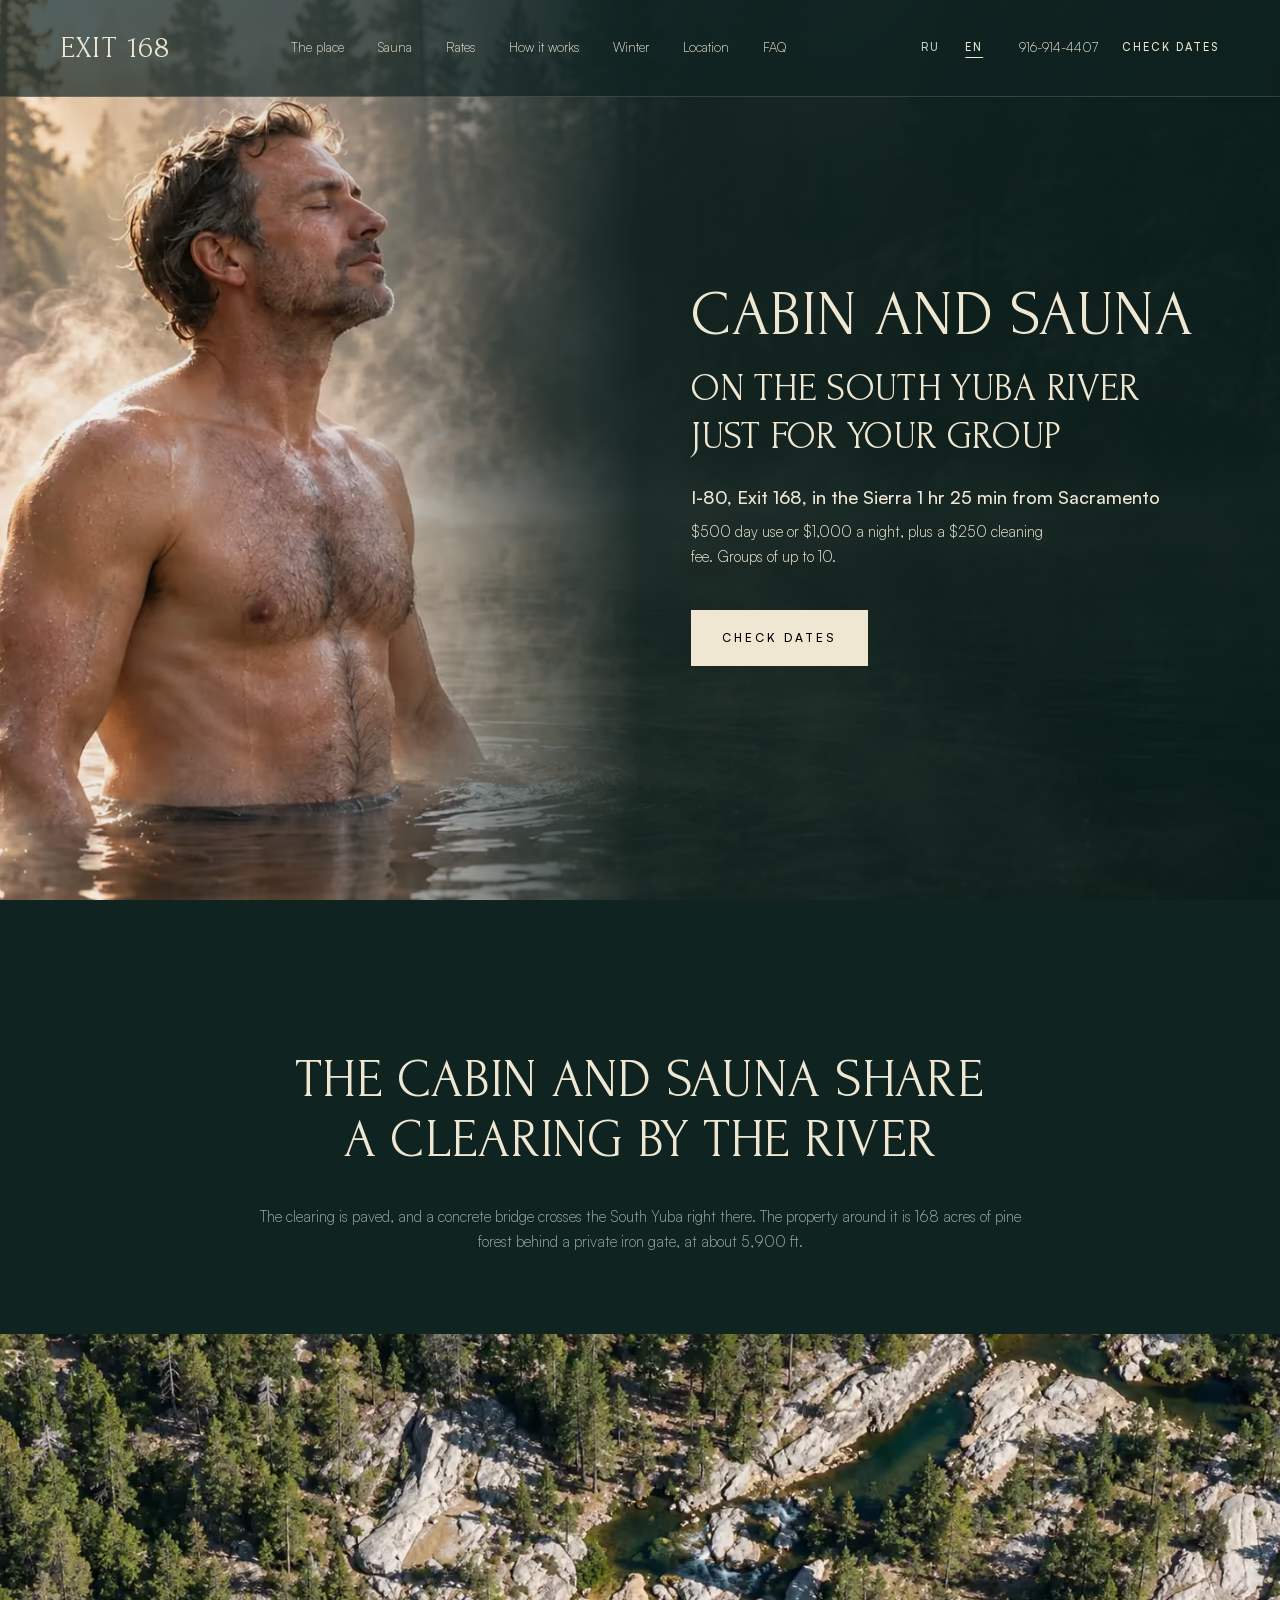
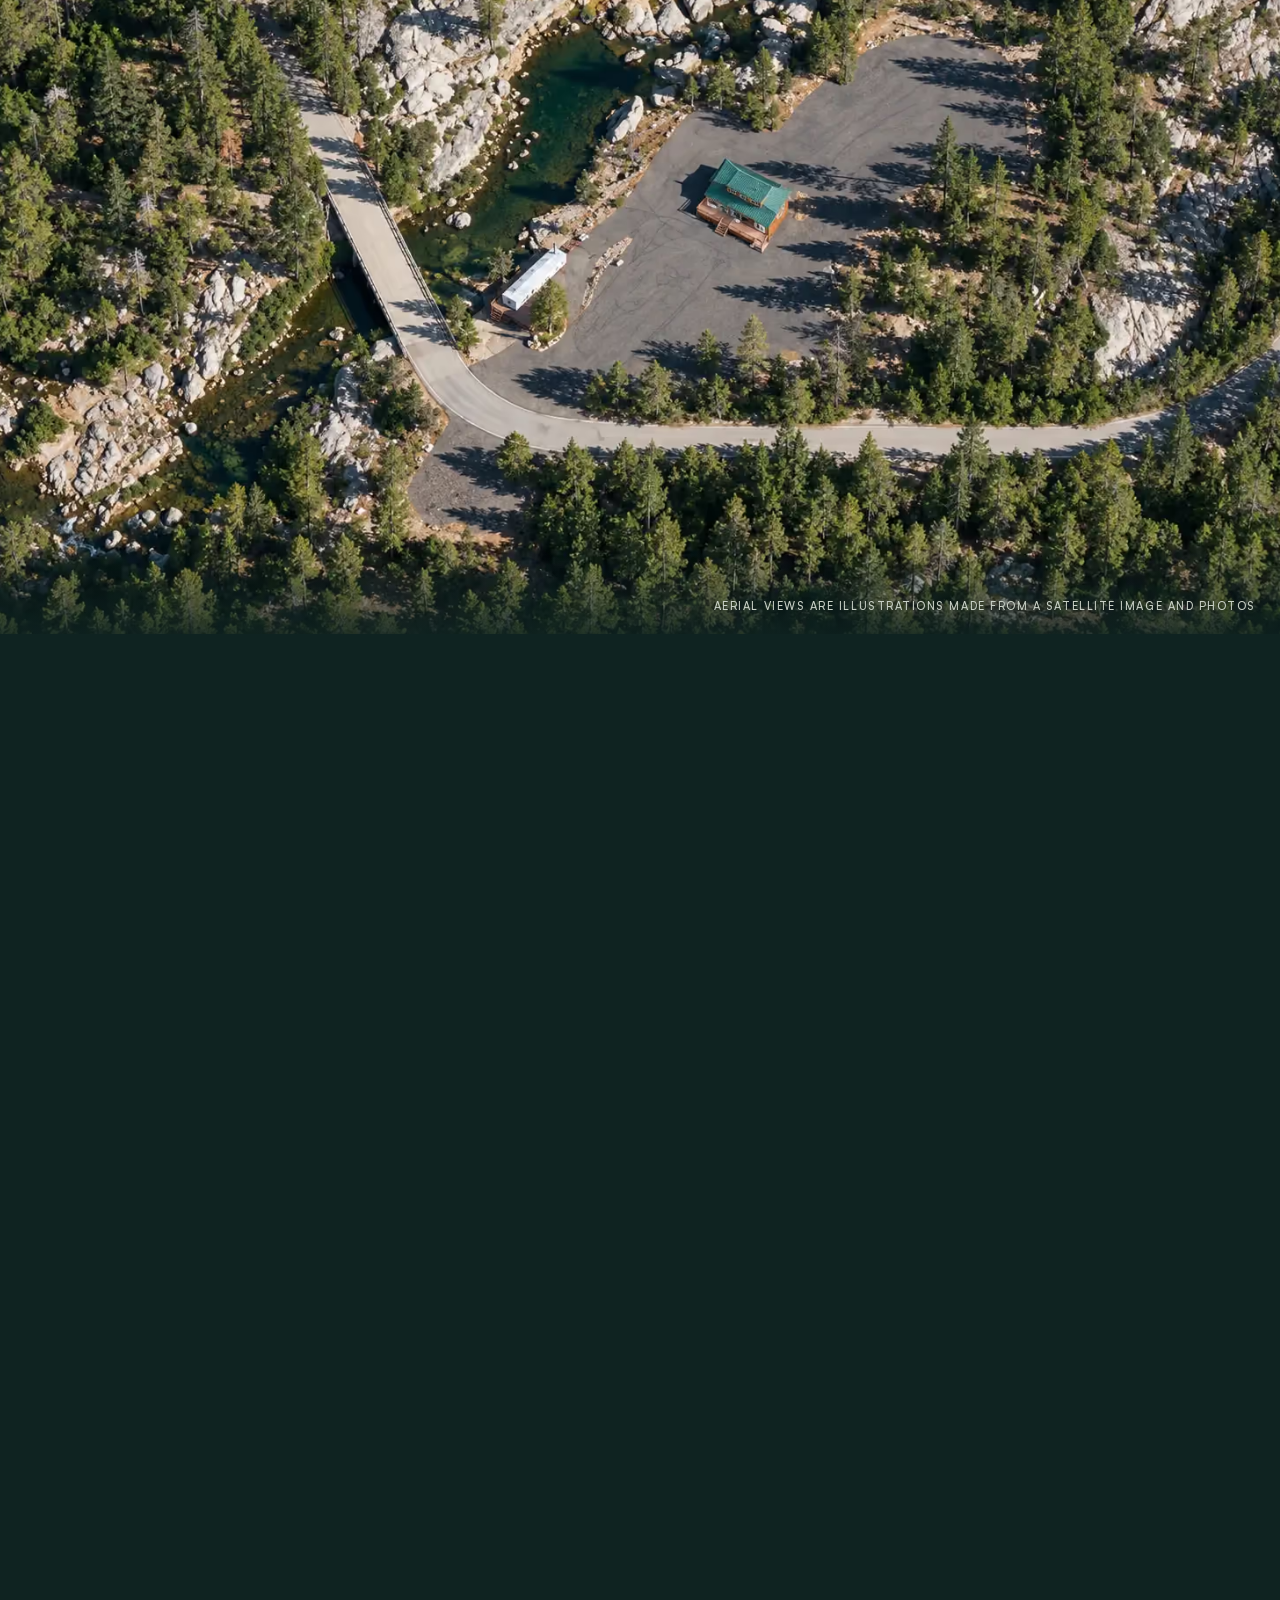
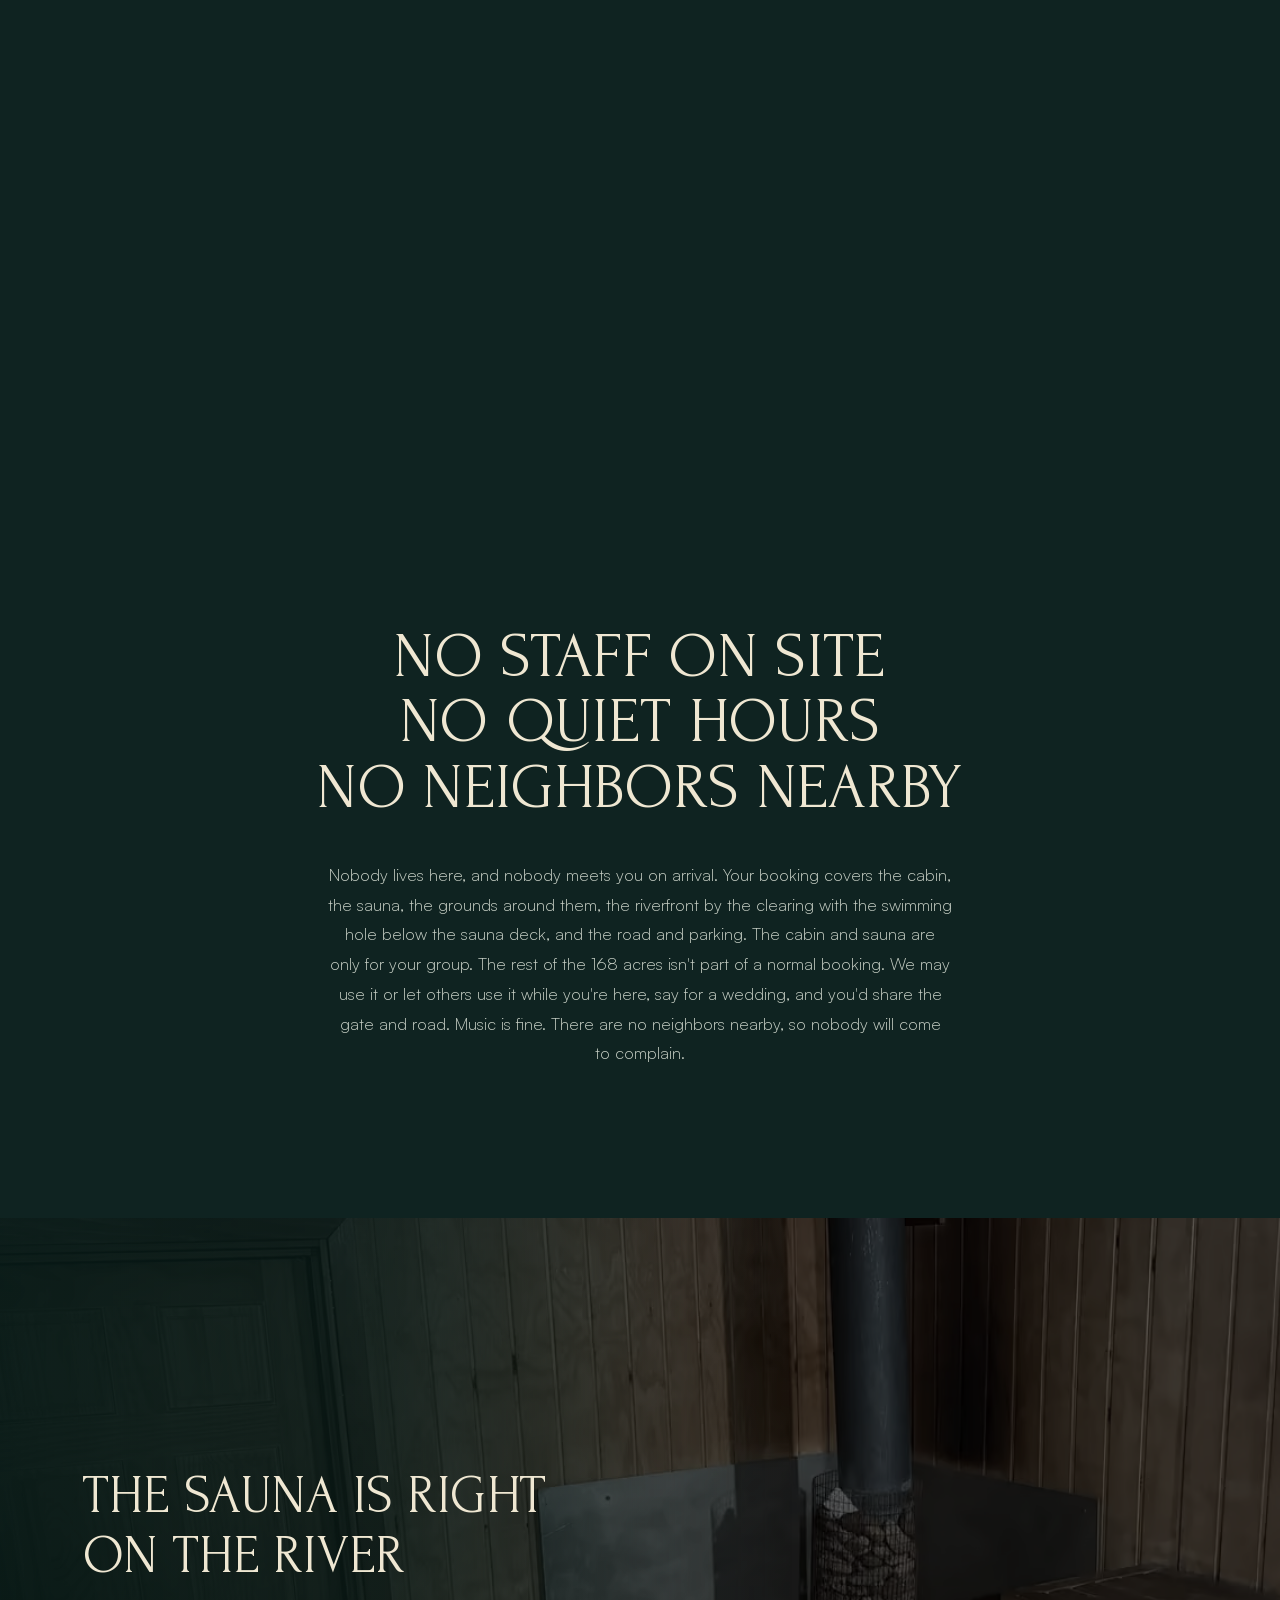
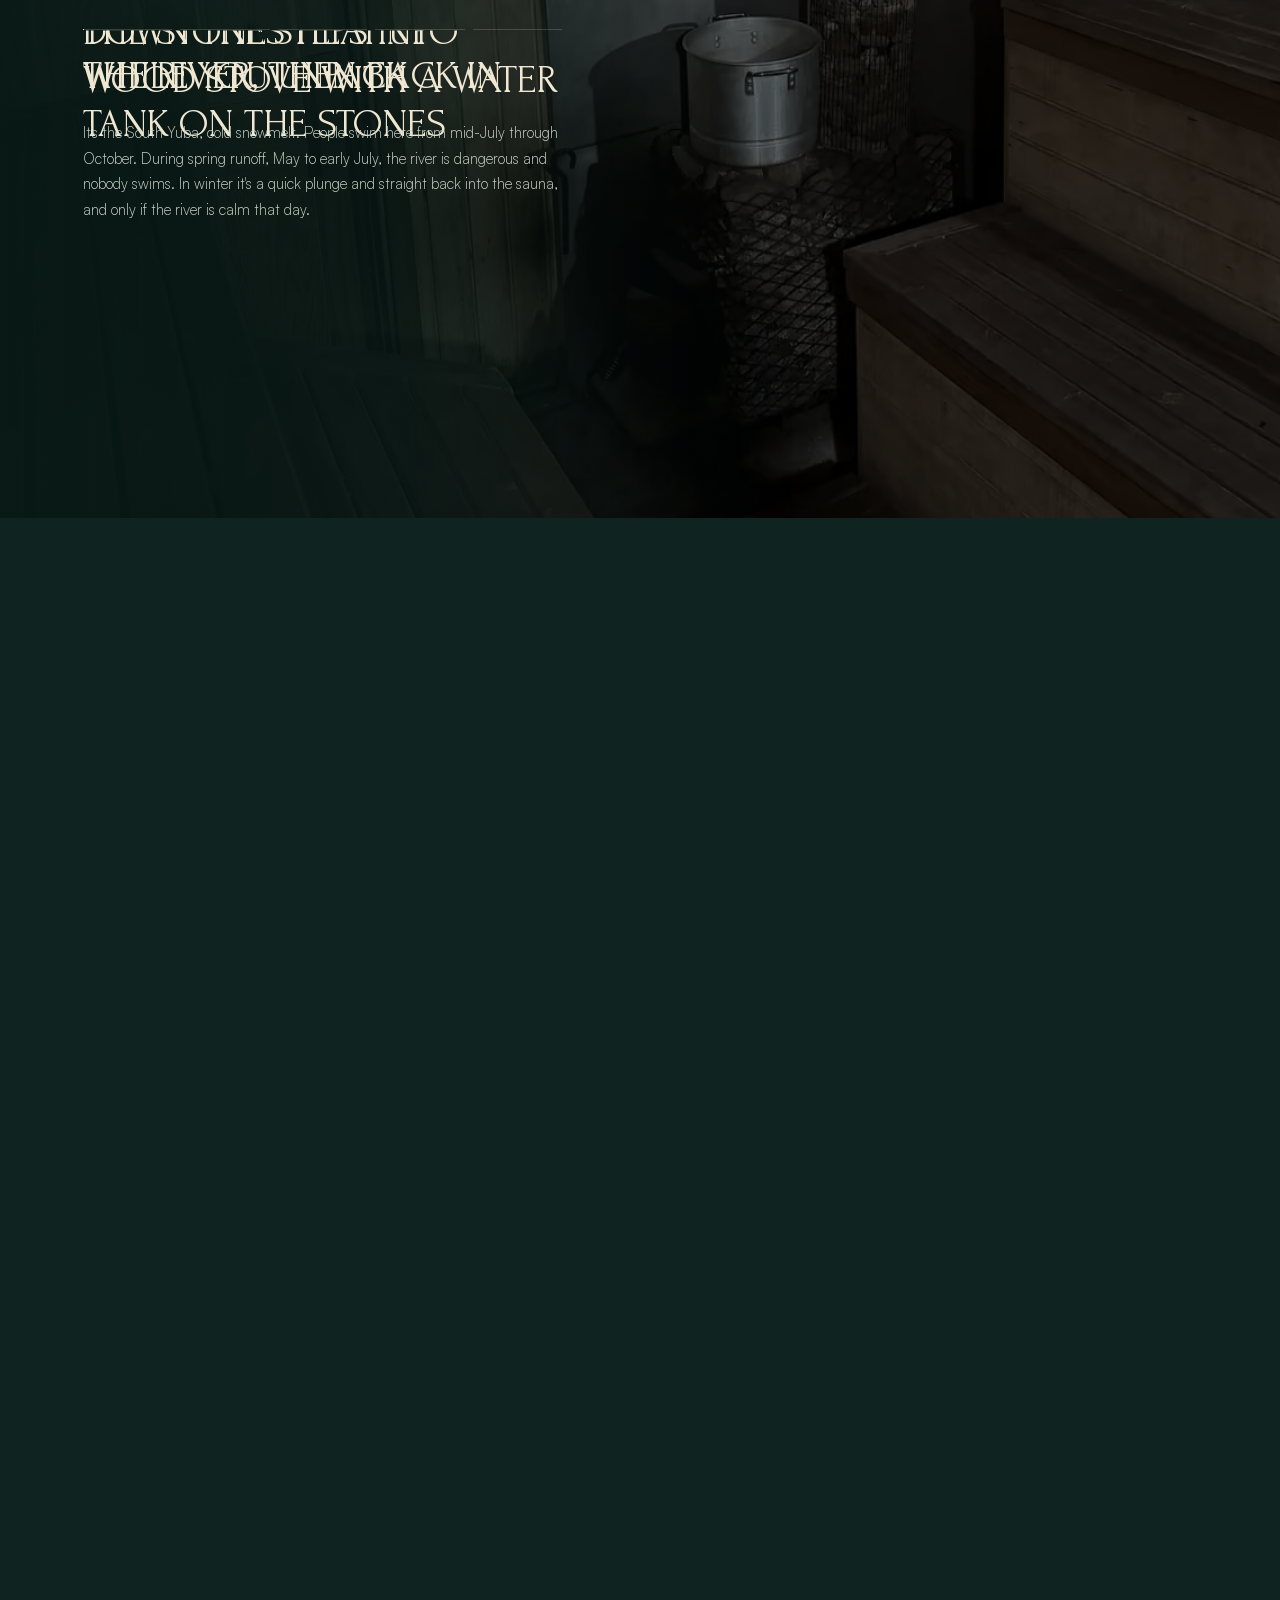
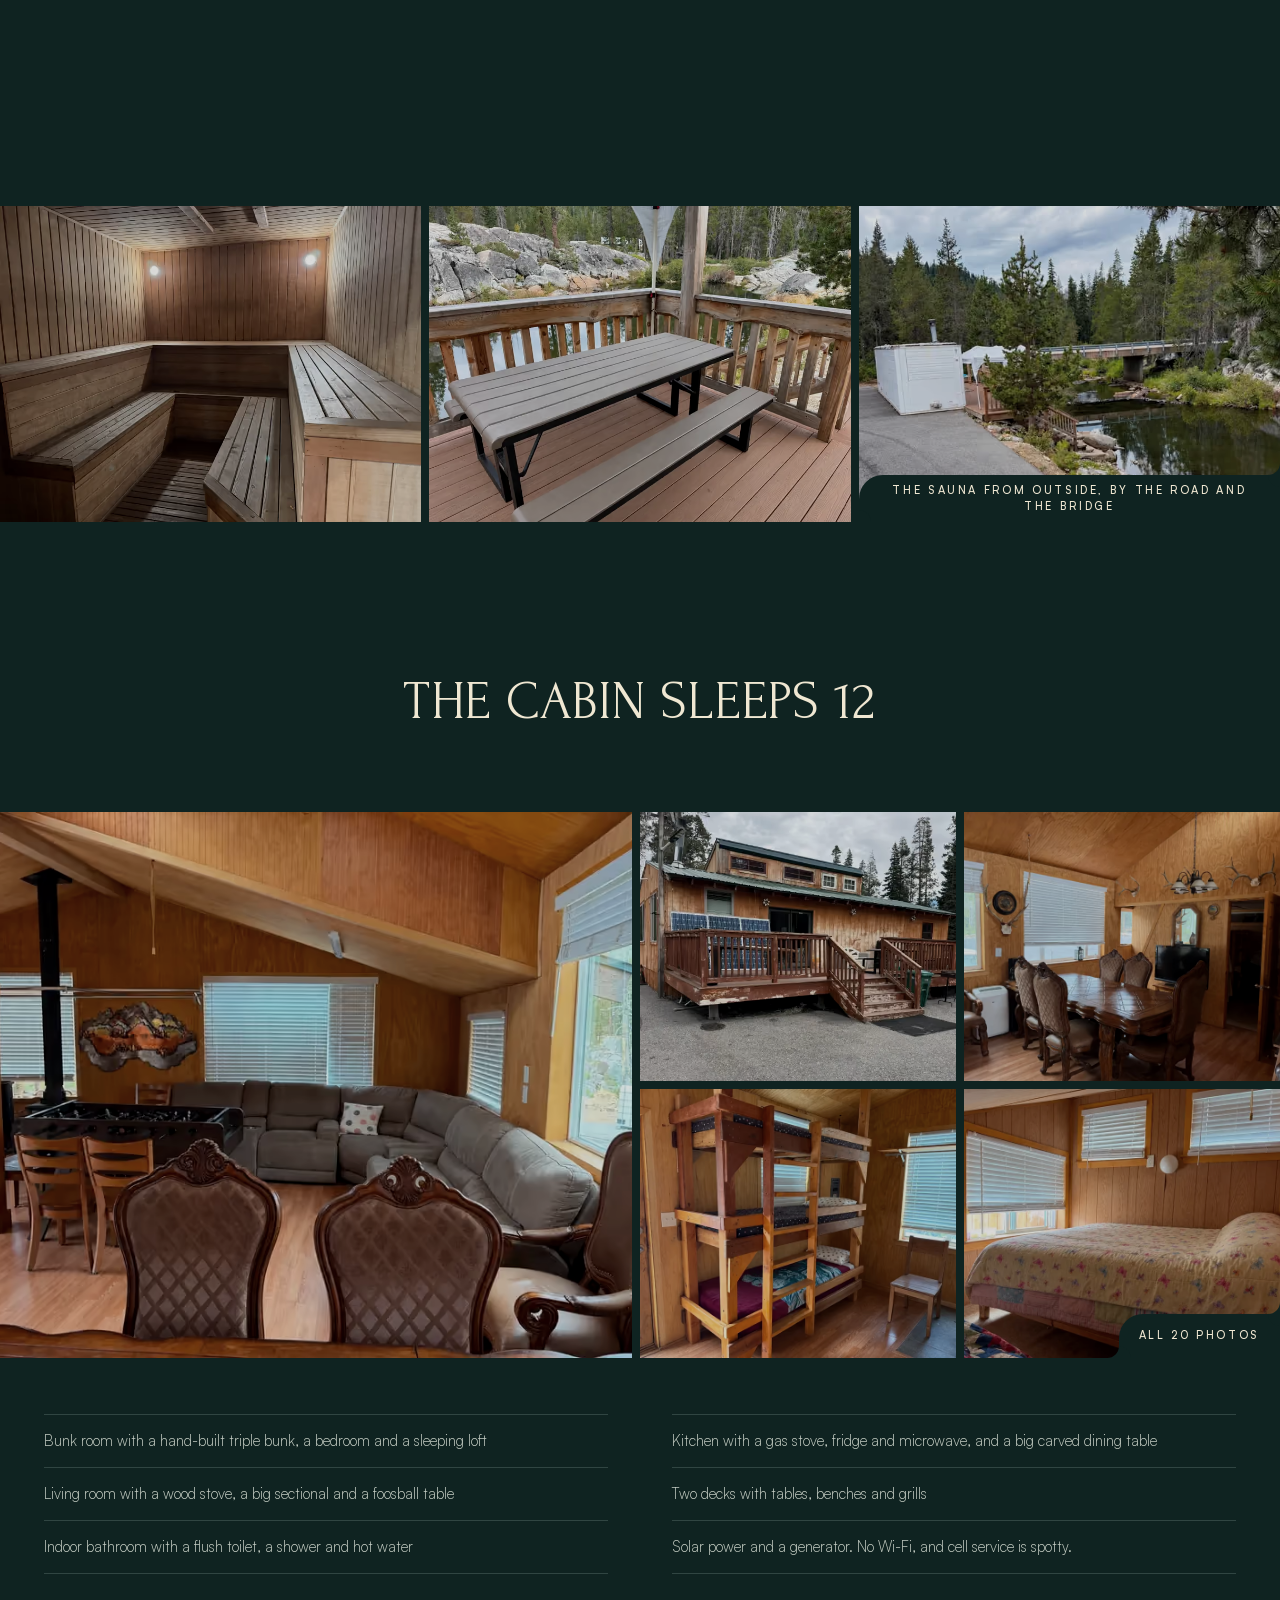
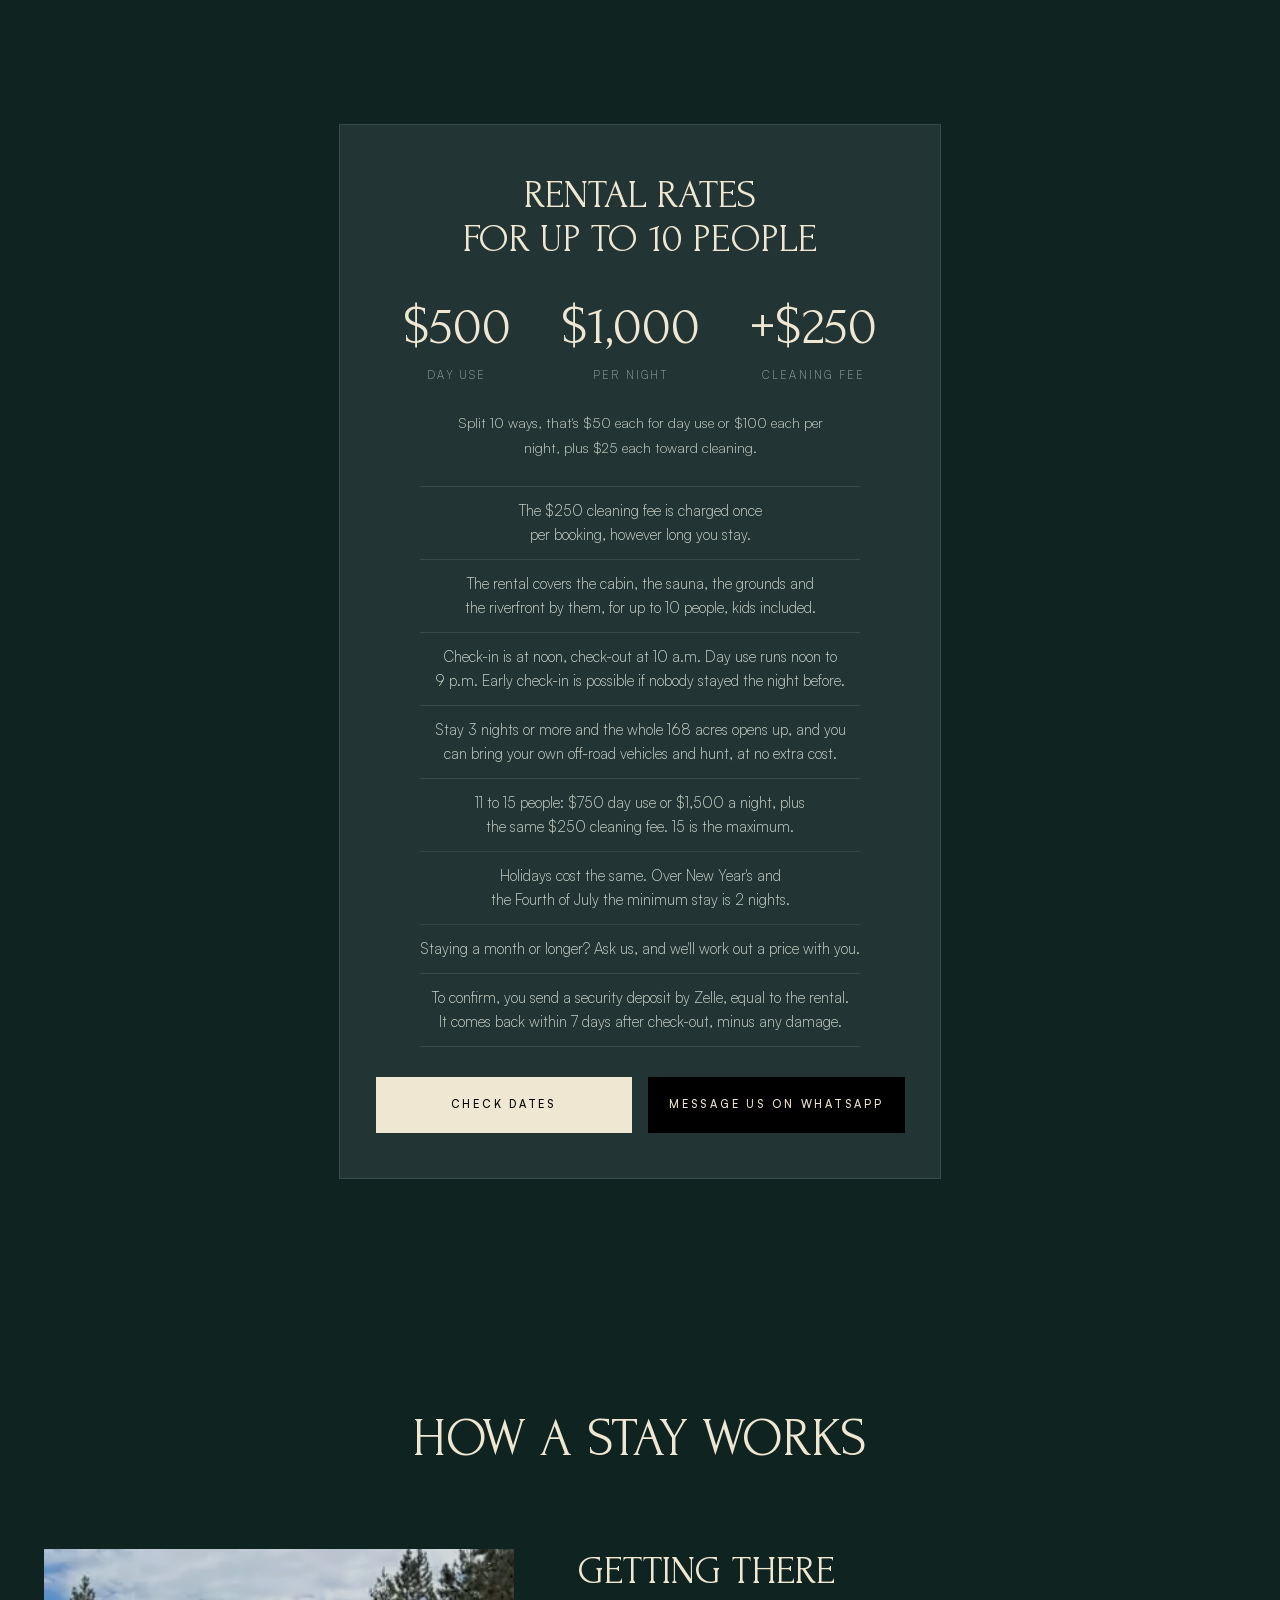
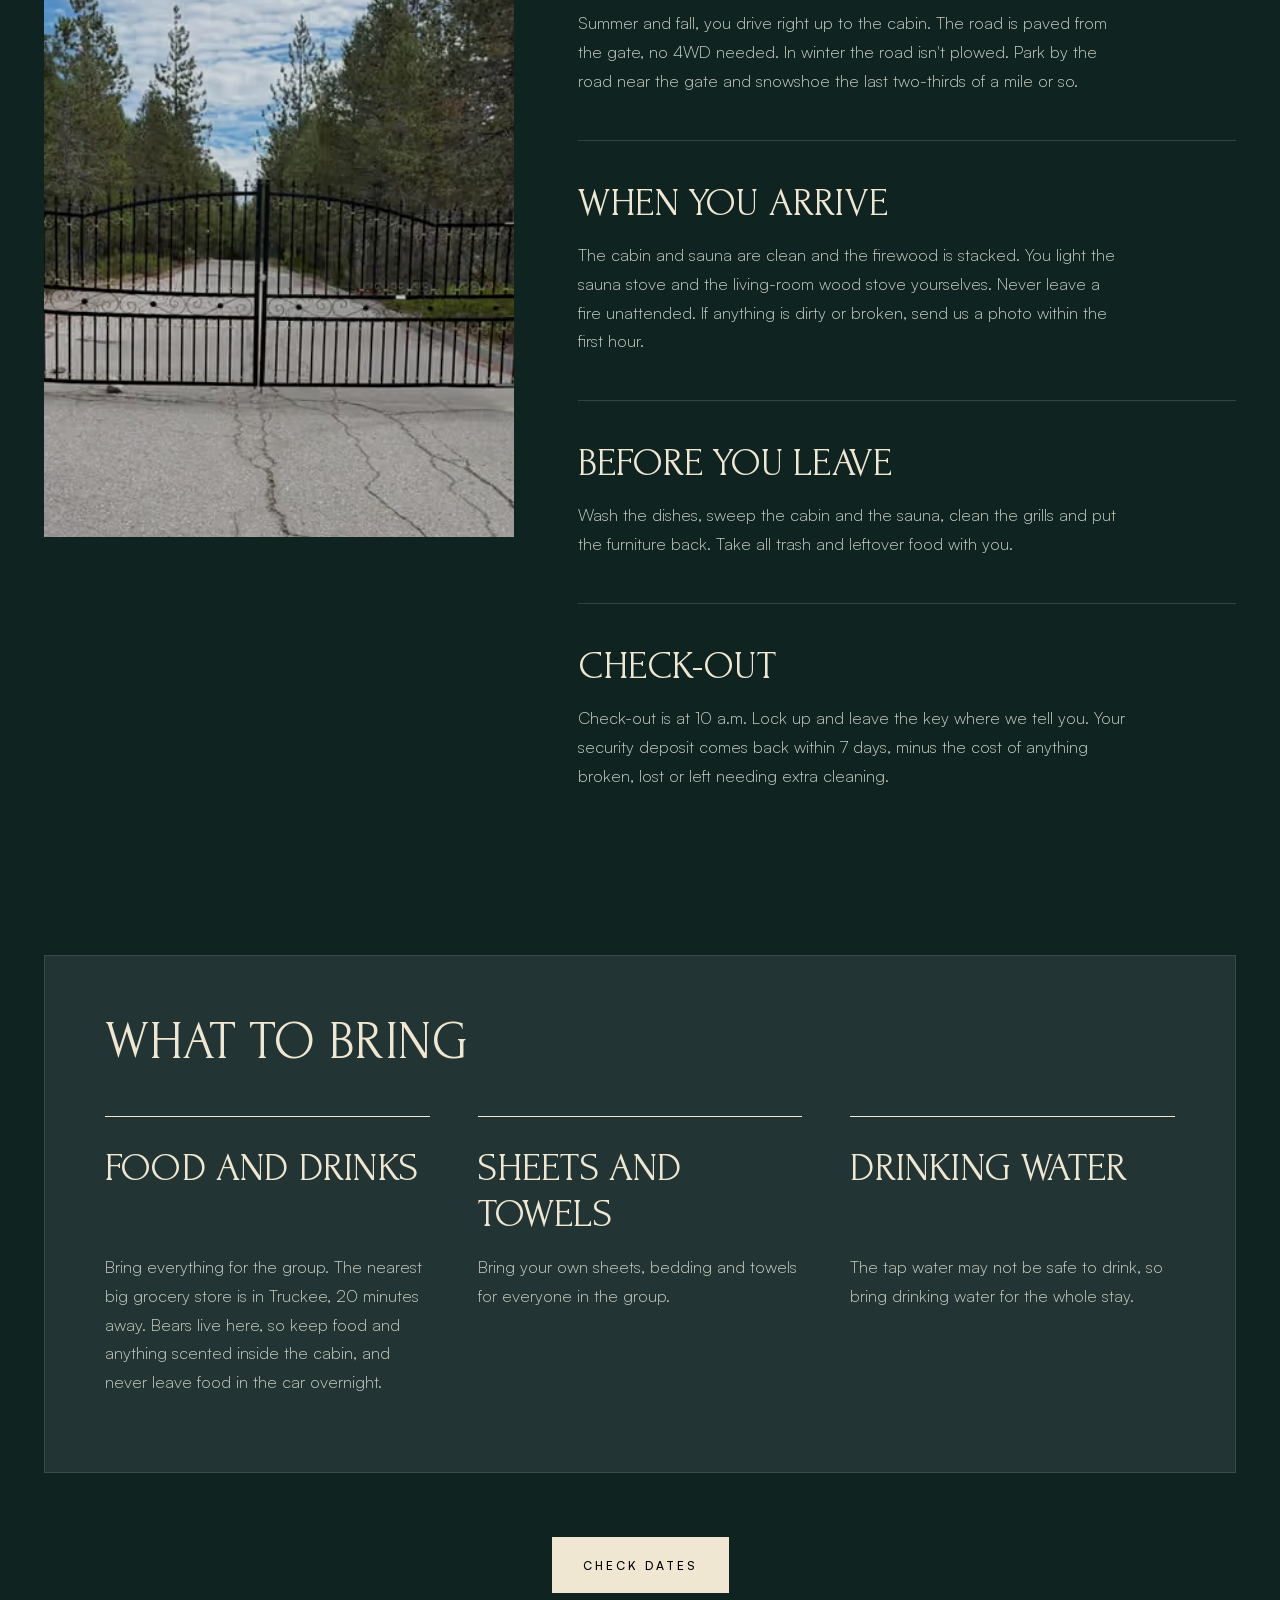
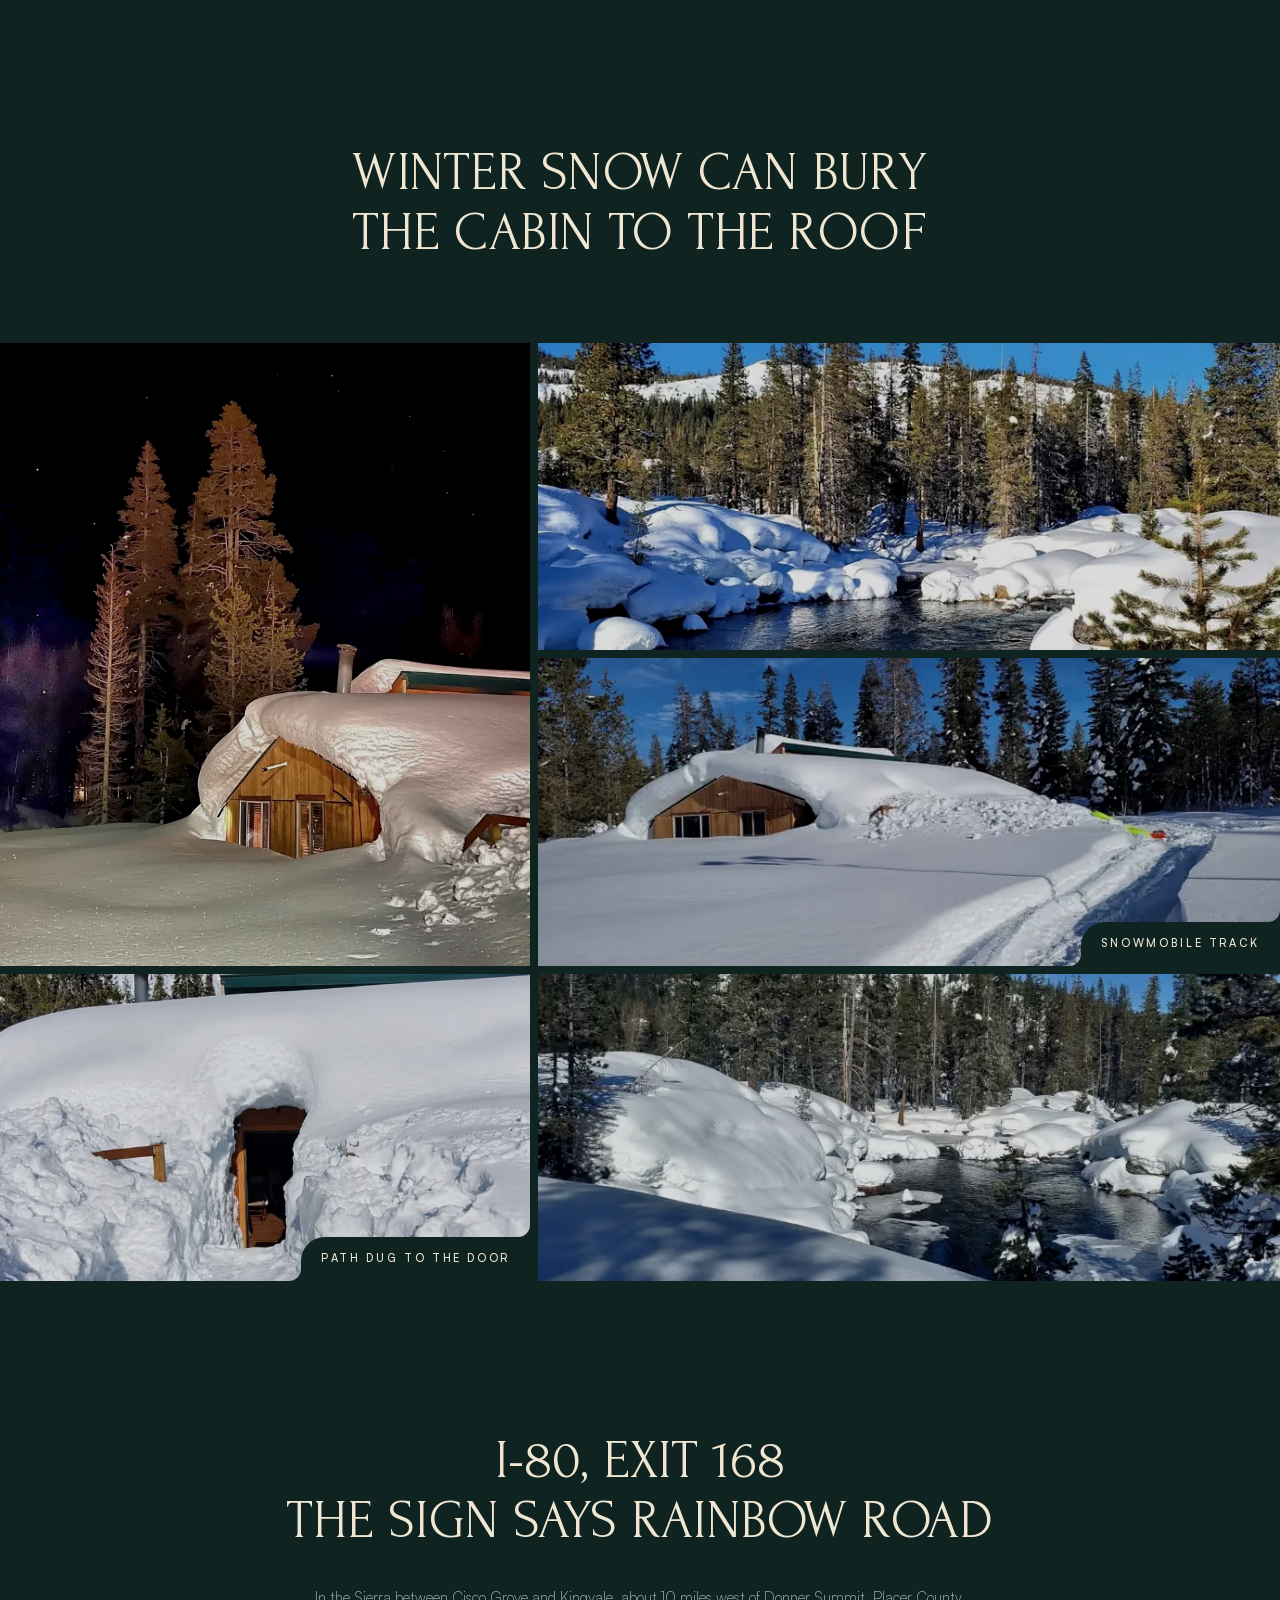
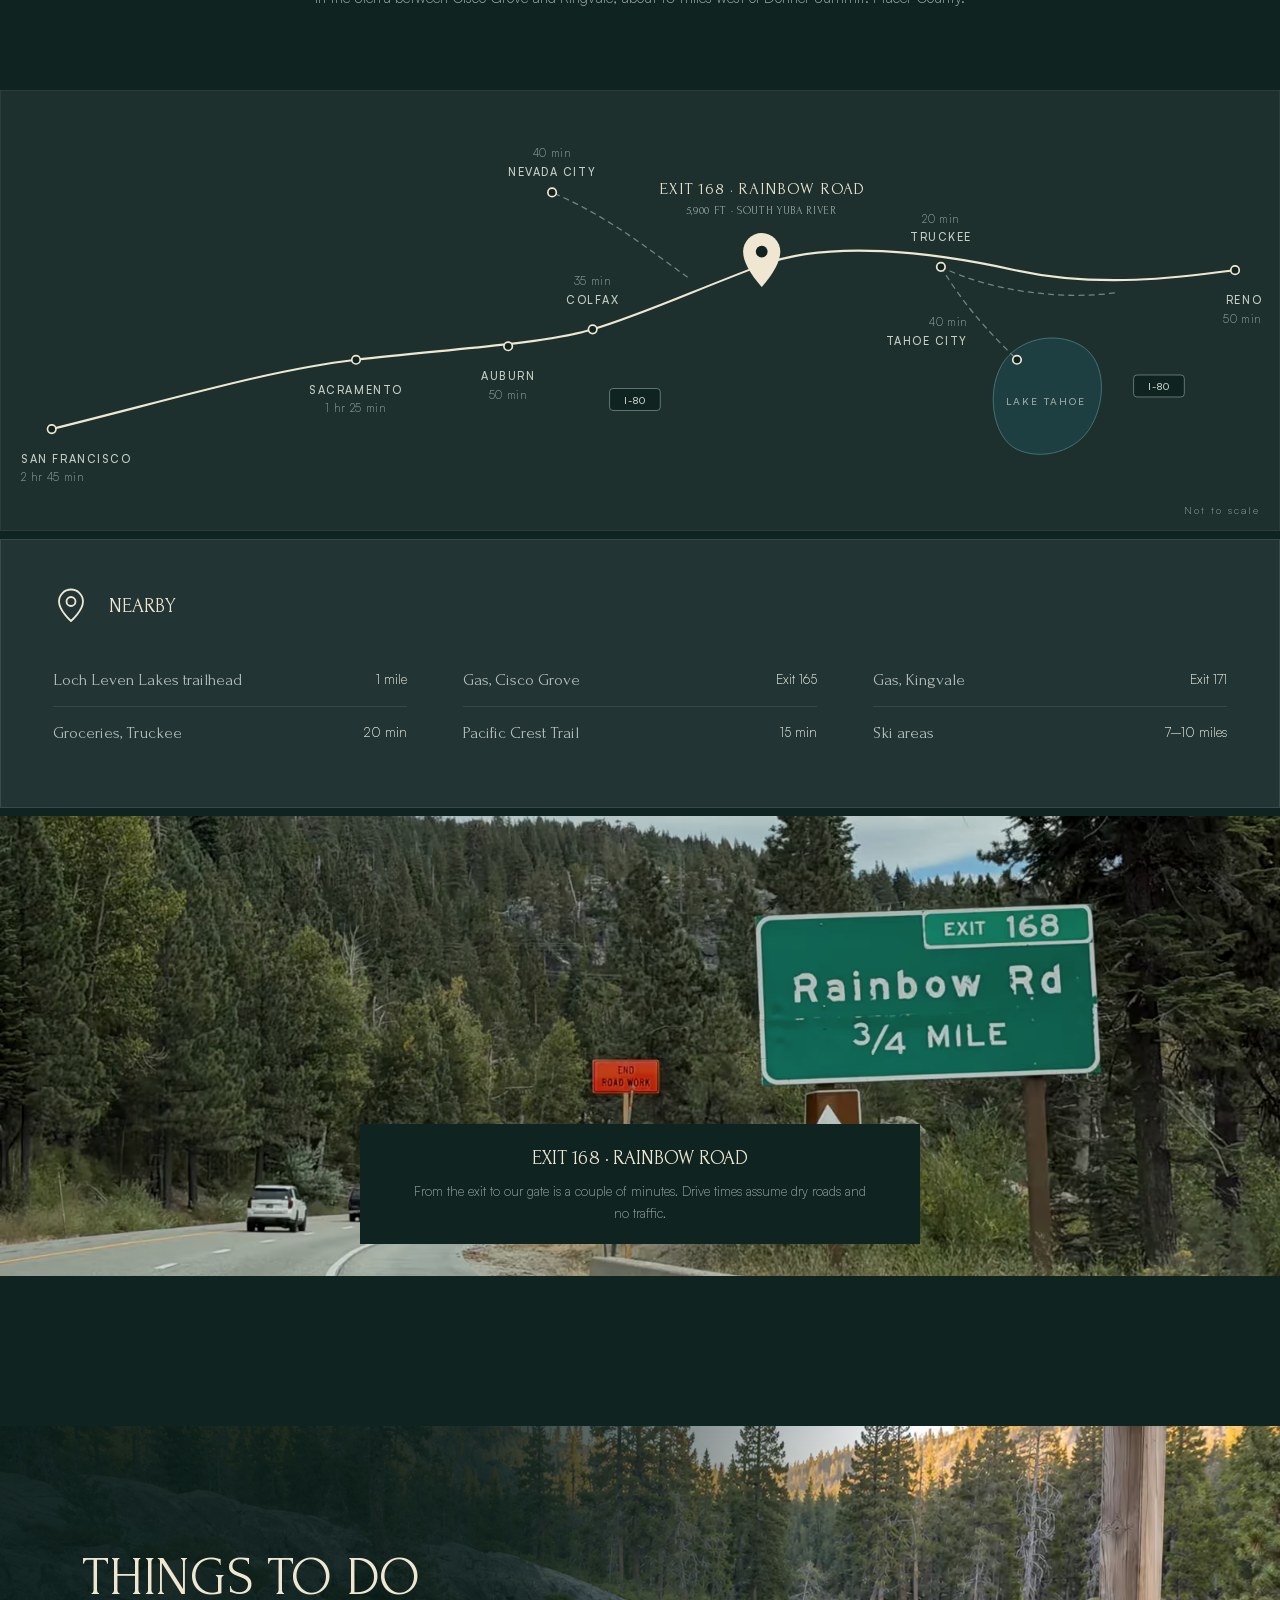
==== index.html @ b6d6bf50 "Новые условия: заезд 12:00, выезд 10:00; сдаём дом, баню, реку и поляну вокруг них; цена — аренда и " ====
<!doctype html>
<html lang="en">
<head>
<meta charset="utf-8">
<script>
// Russian browsers (or a remembered RU choice) go to /ru/; query and hash ride along so ad tags survive.
try{var l=localStorage.getItem('lang')||(navigator.languages&&navigator.languages[0])||navigator.language||'';if(/^ru\b/i.test(l))location.replace('ru/'+location.search+location.hash)}catch(e){}
</script>
<meta name="viewport" content="width=device-width,initial-scale=1">
<title>Exit 168 | Cabin and wood-fired sauna on the South Yuba River</title>
<meta name="description" content="A cabin that sleeps 12 and a wood-fired sauna on the South Yuba, off I-80. $500 day use or $1,000 a night, plus a $250 cleaning fee. Groups up to 10.">
<link rel="canonical" href="https://clubexit168.com/">
<link rel="alternate" hreflang="en" href="https://clubexit168.com/">
<link rel="alternate" hreflang="ru" href="https://clubexit168.com/ru/">
<link rel="alternate" hreflang="x-default" href="https://clubexit168.com/">
<meta property="og:type" content="website">
<meta property="og:url" content="https://clubexit168.com/">
<meta property="og:title" content="Exit 168: cabin and wood-fired sauna on the South Yuba River">
<meta property="og:description" content="A cabin that sleeps 12 and a wood-fired sauna above a swimming hole on the South Yuba, off I-80 in the Sierra. $500 day use or $1,000 a night, plus a $250 cleaning fee.">
<meta property="og:image" content="https://clubexit168.com/assets/img/og-winter-1200.jpg">
<meta property="og:image:width" content="1200">
<meta property="og:image:height" content="630">
<meta name="twitter:card" content="summary_large_image">
<meta name="theme-color" content="#0f2321">
<link rel="icon" href="data:image/svg+xml,%3Csvg xmlns='http://www.w3.org/2000/svg' viewBox='0 0 40 40'%3E%3Crect width='40' height='40' fill='%230f2321'/%3E%3Cpath d='m20 5-10 14h6l-7 10h9v6h4v-6h9l-7-10h6Z' fill='none' stroke='%23efe7d2' stroke-width='2'/%3E%3C/svg%3E">
<link rel="preload" as="font" href="assets/forum-latin.woff2" type="font/woff2" crossorigin>
<link rel="preload" as="font" href="assets/satoshi-light.woff2" type="font/woff2" crossorigin>
<link rel="stylesheet" href="style.css">
<script>document.documentElement.classList.add('js')</script>
<!-- Google tag (gtag.js) -->
<script async src="https://www.googletagmanager.com/gtag/js?id=G-EYQ6W511HE"></script>
<script>
  window.dataLayer = window.dataLayer || [];
  function gtag(){dataLayer.push(arguments);}
  gtag('js', new Date());
  // visits are counted on the live site only: a local preview or a check must not land in the statistics
  window['ga-disable-G-EYQ6W511HE'] = location.hostname !== 'clubexit168.com';
  gtag('config', 'G-EYQ6W511HE');
</script>
<!-- Yandex.Metrika counter -->
<script type="text/javascript">
if (location.hostname === 'clubexit168.com') {
(function(m,e,t,r,i,k,a){
m[i]=m[i]||function(){(m[i].a=m[i].a||[]).push(arguments)};
m[i].l=1*new Date();
for (var j = 0; j < document.scripts.length; j++) {if (document.scripts[j].src === r) { return; }}
k=e.createElement(t),a=e.getElementsByTagName(t)[0],k.async=1,k.src=r,a.parentNode.insertBefore(k,a)
})(window, document,'script','https://mc.yandex.ru/metrika/tag.js?id=112842688', 'ym');

ym(112842688, 'init', {ssr:true, webvisor:true, clickmap:true, ecommerce:"dataLayer", referrer: document.referrer, url: location.href, accurateTrackBounce:true, trackLinks:true});
}
</script>
<noscript><div><img src="https://mc.yandex.ru/watch/112842688" style="position:absolute; left:-9999px;" alt="" /></div></noscript>
<!-- /Yandex.Metrika counter -->
<!-- Meta Pixel: the live site only, like the other counters -->
<script>
if (location.hostname === 'clubexit168.com') {
!function(f,b,e,v,n,t,s){if(f.fbq)return;n=f.fbq=function(){n.callMethod?n.callMethod.apply(n,arguments):n.queue.push(arguments)};if(!f._fbq)f._fbq=n;n.push=n;n.loaded=!0;n.version='2.0';n.queue=[];t=b.createElement(e);t.async=!0;t.src=v;s=b.getElementsByTagName(e)[0];s.parentNode.insertBefore(t,s)}(window,document,'script','https://connect.facebook.net/en_US/fbevents.js');
fbq('init', '2155407151723608');
fbq('track', 'PageView');
}
</script>
<script type="application/ld+json">
{
 "@context": "https://schema.org",
 "@type": "LodgingBusiness",
 "name": "Exit 168",
 "alternateName": "Club Exit 168",
 "url": "https://clubexit168.com/",
 "description": "A cabin and a wood-fired sauna on the South Yuba River, on 168 acres of pine forest off I-80 at Exit 168, between Cisco Grove and Kingvale in Placer County. The cabin sleeps 12. Rental is $500 for day use or $1,000 per night for up to 10 people, plus a $250 cleaning fee once per booking.",
 "telephone": "+1-916-914-4407",
 "priceRange": "$500–$1,500 + $250 cleaning",
 "checkinTime": "12:00",
 "checkoutTime": "10:00",
 "currenciesAccepted": "USD",
 "image": [
  "https://clubexit168.com/assets/img/og-winter-1200.jpg",
  "https://clubexit168.com/assets/img/sauna-outside-1440.webp",
  "https://clubexit168.com/assets/img/river-1440.webp",
  "https://clubexit168.com/assets/img/cabin-1400.webp"
 ],
 "address": {
  "@type": "PostalAddress",
  "addressRegion": "CA",
  "postalCode": "95728",
  "addressCountry": "US"
 },
 "maximumAttendeeCapacity": 15,
 "petsAllowed": "Dogs welcome outdoors only, not in the cabin or sauna",
 "availableLanguage": [
  "English",
  "Russian"
 ],
 "amenityFeature": [
  {
   "@type": "LocationFeatureSpecification",
   "name": "Wood-fired sauna",
   "value": true
  },
  {
   "@type": "LocationFeatureSpecification",
   "name": "Swimming hole on the South Yuba River",
   "value": true
  },
  {
   "@type": "LocationFeatureSpecification",
   "name": "Wood stove in the living room",
   "value": true
  },
  {
   "@type": "LocationFeatureSpecification",
   "name": "Kitchen with a gas stove",
   "value": true
  },
  {
   "@type": "LocationFeatureSpecification",
   "name": "Two decks with grills",
   "value": true
  }
 ],
 "sameAs": [
  "https://www.facebook.com/clubexit168"
 ]
}
</script>
</head>
<body>
<a class="skip" href="#place">Skip to content</a>

<header class="navigation">
  <a class="wordmark" href="#top" aria-label="Exit 168, back to top">EXIT 168</a>
  <nav aria-label="Main navigation">
    <a href="#place">The place</a>
    <a href="#banya">Sauna</a>
    <a href="#rates">Rates</a>
    <a href="#route">How it works</a>
    <a href="#winter">Winter</a>
    <a href="#where">Location</a>
    <a href="#faq">FAQ</a>
  </nav>
  <div class="lang" aria-label="Language"><a href="ru/" hreflang="ru" lang="ru">RU</a><span aria-current="page">EN</span></div>
  <a class="nav-phone" href="tel:+19169144407" aria-label="Call 916-914-4407"><svg class="icon" viewBox="0 0 24 24" aria-hidden="true"><path d="M6.5 3.5h3l1.5 4-2 1.5a12 12 0 0 0 6 6l1.5-2 4 1.5v3a2 2 0 0 1-2 2A16 16 0 0 1 4.5 5.5a2 2 0 0 1 2-2Z"/></svg><span>916-914-4407</span></a>
  <a class="nav-action" href="#request">Check dates</a>
  <button class="menu-toggle" aria-expanded="false" aria-controls="mobile-nav" aria-label="Open menu"><span></span><span></span></button>
  <nav id="mobile-nav" class="mobile-nav" aria-label="Mobile navigation" hidden>
    <a href="#place">The place</a>
    <a href="#banya">Sauna</a>
    <a href="#rates">Rates</a>
    <a href="#route">How it works</a>
    <a href="#winter">Winter</a>
    <a href="#where">Location</a>
    <a href="#faq">FAQ</a>
    <a href="#request">Check dates</a>
    <a href="tel:+19169144407">Call 916-914-4407</a>
  </nav>
</header>

<main id="top">

<section class="hero">
  <picture class="hero-wide">
    <source media="not all and (max-width: 600px) and (orientation: portrait)" type="image/avif" srcset="assets/img/hero-river-sauna.avif">
    <source media="not all and (max-width: 600px) and (orientation: portrait)" srcset="assets/img/hero-river-sauna.webp">
    <img class="hero-image" src="[data-uri]" width="1672" height="941" alt="Illustration: a man stands waist-deep in the river below the sauna, steam rising into the pines" fetchpriority="high">
  </picture>
  <picture class="hero-phone">
    <source media="(max-width: 600px) and (orientation: portrait)" type="image/avif" srcset="assets/img/hero-winter-phone-780.avif 780w, assets/img/hero-winter-phone-1180.avif 1180w" sizes="100vw">
    <source media="(max-width: 600px) and (orientation: portrait)" srcset="assets/img/hero-winter-phone-780.webp 780w, assets/img/hero-winter-phone-1180.webp 1180w" sizes="100vw">
    <img class="hero-image" src="[data-uri]" width="1180" height="1110" alt="The cabin at night under a thick cap of snow, windows lit, pines lit up around it" fetchpriority="high">
  </picture>
  <div class="hero-content">
    <h1><span>Cabin and sauna</span> <span>on the South Yuba River</span> <span>just for your group</span></h1>
    <p class="hero-where">I-80, Exit 168, in the Sierra <span class="nowrap">1 hr 25 min from Sacramento</span></p>
    <p class="hero-sub">$500 day use or $1,000 a night, plus a $250 cleaning fee. <span class="nowrap">Groups of up to 10.</span></p>
    <div class="actions">
      <a class="button primary" href="#request">Check dates</a>
    </div>
  </div>
</section>

<section id="place" class="estate">
  <header class="section-head">
    <h2>The cabin and sauna share <br>a clearing by the river</h2>
    <p class="subtitle">The clearing is paved, and a concrete bridge crosses the South Yuba right there. The property around it is 168 acres of pine forest behind a private iron gate, at about 5,900 ft.</p>
  </header>
  <div class="estate-track">
    <div class="estate-stage">
      <div class="estate-close">
        <picture><source type="image/avif" srcset="assets/img/estate-close-800.avif 800w, assets/img/estate-close-1536.avif 1536w" sizes="max(100vw, 150svh)"><img src="assets/img/estate-close-800.webp" srcset="assets/img/estate-close-800.webp 800w, assets/img/estate-close-1536.webp 1536w" sizes="max(100vw, 150svh)" width="1536" height="1024" alt="Illustrated aerial view in summer: the cabin with a green roof on a paved clearing in the pines, and by the river bridge the white sauna trailer with a deck and steps down to the swimming hole" loading="lazy"></picture>
        <picture><source type="image/avif" data-srcset="assets/img/estate-winter-800.avif 800w, assets/img/estate-winter-1536.avif 1536w" sizes="max(100vw, 150svh)"><img class="estate-winter" src="[data-uri]" data-src="assets/img/estate-winter-800.webp" data-srcset="assets/img/estate-winter-800.webp 800w, assets/img/estate-winter-1536.webp 1536w" sizes="max(100vw, 150svh)" width="1536" height="1024" alt="The same aerial view in winter under deep snow: the cabin and sauna buried to the roofs, with a trench dug to the cabin door" loading="lazy"></picture>
      </div>
      <div class="estate-pins">
        <button class="pin" style="--x:58.7%;--y:52.4%" data-photo="cabin" aria-label="View photo: Cabin"><span>Cabin</span></button>
        <button class="pin" style="--x:43.2%;--y:60.6%" data-photo="stove" aria-label="View photo: Sauna"><span>Sauna</span></button>
      </div>
      <p class="estate-note"><span>Tap a label to see the photo</span><span>Aerial views are illustrations made from a satellite image and photos</span></p>
    </div>
  </div>
</section>

<section id="deal" class="deal">
  <h2>No staff on site <br>No quiet hours <br>No neighbors nearby</h2>
  <p>Nobody lives here, and nobody meets you on arrival. Your booking covers the cabin, the sauna, the grounds around them, the riverfront by the clearing with the swimming hole below the sauna deck, and the road and parking. The cabin and sauna are only for your group. The rest of the 168 acres isn&#x27;t part of a normal booking. We may use it or let others use it while you&#x27;re here, say for a wedding, and you&#x27;d share the gate and road. Music is fine. There are no neighbors nearby, so nobody will come to complain.</p>
</section>

<section id="banya" class="ritual">
  <div class="ritual-track">
    <div class="ritual-stage">
      <div class="ritual-scene">
        <picture><source type="image/avif" srcset="assets/img/stove-dark-800.avif 800w, assets/img/stove-dark-1536.avif 1536w" sizes="max(100vw, 150svh)"><img class="ritual-dark" src="assets/img/stove-dark-800.webp" srcset="assets/img/stove-dark-800.webp 800w, assets/img/stove-dark-1536.webp 1536w" sizes="max(100vw, 150svh)" width="1536" height="1024" alt="Inside the sauna: a wood stove with a stovepipe, a water tank on the stones, two tiers of benches" loading="lazy"></picture>
        <picture><source type="image/avif" srcset="assets/img/stove-fire-800.avif 800w, assets/img/stove-fire-1536.avif 1536w" sizes="max(100vw, 150svh)"><img class="ritual-fire" src="assets/img/stove-fire-800.webp" srcset="assets/img/stove-fire-800.webp 800w, assets/img/stove-fire-1536.webp 1536w" sizes="max(100vw, 150svh)" width="1536" height="1024" alt="" loading="lazy"></picture>
        <div class="ritual-glow" aria-hidden="true"></div>
        <canvas class="ritual-flame" aria-hidden="true"></canvas>
      </div>
      <picture><source type="image/avif" srcset="assets/img/river-800.avif 800w, assets/img/river-1440.avif 1440w" sizes="max(100vw, 134svh)"><img class="ritual-river" src="assets/img/river-800.webp" srcset="assets/img/river-800.webp 800w, assets/img/river-1440.webp 1440w" sizes="max(100vw, 134svh)" width="1440" height="1080" alt="Wooden steps from the sauna deck down into the swimming hole" loading="lazy"></picture>
      <div class="ritual-copy">
        <h2>The sauna is right on the river</h2>
        <div class="ritual-progress" aria-hidden="true"><span></span></div>
        <ol class="ritual-steps">
          <li>Wood stove with a water tank on the stones</li>
          <li>You light it. Firewood is stacked and ready.</li>
          <li>The stones heat up while you unpack</li>
          <li>Sweat it out on the two-tier benches</li>
          <li>Down the steps into the river, then back in <p class="ritual-river-note">It&#x27;s the South Yuba, cold snowmelt. People swim here from mid-July through October. During spring runoff, May to early July, the river is dangerous and nobody swims. In winter it&#x27;s a quick plunge and straight back into the sauna, and only if the river is calm that day.</p></li>
        </ol>
      </div>
    </div>
  </div>
  <div class="banya-photos strip">
    <button class="photo" data-photo="sauna" aria-label="View photo: Inside the sauna, two tiers of benches">
      <picture><source media="(max-width: 600px)" type="image/avif" srcset="assets/img/sauna-800.avif"><source media="(max-width: 600px)" srcset="assets/img/sauna-800.webp"><source type="image/avif" srcset="assets/img/sauna-800.avif 800w, assets/img/sauna-1600.avif 1600w" sizes="(max-width: 600px) 84vw, 34vw"><img src="assets/img/sauna-800.webp" srcset="assets/img/sauna-800.webp 800w, assets/img/sauna-1600.webp 1600w" sizes="(max-width: 600px) 84vw, 34vw" width="1600" height="1200" alt="Inside the sauna: wooden benches on two tiers, wood walls and ceiling" loading="lazy"></picture>
    </button>
    <button class="photo" data-photo="deck" aria-label="View photo: The deck above the swimming hole">
      <picture><source media="(max-width: 600px)" type="image/avif" srcset="assets/img/deck-800.avif"><source media="(max-width: 600px)" srcset="assets/img/deck-800.webp"><source type="image/avif" srcset="assets/img/deck-800.avif 800w, assets/img/deck-1440.avif 1440w" sizes="(max-width: 600px) 84vw, 34vw"><img src="assets/img/deck-800.webp" srcset="assets/img/deck-800.webp 800w, assets/img/deck-1440.webp 1440w" sizes="(max-width: 600px) 84vw, 34vw" width="1440" height="1080" alt="The deck by the sauna above the swimming hole, with a table, benches and carved railings, boulders and pines around it" loading="lazy"></picture>
    </button>
    <button class="photo still-only" data-photo="river" aria-label="View photo: Steps into the swimming hole">
      <picture><source media="(max-width: 600px)" type="image/avif" srcset="assets/img/river-800.avif"><source media="(max-width: 600px)" srcset="assets/img/river-800.webp"><source type="image/avif" srcset="assets/img/river-800.avif 800w, assets/img/river-1440.avif 1440w" sizes="(max-width: 600px) 84vw, 25vw"><img src="assets/img/river-800.webp" srcset="assets/img/river-800.webp 800w, assets/img/river-1440.webp 1440w" sizes="(max-width: 600px) 84vw, 25vw" width="1440" height="1080" alt="Wooden steps going down into the swimming hole between granite boulders" loading="lazy"></picture>
    </button>
    <button class="photo" data-photo="sauna-outside" aria-label="View photo: The sauna from outside, by the road and the bridge">
      <picture><source media="(max-width: 600px)" type="image/avif" srcset="assets/img/sauna-outside-800.avif"><source media="(max-width: 600px)" srcset="assets/img/sauna-outside-800.webp"><source type="image/avif" srcset="assets/img/sauna-outside-800.avif 800w, assets/img/sauna-outside-1440.avif 1440w" sizes="(max-width: 600px) 84vw, 34vw"><img src="assets/img/sauna-outside-800.webp" srcset="assets/img/sauna-outside-800.webp 800w, assets/img/sauna-outside-1440.webp 1440w" sizes="(max-width: 600px) 84vw, 34vw" width="1440" height="1080" alt="The sauna from outside: a white trailer with a chimney by the road, its deck, the swimming hole and the bridge" loading="lazy"></picture><span class="photo-label">The sauna from outside, by the road and the bridge</span>
    </button>
  </div>
</section>

<section id="house" class="house">
  <header class="section-head">
    <h2>The cabin sleeps 12</h2>
  </header>
  <div class="house-photos strip">
    <button class="photo" data-photo="greatroom" aria-label="View photo: The living room">
      <picture><source media="(max-width: 600px)" type="image/avif" srcset="assets/img/greatroom-800.avif"><source media="(max-width: 600px)" srcset="assets/img/greatroom-800.webp"><source type="image/avif" srcset="assets/img/greatroom-800.avif 800w, assets/img/greatroom-1440.avif 1440w" sizes="(max-width: 900px) 100vw, 50vw"><img src="assets/img/greatroom-800.webp" srcset="assets/img/greatroom-800.webp 800w, assets/img/greatroom-1440.webp 1440w" sizes="(max-width: 900px) 100vw, 50vw" width="1440" height="1080" alt="Living room with a big sectional, a foosball table, the wood-stove pipe and windows onto the forest" loading="lazy"></picture>
    </button>
    <button class="photo" data-photo="cabin" aria-label="View photo: The cabin from the road">
      <picture><source media="(max-width: 600px)" type="image/avif" srcset="assets/img/cabin-800.avif"><source media="(max-width: 600px)" srcset="assets/img/cabin-800.webp"><source type="image/avif" srcset="assets/img/cabin-800.avif 800w, assets/img/cabin-1400.avif 1400w" sizes="(max-width: 900px) 50vw, 25vw"><img src="assets/img/cabin-800.webp" srcset="assets/img/cabin-800.webp 800w, assets/img/cabin-1400.webp 1400w" sizes="(max-width: 900px) 50vw, 25vw" width="1400" height="1050" alt="The cabin from the road: green roof, a deck with railings and grills, solar panels" loading="lazy"></picture>
    </button>
    <button class="photo" data-photo="dining" aria-label="View photo: The carved dining table">
      <picture><source media="(max-width: 600px)" type="image/avif" srcset="assets/img/dining-800.avif"><source media="(max-width: 600px)" srcset="assets/img/dining-800.webp"><source type="image/avif" srcset="assets/img/dining-800.avif 800w, assets/img/dining-1440.avif 1440w" sizes="(max-width: 900px) 50vw, 25vw"><img src="assets/img/dining-800.webp" srcset="assets/img/dining-800.webp 800w, assets/img/dining-1440.webp 1440w" sizes="(max-width: 900px) 50vw, 25vw" width="1440" height="1080" alt="Dining room with a big carved wooden table, a chandelier and a window onto the forest" loading="lazy"></picture>
    </button>
    <button class="photo" data-photo="bunkroom" aria-label="View photo: Bunk room with the hand-built triple bunk">
      <picture><source media="(max-width: 600px)" type="image/avif" srcset="assets/img/bunkroom-800.avif"><source media="(max-width: 600px)" srcset="assets/img/bunkroom-800.webp"><source type="image/avif" srcset="assets/img/bunkroom-800.avif 800w, assets/img/bunkroom-1440.avif 1440w" sizes="(max-width: 900px) 50vw, 25vw"><img src="assets/img/bunkroom-800.webp" srcset="assets/img/bunkroom-800.webp 800w, assets/img/bunkroom-1440.webp 1440w" sizes="(max-width: 900px) 50vw, 25vw" width="1440" height="1080" alt="Bunk room with a hand-built triple bunk, a window and a door to the deck" loading="lazy"></picture>
    </button>
    <button class="photo" data-photo="loft" aria-label="View photo: The sleeping loft">
      <picture><source media="(max-width: 600px)" type="image/avif" srcset="assets/img/loft-800.avif"><source media="(max-width: 600px)" srcset="assets/img/loft-800.webp"><source type="image/avif" srcset="assets/img/loft-800.avif 800w, assets/img/loft-1440.avif 1440w" sizes="(max-width: 900px) 50vw, 25vw"><img src="assets/img/loft-800.webp" srcset="assets/img/loft-800.webp 800w, assets/img/loft-1440.webp 1440w" sizes="(max-width: 900px) 50vw, 25vw" width="1440" height="1080" alt="Sleeping loft with a bed under the windows and wood-paneled walls" loading="lazy"></picture><span class="photo-label" data-all-photos hidden></span>
    </button>
  </div>
  <ul class="house-facts">
    <li>Bunk room with a hand-built triple bunk, a bedroom and a sleeping loft</li>
    <li>Kitchen with a gas stove, fridge and microwave, and a big carved dining table</li>
    <li>Living room with a wood stove, a big sectional and a foosball table</li>
    <li>Two decks with tables, benches and grills</li>
    <li>Indoor bathroom with a flush toilet, a shower and hot water</li>
    <li>Solar power and a generator. No Wi-Fi, and cell service is spotty.</li>
  </ul>
</section>

<section class="offer" id="rates">
  <div class="offer-card">
    <h2>Rental rates <br>for up to 10 people</h2>
    <div class="offer-rates">
      <div><strong>$500</strong><span>Day use</span></div>
      <div><strong>$1,000</strong><span>Per night</span></div>
      <div><strong>+$250</strong><span>Cleaning fee</span></div>
    </div>
    <p class="offer-per">Split 10 ways, that&#x27;s $50 each for day use or $100 each per night, plus $25 each toward cleaning.</p>
    <ul class="offer-terms">
      <li>The $250 cleaning fee is charged once per booking, however long you stay.</li>
      <li>The rental covers the cabin, the sauna, the grounds and the riverfront by them, for up to 10 people, kids included.</li>
      <li>Check-in is at noon, check-out at 10 a.m. Day use runs noon to 9&nbsp;p.m. Early check-in is possible if nobody stayed the night before.</li>
      <li>Stay 3 nights or more and the whole 168 acres opens up, and you can bring your own off-road vehicles and hunt, at no extra cost.</li>
      <li>11 to 15 people: $750 day use or $1,500 a night, plus the same $250 cleaning fee. 15 is the maximum.</li>
      <li>Holidays cost the same. Over New Year&#x27;s and the Fourth of July the minimum stay is 2 nights.</li>
      <li>Staying a month or longer? Ask us, and we&#x27;ll work out a price with you.</li>
      <li>To confirm, you send a security deposit by Zelle, equal to the rental. It comes back within 7 days after check-out, minus any damage.</li>
    </ul>
    <div class="actions">
      <a class="button primary" href="#request">Check dates</a>
      <a class="button black" href="https://wa.me/19169144407" target="_blank" rel="noopener">Message us on WhatsApp</a>
    </div>
  </div>
</section>

<section id="route" class="route">
  <header class="section-head">
    <h2>How a stay works</h2>
  </header>
  <div class="route-body">
    <button class="photo route-photo" data-photo="gate" aria-label="View photo: The gate">
      <picture><source media="(max-width: 600px)" type="image/avif" srcset="assets/img/gate-800.avif"><source media="(max-width: 600px)" srcset="assets/img/gate-800.webp"><source type="image/avif" srcset="assets/img/gate-800.avif 800w, assets/img/gate-1440.avif 1440w" sizes="(max-width: 900px) 100vw, 42vw"><img src="assets/img/gate-800.webp" srcset="assets/img/gate-800.webp 800w, assets/img/gate-1440.webp 1440w" sizes="(max-width: 900px) 100vw, 42vw" width="1440" height="1080" alt="Iron gates across a paved road, pines behind them" loading="lazy"></picture>
    </button>
    <ol class="route-steps">
      <li><h3>Getting there</h3><p>Summer and fall, you drive right up to the cabin. The road is paved from the gate, no 4WD needed. In winter the road isn&#x27;t plowed. Park by the road near the gate and snowshoe the last two-thirds of a mile or so.</p></li>
      <li><h3>When you arrive</h3><p>The cabin and sauna are clean and the firewood is stacked. You light the sauna stove and the living-room wood stove yourselves. Never leave a fire unattended. If anything is dirty or broken, send us a photo within the first hour.</p></li>
      <li><h3>Before you leave</h3><p>Wash the dishes, sweep the cabin and the sauna, clean the grills and put the furniture back. Take all trash and leftover food with you.</p></li>
      <li><h3>Check-out</h3><p>Check-out is at 10 a.m. Lock up and leave the key where we tell you. Your security deposit comes back within 7 days, minus the cost of anything broken, lost or left needing extra cleaning.</p></li>
    </ol>
  </div>
  <div class="pack">
    <h3>What to bring</h3>
    <dl>
      <div><dt>Food and drinks</dt><dd>Bring everything for the group. The nearest big grocery store is in Truckee, 20 minutes away. Bears live here, so keep food and anything scented inside the cabin, and never leave food in the car overnight.</dd></div>
      <div><dt>Sheets and towels</dt><dd>Bring your own sheets, bedding and towels for everyone in the group.</dd></div>
      <div><dt>Drinking water</dt><dd>The tap water may not be safe to drink, so bring drinking water for the whole stay.</dd></div>
    </dl>
  </div>
  <div class="actions section-cta"><a class="button primary" href="#request">Check dates</a></div>
</section>

<section id="winter">
  <header class="section-head">
    <h2>Winter snow can bury the cabin to the roof</h2>
  </header>
  <div class="winter-grid">
    <button class="photo" data-photo="winter-night" aria-label="View photo: Winter night at the cabin">
      <picture><source media="(max-width: 600px)" type="image/avif" srcset="assets/img/winter-night-800.avif"><source media="(max-width: 600px)" srcset="assets/img/winter-night-800.webp"><source type="image/avif" srcset="assets/img/winter-night-800.avif 800w, assets/img/winter-night-1350.avif 1350w" sizes="(max-width: 600px) 100vw, 42vw"><img src="assets/img/winter-night-800.webp" srcset="assets/img/winter-night-800.webp 800w, assets/img/winter-night-1350.webp 1350w" sizes="(max-width: 600px) 100vw, 42vw" width="800" height="1067" alt="The cabin buried to the roof in snow at night, the pines lit up, stars overhead" loading="lazy"></picture>
    </button>
    <button class="photo" data-photo="winter-river" aria-label="View photo: The South Yuba in winter">
      <picture><source media="(max-width: 600px)" type="image/avif" srcset="assets/img/winter-river-800.avif"><source media="(max-width: 600px)" srcset="assets/img/winter-river-800.webp"><source type="image/avif" srcset="assets/img/winter-river-800.avif 800w, assets/img/winter-river-1500.avif 1500w" sizes="(max-width: 600px) 50vw, 58vw"><img src="assets/img/winter-river-800.webp" srcset="assets/img/winter-river-800.webp 800w, assets/img/winter-river-1500.webp 1500w" sizes="(max-width: 600px) 50vw, 58vw" width="800" height="450" alt="The South Yuba running dark between snow-capped boulders under a blue sky" loading="lazy"></picture>
    </button>
    <button class="photo" data-photo="winter-cabin" aria-label="View photo: Snowmobile track to the cabin">
      <picture><source media="(max-width: 600px)" type="image/avif" srcset="assets/img/winter-cabin-800.avif"><source media="(max-width: 600px)" srcset="assets/img/winter-cabin-800.webp"><source type="image/avif" srcset="assets/img/winter-cabin-800.avif 800w, assets/img/winter-cabin-1600.avif 1600w" sizes="(max-width: 600px) 50vw, 58vw"><img src="assets/img/winter-cabin-800.webp" srcset="assets/img/winter-cabin-800.webp 800w, assets/img/winter-cabin-1600.webp 1600w" sizes="(max-width: 600px) 50vw, 58vw" width="800" height="600" alt="The cabin almost buried in snow, with a snowmobile track leading to it" loading="lazy"></picture>
      <span class="photo-label">Snowmobile track</span>
    </button>
    <button class="photo" data-photo="winter-trench" aria-label="View photo: The path dug to the door">
      <picture><source media="(max-width: 600px)" type="image/avif" srcset="assets/img/winter-trench-800.avif"><source media="(max-width: 600px)" srcset="assets/img/winter-trench-800.webp"><source type="image/avif" srcset="assets/img/winter-trench-800.avif 800w, assets/img/winter-trench-941.avif 941w" sizes="(max-width: 600px) 50vw, 42vw"><img src="assets/img/winter-trench-800.webp" srcset="assets/img/winter-trench-800.webp 800w, assets/img/winter-trench-941.webp 941w" sizes="(max-width: 600px) 50vw, 42vw" width="800" height="1422" alt="A path dug through head-high snow to the cabin door" loading="lazy"></picture>
      <span class="photo-label">Path dug to the door</span>
    </button>
    <button class="photo" data-photo="winter-mountain" aria-label="View photo: The river below a snowy ridge">
      <picture><source media="(max-width: 600px)" type="image/avif" srcset="assets/img/winter-mountain-800.avif"><source media="(max-width: 600px)" srcset="assets/img/winter-mountain-800.webp"><source type="image/avif" srcset="assets/img/winter-mountain-800.avif 800w, assets/img/winter-mountain-1600.avif 1600w" sizes="(max-width: 600px) 50vw, 58vw"><img src="assets/img/winter-mountain-800.webp" srcset="assets/img/winter-mountain-800.webp 800w, assets/img/winter-mountain-1600.webp 1600w" sizes="(max-width: 600px) 50vw, 58vw" width="800" height="450" alt="The river below a snowy ridge" loading="lazy"></picture>
    </button>
  </div>
</section>

<section id="where">
  <header class="section-head">
    <h2>I-80, Exit 168 <br>The sign says Rainbow Road</h2>
    <p class="subtitle">In the Sierra between Cisco Grove and Kingvale, about 10 miles west of Donner Summit. Placer County.</p>
  </header>
  <figure class="map">
    <svg class="map-wide" viewBox="0 0 1512 520" role="img" aria-labelledby="map-title map-desc">
      <title id="map-title">Map of the drive to Exit 168 on I-80 from Sacramento, the Bay Area and Reno</title>
      <desc id="map-desc">Exit 168 is on I-80 between Cisco Grove and Kingvale, about 10 miles west of Donner Summit. Drive times: Sacramento 1 hr 25 min, San Francisco 2 hr 45 min, Auburn 50 min, Colfax 35 min, Nevada City 40 min, Truckee 20 min, Tahoe City 40 min, Reno 50 min.</desc>
      <g class="map-water">
        <path d="M1188 318c22-28 66-34 94-14 24 18 26 60 8 92-16 30-58 42-88 28-30-14-38-74-14-106Z"/>
        <text x="1236" y="372" text-anchor="middle">LAKE TAHOE</text>
      </g>
      <g class="map-road">
        <path d="M60 400C220 360 320 330 420 318S640 300 700 282s120-46 200-76 200-16 300 6 200 8 260 0"/>
        <path d="M812 220c-40-28-90-70-160-100" class="map-road-minor"/>
        <path d="M1112 208c30 50 60 80 90 110" class="map-road-minor"/>
        <path d="M1112 208c60 30 150 40 210 30" class="map-road-minor"/>
      </g>
      <g class="map-shield"><rect x="720" y="352" width="60" height="26" rx="4"/><text x="750" y="370" text-anchor="middle">I-80</text></g>
      <g class="map-shield"><rect x="1340" y="336" width="60" height="26" rx="4"/><text x="1370" y="354" text-anchor="middle">I-80</text></g>
      <g class="map-town"><circle cx="60" cy="400" r="5"/><text x="24" y="440" text-anchor="start">SAN FRANCISCO</text><text class="map-time" x="24" y="462" text-anchor="start">2 hr 45 min</text></g>
      <g class="map-town"><circle cx="420" cy="318" r="5"/><text x="420" y="358" text-anchor="middle">SACRAMENTO</text><text class="map-time" x="420" y="380" text-anchor="middle">1 hr 25 min</text></g>
      <g class="map-town"><circle cx="600" cy="302" r="5"/><text x="600" y="342" text-anchor="middle">AUBURN</text><text class="map-time" x="600" y="364" text-anchor="middle">50 min</text></g>
      <g class="map-town"><circle cx="700" cy="282" r="5"/><text x="700" y="252" text-anchor="middle">COLFAX</text><text class="map-time" x="700" y="230" text-anchor="middle">35 min</text></g>
      <g class="map-town"><circle cx="652" cy="120" r="5"/><text x="652" y="100" text-anchor="middle">NEVADA CITY</text><text class="map-time" x="652" y="78" text-anchor="middle">40 min</text></g>
      <g class="map-town"><circle cx="1112" cy="208" r="5"/><text x="1112" y="178" text-anchor="middle">TRUCKEE</text><text class="map-time" x="1112" y="156" text-anchor="middle">20 min</text></g>
      <g class="map-town"><circle cx="1202" cy="318" r="5"/><text x="1144" y="300" text-anchor="end">TAHOE CITY</text><text class="map-time" x="1144" y="278" text-anchor="end">40 min</text></g>
      <g class="map-town"><circle cx="1460" cy="212" r="5"/><text x="1492" y="252" text-anchor="end">RENO</text><text class="map-time" x="1492" y="274" text-anchor="end">50 min</text></g>
      <g class="map-pin">
        <path d="M900 232c-14-16-22-30-22-42a22 22 0 0 1 44 0c0 12-8 26-22 42Z"/>
        <circle cx="900" cy="190" r="7"/>
        <text x="900" y="122" text-anchor="middle">EXIT 168 · RAINBOW ROAD</text>
        <text class="map-time" x="900" y="146" text-anchor="middle">5,900 FT · SOUTH YUBA RIVER</text>
      </g>
      <text class="map-note" x="1490" y="500" text-anchor="end">Not to scale</text>
    </svg>
    <svg class="map-narrow" viewBox="0 84 360 436" role="img" aria-labelledby="map-title-narrow map-desc-narrow">
      <title id="map-title-narrow">Map of the drive to Exit 168 on I-80 from Sacramento, the Bay Area and Reno</title>
      <desc id="map-desc-narrow">Exit 168 is on I-80 between Cisco Grove and Kingvale, about 10 miles west of Donner Summit. Drive times: Sacramento 1 hr 25 min, San Francisco 2 hr 45 min, Auburn 50 min, Colfax 35 min, Nevada City 40 min, Truckee 20 min, Tahoe City 40 min, Reno 50 min.</desc>
      <g class="map-water">
        <path d="M270 292c16-12 48-12 66 4 16 16 14 44 0 60-14 16-42 18-58 6-18-14-26-54-8-70Z"/>
        <text x="346" y="394" text-anchor="end">LAKE TAHOE</text>
      </g>
      <g class="map-road">
        <path d="M28 478C34 466 55 426 66 404C77 382 85 365 94 348C103 331 105 319 118 300C131 281 148 246 170 232C192 218 227 226 252 214C277 202 310 169 322 160"/>
        <path d="M140 264C112 252 76 248 40 250" class="map-road-minor"/>
        <path d="M252 214C256 238 260 262 262 284" class="map-road-minor"/>
      </g>
      <g class="map-shield"><rect x="100" y="440" width="54" height="24" rx="4"/><text x="127" y="457" text-anchor="middle">I-80</text></g>
      <g class="map-town"><circle cx="28" cy="478" r="5"/><text x="44" y="484" text-anchor="start">SAN FRANCISCO</text><text class="map-time" x="44" y="502" text-anchor="start">2 hr 45 min</text></g>
      <g class="map-town"><circle cx="66" cy="404" r="5"/><text x="82" y="410" text-anchor="start">SACRAMENTO</text><text class="map-time" x="82" y="428" text-anchor="start">1 hr 25 min</text></g>
      <g class="map-town"><circle cx="94" cy="348" r="5"/><text x="110" y="354" text-anchor="start">AUBURN</text><text class="map-time" x="110" y="372" text-anchor="start">50 min</text></g>
      <g class="map-town"><circle cx="118" cy="300" r="5"/><text x="102" y="302" text-anchor="end">COLFAX</text><text class="map-time" x="102" y="320" text-anchor="end">35 min</text></g>
      <g class="map-town"><circle cx="40" cy="250" r="5"/><text x="14" y="224" text-anchor="start">NEVADA CITY</text><text class="map-time" x="14" y="206" text-anchor="start">40 min</text></g>
      <g class="map-town"><circle cx="252" cy="214" r="5"/><text x="270" y="236" text-anchor="start">TRUCKEE</text><text class="map-time" x="270" y="254" text-anchor="start">20 min</text></g>
      <g class="map-town"><circle cx="262" cy="284" r="5"/><text x="248" y="288" text-anchor="end">TAHOE CITY</text><text class="map-time" x="248" y="306" text-anchor="end">40 min</text></g>
      <g class="map-town"><circle cx="322" cy="160" r="5"/><text x="322" y="136" text-anchor="middle">RENO</text><text class="map-time" x="322" y="118" text-anchor="middle">50 min</text></g>
      <g class="map-pin">
        <path d="M170 232c-12-14-19-26-19-36a19 19 0 0 1 38 0c0 10-7 22-19 36Z"/>
        <circle cx="170" cy="196" r="6"/>
        <text x="14" y="128" text-anchor="start">EXIT 168</text>
        <text class="map-pin-sub" x="14" y="150" text-anchor="start">RAINBOW ROAD</text>
        <text class="map-time" x="14" y="168" text-anchor="start">5,900 FT · SOUTH YUBA</text>
      </g>
      <text class="map-note" x="346" y="506" text-anchor="end">Not to scale</text>
    </svg>
  </figure>
  <div class="arrival-cards">
    <article class="arrival-card">
      <h3><svg class="icon" viewBox="0 0 24 24" aria-hidden="true"><path d="M12 22s8-7 8-13A8 8 0 0 0 4 9c0 6 8 13 8 13ZM15 9a3 3 0 1 1-6 0 3 3 0 0 1 6 0"/></svg>Nearby</h3>
      <dl>
        <div><dt>Loch Leven Lakes trailhead</dt><dd>1 mile</dd></div>
        <div><dt>Gas, Cisco Grove</dt><dd>Exit 165</dd></div>
        <div><dt>Gas, Kingvale</dt><dd>Exit 171</dd></div>
        <div><dt>Groceries, Truckee</dt><dd>20 min</dd></div>
        <div><dt>Pacific Crest Trail</dt><dd>15 min</dd></div>
        <div><dt>Ski areas</dt><dd>7–10 miles</dd></div>
      </dl>
    </article>
  </div>
  <div class="arrival-photo">
    <picture><source media="(max-width: 600px)" type="image/avif" srcset="assets/img/exit-sign-800.avif"><source media="(max-width: 600px)" srcset="assets/img/exit-sign-800.webp"><source type="image/avif" srcset="assets/img/exit-sign-800.avif 800w, assets/img/exit-sign-1600.avif 1600w" sizes="100vw"><img src="assets/img/exit-sign-800.webp" srcset="assets/img/exit-sign-800.webp 800w, assets/img/exit-sign-1600.webp 1600w" sizes="100vw" width="1600" height="1200" alt="I-80 freeway sign: Exit 168, Rainbow Road, 3/4 mile" loading="lazy"></picture>
    <div class="arrival-label">Exit&nbsp;168 · Rainbow Road<p>From the exit to our gate is a couple of minutes. Drive times assume dry roads and no traffic.</p></div>
  </div>
</section>

<section id="land" class="nature">
  <div class="nature-photo">
    <picture><source type="image/avif" srcset="assets/img/deck-morning-800.avif 800w, assets/img/deck-morning-1672.avif 1672w" sizes="max(100vw, 120svh)"><img src="assets/img/deck-morning-800.webp" srcset="assets/img/deck-morning-800.webp 800w, assets/img/deck-morning-1672.webp 1672w" sizes="max(100vw, 120svh)" width="1672" height="941" alt="Illustration: morning mist over the river, a woman on a yoga mat on the deck with her back to us, boulders and pines across the water" loading="lazy"></picture>
    <div class="nature-copy">
      <h2>Things to do <br>here and nearby</h2>
      <ul class="nature-tabs" aria-label="Things to do">
        <li><a href="#nature-retreat" aria-current="true">Yoga and retreats</a></li>
        <li><a href="#nature-walks">Hiking</a></li>
        <li><a href="#nature-fishing">Fishing</a></li>
        <li><a href="#nature-hunting">Hunting</a></li>
        <li><a href="#nature-riding">Off-road</a></li>
        <li><a href="#nature-rentals">Rentals</a></li>
        <li><a href="#nature-touring">Motorcycle touring</a></li>
        <li><a href="#nature-camping">Camping</a></li>
      </ul>
      <div class="nature-slides">
        <div class="nature-slide is-current" id="nature-retreat">
          <h3>Yoga and retreats for up to 15</h3>
          <p>We think of this as a place to be alone with nature, and it works well for yoga and retreats. Groups of up to 15 can stay a few days at a time. There&#x27;s no internet. You bring the teacher, the mats and the schedule. Practice on the deck, then go to the sauna and the river after.</p>
        </div>
        <div class="nature-slide" id="nature-walks">
          <h3>Hiking to granite lakes</h3>
          <p>The Loch Leven Lakes trail starts 1 mile from the exit. It&#x27;s about 3.5 miles uphill to the lakes, usually from June to November. The Pacific Crest Trail crosses I-80 at Donner Summit, 15 minutes east. Stay 3 nights or more and you can also explore the 168 acres right from the cabin.</p>
        </div>
        <div class="nature-slide" id="nature-fishing">
          <h3>Trout in the South Yuba</h3>
          <p>The South Yuba has brown and rainbow trout. California trout season runs from late April to mid-November, and anyone 16 or older needs a California fishing license.</p>
        </div>
        <div class="nature-slide" id="nature-hunting">
          <h3>Hunting with 3+ nights</h3>
          <p>With a stay of 3 nights or more, you can hunt in California&#x27;s open seasons with your own California hunting license and tags. Non-lead ammo only, and state and county law applies. No shooting within 150 yards of any building, or from, across or toward a road. No shooting toward I-80, the railroad or the river. No baiting. No gut piles within 150 ft of the river. Loaded guns stay out of the cabin and sauna. No guns with alcohol, no target shooting. Hunters sign a waiver and need insurance. We don&#x27;t guide hunts.</p>
        </div>
        <div class="nature-slide" id="nature-riding">
          <h3>Bring your own off-road vehicles</h3>
          <p>Stay 3 nights or more and you can bring your own dirt bikes, quads (ATVs), snowmobiles and 4x4s or Jeeps. Let us know ahead of time what you&#x27;re bringing. Stick to the routes we show you, and stay out of closed areas. Working mufflers, helmets for everyone on bikes, ATVs and snowmobiles, and spark arresters on dirt bikes and ATVs. Riders under 18 need a parent or guardian on site. No riding drunk or high. No driving in the river, along its banks or through streams. Cross on the bridge. Riders sign a waiver and need insurance.</p>
        </div>
        <div class="nature-slide" id="nature-rentals">
          <h3>Rent a snowmobile or quad</h3>
          <p>We rent snowmobiles and quads (ATVs) for $500 per machine per day, with any stay, even day use. You need insurance that covers riding, your own or through us (ask us about it). The rider signs a liability waiver, wears a helmet and rides where we show you. You pay for any damage or loss.</p>
        </div>
        <div class="nature-slide" id="nature-touring">
          <h3>Motorcycle trips</h3>
          <p>I-80 over Donner Summit and Highway 49 through Gold Country are both close. Park your bikes by the cabin. After a cold ride over the pass, the sauna is right there.</p>
        </div>
        <div class="nature-slide" id="nature-camping">
          <h3>Tents, vans and RVs</h3>
          <p>You can pitch tents or park vans and RVs near the cabin if you check with us first. Public campgrounds in the mountains book up months ahead.</p>
        </div>
      </div>
    </div>
  </div>
  <p class="subtitle nature-note">A normal booking includes the cabin, the sauna, the grounds around them and the riverfront by the clearing. Stay 3 nights or more and the whole 168 acres opens up. Tell us your plans in the notes when you book.</p>
</section>

<section class="faq" id="faq">
  <header class="section-head">
    <h2>Questions</h2>
  </header>
  <div class="faq-list">
    <details>
      <summary>How many people, and what does it cost?<span aria-hidden="true">+</span></summary>
      <p>For up to 10 people, kids included, the rental is $500 for day use (noon to 9&nbsp;p.m.) or $1,000 per night, plus a $250 cleaning fee once per booking. For 11 to 15 people it&#x27;s $750 day use or $1,500 per night, plus the same $250 cleaning fee. 15 is the maximum.</p>
    </details>
    <details>
      <summary>Can we stay a month or longer?<span aria-hidden="true">+</span></summary>
      <p>Yes. The calendar on this page books up to 7 nights. For a month or longer, <a href="https://wa.me/19169144407" target="_blank" rel="noopener">message us on WhatsApp</a> and we&#x27;ll work out the price and terms with you.</p>
    </details>
    <details>
      <summary>Do we need 4WD or chains?<span aria-hidden="true">+</span></summary>
      <p>Not in summer and fall. The road is paved from the gate to the cabin. In winter the road isn&#x27;t plowed, so you park near the gate and snowshoe the last two-thirds of a mile. On I-80, chain controls start at Kingvale, a few miles past our exit if you&#x27;re coming from Sacramento.</p>
    </details>
    <details>
      <summary>Is there cell service or Wi-Fi?<span aria-hidden="true">+</span></summary>
      <p>No Wi-Fi or internet. Cell service is spotty, and people say AT&amp;T works best. Tell someone your plans before you go.</p>
    </details>
    <details>
      <summary>Is the river OK for kids?<span aria-hidden="true">+</span></summary>
      <p>The swimming hole is calm on top, but there&#x27;s current underneath and no lifeguard. Kids need life jackets. People swim from mid-July through October. During spring runoff, May to early July, the river is dangerous and nobody swims.</p>
    </details>
    <details>
      <summary>Can we bring our dog?<span aria-hidden="true">+</span></summary>
      <p>Yes, outdoors only and under your control. Dogs can&#x27;t go in the cabin or the sauna.</p>
    </details>
    <details>
      <summary>Can we have a campfire?<span aria-hidden="true">+</span></summary>
      <p>In winter, while there&#x27;s snow on the ground around the cabin, yes, on the grounds away from buildings, cars and trees. The rest of the year, only in the fire spot we show you. Never during a burn ban, fire restrictions or a Red Flag warning (most years late June through October). Put it out cold. No fireworks.</p>
    </details>
    <details>
      <summary>Are there quiet hours? Can we play music?<span aria-hidden="true">+</span></summary>
      <p>No quiet hours. Music is fine. There are no neighbors nearby, so nobody&#x27;s going to come over and complain.</p>
    </details>
    <details>
      <summary>Can you hear the freeway?<span aria-hidden="true">+</span></summary>
      <p>At the gate, yes, you can hear I-80. At the cabin it depends on the wind and the river.</p>
    </details>
    <details>
      <summary>What if I-80 is closed?<span aria-hidden="true">+</span></summary>
      <p>If I-80 is officially closed on your check-in day, or there&#x27;s an evacuation order, we&#x27;ll move your stay once, to any open date within 12 months.</p>
    </details>
    <details>
      <summary>Will anyone be there when we arrive?<span aria-hidden="true">+</span></summary>
      <p>No. Nobody lives on site and there&#x27;s no staff. The cabin and sauna will be clean and the firewood stacked. If anything is dirty or broken, send us a photo within the first hour.</p>
    </details>
  </div>
</section>

<section id="request">
  <header class="section-head">
    <h2>Book your dates</h2>
  </header>
  <div class="contact-panels">
    <form id="request-form" novalidate data-api="https://exit168-booking.exit168.workers.dev">
      <fieldset>
        <legend>Type of stay</legend>
        <div class="rate-options">
          <label><input type="radio" name="stay" value="overnight" checked><span>Overnight <strong>$1,000 + $250 cleaning</strong></span></label>
          <label><input type="radio" name="stay" value="day"><span>Day use <strong>$500 + $250 cleaning</strong></span></label>
        </div>
      </fieldset>
      <div class="calendar" id="calendar" hidden>
        <p class="cal-label">Check-in and check-out</p>
        <div class="cal-head">
          <button type="button" class="cal-prev" aria-label="Previous month"><svg class="icon" viewBox="0 0 24 24" aria-hidden="true"><path d="M15 5 8 12l7 7"/></svg></button>
          <p class="cal-title" aria-live="polite"></p>
          <button type="button" class="cal-next" aria-label="Next month"><svg class="icon" viewBox="0 0 24 24" aria-hidden="true"><path d="m9 5 7 7-7 7"/></svg></button>
        </div>
        <div class="cal-grid"></div>
        <ul class="cal-legend"><li class="free">Open</li><li class="hold">On hold, may open up</li><li class="busy">Booked</li></ul>
        <p class="cal-status" id="cal-status" aria-live="polite"></p>
      </div>
      <div class="form-row">
        <label id="date-field">Pick a date<input type="date" name="date" required></label>
        <label id="nights-field" hidden>Nights<select name="nights"><option value="1">1</option><option value="2">2</option><option value="3">3</option><option value="4">4</option><option value="5">5</option><option value="6">6</option><option value="7">7</option></select></label>
        <label>Group size, kids included<input type="number" name="guests" min="1" max="15" step="1" inputmode="numeric" placeholder="Rate covers up to 10"></label>
      </div>
      <label class="trap" aria-hidden="true">Website<input name="website" tabindex="-1" autocomplete="off"></label>
      <label>Notes <span>(optional)</span><textarea name="notes" maxlength="1000" rows="3" placeholder="Retreat, fishing, dirt bikes, camping, dog, kids, birthday, or just a question"></textarea></label>
      <dl class="estimate">
        <div><dt>Rental · <span id="stay-duration">up to 10, overnight</span></dt><dd id="rate-rent">$1,000</dd></div>
        <div><dt>Cleaning fee</dt><dd>$250</dd></div>
      </dl>
      <p class="note estimate-note" id="rate-bonus" hidden>3+ nights: the whole 168 acres opens up, and you can bring your own off-road vehicles and hunt.</p>
      <!-- three ways to book, each says how (V, 2026-11-09); WhatsApp glyph: Simple Icons, CC0 -->
      <div class="book-ways">
        <button class="button primary submit" type="submit"><svg class="glyph" viewBox="0 0 24 24" aria-hidden="true"><path d="M17.472 14.382c-.297-.149-1.758-.867-2.03-.967-.273-.099-.471-.148-.67.15-.197.297-.767.966-.94 1.164-.173.199-.347.223-.644.075-.297-.15-1.255-.463-2.39-1.475-.883-.788-1.48-1.761-1.653-2.059-.173-.297-.018-.458.13-.606.134-.133.298-.347.446-.52.149-.174.198-.298.298-.497.099-.198.05-.371-.025-.52-.075-.149-.669-1.612-.916-2.207-.242-.579-.487-.5-.669-.51-.173-.008-.371-.01-.57-.01-.198 0-.52.074-.792.372-.272.297-1.04 1.016-1.04 2.479 0 1.462 1.065 2.875 1.213 3.074.149.198 2.096 3.2 5.077 4.487.709.306 1.262.489 1.694.625.712.227 1.36.195 1.871.118.571-.085 1.758-.719 2.006-1.413.248-.694.248-1.289.173-1.413-.074-.124-.272-.198-.57-.347m-5.421 7.403h-.004a9.87 9.87 0 01-5.031-1.378l-.361-.214-3.741.982.998-3.648-.235-.374a9.86 9.86 0 01-1.51-5.26c.001-5.45 4.436-9.884 9.888-9.884 2.64 0 5.122 1.03 6.988 2.898a9.825 9.825 0 012.893 6.994c-.003 5.45-4.437 9.884-9.885 9.884m8.413-18.297A11.815 11.815 0 0012.05 0C5.495 0 .16 5.335.157 11.892c0 2.096.547 4.142 1.588 5.945L.057 24l6.305-1.654a11.882 11.882 0 005.683 1.448h.005c6.554 0 11.89-5.335 11.893-11.893a11.821 11.821 0 00-3.48-8.413Z"/></svg>Book on WhatsApp</button>
        <button class="button black submit phone-only" type="submit" data-via="sms"><svg class="icon" viewBox="0 0 24 24" aria-hidden="true"><path d="M5 4h14a2 2 0 0 1 2 2v9a2 2 0 0 1-2 2h-9l-5 4v-4a2 2 0 0 1-2-2V6a2 2 0 0 1 2-2Z"/></svg>Book by text</button>
        <a class="button black" href="tel:+19169144407"><svg class="icon" viewBox="0 0 24 24" aria-hidden="true"><path d="M6.5 3.5h3l1.5 4-2 1.5a12 12 0 0 0 6 6l1.5-2 4 1.5v3a2 2 0 0 1-2 2A16 16 0 0 1 4.5 5.5a2 2 0 0 1 2-2Z"/></svg><span>Book by phone <span class="nowrap">916-914-4407</span></span></a>
      </div>
      <p class="note">Nothing is charged on this site.</p>
      <div id="request-result" hidden tabindex="-1" aria-live="polite">
        <h3 id="result-title"></h3>
        <p id="result-text"></p>
        <div class="ways">
          <div class="actions">
            <a class="button primary" id="wa-link" href="https://wa.me/19169144407" target="_blank" rel="noopener">Open WhatsApp</a>
            <a class="button black phone-only" id="sms-link" href="sms:+19169144407">Text us</a>
            <a class="button black phone-only" href="tel:+19169144407">Call us</a>
            <button class="button black desk-only" id="qr-button" type="button" aria-expanded="false" aria-controls="qr-panel">Show QR code</button>
            <button class="button black desk-only" id="request-copy" type="button">Copy request</button>
          </div>
          <div id="qr-panel" hidden>
            <p>Point your phone&#x27;s camera at the code. WhatsApp opens with your request written out.</p>
            <div class="wa-qr" id="wa-qr"></div>
          </div>
          <p class="desk-only">No WhatsApp? Call or text <span class="nowrap">916-914-4407</span> and paste the request you copied.</p>
        </div>
      </div>
    </form>
    <div class="contact-side">
      <div class="contact-info booking-steps">
        <h3>How booking works</h3>
        <dl>
          <div><dt>Now</dt><dd>Pick your dates and group size, then tap Book on WhatsApp. WhatsApp opens with your request already written. Hit Send. You can also book by text or call 916-914-4407.</dd></div>
          <div><dt>Within 24 hours</dt><dd>We hold your dates for 24 hours. To confirm, pay the security deposit by Zelle. It equals the rental, cleaning not included. The person booking signs our rental agreement online, and nobody else has to sign. If the deposit doesn&#x27;t arrive within 24 hours, we release the dates.</dd></div>
          <div><dt>3 days before check-in</dt><dd>Pay the rental and the $250 cleaning fee by Zelle. The security deposit is separate and comes back after your stay.</dd></div>
          <div><dt>After your stay</dt><dd>We return your security deposit within 7 days of check-out, minus the cost of anything broken, lost or left needing extra cleaning, with photos or receipts.</dd></div>
          <div><dt>If you need to cancel</dt><dd>Booked 72+ hours ahead? Cancel within 24 hours of confirmation for a full refund. Booked more than 14 days ahead? Cancel within 7 days of confirmation to get the deposit back. Otherwise it&#x27;s non-refundable. Rental and cleaning you&#x27;ve already paid are refunded if you cancel before check-in.</dd></div>
          <div><dt>If we can&#x27;t host you</dt><dd>If we cancel, or the cabin or sauna can&#x27;t be used through no fault of your own, you get new dates or your money back.</dd></div>
        </dl>
      </div>
      <div class="contact-info">
        <h3>Call or message us</h3>
        <p>Call, text or WhatsApp us at <a class="nowrap" href="tel:+19169144407">916-914-4407</a> about dates or anything else.</p>
        <div class="actions">
          <a class="button black" href="tel:+19169144407">Call us</a>
          <a class="button black" href="https://wa.me/19169144407" target="_blank" rel="noopener">Message us on WhatsApp</a>
        </div>
      </div>
    </div>
  </div>
</section>

</main>

<footer>
  <div class="footer-main">
    <a class="wordmark" href="#top">EXIT 168</a>
    <p>Exit&nbsp;168 · Rainbow Road · Placer County, California</p>
    <p><a href="tel:+19169144407">916-914-4407</a> <a href="https://wa.me/19169144407" target="_blank" rel="noopener">WhatsApp</a> <a href="https://www.facebook.com/clubexit168">Facebook</a></p>
  </div>
  <div class="copyright">© 2026&nbsp;Exit&nbsp;168 · Illustrated from our own photos:  <span class="wide-only">the opening image, </span>the aerial views in summer and winter, the sauna stove and the morning on the deck. Every other photo was taken here at Exit 168. This site counts visits with web analytics.</div>
</footer>

<div class="sticky-cta" id="sticky-cta" hidden>
  <span>$500 day use or $1,000/night + $250 cleaning</span>
  <a class="button primary" href="#request">Check dates</a>
</div>

<dialog id="photo-dialog" aria-label="Photo viewer">
  <div class="lightbox-top">
    <p id="photo-count"></p>
    <button class="lightbox-close" aria-label="Close"><svg class="icon" viewBox="0 0 24 24" aria-hidden="true"><path d="m6 6 12 12M6 18 18 6"/></svg></button>
  </div>
  <picture><source id="lightbox-avif" type="image/avif"><img id="lightbox-image" src="[data-uri]" alt=""></picture>
  <div class="lightbox-bottom">
    <button id="photo-prev" aria-label="Previous photo"><svg class="icon" viewBox="0 0 24 24" aria-hidden="true"><path d="M20 12H4m7-7-7 7 7 7"/></svg></button>
    <p id="photo-caption"></p>
    <button id="photo-next" aria-label="Next photo"><svg class="icon" viewBox="0 0 24 24" aria-hidden="true"><path d="M4 12h16m-7-7 7 7-7 7"/></svg></button>
  </div>
</dialog>

<script src="script.js"></script>
</body>
</html>
---- style.css ----
@font-face{font-family:Forum;src:url('assets/forum-cyrillic.woff2') format('woff2');font-weight:400;font-display:swap;unicode-range:U+0301,U+0400-045F,U+0490-0491,U+04B0-04B1,U+2116}
@font-face{font-family:Forum;src:url('assets/forum-latin.woff2') format('woff2');font-weight:400;font-display:swap;unicode-range:U+0000-00FF,U+0131,U+0152-0153,U+02BB-02BC,U+02C6,U+02DA,U+02DC,U+0304,U+0308,U+0329,U+2000-206F,U+20AC,U+2122,U+2191,U+2193,U+2212,U+2215,U+FEFF,U+FFFD}
@font-face{font-family:Satoshi;src:url('assets/satoshi-light.woff2') format('woff2');font-weight:300 400;font-display:swap}
@font-face{font-family:Satoshi;src:url('assets/satoshi-medium.woff2') format('woff2');font-weight:500 700;font-display:swap}
/* Satoshi has no Cyrillic: the Russian edition sets its prose in Manrope (OFL, Google Fonts, variable 200–800). */
@font-face{font-family:Manrope;src:url('assets/manrope-cyrillic.woff2') format('woff2');font-weight:200 800;font-display:swap;unicode-range:U+0301,U+0400-045F,U+0490-0491,U+04B0-04B1,U+2116}
@font-face{font-family:Manrope;src:url('assets/manrope-latin.woff2') format('woff2');font-weight:200 800;font-display:swap;unicode-range:U+0000-00FF,U+0131,U+0152-0153,U+02BB-02BC,U+02C6,U+02DA,U+02DC,U+0304,U+0308,U+0329,U+2000-206F,U+20AC,U+2122,U+2191,U+2193,U+2212,U+2215,U+FEFF,U+FFFD}

:root{
  --night:#0f2321;--panel:#1d302e;--card:#223433;--ivory:#efe7d2;--muted:#9aa9a6;--soft:#c8d0c6;--line:#304542;
  --gutter:8px;--inset:24px;--section-top:150px;--section-bottom:80px;
  --display:64px;--headline:54px;--title:20px;--body:15px;
  --sans:Satoshi,Arial,sans-serif;
  /* Roman's photographs share one quiet tone, so they sit together and beside the illustrations (V, 9 October 2026) */
  --tone:brightness(.84) contrast(1.05) saturate(.8);--tone-lit:brightness(.96) contrast(1.05) saturate(.84);
  color-scheme:dark;
}
:root:lang(ru){--sans:Manrope,Arial,sans-serif}

/* ---------- base ---------- */
*{box-sizing:border-box}
html{scroll-behavior:smooth;scroll-padding:24px 0;scrollbar-color:var(--muted) var(--night)}
body{margin:0;background:var(--night);color:var(--ivory);font:300 var(--body)/1.8 var(--sans)}
body.gallery-open{overflow:hidden}
::selection{background:var(--ivory);color:var(--night)}
a{color:inherit;text-decoration:none;text-underline-offset:5px}
button,input,select,textarea{font:inherit;color:inherit}
button{cursor:pointer;border:0;background:none;padding:0}
button,a,input,textarea{touch-action:manipulation}
button:disabled{opacity:.45;cursor:default}
a:focus-visible,button:focus-visible,summary:focus-visible,video:focus-visible{outline:2px solid var(--ivory);outline-offset:5px}
input:focus-visible,textarea:focus-visible{outline:1px solid var(--ivory);outline-offset:0}
img{display:block;width:100%;height:100%;object-fit:cover}
picture:not(.hero picture){display:contents}
p{margin:0;color:var(--muted);text-wrap:pretty}
h1,h2,h3,dt,dd,ul,figure{margin:0}
ul{padding:0;list-style:none}
h1,h2,h3{font-family:Forum,Georgia,serif;font-weight:400;letter-spacing:.005em;text-transform:uppercase;text-wrap:balance}
h1{font-size:var(--display);line-height:1.02}
h2{font-size:var(--headline);line-height:1.111}
h3{font-size:var(--title);line-height:1.4}
.icon{width:24px;height:24px;fill:none;stroke:currentColor;stroke-width:1.2;stroke-linecap:round;stroke-linejoin:round;flex:none}
[hidden]{display:none!important}
.nowrap{white-space:nowrap}
.skip{position:fixed;top:10px;left:10px;padding:12px 20px;background:var(--ivory);color:var(--night);z-index:20;transform:translateY(-160%)}
.skip:focus{transform:none}

/* ---------- navigation ---------- */
.navigation{position:absolute;z-index:5;left:0;top:0;width:100%;display:flex;align-items:center;justify-content:space-between;padding:25px 60px;border-bottom:1px solid #efe7d22b;background:#0f2321b3;gap:24px}
.wordmark{font:400 30px/1 Forum,Georgia,serif;letter-spacing:.04em;white-space:nowrap}
.navigation .wordmark{padding-block:8px}
.navigation nav:not(.mobile-nav){display:flex;gap:34px;margin-inline:auto}
/* every link in the bar is 44px tall to the pointer, inside the bar's own height */
.navigation nav a,.nav-action,.nav-phone{display:flex;align-items:center;min-height:44px}
.navigation nav a{font-size:13px}
.navigation a:hover{color:#fff}
.nav-action{font-size:11px;font-weight:500;text-transform:uppercase;letter-spacing:.18em}
/* the phone for guests, beside the booking link: the number where there is room for it, a handset where there is not */
.nav-phone{font-size:13px;white-space:nowrap}
.nav-phone .icon{display:none}
.menu-toggle{display:none}
.menu-toggle[aria-expanded=true] span:first-child{transform:translateY(4px) rotate(45deg)}
.menu-toggle[aria-expanded=true] span:last-child{transform:translateY(-4px) rotate(-45deg)}
.lang{display:flex;font-size:11px;font-weight:500;letter-spacing:.18em}
.lang>*{display:grid;place-items:center;min-width:44px;min-height:44px;padding-left:.18em}
.lang span{color:var(--ivory);text-decoration:underline;text-underline-offset:6px}
.lang a{color:var(--soft)}

/* ---------- hero (V's concept) ---------- */
.hero{position:relative;min-height:max(748px,100svh);display:grid;overflow:hidden}
.hero picture{position:absolute;inset:0}
.hero-image{position:absolute;inset:0;object-position:50% 50%}
.hero::after{content:'';position:absolute;inset:0;pointer-events:none;background:linear-gradient(90deg,rgba(8,27,24,.04) 0%,rgba(8,27,24,.1) 28%,rgba(8,27,24,.5) 40%,rgba(8,27,24,.88) 50%,rgba(8,27,24,.93) 100%)}
.hero-content{position:relative;z-index:1;display:flex;min-height:max(748px,100svh);width:100%;padding:128px 6.5vw 80px 54%;flex-direction:column;align-items:flex-start;justify-content:center}
.hero-phone{display:none}
.hero h1{margin:0 0 26px;max-width:17ch}
.hero h1 span{display:block;text-wrap:balance}
.hero h1 span+span{font-size:.6em;line-height:1.12;margin-top:.5em}
.hero h1 span+span+span{margin-top:.14em}
/* where it is, in type a visitor cannot miss (V, 5 October 2026: the old 11px label was too small) */
.hero-where{max-width:40ch;font-size:18px;font-weight:500;line-height:1.5;color:var(--ivory)}
.hero-sub{max-width:44ch;margin-top:8px;font-size:15px;line-height:1.7;color:var(--ivory)}
.actions{display:flex;gap:16px;align-items:center;flex-wrap:wrap}
.hero .actions{margin-top:40px}

/* ---------- buttons ---------- */
.button{display:inline-flex;justify-content:center;align-items:center;min-height:56px;padding:17px 30px;font:500 12px/1.6 var(--sans);letter-spacing:.25em;text-transform:uppercase;border:1px solid transparent;transition:background .18s ease-out,color .18s ease-out,border-color .18s ease-out;text-align:center}
.primary{background:var(--ivory);color:#000}
.primary:hover{background:#fff8e5}
.black{background:#000;color:var(--ivory)}
.black:hover{background:var(--night);border-color:var(--line)}

/* ---------- section heads ---------- */
.section-head{padding:var(--section-top) 24px var(--section-bottom);text-align:center}
.section-head h2{max-width:850px;margin:auto}
.subtitle{margin:34px auto 0;max-width:72ch;line-height:25px}
.section-cta{justify-content:center;margin-top:48px}

/* ---------- photos ---------- */
.photo{position:relative;padding:0;background:var(--night);display:block;overflow:hidden;width:100%;min-width:0}
.photo img{transition:filter .25s ease-out;filter:var(--tone)}
.photo:hover img{filter:var(--tone-lit)}
/* three frames were half asphalt: they are held closer to their subject, the lightbox still shows them whole */
.photo[data-photo=gate] img{scale:1.3;transform-origin:50% 16%}
.photo[data-photo=cabin] img{scale:1.25;transform-origin:50% 8%}
.photo[data-photo=sauna-outside] img{scale:1.4;transform-origin:42% 21%}
.photo:focus-visible{outline-offset:-5px}
.photo-label{position:absolute;bottom:0;right:0;background:var(--night);min-height:44px;display:flex;align-items:center;padding:8px 20px;border-top-left-radius:24px;font:500 11px/1.4 var(--sans);letter-spacing:.24em;text-transform:uppercase;color:var(--ivory)}
.photo-label::before,.photo-label::after{content:'';position:absolute;width:24px;height:24px;border-radius:50%;box-shadow:12px 12px 0 var(--night);pointer-events:none}
.photo-label::before{left:-24px;bottom:0}
.photo-label::after{right:0;top:-24px}

/* ---------- scroll scenes share one placement rule: a 3:2 picture covers its stage,
   with the picture point (--ax,--ay) held at the stage point (--sx,--sy) as far as the edges allow ---------- */
.estate-close,.estate-pins,.ritual-scene{
  position:absolute;--w:max(calc(var(--zw,100) * 1cqw),150cqh);width:var(--w);height:calc(var(--w) / 1.5);transform-origin:0 0;
  left:clamp(calc(100cqw - var(--w)),calc(var(--sx,.5) * 100cqw - var(--ax,.5) * var(--w)),0px);
  top:clamp(calc(100cqh - var(--w) / 1.5),calc(var(--sy,.5) * 100cqh - var(--ay,.5) * var(--w) / 1.5),0px)}

/* ---------- the place from above: the clearing, then the pins come up, then the same view under snow ---------- */
.estate-stage{position:relative;height:min(100svh,66.67vw);min-height:520px;overflow:hidden;container-type:size;background:var(--night)}
.estate-close,.estate-pins{--ax:.51;--ay:.53}
.estate-close img{position:absolute;inset:0}
/* the same view in winter: only the scroll scene shows it (the winter photographs further down carry it otherwise) */
.estate-winter{display:none}
.pin{position:absolute;left:var(--x);top:var(--y);display:flex;flex-direction:column;align-items:center;transform:translate(-50%,-100%);color:var(--ivory);font:400 18px/1 Forum,Georgia,serif;letter-spacing:.06em;text-transform:uppercase}
.pin>span{display:block;padding:11px 16px 9px;background:var(--night);border:1px solid #efe7d240;transition:background .18s ease-out,color .18s ease-out}
.pin::before{content:'';order:2;width:1px;height:28px;background:var(--ivory)}
.pin::after{content:'';order:3;width:15px;height:15px;margin-bottom:-7.5px;border-radius:50%;background:var(--ivory);border:3px solid var(--night)}
button.pin:hover>span{background:var(--ivory);color:#000}
.pin:focus-visible{outline:none}
.pin:focus-visible>span{outline:2px solid var(--ivory);outline-offset:4px}
.estate-note{position:absolute;left:0;right:0;bottom:0;display:flex;justify-content:space-between;gap:8px 24px;flex-wrap:wrap;padding:48px 24px 18px;background:linear-gradient(180deg,#0f232100,#0f2321d9);font:500 11px/1.6 var(--sans);letter-spacing:.14em;text-transform:uppercase;color:var(--soft);pointer-events:none}

/* ---------- the deal ---------- */
.deal{padding:var(--section-top) 24px;text-align:center}
.deal h2{font-size:var(--display);line-height:1.02;max-width:20ch;margin:auto}
.deal p{max-width:52ch;margin:40px auto 0;font-size:17px;line-height:1.75;color:var(--soft)}
/* the three-minute video about the place (Russian edition): it loads only when played */
.deal-video{max-width:960px;margin:64px auto 0}
.deal-video video{display:block;width:100%;height:auto;aspect-ratio:16/9;background:#000}
.deal-video figcaption{margin-top:14px;font-size:13px;line-height:1.7;color:var(--muted)}

/* ---------- the banya: the stove takes fire as the steps go by, then the river ---------- */
.ritual-stage{position:relative;height:100svh;min-height:560px;overflow:hidden;container-type:size;background:#000}
.ritual-scene{--zw:135;--ax:.547;--sx:.68;--ay:.79;--sy:.78}
.ritual-scene img{position:absolute;inset:0}
.ritual-dark{filter:brightness(.42) saturate(.6)}
.ritual-glow{position:absolute;inset:0;background:radial-gradient(ellipse 34% 30% at 43% 81%,#ff8a2e8c,#ff6a1e26 55%,#ff6a1e00 100%);mix-blend-mode:screen;opacity:.6;pointer-events:none}
.ritual-flame{position:absolute;left:41.5%;top:73.2%;width:3.6%;height:12.3%;mix-blend-mode:screen;clip-path:polygon(5% 2%,96% 10%,93% 98%,9% 90%);display:none}
.ritual-river{position:absolute;inset:0;object-position:50% 62%;opacity:0;display:none;filter:var(--tone)}
.ritual-stage::after{content:'';position:absolute;inset:0;z-index:1;pointer-events:none;background:linear-gradient(90deg,rgba(8,27,24,.9) 0%,rgba(8,27,24,.72) 30%,rgba(8,27,24,.2) 50%,rgba(8,27,24,0) 62%)}
.ritual-copy{position:absolute;z-index:2;left:6.5vw;top:0;bottom:0;width:min(560px,38vw);display:flex;flex-direction:column;justify-content:center}
.ritual-steps{margin:44px 0 0;padding:0;list-style:none}
.ritual-steps li{padding:15px 0;border-top:1px solid #efe7d22e;font:400 20px/1.35 Forum,Georgia,serif;letter-spacing:.005em;text-transform:uppercase;transition:opacity .4s ease-out}
.ritual-steps li:last-child{border-bottom:1px solid #efe7d22e}
.ritual-river-note{margin-top:22px;max-width:46ch;color:var(--soft);font:300 var(--body)/1.7 var(--sans);letter-spacing:0;text-transform:none}
.ritual-progress{display:none;height:1px;background:#efe7d22e}
.ritual-progress span{display:block;width:calc(var(--p,1) * 100%);height:100%;background:var(--ivory)}

/* With script and motion allowed, both scenes pin to the screen and play out over the scroll. */
@media(prefers-reduced-motion:no-preference){
  .js .estate-track{height:260svh}
  .js .estate-stage{position:sticky;top:0;height:100svh}
  .js .estate-winter{display:block;opacity:0}
  .js .pin{opacity:0;translate:0 10px;pointer-events:none;transition:opacity .5s ease-out,translate .6s cubic-bezier(.16,1,.3,1)}
  .js .pin.is-on,.js .pin:focus-visible{opacity:1;translate:0 0;pointer-events:auto}
  /* the hint about the labels waits for the labels */
  .js .estate-note span:first-child{opacity:0;transition:opacity .4s ease-out}
  .js .pins-on .estate-note span:first-child{opacity:1}
  .js .ritual-track{height:420svh}
  .js .ritual-stage{position:sticky;top:0}
  .js .ritual-fire{opacity:var(--fire,0)}
  .js .ritual-glow{opacity:calc(var(--fire,0) * var(--flick,.6))}
  .js .ritual-flame{display:block;opacity:var(--fire,0)}
  .js .ritual-river{display:block}
  .js .still-only{display:none}
  .js .ritual-river{opacity:var(--river,0)}
  /* one step on screen at a time, hung from a hairline cut in five that fills with the scroll:
     the step that is over drops away, the next comes down from under the line */
  .js .ritual-progress{display:block;margin-top:44px;-webkit-mask:repeating-linear-gradient(90deg,#000 0 calc(20% - 8px),#0000 0 20%);mask:repeating-linear-gradient(90deg,#000 0 calc(20% - 8px),#0000 0 20%)}
  .js .ritual-steps{display:grid;margin:0;clip-path:inset(0 -24px -100vh)}
  .js .ritual-steps li{grid-area:1/1;align-self:start;padding:28px 0 0;border:0;font-size:40px;line-height:1.1;text-wrap:balance;opacity:0;translate:0 -48px;transition:opacity .25s ease-out,translate .5s cubic-bezier(.16,1,.3,1)}
  .js .ritual-steps li.is-done{translate:0 48px}
  .js .ritual-steps li.is-now{opacity:1;translate:0 0;transition:opacity .5s ease-out .15s,translate .7s cubic-bezier(.16,1,.3,1) .15s}
}
/* On phones the same two scenes play out over about half the scroll: they took a third of the page (audit, 5 October 2026). */
@media(prefers-reduced-motion:no-preference) and (max-width:600px){
  .js .estate-track{height:200svh}
  .js .ritual-track{height:280svh}
}
/* The booking bar stays on screen over the scenes, so the place-scene caption sits above it. */
@media(prefers-reduced-motion:no-preference) and (max-width:900px){
  .js .estate-note{padding-bottom:calc(86px + env(safe-area-inset-bottom))}
  .js .ritual-progress{margin-top:28px}
}
@media(prefers-reduced-motion:no-preference) and (max-width:600px){
  .js .ritual-steps li{padding-top:22px;font-size:30px;line-height:1.15}
}
@media(prefers-reduced-motion:no-preference) and (orientation:landscape) and (max-height:500px){
  .js .ritual-progress{margin-top:14px}
  .js .ritual-steps li{padding-top:14px;font-size:22px;line-height:1.15}
}

/* ---------- how it works: the gate photo beside four large steps, then what to bring ---------- */
.route-body{display:grid;grid-template-columns:minmax(0,5fr) minmax(0,7fr);gap:64px;align-items:start;max-width:1240px;margin:0 auto;padding:0 24px}
.route-photo{position:sticky;top:40px;aspect-ratio:4/5}
.route-steps{list-style:none;margin:0;padding:0}
.route-steps li{padding:40px 0 44px;border-top:1px solid var(--line)}
.route-steps li:first-child{padding-top:0;border-top:0}
.route-steps h3{font-size:40px;line-height:1.1}
.route-steps p{margin-top:16px;max-width:46ch;font-size:17px;line-height:1.7;color:var(--soft)}
.pack{margin:120px max(24px,calc(50% - 596px)) 0;padding:56px 60px 60px;background:var(--card);border:1px solid #384a49}
.pack h3{font-size:var(--headline);line-height:1.111}
.pack dl{display:grid;grid-template-columns:repeat(3,minmax(0,1fr));gap:0 48px;margin-top:44px}
/* the three items share rows, so the notes start on one line however the words wrap */
.pack dl>div{display:grid;grid-row:span 2;grid-template-rows:subgrid;padding-top:28px;border-top:1px solid var(--ivory)}
.pack dt{font:400 40px/1.15 Forum,Georgia,serif;letter-spacing:.005em;text-transform:uppercase}
.pack dd{margin-top:16px;font-size:17px;line-height:1.7;color:var(--soft)}
.route .section-cta{margin-top:64px}

/* ---------- the cabin and the sauna in photographs: a mosaic on wide screens, a strip to swipe on phones ---------- */
.house-photos{display:grid;grid-template-columns:2fr 1fr 1fr;grid-template-rows:repeat(2,min(21vw,330px));gap:var(--gutter)}
.house-photos .photo:first-child{grid-row:span 2}
.house-facts{display:grid;grid-template-columns:repeat(2,minmax(0,1fr));column-gap:64px;max-width:1240px;margin:56px auto 0;padding:0 24px}
.house-facts li{padding:14px 0;border-top:1px solid var(--line);color:var(--soft);line-height:1.6}
.house-facts li:nth-last-child(-n+2){border-bottom:1px solid var(--line)}
.banya-photos{display:grid;grid-auto-flow:column;grid-auto-columns:minmax(0,1fr);gap:var(--gutter);margin-top:var(--gutter)}
.banya-photos .photo{aspect-ratio:4/3}

/* ---------- where: map ---------- */
.map{background:var(--panel);border:1px solid #2a3c3b}
.map svg{display:block;width:100%;height:auto;font-family:var(--sans)}
.map-road path{fill:none;stroke:var(--ivory);stroke-width:2.5;stroke-linecap:round}
.map-road .map-road-minor{stroke:#6f8582;stroke-width:1.5;stroke-dasharray:6 6}
.map-water path{fill:#1d3f42;stroke:#4b7b7c;stroke-width:1}
.map-water text{fill:var(--muted);font-size:12px;letter-spacing:.2em;font-weight:500}
.map-town circle{fill:var(--night);stroke:var(--ivory);stroke-width:2}
.map-town text{fill:var(--soft);font-size:13px;letter-spacing:.14em;font-weight:500}
.map-town .map-time,.map-pin .map-time{fill:var(--muted);font-size:13px;letter-spacing:.06em;font-weight:300}
.map-shield rect{fill:var(--night);stroke:#6f8582;stroke-width:1}
.map-shield text{fill:var(--soft);font-size:12px;font-weight:500;letter-spacing:.08em}
.map-pin path{fill:var(--ivory)}
.map-pin circle{fill:var(--night)}
.map-pin text{fill:var(--ivory);font-family:Forum,Georgia,serif;font-size:20px;letter-spacing:.06em}
.map-note{fill:var(--muted);font-size:12px;letter-spacing:.2em}
/* narrow screens get their own upright drawing of the same route, labels held at 11px or more down to 320px */
.map .map-narrow{display:none}
.map-narrow .map-water text,.map-narrow .map-shield text,.map-narrow .map-note{font-size:13px}
.map-narrow .map-pin text{font-size:24px}
.map-narrow .map-pin .map-pin-sub{font-size:15px}
.map-narrow .map-pin .map-time{font-size:13px}

/* ---------- where: close-by card + arrival photo ---------- */
.arrival-cards{display:grid;gap:var(--gutter);margin-top:var(--gutter)}
.arrival-card{padding:48px 52px;background:var(--card);border:1px solid #384a49;min-width:0}
.arrival-card h3{display:flex;align-items:center;gap:20px;margin-bottom:30px}
.arrival-card .icon{width:36px;height:36px}
.arrival-card dl{margin:0;display:grid;grid-template-columns:repeat(3,minmax(0,1fr));column-gap:56px}
.arrival-card dl>div{display:flex;justify-content:space-between;gap:14px;padding:14px 0;border-bottom:1px solid #364947}
.arrival-card dl>div:nth-last-child(-n+3){border:0}
.arrival-card dt{font:400 17px/24px Forum,Georgia,serif;color:#b6c0bd}
.arrival-card dd{text-align:right;font-size:13px;color:#f4f6ea;white-space:nowrap}
.arrival-photo{position:relative;height:460px;margin-top:var(--gutter)}
.arrival-photo img{object-position:50% 45%;filter:var(--tone)}
.arrival-label{position:absolute;left:50%;bottom:32px;transform:translateX(-50%);background:var(--night);padding:20px 32px;text-align:center;max-width:min(560px,calc(100% - 32px));width:max-content;font:400 20px/1.4 Forum,Georgia,serif;text-transform:uppercase;letter-spacing:.005em}
.arrival-label p{font:300 13px/1.7 var(--sans);text-transform:none;margin-top:8px;letter-spacing:0}

/* ---------- winter ---------- */
.winter-grid{display:grid;grid-template-columns:5fr 7fr;grid-template-rows:repeat(3,min(24vw,360px));gap:var(--gutter)}
.winter-grid .photo:first-child{grid-row:span 2}
.winter-grid .photo:first-child img{object-position:50% 70%}
.winter-grid [data-photo="winter-trench"] img{object-position:50% 35%}

/* the place for time alone with nature: a morning on the deck, and six things to do shown one at a time —
   the names switch them, and on a phone a swipe does too */
.nature{margin-top:var(--section-top)}
.nature-photo{position:relative;display:grid;align-items:center;min-height:max(520px,min(78svh,720px));overflow:hidden}
.nature-photo img{position:absolute;inset:0;object-position:60% 72%}
.nature-photo::after{content:'';position:absolute;inset:0;pointer-events:none;background:linear-gradient(90deg,rgba(8,27,24,.93) 0%,rgba(8,27,24,.88) 38%,rgba(8,27,24,.4) 56%,rgba(8,27,24,0) 70%)}
.nature-copy{position:relative;z-index:1;width:min(700px,50vw);margin-left:6.5vw;padding:72px 0}
.nature-tabs{display:flex;flex-wrap:wrap;gap:0 28px;max-width:min(520px,46vw);margin-top:32px}
.nature-tabs a{display:block;padding:11px 0;font:400 18px/1.25 Forum,Georgia,serif;letter-spacing:.005em;text-transform:uppercase;text-decoration-line:underline;text-decoration-thickness:1px;text-decoration-color:transparent;text-underline-offset:8px;transition:color .18s ease-out,text-decoration-color .18s ease-out}
/* the mark of the text on show needs the script; without it the names are plain links to their texts */
.js .nature-tabs a[aria-current]{text-decoration-color:var(--ivory)}
.js .nature-tabs a:not([aria-current]){color:var(--muted)}
.js .nature-tabs a:hover{color:var(--ivory)}
.nature-tabs a:focus-visible{outline-offset:2px}
/* the six texts lie side by side in a row that snaps, so a finger can drag it; over the photograph the row keeps
   the height of the longest text and the heading stays where it is */
.nature-slides{display:flex;max-width:min(520px,46vw);margin-top:20px;overflow:auto hidden;overscroll-behavior-x:contain;scroll-snap-type:x mandatory;scrollbar-width:none}
.nature-slides::-webkit-scrollbar{display:none}
.nature-slide{position:relative;flex:0 0 100%;scroll-snap-align:start;scroll-snap-stop:always;scroll-margin-top:45svh;transition:opacity .35s ease-out}
.js .nature-slide:not(.is-current){opacity:.4}
/* each text keeps its heading for screen readers; on screen the row of names already says it */
.nature-slide h3{position:absolute;width:1px;height:1px;overflow:hidden;clip-path:inset(50%);white-space:nowrap}
.nature-slide p{font-size:17px;line-height:1.7;color:var(--soft)}
.nature-note{margin-top:56px;padding:0 24px;text-align:center}

/* ---------- offer ---------- */
.offer{padding:150px 24px 80px;display:grid;grid-template-columns:minmax(0,1fr);place-items:center}
.offer-card{background:var(--card);border:1px solid #384a49;padding:24px 24px 45px;text-align:center;width:602px;max-width:100%}
.offer-card h2{font-size:40px;line-height:1.1;margin:24px 0 36px}
.offer-rates{display:flex;flex-wrap:wrap;justify-content:center;gap:50px;margin:24px 0}
.offer-rates strong{display:block;font:400 54px/1.1 Forum,Georgia,serif}
.offer-rates span{display:block;font-size:11px;letter-spacing:.2em;text-transform:uppercase;margin-top:10px;color:var(--muted)}
.offer-per{max-width:40ch;margin:0 auto 26px;font-size:14px;color:var(--soft)}
.offer-terms{max-width:40ch;margin:0 auto}
/* centred lines share the words evenly, no single word left on a line of its own */
.offer-terms li{padding:12px 0;border-top:1px solid #364947;color:var(--soft);line-height:1.6;text-wrap:balance}
.offer-terms li:last-child{border-bottom:1px solid #364947}
/* the two buttons under the rates are as wide as each other, the wider one sets both */
.offer-card .actions{display:inline-grid;grid-auto-flow:column;grid-auto-columns:1fr;margin:30px 0 0}
.offer-card .button{padding:15px 20px;font-size:11px}
.note{font-size:13px;line-height:1.7}

/* ---------- faq ---------- */
.faq{padding-bottom:60px}
.faq-list{max-width:900px;margin:auto;padding:0 24px}
summary{list-style:none;cursor:pointer}
.faq-list details{border-top:1px solid var(--line)}
.faq-list details:last-child{border-bottom:1px solid var(--line)}
.faq-list summary{display:flex;align-items:center;justify-content:space-between;gap:20px;padding:25px 0;font:400 22px/1.4 Forum,Georgia,serif}
summary::-webkit-details-marker{display:none}
summary span{font:300 24px/1 var(--sans);transition:transform .2s ease-out}
details[open] summary span{transform:rotate(45deg)}
.faq-list p{max-width:72ch;padding:0 30px 26px 0}
.faq-list a,.contact-info p a{text-decoration:underline}

/* ---------- request ---------- */
.contact-panels{display:grid;grid-template-columns:1fr 1fr;gap:var(--gutter);margin-bottom:100px}
.contact-info,form{padding:54px 60px;background:var(--card);border:1px solid var(--line);min-width:0}
.contact-info{align-self:start}
.contact-side{display:grid;gap:var(--gutter);align-content:start;min-width:0}
/* how booking works: when, then what; the terms sit in Forum, the answers in prose */
.booking-steps dl{margin:22px 0 0}
.booking-steps dl>div{display:grid;grid-template-columns:minmax(0,5fr) minmax(0,9fr);gap:6px 28px;padding:16px 0;border-top:1px solid #364947}
.booking-steps dl>div:last-child{padding-bottom:0}
.booking-steps dt{font:400 18px/1.4 Forum,Georgia,serif;letter-spacing:.005em;text-transform:uppercase;text-wrap:balance}
.booking-steps dd{color:var(--soft);line-height:1.7}
.contact-info .actions{margin-top:32px}
.contact-info .actions .button{flex:1 1 auto}
/* beside the form the block keeps only the number: its two buttons repeated the form's ways to book (V, 2026-11-09) */
@media(min-width:901px){.contact-info .actions{display:none}}
.contact-info>p{margin-top:18px;max-width:60ch}
fieldset{padding:0;margin:0 0 30px;border:0;min-width:0}
legend{color:var(--muted);padding:0;margin-bottom:14px}
legend span,form label span{color:var(--muted)}
.rate-options{display:grid;grid-template-columns:1fr 1fr;gap:16px}
.rate-options label{position:relative;cursor:pointer;display:flex;color:var(--soft)}
.rate-options input{position:absolute;left:14px;top:50%;transform:translateY(-50%);width:14px;height:14px;margin:0;accent-color:var(--ivory)}
.rate-options label>span{flex:1;display:flex;flex-direction:column;justify-content:center;gap:2px;min-height:52px;padding:12px 14px 12px 38px;border:1px solid #3a4b47;background:var(--night);font-size:13px}
.rate-options label:has(input:checked)>span{border-color:var(--ivory);color:var(--ivory)}
.rate-options strong{font-weight:500}
.form-row{display:grid;grid-template-columns:1fr 1fr;gap:24px;margin-bottom:30px}
/* the group size takes the whole row when it would stand in it alone: beside the calendar,
   and under the date and the 24-hour stays when the calendar does not answer */
.form-row:has(#date-field[hidden]) label:last-child,.form-row:has(#nights-field:not([hidden])) label:last-child{grid-column:1/-1}
form>label{display:block}
form>label,.form-row label{color:var(--muted)}
/* text fields only: Safari grows radios and checkboxes to any min-height and padding they are given */
input:not([type=radio],[type=checkbox]),textarea{-webkit-appearance:none;appearance:none;width:100%;display:block;background:var(--night);border:1px solid #3a4b47;border-radius:0;padding:14px 18px;color:var(--soft);margin-top:14px;caret-color:var(--ivory);min-width:0}
input:not([type=radio],[type=checkbox]){min-height:52px}
input[type=date]{color-scheme:dark;text-align:left}
input::-webkit-date-and-time-value{text-align:left;margin:0}
textarea{resize:vertical}
::placeholder{color:var(--muted);opacity:1}
.estimate{margin:24px 0;color:var(--muted)}
.estimate div{display:flex;align-items:center;justify-content:space-between;gap:12px}
.estimate dd{font:400 32px/1.4 Forum,Georgia,serif;color:var(--ivory)}
.estimate-note{margin:-16px 0 24px;color:var(--muted)}
/* three ways to book: WhatsApp, a text, a call; each with its icon (V, 2026-11-09) */
.book-ways{display:grid;gap:12px;margin-bottom:18px}
.book-ways .button{gap:10px}
/* where «book by phone» and its number do not fit one line, the number goes under it, centred, and the handset
   stays beside the words (RU phones: the handset stood alone at the edge of a two-line label) */
.book-ways a.button{flex-wrap:wrap;gap:0 .35em}
.book-ways a.button>span{display:contents}
.book-ways a.button svg{margin-right:calc(10px - .35em)}
.book-ways svg{width:18px;height:18px}
.book-ways .icon{stroke-width:1.8}
.glyph{fill:currentColor;flex:none}
select{-webkit-appearance:none;appearance:none;width:100%;display:block;background:var(--night) url("data:image/svg+xml,%3Csvg xmlns='http://www.w3.org/2000/svg' viewBox='0 0 24 24' width='16' height='16' fill='none' stroke='%23c8d0c6' stroke-width='1.5'%3E%3Cpath d='m6 9 6 6 6-6'/%3E%3C/svg%3E") no-repeat right 18px center;border:1px solid #3a4b47;border-radius:0;padding:14px 44px 14px 18px;color:var(--soft);margin-top:14px;min-height:52px;cursor:pointer}
select:focus-visible{outline:1px solid var(--ivory);outline-offset:0}
.trap{position:absolute;left:-9999px;width:1px;height:1px;overflow:hidden}
/* booking calendar: shown only when the booking service answers; otherwise the plain date field stays */
.calendar{margin-bottom:30px}
.cal-label{color:var(--muted);margin-bottom:14px}
.cal-head{display:flex;align-items:center;justify-content:space-between;background:var(--night);border:1px solid #3a4b47;border-bottom-color:var(--line)}
.cal-head button{width:52px;height:52px;display:grid;place-items:center;background:none;border:0;color:var(--ivory);cursor:pointer}
.cal-head button:disabled{opacity:.25;cursor:default}
.cal-head button:focus-visible,.cal-day:focus-visible{outline:1px solid var(--ivory);outline-offset:-1px}
.cal-title{font:400 20px/1.4 Forum,Georgia,serif;color:var(--ivory);text-transform:capitalize}
.cal-grid{display:grid;grid-template-columns:repeat(7,minmax(0,1fr));gap:2px;padding:8px;background:var(--night);border:1px solid #3a4b47;border-top:0}
.cal-dow{padding:6px 0 8px;text-align:center;font:500 11px/1.6 var(--sans);letter-spacing:.14em;text-transform:uppercase;color:var(--muted)}
.cal-day{min-height:44px;display:grid;place-items:center;background:none;border:1px solid transparent;color:var(--soft);cursor:pointer;font-size:14px;font-variant-numeric:tabular-nums}
.cal-day:hover:not(:disabled){border-color:var(--ivory)}
.cal-day:disabled{color:#5d7570;cursor:default}
.cal-day.busy{text-decoration:line-through}
.cal-day.hold{background:repeating-linear-gradient(135deg,transparent 0 5px,#efe7d214 5px 7px)}
.cal-day.range{background:#efe7d224;color:var(--ivory)}
.cal-day.clash{background:#a4553f66;color:var(--ivory)}
.cal-day[aria-pressed=true]{background:var(--ivory);color:#000}
.cal-legend{display:flex;flex-wrap:wrap;gap:6px 20px;list-style:none;padding:0;margin:14px 0 0;font-size:13px;color:var(--muted)}
.cal-legend li::before{content:"";display:inline-block;width:12px;height:12px;margin-right:8px;vertical-align:-1px;border:1px solid #3a4b47;background:var(--night)}
.cal-legend .hold::before{background:repeating-linear-gradient(135deg,var(--night) 0 3px,#efe7d240 3px 4px)}
.cal-legend .busy::before{background:linear-gradient(to top right,var(--night) 44%,#5d7570 44% 56%,var(--night) 56%)}
.cal-status{margin-top:12px;font-size:14px;color:var(--ivory)}
.cal-status:empty{display:none}
/* what happened to the request: a panel of its own, so the answer is not lost under the note */
#request-result{margin-top:24px;padding:26px 28px 28px;background:var(--night);border:1px solid var(--ivory);outline:0}
#request-result h3{font-size:24px;line-height:1.3}
#request-result p{margin:12px 0 0;color:var(--soft)}
/* the ways to send stand one under another at every width: three in a row did not fit the form on a computer (V, 2026-11-09) */
#request-result .actions{margin-top:22px;flex-direction:column;align-items:stretch}
#request-result .button{font-size:11px;padding:15px 20px}
/* the other ways after a request: black buttons right after WhatsApp, the QR code under them on its button (V, 2026-11-09) */
#qr-panel p{margin-top:22px}
#request-result .wa-qr{margin-top:14px;width:232px;max-width:100%;padding:12px;background:#fff}
#request-result .wa-qr svg{display:block;width:100%;height:auto}
#request-form:not(.desk) .desk-only,#request-form.desk .phone-only{display:none}

/* ---------- footer ---------- */
footer{background:#000;text-align:center}
.footer-main{padding:64px 24px 40px}
.footer-main .wordmark{display:inline-block;padding-block:7px;margin-block:-7px}
.footer-main p{font-size:13px;color:#a6afad;margin-top:16px}
.footer-main p a{display:inline-block;padding:12px 10px;color:var(--ivory);text-decoration:underline}
.copyright{border-top:1px solid #1c1c1c;padding:26px 20px;font-size:11px;color:#a6afad;letter-spacing:.06em;max-width:80ch;margin:auto;line-height:1.7}

/* ---------- sticky action (mobile) ---------- */
.sticky-cta{display:none}

/* ---------- lightbox ---------- */
dialog{background:var(--night);color:var(--ivory);border:1px solid var(--line);padding:20px 24px;width:min(1100px,94vw);max-height:94dvh}
dialog::backdrop{background:#000d}
.lightbox-top,.lightbox-bottom{display:flex;align-items:center;justify-content:space-between;gap:20px}
.lightbox-top{margin-bottom:16px}
.lightbox-top p{font-size:11px;letter-spacing:.15em;text-transform:uppercase}
.lightbox-top button,.lightbox-bottom button{background:transparent;width:44px;height:44px;display:grid;place-items:center;flex:none}
#lightbox-image{height:auto;max-height:70dvh;object-fit:contain;filter:var(--tone-lit);transition:opacity .2s ease-out}
.lightbox-bottom{margin-top:16px}
.lightbox-bottom p{text-align:center;font-size:13px}

/* ---------- responsive ---------- */
@media(min-width:1700px){
  .hero-content{padding-left:56%;padding-right:8vw}
  :root{--display:74px}
}
@media(max-width:1200px){
  .navigation{padding:25px 32px}
  .navigation nav:not(.mobile-nav){gap:22px}
  :root{--display:56px}
  .arrival-card{padding:40px 28px}
  .nature-copy{width:60vw}
  .nature-copy h2{font-size:44px}
  .nature-photo::after{background:linear-gradient(90deg,rgba(8,27,24,.93) 0%,rgba(8,27,24,.9) 46%,rgba(8,27,24,.45) 62%,rgba(8,27,24,0) 76%)}
  .contact-info,form{padding:44px 32px}
  .map-wide .map-pin text{font-size:24px}
  .map-wide :is(.map-town text,.map-time,.map-note,.map-water text,.map-shield text){font-size:17px}
}
@media(min-width:901px) and (max-width:1100px){
  .nav-phone{display:grid;place-items:center;width:44px;height:44px}
  .nav-phone span{display:none}
  .nav-phone .icon{display:block}
}
@media(min-width:901px) and (max-width:1010px){
  .nav-phone{display:none}
}
@media(max-width:900px){
  :root{--headline:42px;--display:50px;--section-top:100px;--section-bottom:60px}
  .navigation nav:not(.mobile-nav),.nav-action{display:none}
  .lang{margin-left:auto}
  .menu-toggle{display:flex;width:44px;height:44px;background:transparent;flex-direction:column;justify-content:center;gap:7px;padding:10px}
  .menu-toggle span{height:1px;background:var(--ivory);width:24px}
  .navigation{padding:14px 24px}
  .navigation .wordmark{font-size:28px}
  .mobile-nav{position:absolute;top:100%;left:0;right:0;background:var(--night);border-bottom:1px solid var(--line);padding:12px 24px 16px;display:flex;flex-direction:column}
  .mobile-nav a{padding:11px 0;font-size:15px}
  .hero{min-height:max(720px,100svh)}
  .hero-image{object-position:15% 45%}
  .hero::after{background:linear-gradient(180deg,rgba(8,27,24,.04) 0%,rgba(8,27,24,.1) 34%,rgba(8,27,24,.7) 48%,rgba(8,27,24,.88) 66%,rgba(8,27,24,.82) 88%,rgba(8,27,24,.74) 100%)}
  .hero-content{min-height:max(720px,100svh);padding:120px 6vw 56px;justify-content:flex-end}
  .hero h1{max-width:22ch}
  .hero-sub{max-width:52ch}
  .hero .actions{margin-top:34px}
  .ritual-scene{--zw:100;--ax:.48;--sx:.5}
  .ritual-stage::after{background:linear-gradient(180deg,rgba(8,27,24,.93) 0%,rgba(8,27,24,.84) 36%,rgba(8,27,24,.3) 56%,rgba(8,27,24,0) 68%)}
  .ritual-copy{left:0;right:0;top:0;bottom:auto;width:auto;padding:96px 6vw 0;justify-content:flex-start}
  .ritual-steps{margin-top:28px}
  .route-body{grid-template-columns:1fr;gap:48px;max-width:720px}
  .route-photo{position:relative;top:0;aspect-ratio:4/3}
  .pack{margin:96px 24px 0;padding:44px 40px 48px}
  .pack h3{font-size:42px}
  .pack dl{grid-template-columns:1fr;gap:32px;margin-top:36px}
  .pack dl>div{display:block}
  .house-photos{grid-template-columns:1fr 1fr;grid-template-rows:none}
  .house-photos .photo{aspect-ratio:4/3}
  .house-photos .photo:first-child{grid-column:1/-1;grid-row:auto;aspect-ratio:16/10}
  .house-facts{grid-template-columns:1fr;margin-top:40px}
  .house-facts li:nth-last-child(2){border-bottom:0}
  .nature-photo{display:block;min-height:0;overflow:visible}
  .nature-photo img{position:static;height:min(62svh,560px);object-position:78% 70%}
  .nature-photo::after{display:none}
  .nature-copy{width:auto;margin:0;padding:48px 24px 0}
  .nature-copy h2{font-size:var(--headline)}
  .nature-tabs{max-width:none}
  .nature-slides{max-width:66ch}
  /* under the photograph the row takes the height of the text on show, so a short one leaves no gap */
  .js .nature-slides{align-items:flex-start;height:var(--h,auto);transition:height .35s ease-out}
  .deal p{font-size:16px}
  .deal-video{margin-top:44px}
  .map .map-wide{display:none}
  .map .map-narrow{display:block;max-width:480px;margin:auto}
  .arrival-card dl{grid-template-columns:1fr}
  .arrival-card dl>div:nth-last-child(-n+3){border-bottom:1px solid #364947}
  .arrival-card dl>div:last-child{border:0}
  .arrival-card{padding:34px 26px}
  .arrival-card h3{gap:14px;font-size:18px}
  .arrival-card .icon{width:30px;height:30px}
  .contact-panels{grid-template-columns:1fr}
  .contact-info,form{padding:45px}
  .sticky-cta{position:fixed;z-index:6;left:0;right:0;bottom:0;display:flex;align-items:center;justify-content:space-between;gap:14px;padding:12px 16px;padding-bottom:max(12px,env(safe-area-inset-bottom));background:#0f2321f2;border-top:1px solid var(--line);-webkit-backdrop-filter:blur(8px);backdrop-filter:blur(8px)}
  .sticky-cta span{font-size:13px;line-height:1.5;color:var(--soft);min-width:0}
  .sticky-cta .button{flex:none;white-space:nowrap;min-height:46px;padding:12px 18px;font-size:11px;letter-spacing:.14em}
}
@media(max-width:600px){
  :root{--headline:32px;--display:40px;--body:16px;--section-top:80px;--section-bottom:48px;--gutter:6px}
  .navigation{gap:8px}
  .nav-phone{display:grid;place-items:center;width:44px;height:44px}
  .nav-phone span{display:none}
  .nav-phone .icon{display:block}
  .hero{min-height:100svh}
  .hero-image{object-position:50% 40%}
  .hero picture,.hero::after{bottom:auto;height:100svh}
  .hero::after{background:linear-gradient(180deg,rgba(8,27,24,.04) 0%,rgba(8,27,24,.1) 32%,rgba(8,27,24,.74) 46%,rgba(8,27,24,.88) 64%,rgba(8,27,24,.84) 86%,var(--night) 100%)}
  .hero-content{min-height:100svh;padding:max(110px,44svh) 22px 40px;justify-content:flex-end}
  .hero h1{margin:0 0 18px;max-width:none}
  .hero-where{font-size:17px}
  .hero-sub{max-width:40ch;font-size:15px}
  .hero .actions{margin-top:26px;gap:10px;align-self:stretch}
  .button{font-size:11px;letter-spacing:.1em;padding:16px 15px;min-height:52px}
  .hero .button{flex:1 1 auto;white-space:nowrap;letter-spacing:.08em;padding:16px 14px}
  .section-head h2 br{display:none}
  .subtitle{margin-top:24px;max-width:38ch}
  .strip{display:flex;overflow-x:auto;overscroll-behavior-x:contain;scroll-snap-type:x mandatory;scroll-padding-inline:var(--gutter);padding-inline:var(--gutter);scrollbar-width:none}
  .strip::-webkit-scrollbar{display:none}
  .strip .photo,.house-photos .photo:first-child{flex:0 0 84%;aspect-ratio:4/3;scroll-snap-align:start}
  .house-facts{padding:0 20px;margin-top:28px}
  .ritual-copy{padding:72px 22px 0}
  .ritual-steps li{font-size:16px;padding:10px 0}
  .ritual-river-note{margin:14px -12px 0;padding:10px 12px 12px;background:#0f2321d9;font-size:15px}
  .pin{font-size:13px}
  .pin>span{padding:7px 9px 5px}
  .pin::before{height:20px}
  .estate-note{padding:72px 16px 14px;flex-direction:column;background:linear-gradient(180deg,#0f232100,#0f2321e6 45%)}
  .route-body{padding:0 20px;gap:36px}
  .route-steps li{padding:32px 0 34px}
  .route-steps h3{font-size:32px}
  .route-steps p{margin-top:12px;font-size:16px}
  .pack{margin:72px 0 0;padding:32px 20px 36px}
  .pack h3{font-size:32px}
  .pack dl{gap:28px;margin-top:28px}
  .pack dl>div{padding-top:22px}
  .pack dt{font-size:30px}
  .pack dd{font-size:16px}
  .arrival-card{padding:28px 20px}
  .arrival-card h3{margin-bottom:16px}
  .arrival-photo{height:380px}
  .nature-photo img{height:auto;aspect-ratio:4/5;object-position:82% 70%}
  .nature-copy{padding:36px 20px 0}
  .nature-copy h2 br{display:none}
  .nature-tabs{gap:0 22px;margin-top:20px}
  .nature-tabs a{padding:12px 0;font-size:17px}
  .nature-slides{margin-top:14px}
  .nature-slide p{font-size:16px}
  .nature-note{margin-top:36px}
  .arrival-photo img{object-position:75% 45%}
  .arrival-label{padding:16px 18px;font-size:17px}
  .arrival-label p{font-size:12px}
  .winter-grid{grid-template-columns:1fr 1fr;grid-template-rows:auto}
  .winter-grid .photo{aspect-ratio:1}
  .winter-grid .photo:first-child{grid-column:1/-1;grid-row:auto;aspect-ratio:4/5}
  .winter-grid .photo:not(:first-child) .photo-label{display:none}
  .offer{padding:100px 18px 50px}
  .offer-card{padding:16px 16px 30px}
  .offer-card h2{font-size:30px;margin:24px 0 28px}
  .offer-rates{gap:18px}
  .offer-rates strong{font-size:38px}
  .offer-card .actions{display:grid;grid-auto-flow:row;gap:12px}
  .offer-card .button{width:100%;font-size:11px}
  .contact-panels{margin-bottom:var(--section-bottom)}
  .contact-info,form{padding:36px 22px}
  .contact-info .actions{margin-top:24px}
  .contact-info .button{width:100%}
  .booking-steps dl>div{grid-template-columns:1fr;padding:14px 0}
  #request-result{padding:22px 20px 24px}
  .rate-options{grid-template-columns:1fr;gap:10px}
  .rate-options label>span{font-size:14px;padding-left:34px}
  .form-row{grid-template-columns:1fr;gap:24px}
  input,textarea{font-size:16px}
  .submit{font-size:11px}
  .faq{padding-bottom:40px}
  .faq-list{padding:0 20px}
  .faq-list summary{font-size:19px}
  .copyright{padding-bottom:90px}
  dialog{padding:12px;width:96vw}
  .lightbox-bottom{gap:5px}
  .lightbox-bottom p{font-size:11px}
}
@media(max-width:380px){
  .sticky-cta{gap:10px}
  .sticky-cta .button{padding:12px 14px;letter-spacing:.08em}
}
@media(max-width:350px){
  .nav-phone{display:none}
}
/* phones on their side: copy beside the guest, as on desktop, instead of below a 720px-tall scene */
/* phones held upright: Roman's night photograph of the cabin under snow sits at the top of the first screen,
   and the copy starts below its lit windows (V, 5 October 2026); wider screens keep the river illustration */
@media(max-width:600px) and (orientation:portrait){
  .hero .hero-wide,.wide-only{display:none}
  .hero .hero-phone{display:block}
  /* the photograph is about half the screen, and grows on tall phones so that it reaches down to the copy */
  .hero picture,.hero::after{height:min(150vw,max(52svh,calc(126svh - 545px)))}
  .hero-image{object-position:62% 100%}
  .hero::after{background:linear-gradient(180deg,rgba(15,35,33,0) 0%,rgba(15,35,33,0) 66%,rgba(15,35,33,.55) 76%,rgba(15,35,33,.88) 83%,var(--night) 100%)}
  .hero-content{padding-top:max(110px,min(64vw,38svh))}
  /* that night photograph is the first screen here, so winter leads with the cabin by day instead of repeating it */
  .winter-grid [data-photo="winter-night"]{display:none}
  .winter-grid [data-photo="winter-cabin"]{order:-1;grid-column:1/-1;aspect-ratio:4/3}
  .winter-grid .photo:not(:first-child)[data-photo="winter-cabin"] .photo-label{display:flex}
  .winter-grid [data-photo="winter-mountain"]{grid-column:1/-1;aspect-ratio:16/9}
}
/* phones with the browser's bars showing (about 660px of height): the first screen keeps its button above the fold */
@media(max-width:600px) and (max-height:700px){
  .hero-content{padding-bottom:24px}
  .hero h1{margin-bottom:14px}
  .hero h1 span+span{margin-top:.4em}
  .hero h1 span+span+span{margin-top:.1em}
  .hero .actions{margin-top:18px}
}
/* the shortest phones (about 550px of height): tighter type, so the button is still on the first screen */
@media(max-width:600px) and (max-height:600px){
  .hero h1{font-size:36px;margin-bottom:10px}
  .hero-content{padding-bottom:16px}
  .hero-sub{margin-top:4px}
  .hero .actions{margin-top:12px}
}
@media(max-width:900px) and (max-height:760px){
  /* short phones: the river note reaches the bright rocks, so the shade goes further down */
  .ritual-stage::after{background:linear-gradient(180deg,rgba(8,27,24,.93) 0%,rgba(8,27,24,.86) 50%,rgba(8,27,24,.5) 72%,rgba(8,27,24,0) 86%)}
}
@media(orientation:landscape) and (max-height:500px){
  .hero,.hero-content{min-height:100svh}
  .hero-image{object-position:30% 40%}
  .hero::after{background:linear-gradient(90deg,rgba(8,27,24,.04) 0%,rgba(8,27,24,.1) 26%,rgba(8,27,24,.6) 40%,rgba(8,27,24,.9) 50%,rgba(8,27,24,.93) 100%)}
  .hero-content{padding:88px 5vw 24px 50%;justify-content:center}
  .hero h1{font-size:34px;margin:0 0 12px;max-width:none}
  .hero-where{font-size:15px}
  .hero-sub{font-size:14px;line-height:1.6;margin-top:4px}
  .hero .actions{margin-top:18px;gap:10px}
  .hero .button{min-height:48px;padding:12px 16px}
  .estate-stage,.ritual-stage{min-height:0}
  .ritual-scene{--zw:135;--ax:.547;--sx:.7}
  .ritual-stage::after{background:linear-gradient(90deg,rgba(8,27,24,.9) 0%,rgba(8,27,24,.72) 34%,rgba(8,27,24,0) 60%)}
  .ritual-copy{left:5vw;right:auto;top:0;bottom:0;width:46vw;padding:0;justify-content:center}
  .ritual-copy h2{font-size:24px}
  .ritual-steps{margin-top:12px}
  .ritual-steps li{font-size:13px;padding:5px 0}
  .ritual-river-note{display:none}
}
@media(prefers-reduced-motion:reduce){
  html{scroll-behavior:auto}
  *,*::before,*::after{transition:none!important;animation:none!important}
}
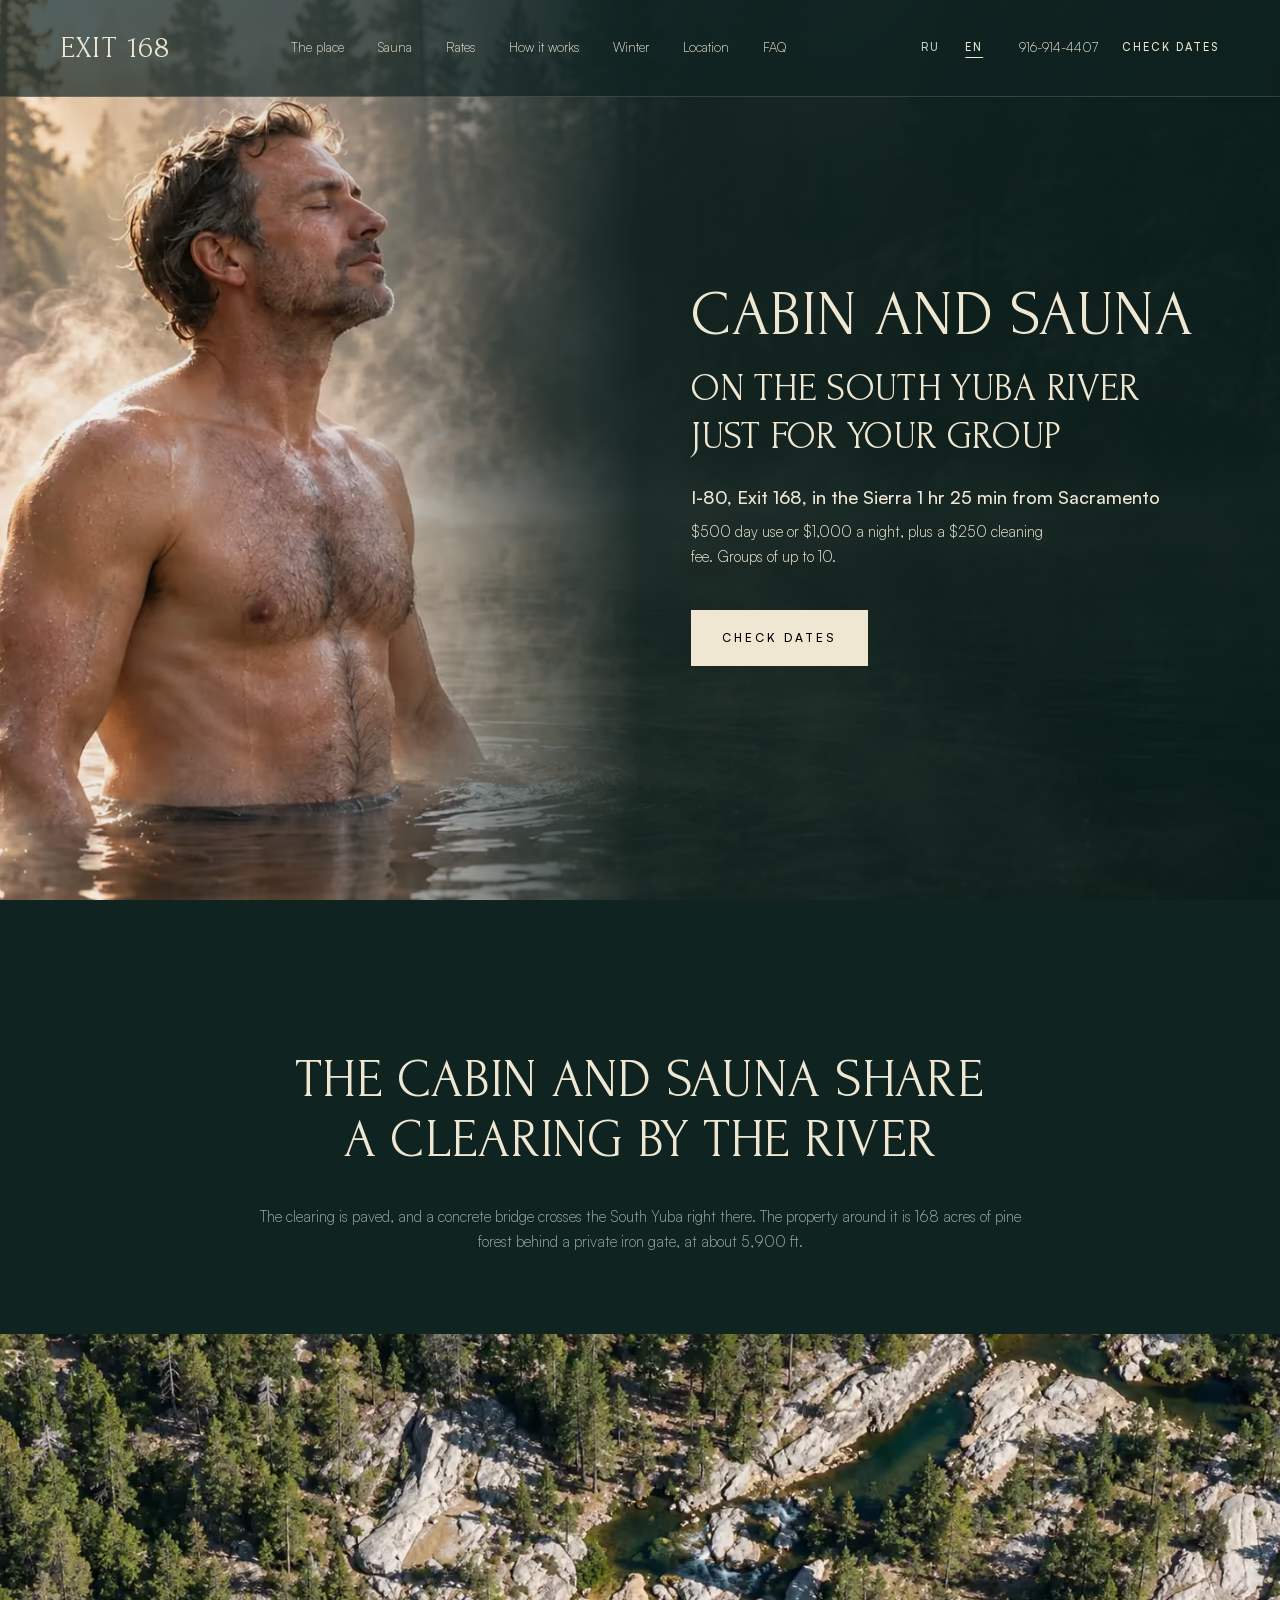
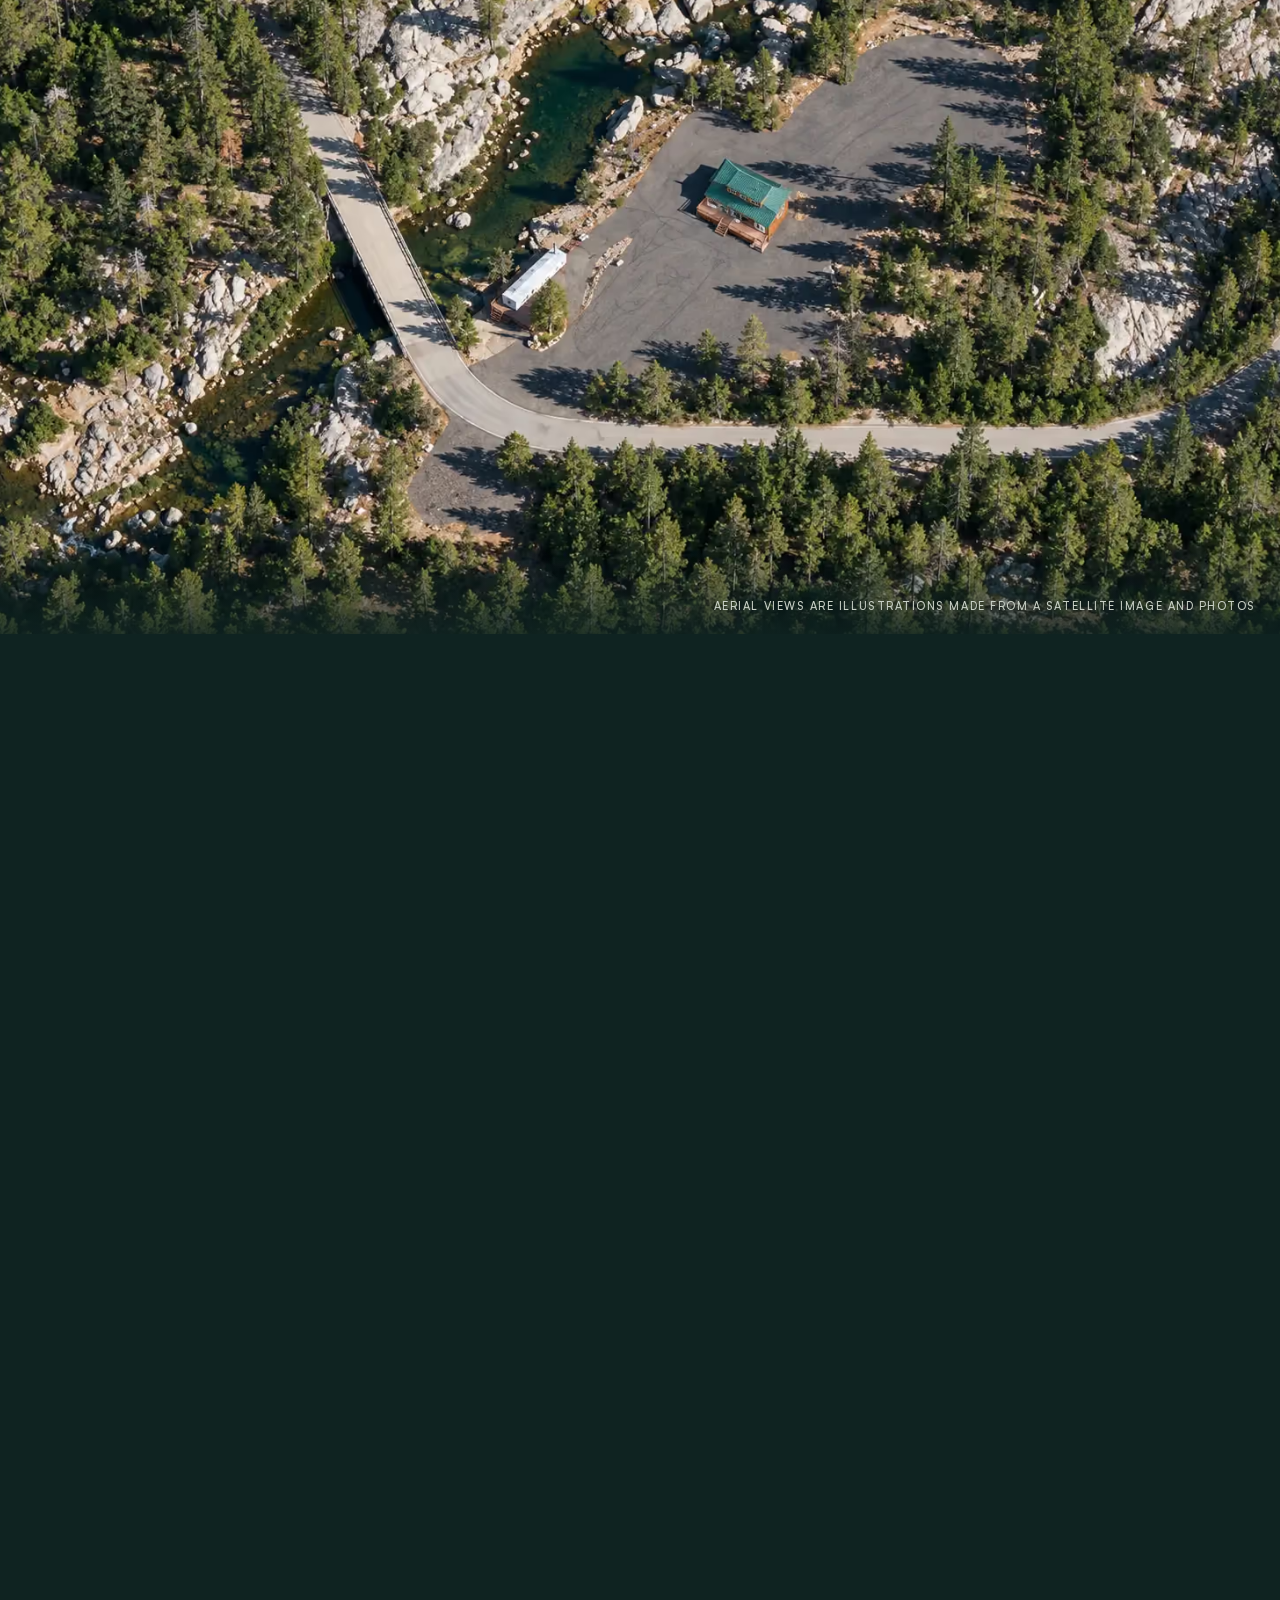
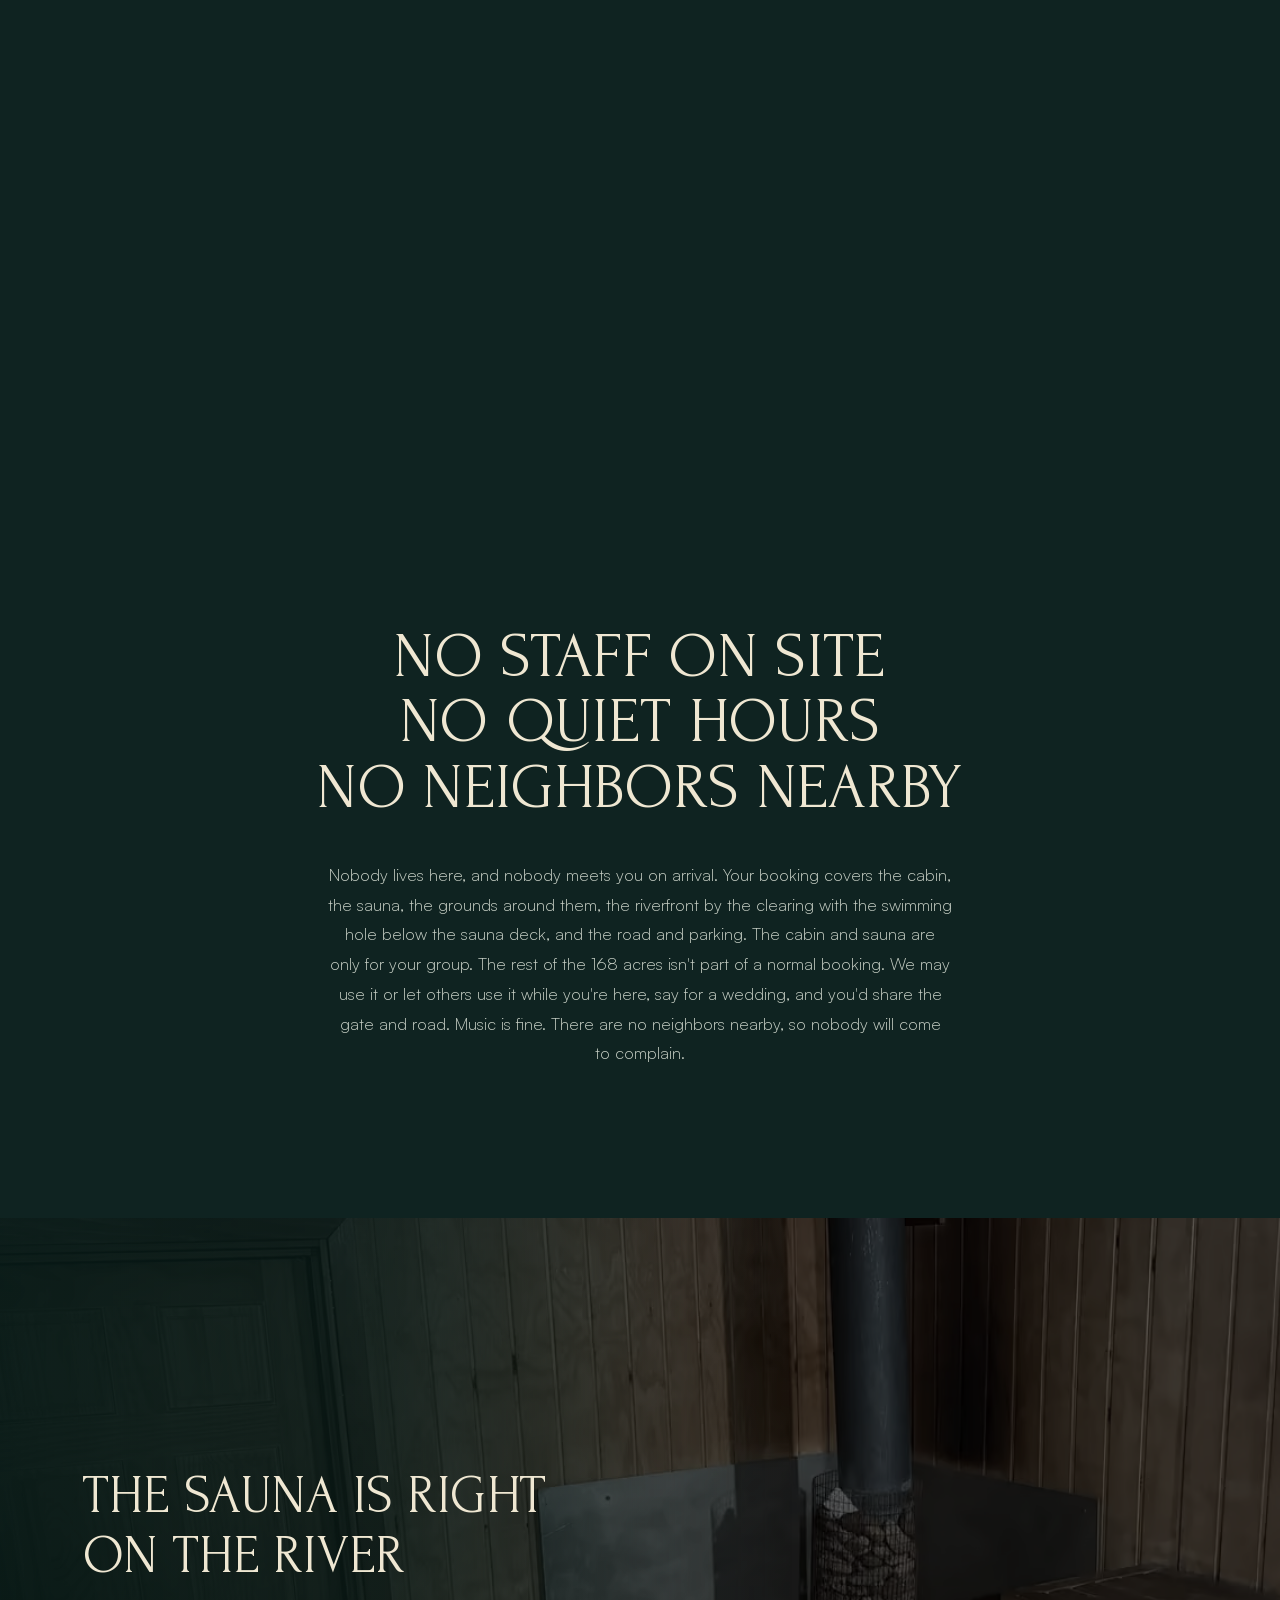
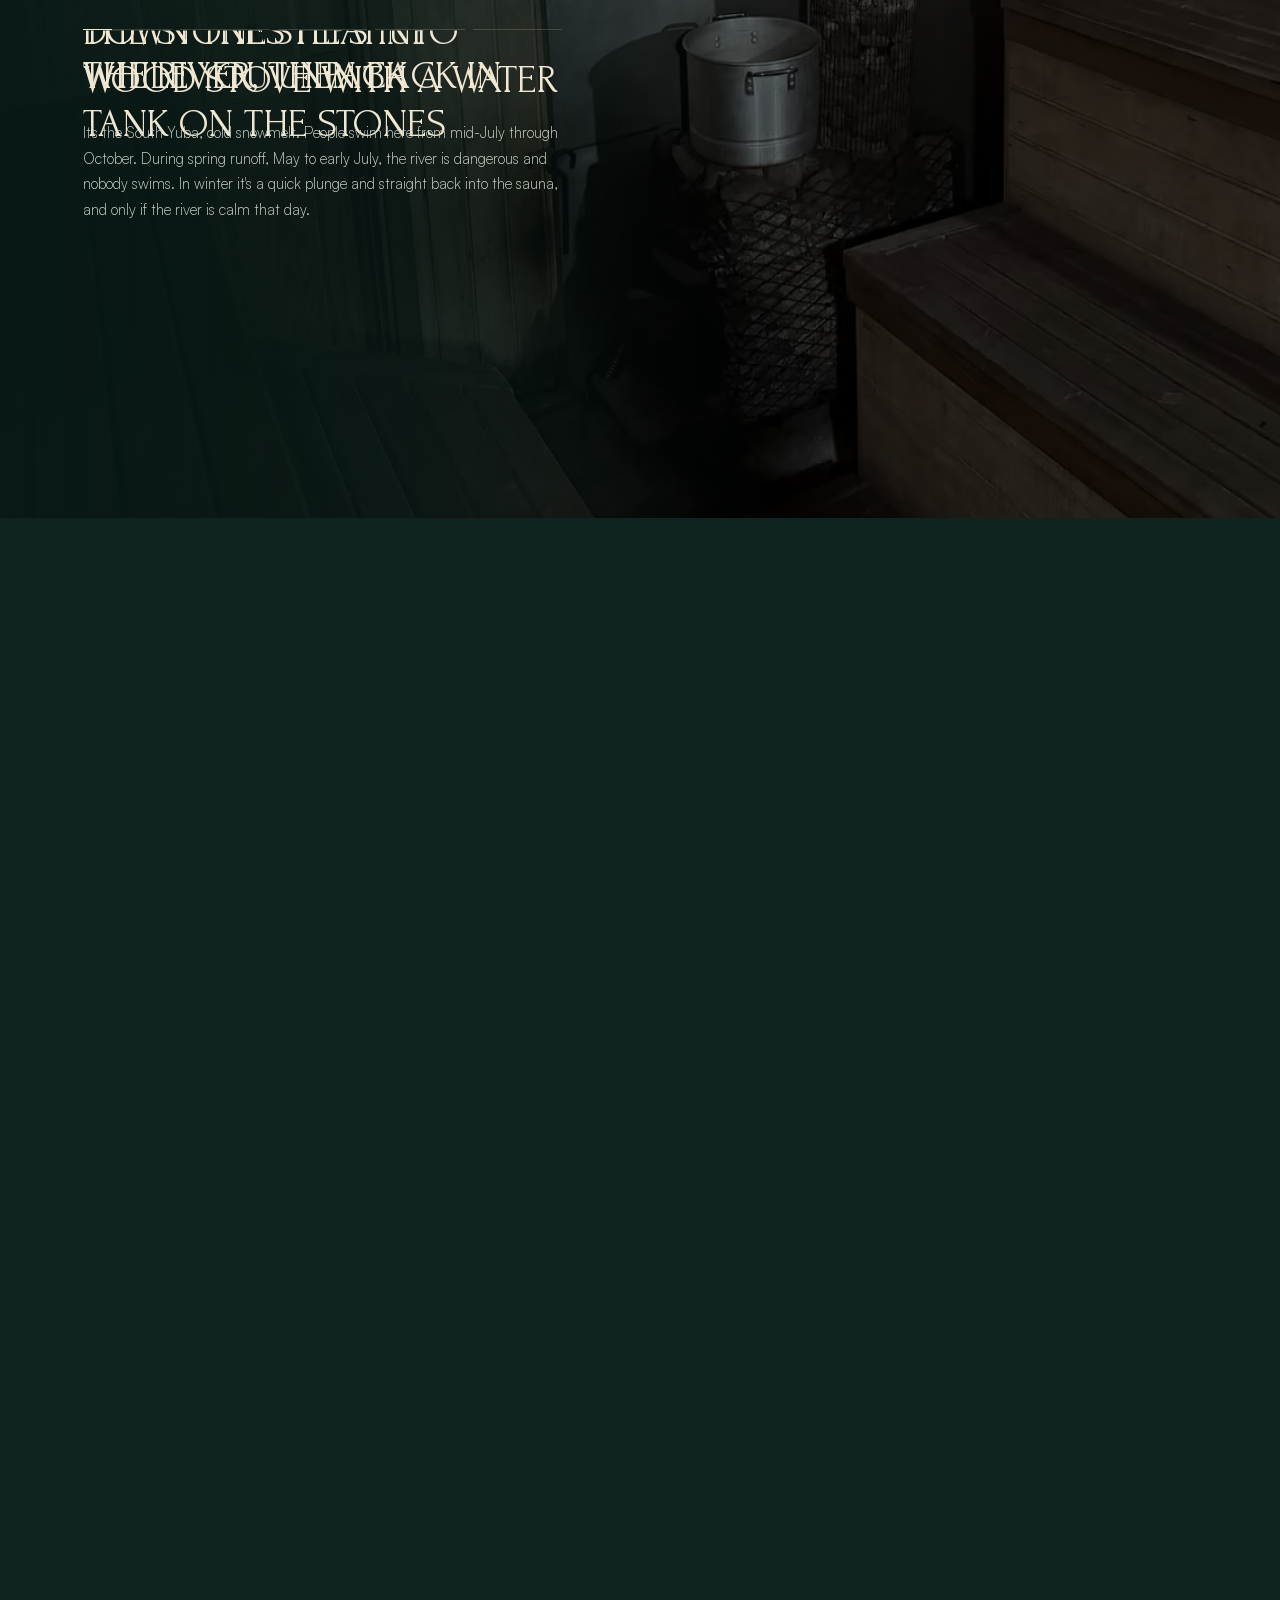
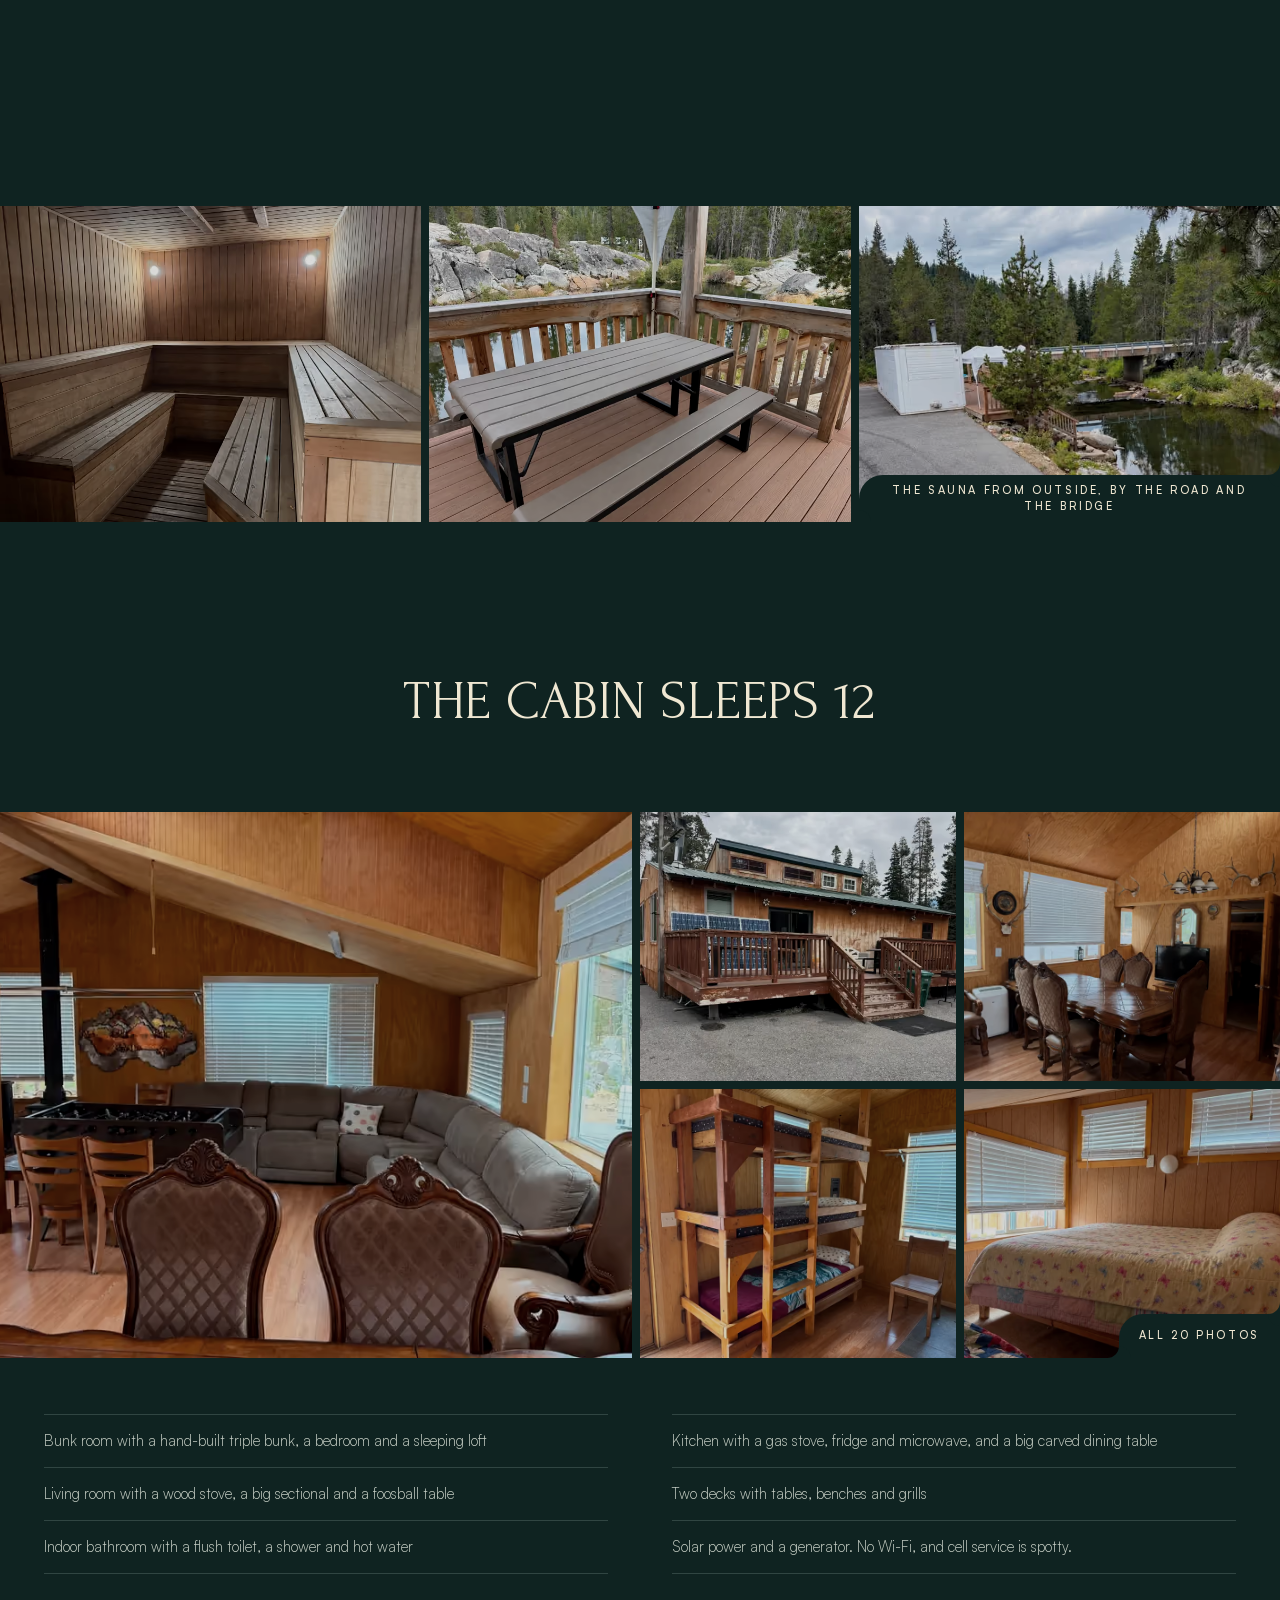
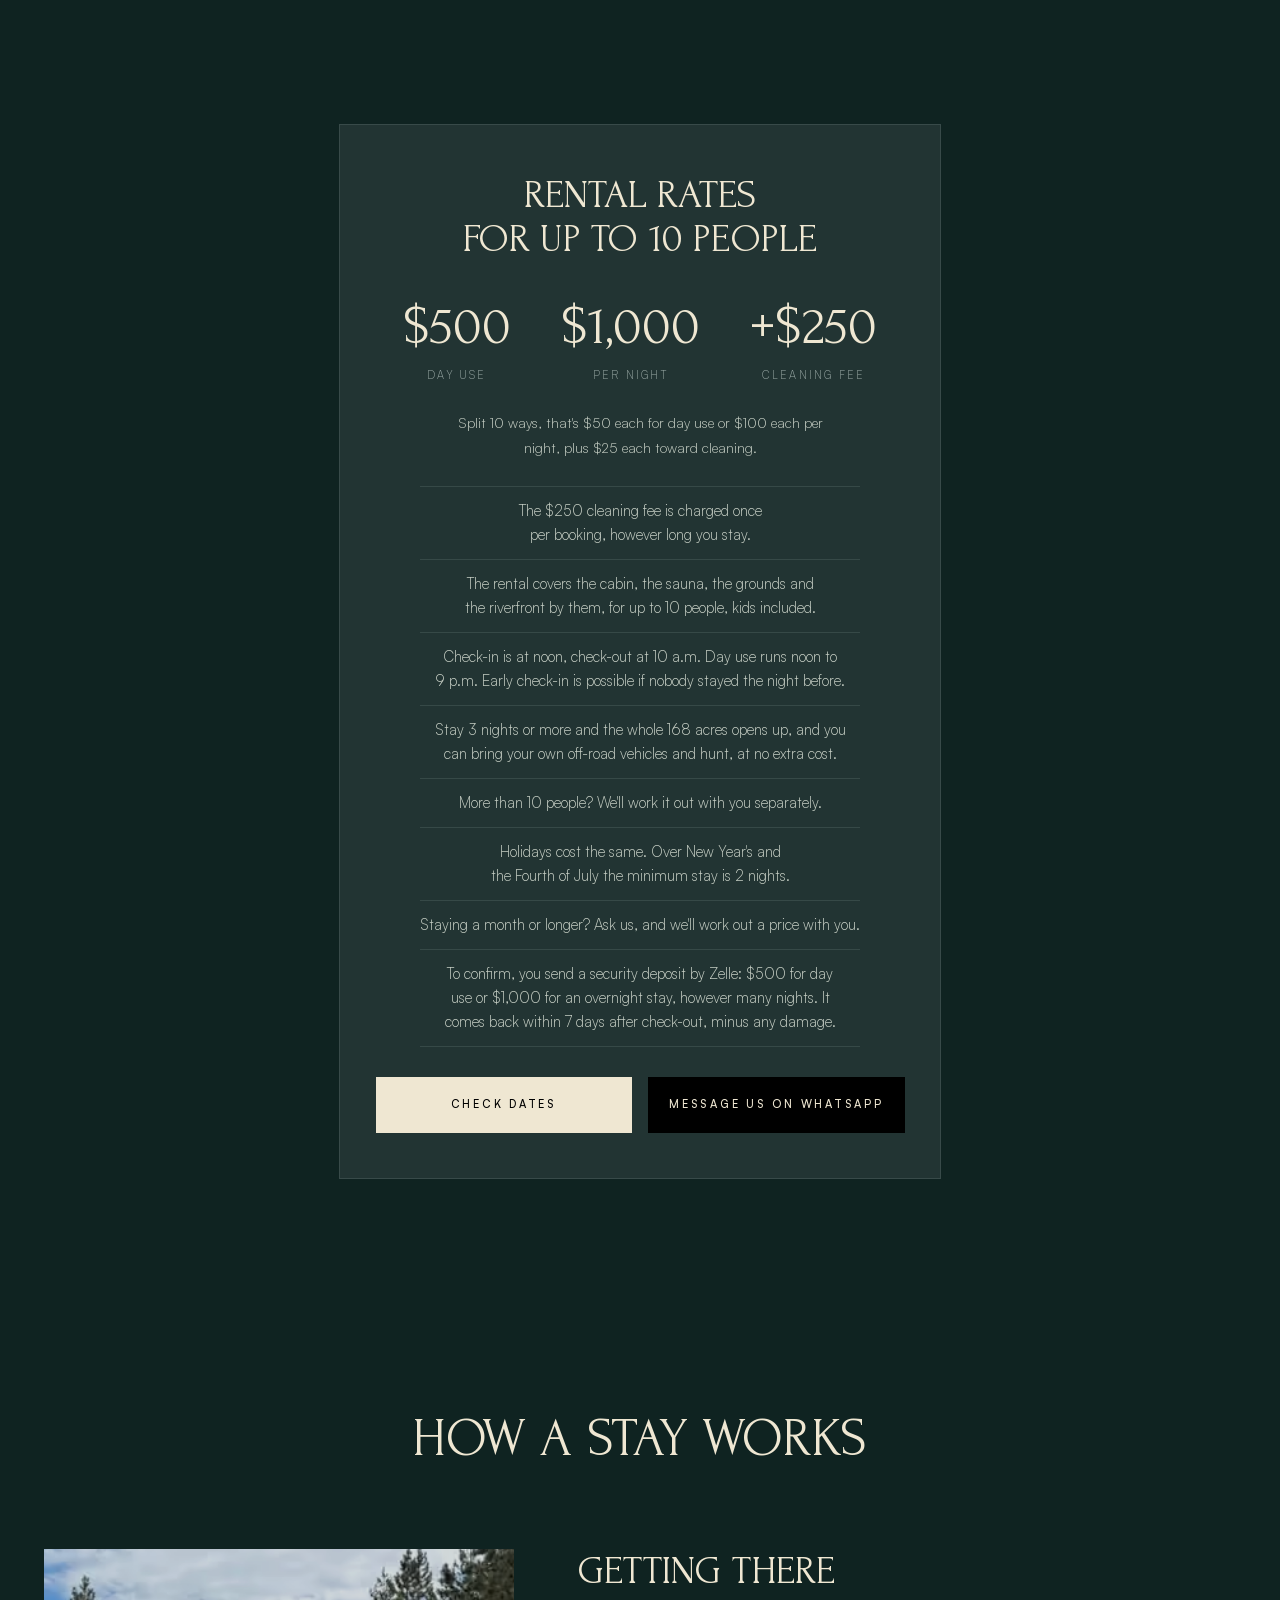
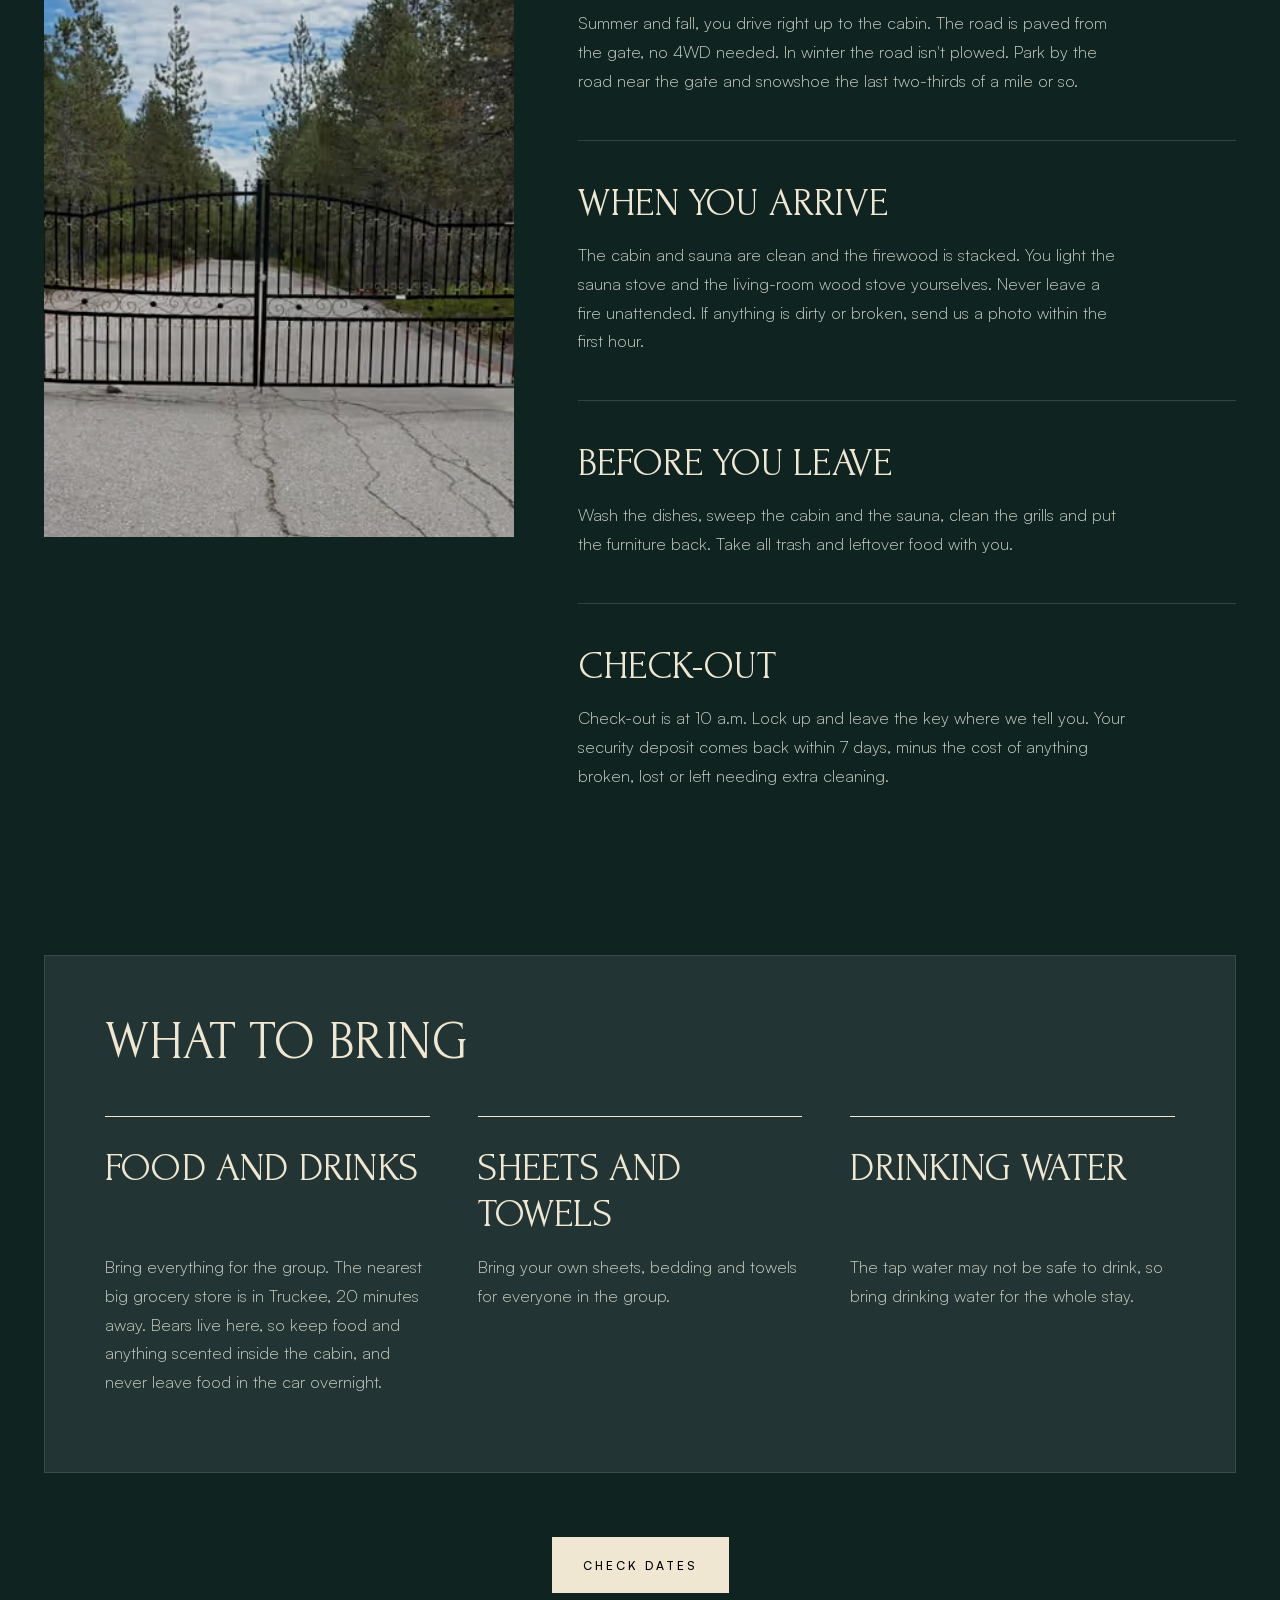
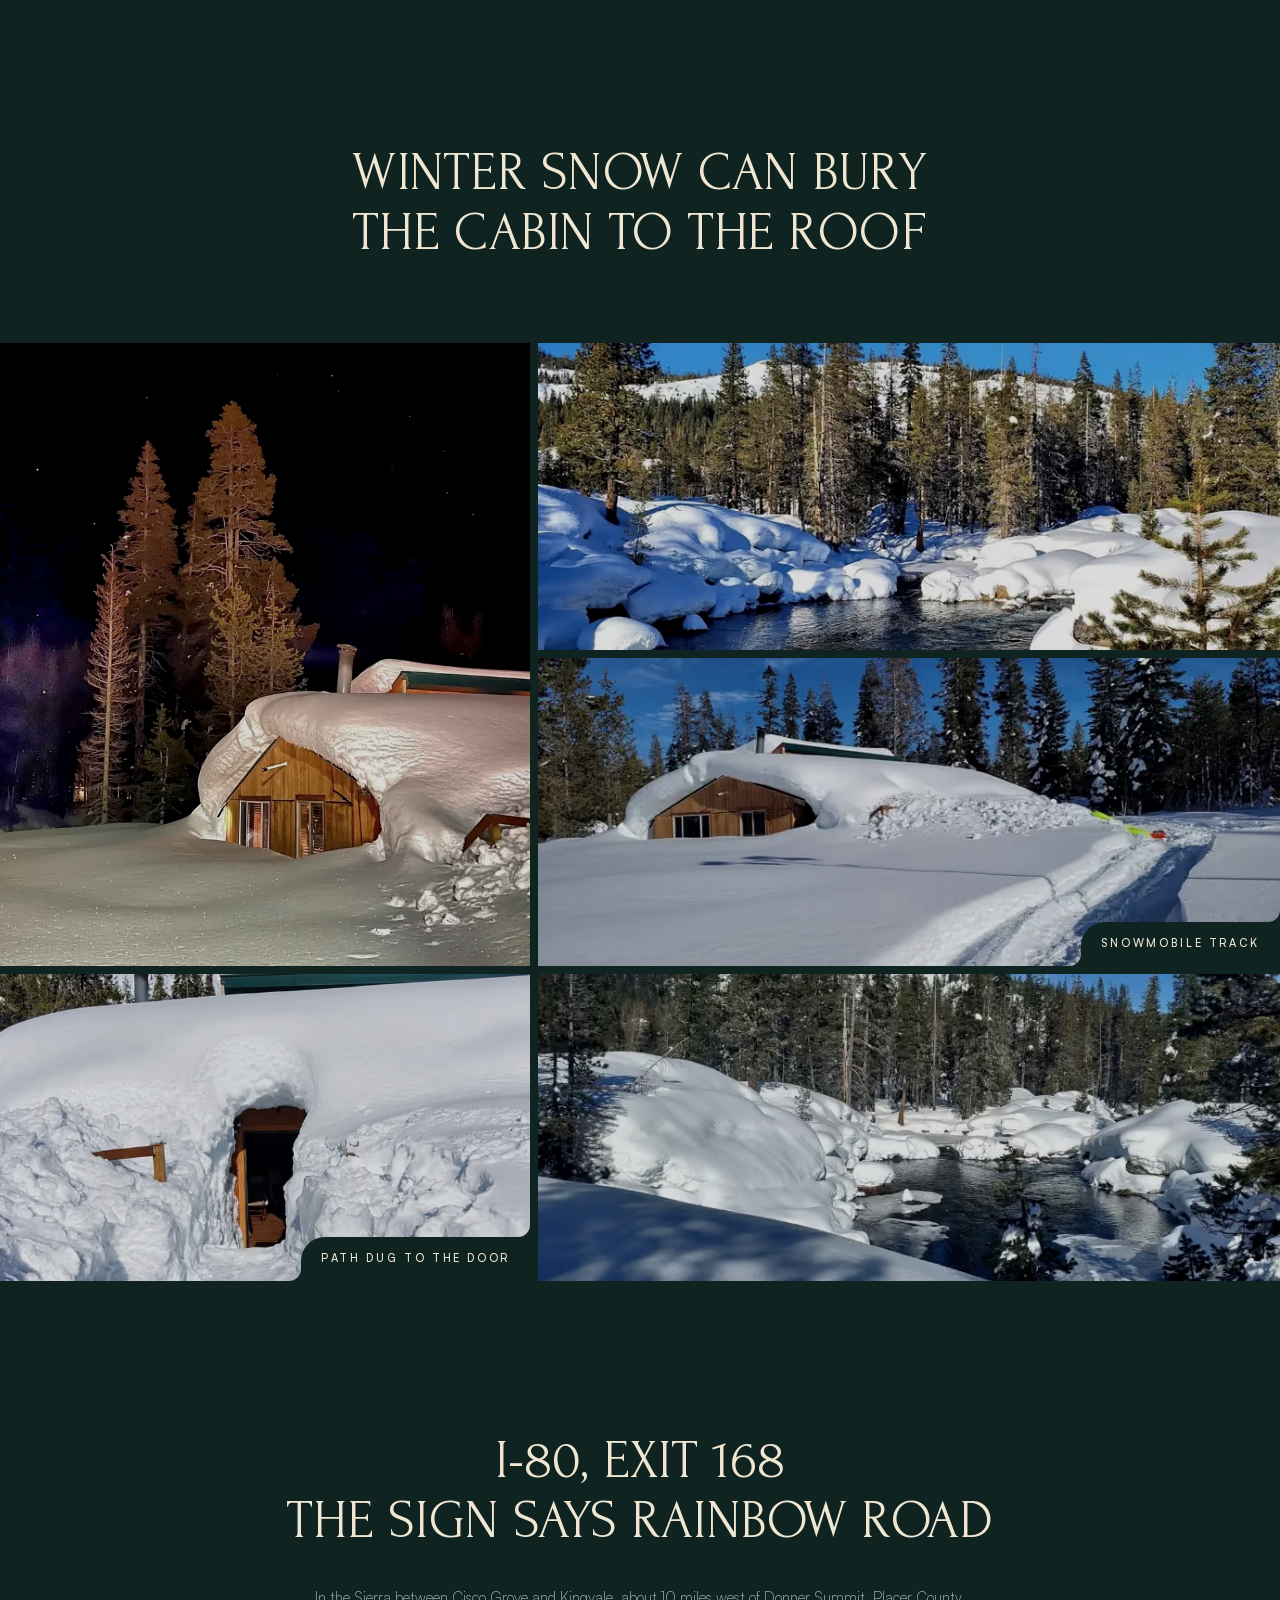
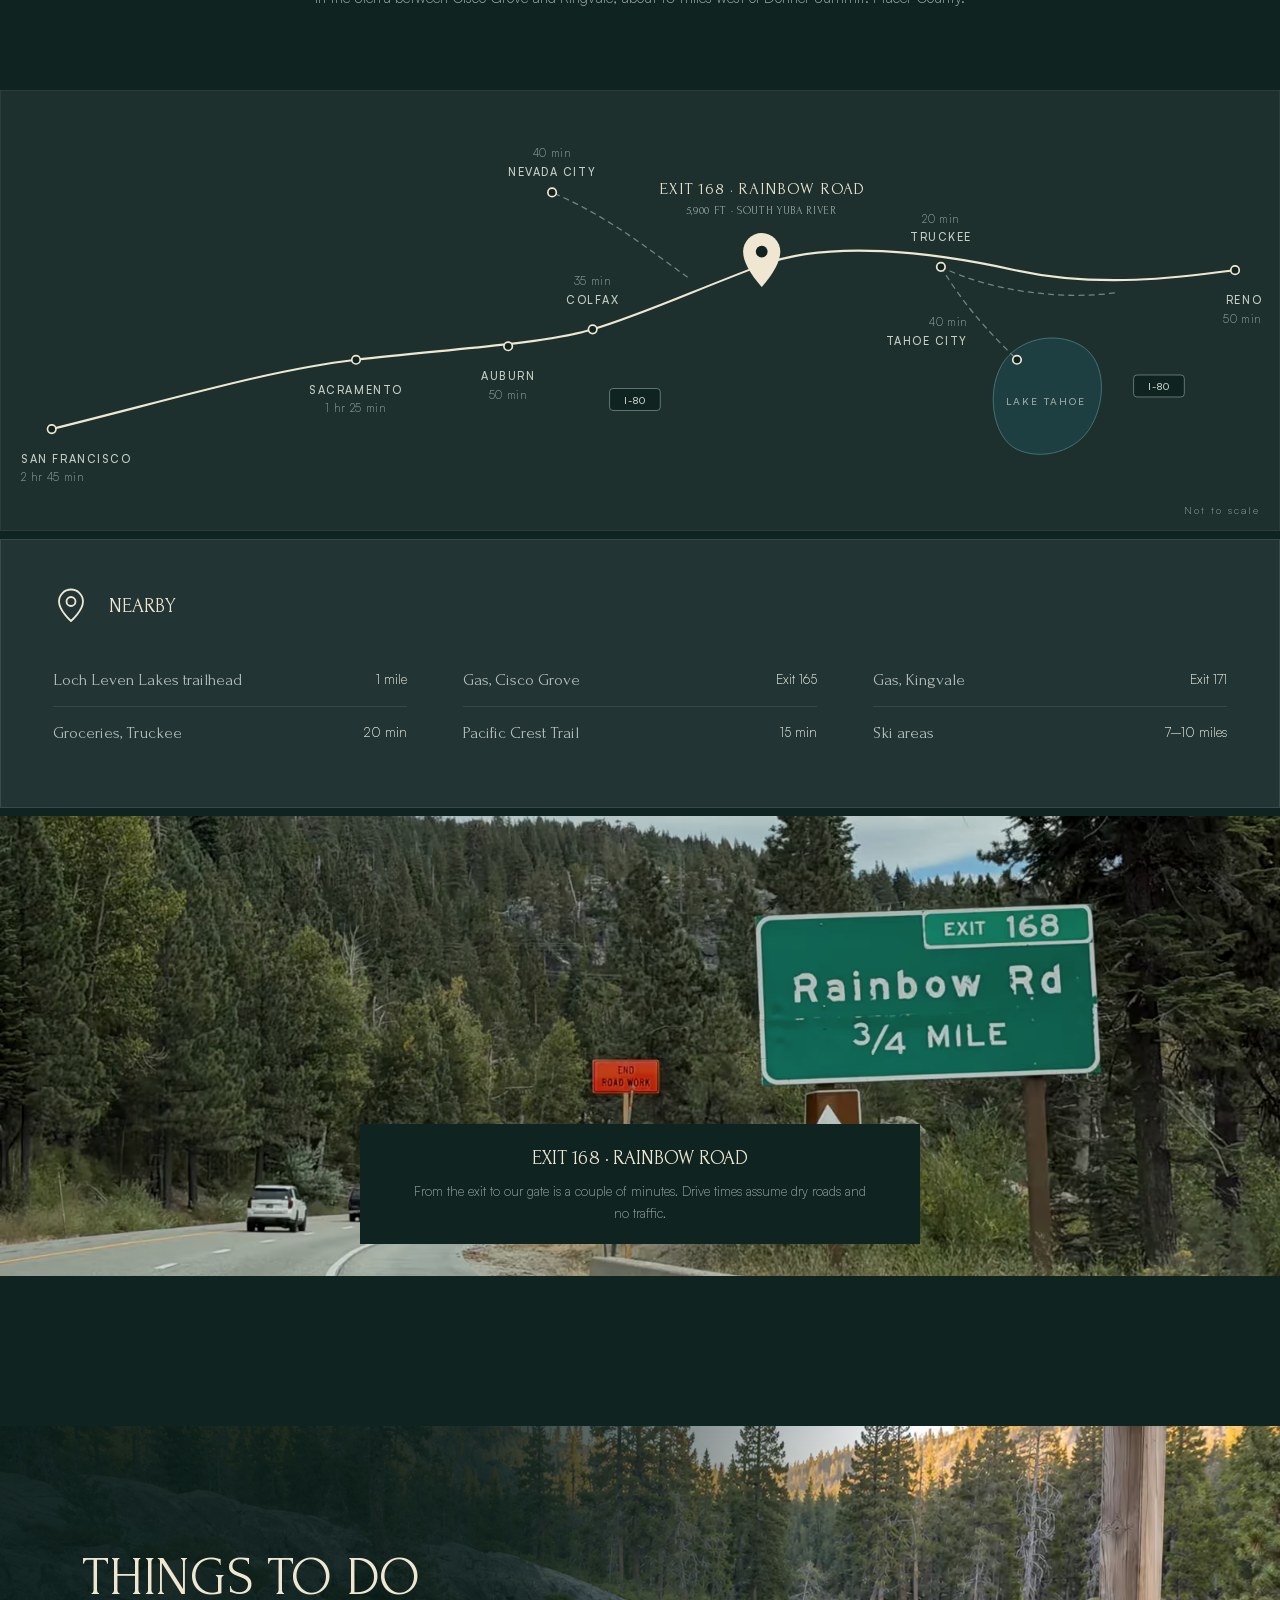
==== commit 0084eb03: "Залог $500 за день или $1 000 за ночёвку, сколько бы ночей ни было; больше 10 человек — обсуждаем от" ====
--- a/index.html
+++ b/index.html
@@ -8,7 +8,7 @@
 </script>
 <meta name="viewport" content="width=device-width,initial-scale=1">
 <title>Exit 168 | Cabin and wood-fired sauna on the South Yuba River</title>
-<meta name="description" content="A cabin that sleeps 12 and a wood-fired sauna on the South Yuba, off I-80. $500 day use or $1,000 a night, plus a $250 cleaning fee. Groups up to 10.">
+<meta name="description" content="A cabin that sleeps 12 and a wood-fired sauna on the South Yuba, off I-80. $500 day use or $1,000 a night for up to 10 people, plus a $250 cleaning fee.">
 <link rel="canonical" href="https://clubexit168.com/">
 <link rel="alternate" hreflang="en" href="https://clubexit168.com/">
 <link rel="alternate" hreflang="ru" href="https://clubexit168.com/ru/">
@@ -16,7 +16,7 @@
 <meta property="og:type" content="website">
 <meta property="og:url" content="https://clubexit168.com/">
 <meta property="og:title" content="Exit 168: cabin and wood-fired sauna on the South Yuba River">
-<meta property="og:description" content="A cabin that sleeps 12 and a wood-fired sauna above a swimming hole on the South Yuba, off I-80 in the Sierra. $500 day use or $1,000 a night, plus a $250 cleaning fee.">
+<meta property="og:description" content="A cabin that sleeps 12 and a wood-fired sauna above a swimming hole on the South Yuba, off I-80 in the Sierra. $500 day use or $1,000 a night for up to 10 people, plus a $250 cleaning fee.">
 <meta property="og:image" content="https://clubexit168.com/assets/img/og-winter-1200.jpg">
 <meta property="og:image:width" content="1200">
 <meta property="og:image:height" content="630">
@@ -67,9 +67,9 @@
  "name": "Exit 168",
  "alternateName": "Club Exit 168",
  "url": "https://clubexit168.com/",
- "description": "A cabin and a wood-fired sauna on the South Yuba River, on 168 acres of pine forest off I-80 at Exit 168, between Cisco Grove and Kingvale in Placer County. The cabin sleeps 12. Rental is $500 for day use or $1,000 per night for up to 10 people, plus a $250 cleaning fee once per booking.",
+ "description": "A cabin and a wood-fired sauna on the South Yuba River, on 168 acres of pine forest off I-80 at Exit 168, between Cisco Grove and Kingvale in Placer County. The cabin sleeps 12. Rental is $500 for day use or $1,000 per night for up to 10 people, plus a $250 cleaning fee once per booking. For more than 10 people, we work out the price separately.",
  "telephone": "+1-916-914-4407",
- "priceRange": "$500–$1,500 + $250 cleaning",
+ "priceRange": "$500–$1,000 + $250 cleaning",
  "checkinTime": "12:00",
  "checkoutTime": "10:00",
  "currenciesAccepted": "USD",
@@ -287,10 +287,10 @@
       <li>The rental covers the cabin, the sauna, the grounds and the riverfront by them, for up to 10 people, kids included.</li>
       <li>Check-in is at noon, check-out at 10 a.m. Day use runs noon to 9&nbsp;p.m. Early check-in is possible if nobody stayed the night before.</li>
       <li>Stay 3 nights or more and the whole 168 acres opens up, and you can bring your own off-road vehicles and hunt, at no extra cost.</li>
-      <li>11 to 15 people: $750 day use or $1,500 a night, plus the same $250 cleaning fee. 15 is the maximum.</li>
+      <li>More than 10 people? We&#x27;ll work it out with you separately.</li>
       <li>Holidays cost the same. Over New Year&#x27;s and the Fourth of July the minimum stay is 2 nights.</li>
       <li>Staying a month or longer? Ask us, and we&#x27;ll work out a price with you.</li>
-      <li>To confirm, you send a security deposit by Zelle, equal to the rental. It comes back within 7 days after check-out, minus any damage.</li>
+      <li>To confirm, you send a security deposit by Zelle: $500 for day use or $1,000 for an overnight stay, however many nights. It comes back within 7 days after check-out, minus any damage.</li>
     </ul>
     <div class="actions">
       <a class="button primary" href="#request">Check dates</a>
@@ -454,8 +454,8 @@
       </ul>
       <div class="nature-slides">
         <div class="nature-slide is-current" id="nature-retreat">
-          <h3>Yoga and retreats for up to 15</h3>
-          <p>We think of this as a place to be alone with nature, and it works well for yoga and retreats. Groups of up to 15 can stay a few days at a time. There&#x27;s no internet. You bring the teacher, the mats and the schedule. Practice on the deck, then go to the sauna and the river after.</p>
+          <h3>Yoga and retreats</h3>
+          <p>We think of this as a place to be alone with nature, and it works well for yoga and retreats. A group of up to 10 can stay a few days at a time, and if you&#x27;re more, we&#x27;ll work it out with you separately. There&#x27;s no internet. You bring the teacher, the mats and the schedule. Practice on the deck, then go to the sauna and the river after.</p>
         </div>
         <div class="nature-slide" id="nature-walks">
           <h3>Hiking to granite lakes</h3>
@@ -498,7 +498,7 @@
   <div class="faq-list">
     <details>
       <summary>How many people, and what does it cost?<span aria-hidden="true">+</span></summary>
-      <p>For up to 10 people, kids included, the rental is $500 for day use (noon to 9&nbsp;p.m.) or $1,000 per night, plus a $250 cleaning fee once per booking. For 11 to 15 people it&#x27;s $750 day use or $1,500 per night, plus the same $250 cleaning fee. 15 is the maximum.</p>
+      <p>For up to 10 people, kids included, the rental is $500 for day use (noon to 9&nbsp;p.m.) or $1,000 per night, plus a $250 cleaning fee once per booking. More than 10 people? We&#x27;ll work it out with you separately.</p>
     </details>
     <details>
       <summary>Can we stay a month or longer?<span aria-hidden="true">+</span></summary>
@@ -575,9 +575,10 @@
       <label class="trap" aria-hidden="true">Website<input name="website" tabindex="-1" autocomplete="off"></label>
       <label>Notes <span>(optional)</span><textarea name="notes" maxlength="1000" rows="3" placeholder="Retreat, fishing, dirt bikes, camping, dog, kids, birthday, or just a question"></textarea></label>
       <dl class="estimate">
-        <div><dt>Rental · <span id="stay-duration">up to 10, overnight</span></dt><dd id="rate-rent">$1,000</dd></div>
+        <div id="rent-row"><dt>Rental · <span id="stay-duration">up to 10, overnight</span></dt><dd id="rate-rent">$1,000</dd></div>
         <div><dt>Cleaning fee</dt><dd>$250</dd></div>
       </dl>
+      <p class="note estimate-note" id="rate-big" hidden>More than 10 people? We&#x27;ll work out the price with you separately.</p>
       <p class="note estimate-note" id="rate-bonus" hidden>3+ nights: the whole 168 acres opens up, and you can bring your own off-road vehicles and hunt.</p>
       <!-- three ways to book, each says how (V, 2026-11-09); WhatsApp glyph: Simple Icons, CC0 -->
       <div class="book-ways">
@@ -610,7 +611,7 @@
         <h3>How booking works</h3>
         <dl>
           <div><dt>Now</dt><dd>Pick your dates and group size, then tap Book on WhatsApp. WhatsApp opens with your request already written. Hit Send. You can also book by text or call 916-914-4407.</dd></div>
-          <div><dt>Within 24 hours</dt><dd>We hold your dates for 24 hours. To confirm, pay the security deposit by Zelle. It equals the rental, cleaning not included. The person booking signs our rental agreement online, and nobody else has to sign. If the deposit doesn&#x27;t arrive within 24 hours, we release the dates.</dd></div>
+          <div><dt>Within 24 hours</dt><dd>We hold your dates for 24 hours. To confirm, pay the security deposit by Zelle: $500 for day use or $1,000 for an overnight stay. The person booking signs our rental agreement online, and nobody else has to sign. If the deposit doesn&#x27;t arrive within 24 hours, we release the dates.</dd></div>
           <div><dt>3 days before check-in</dt><dd>Pay the rental and the $250 cleaning fee by Zelle. The security deposit is separate and comes back after your stay.</dd></div>
           <div><dt>After your stay</dt><dd>We return your security deposit within 7 days of check-out, minus the cost of anything broken, lost or left needing extra cleaning, with photos or receipts.</dd></div>
           <div><dt>If you need to cancel</dt><dd>Booked 72+ hours ahead? Cancel within 24 hours of confirmation for a full refund. Booked more than 14 days ahead? Cancel within 7 days of confirmation to get the deposit back. Otherwise it&#x27;s non-refundable. Rental and cleaning you&#x27;ve already paid are refunded if you cancel before check-in.</dd></div>
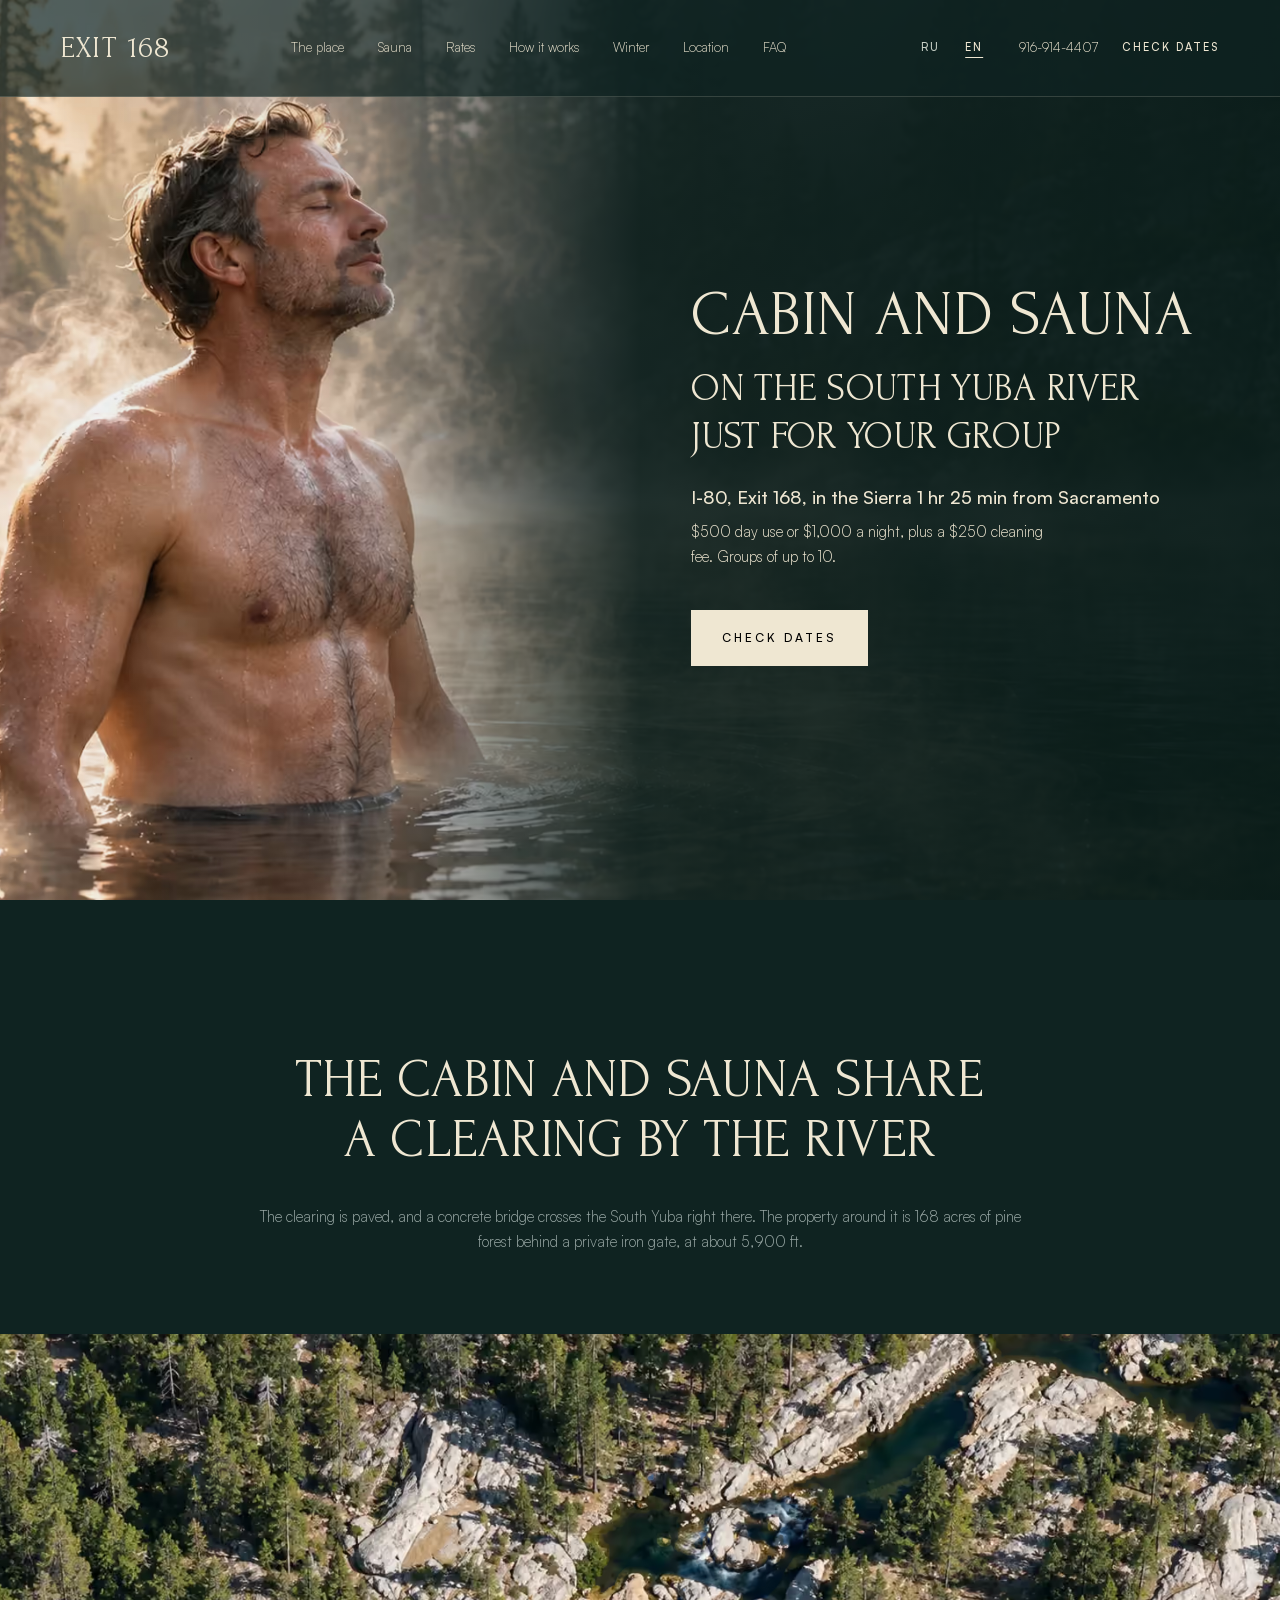
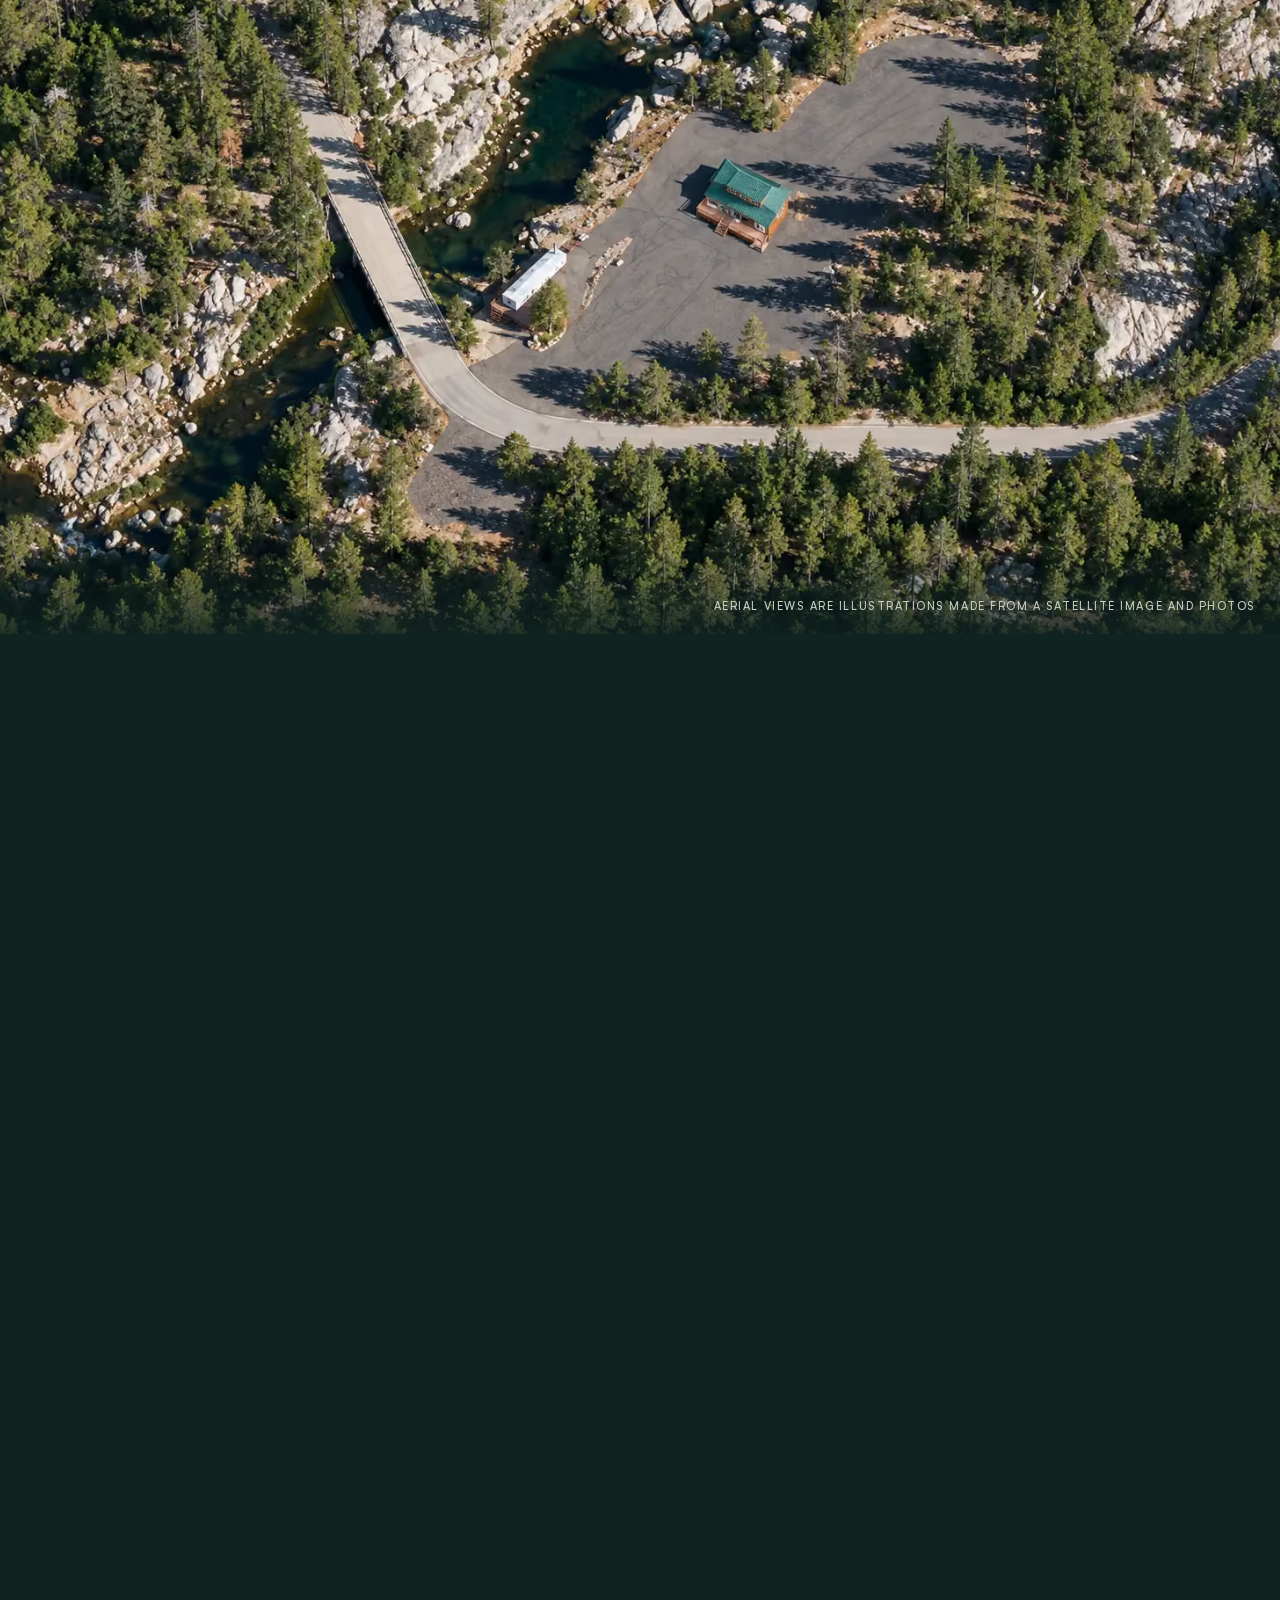
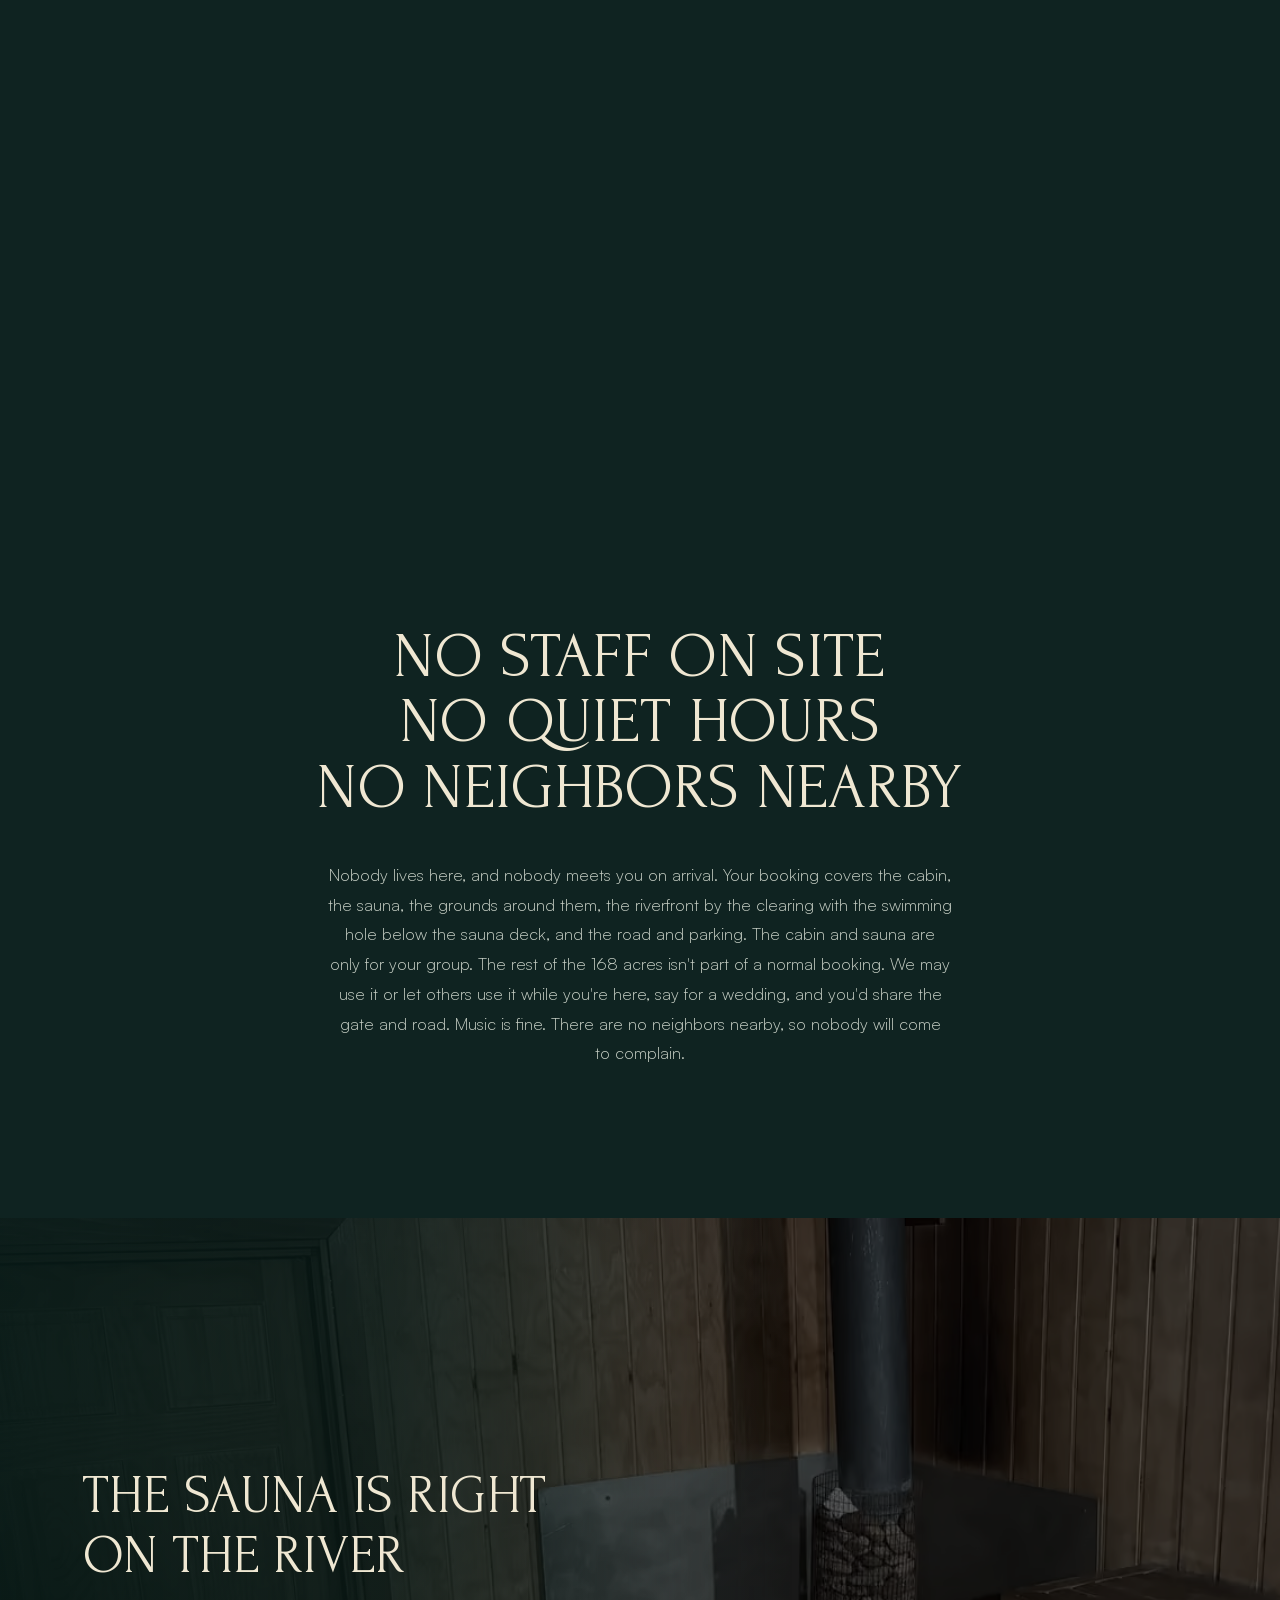
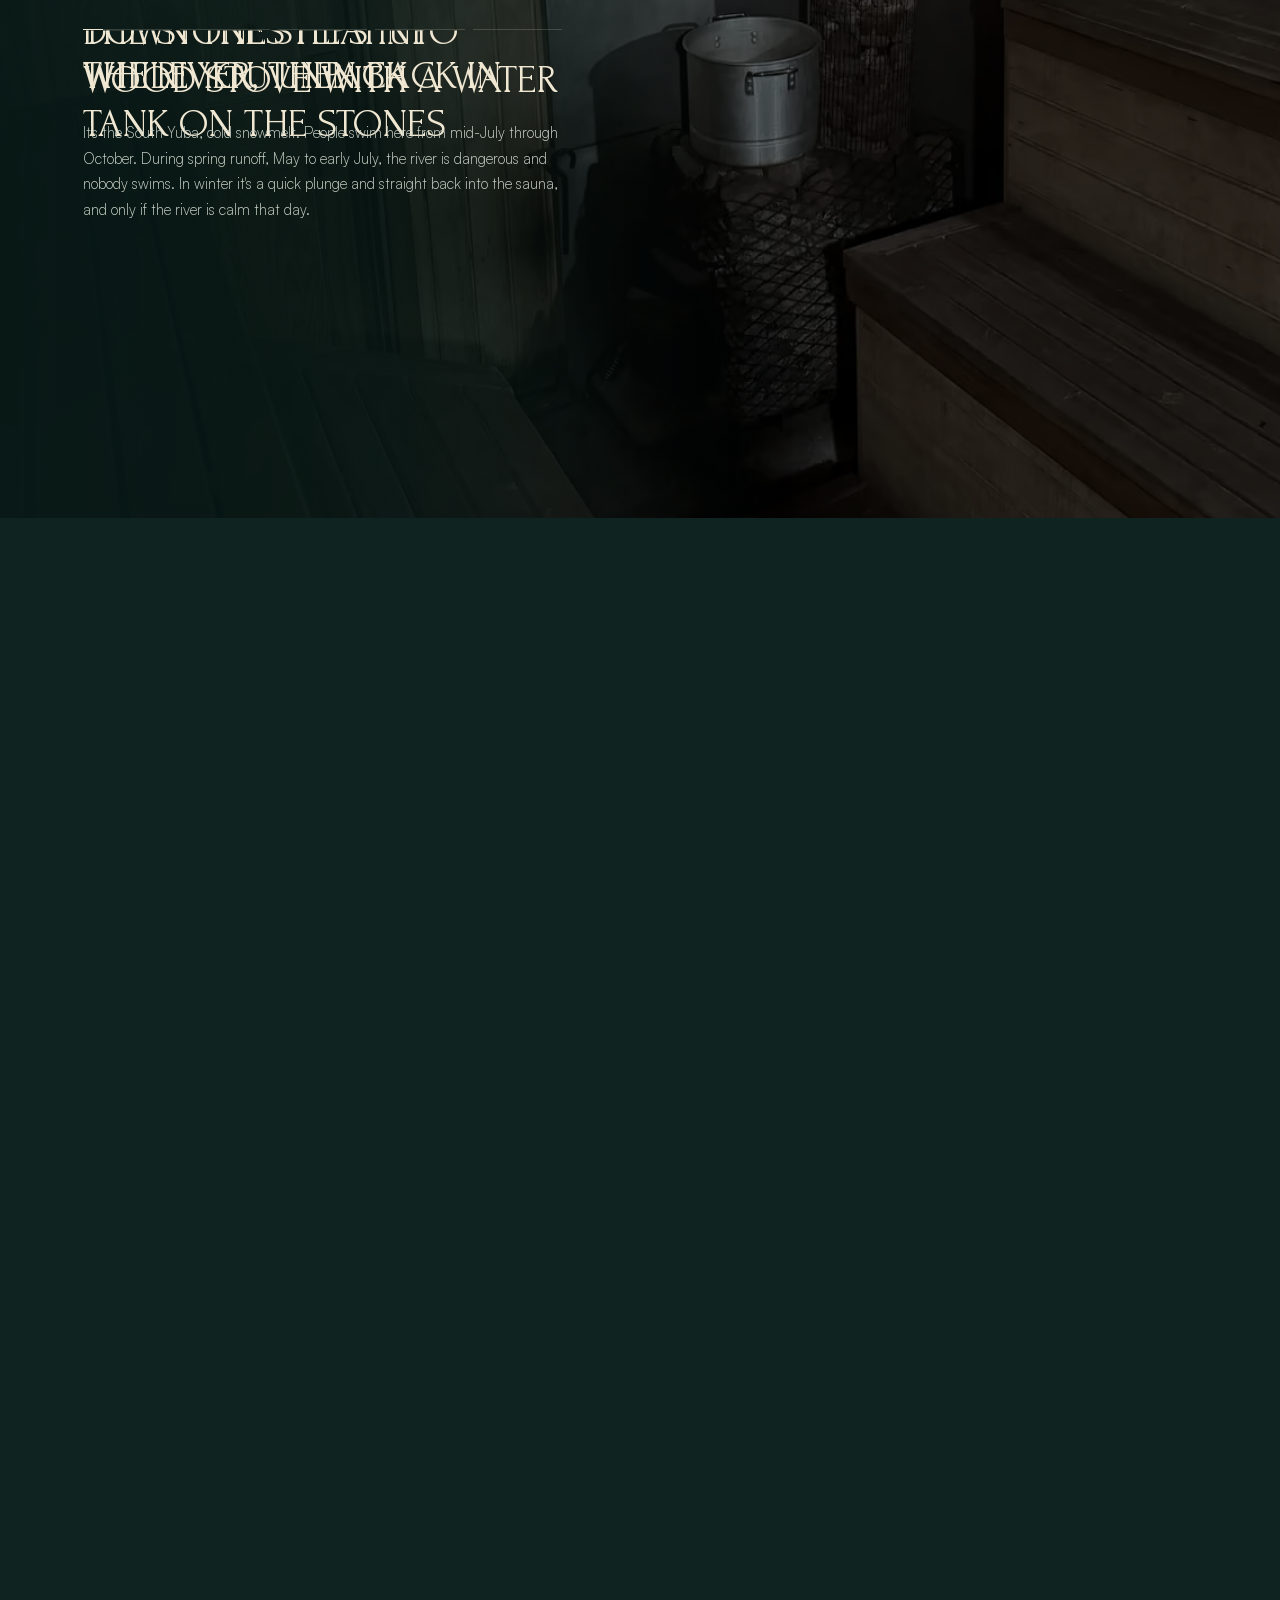
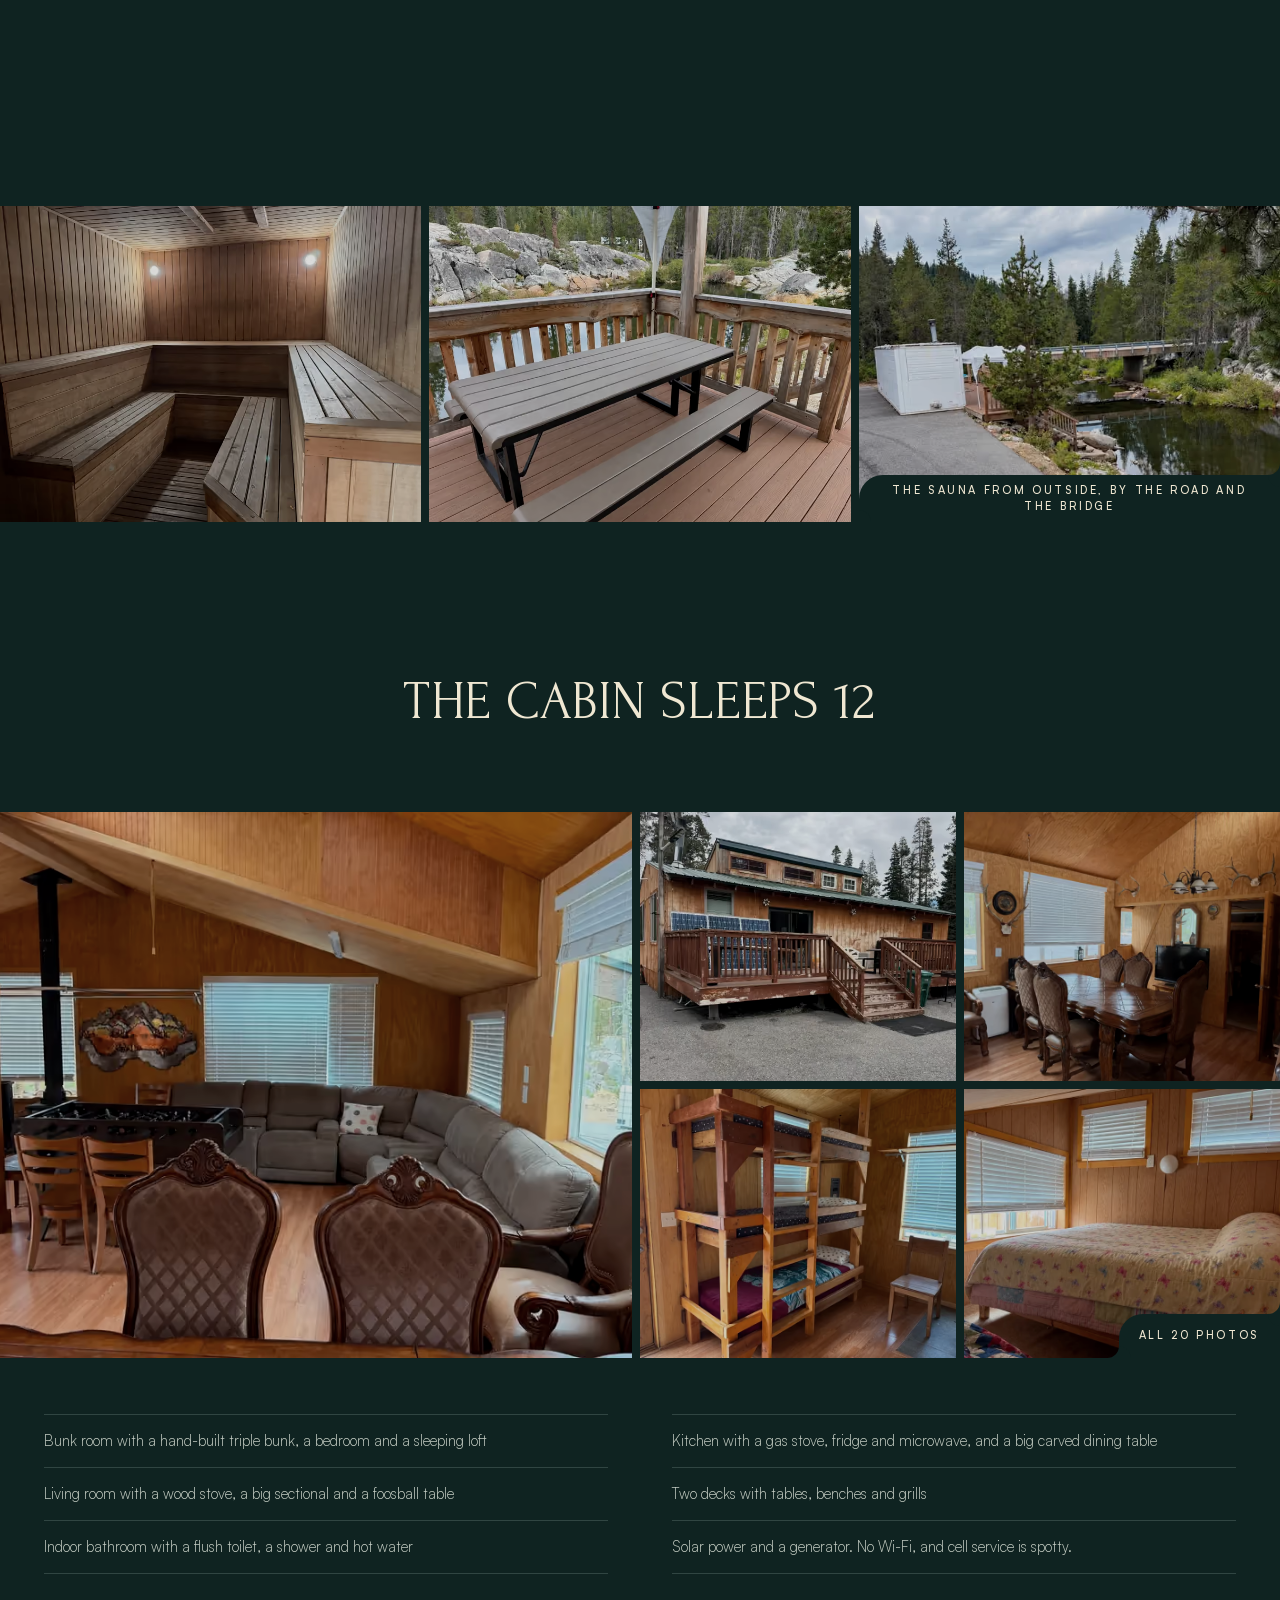
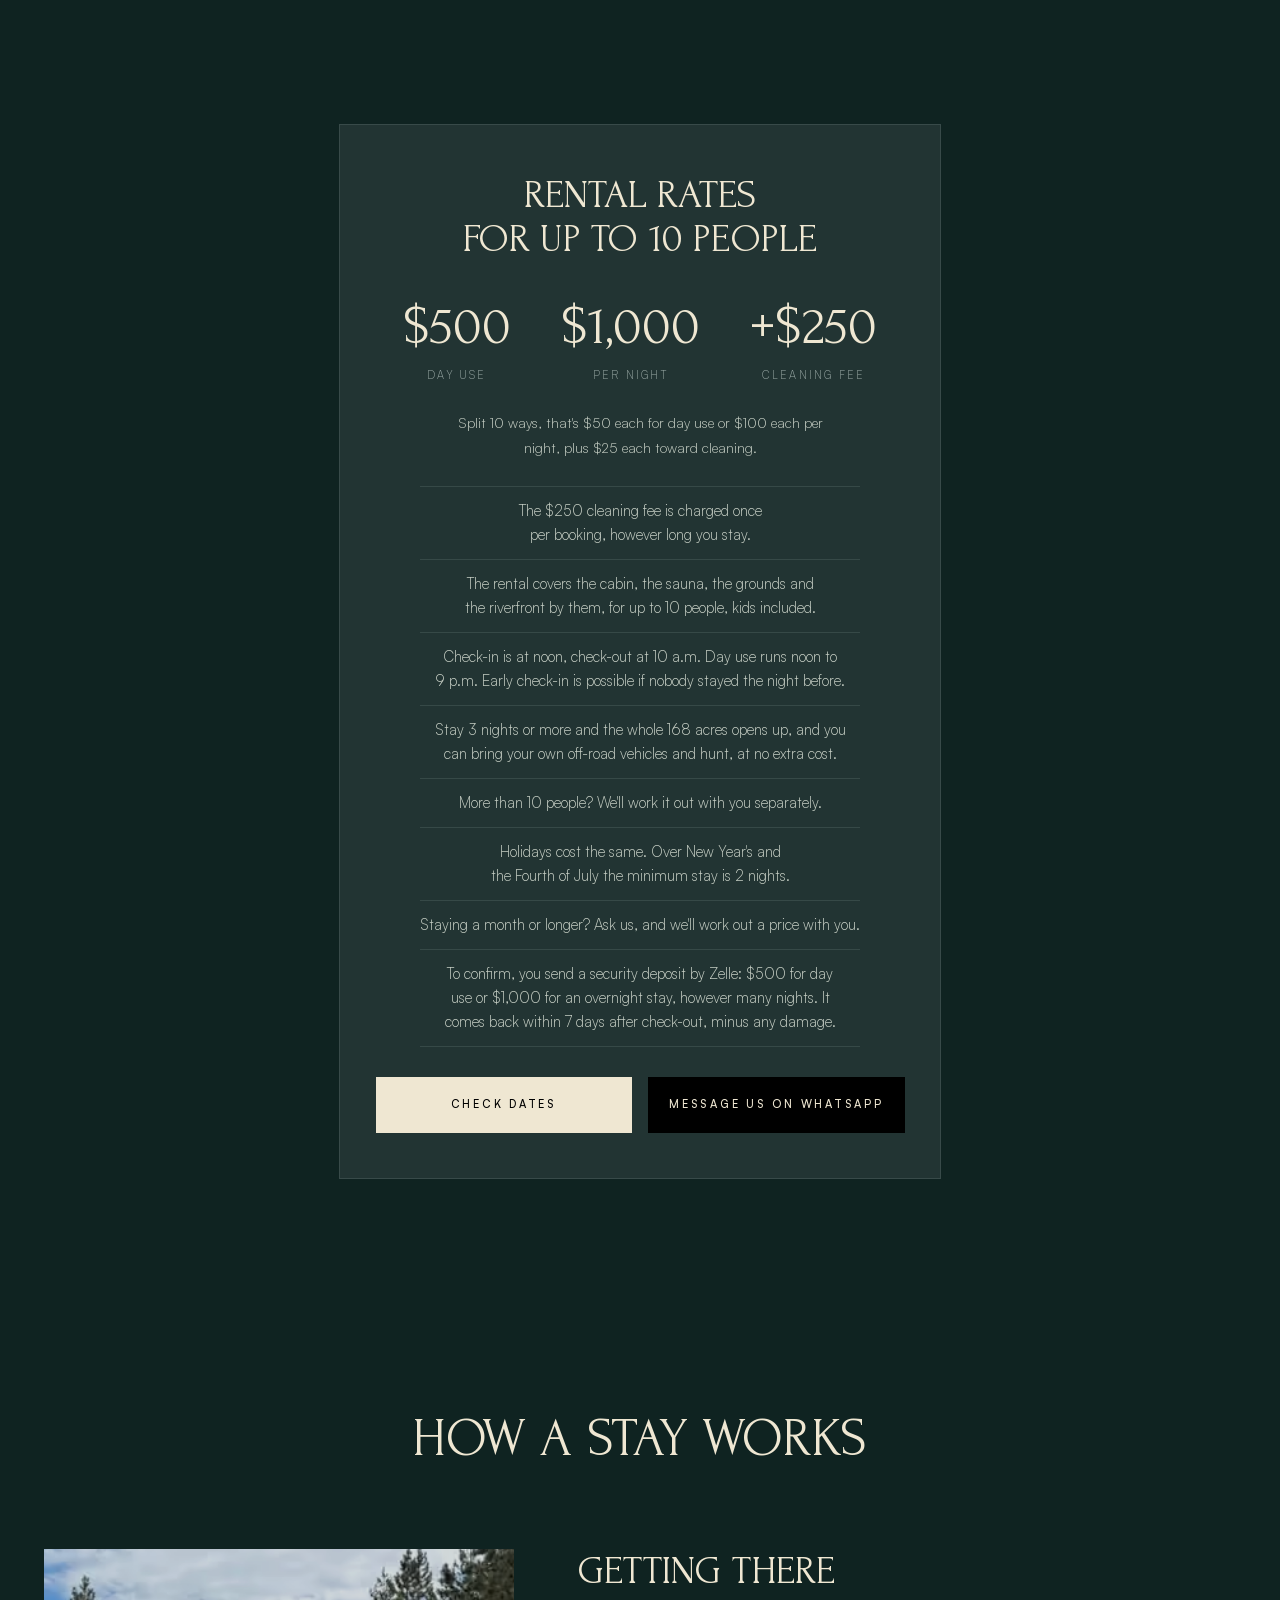
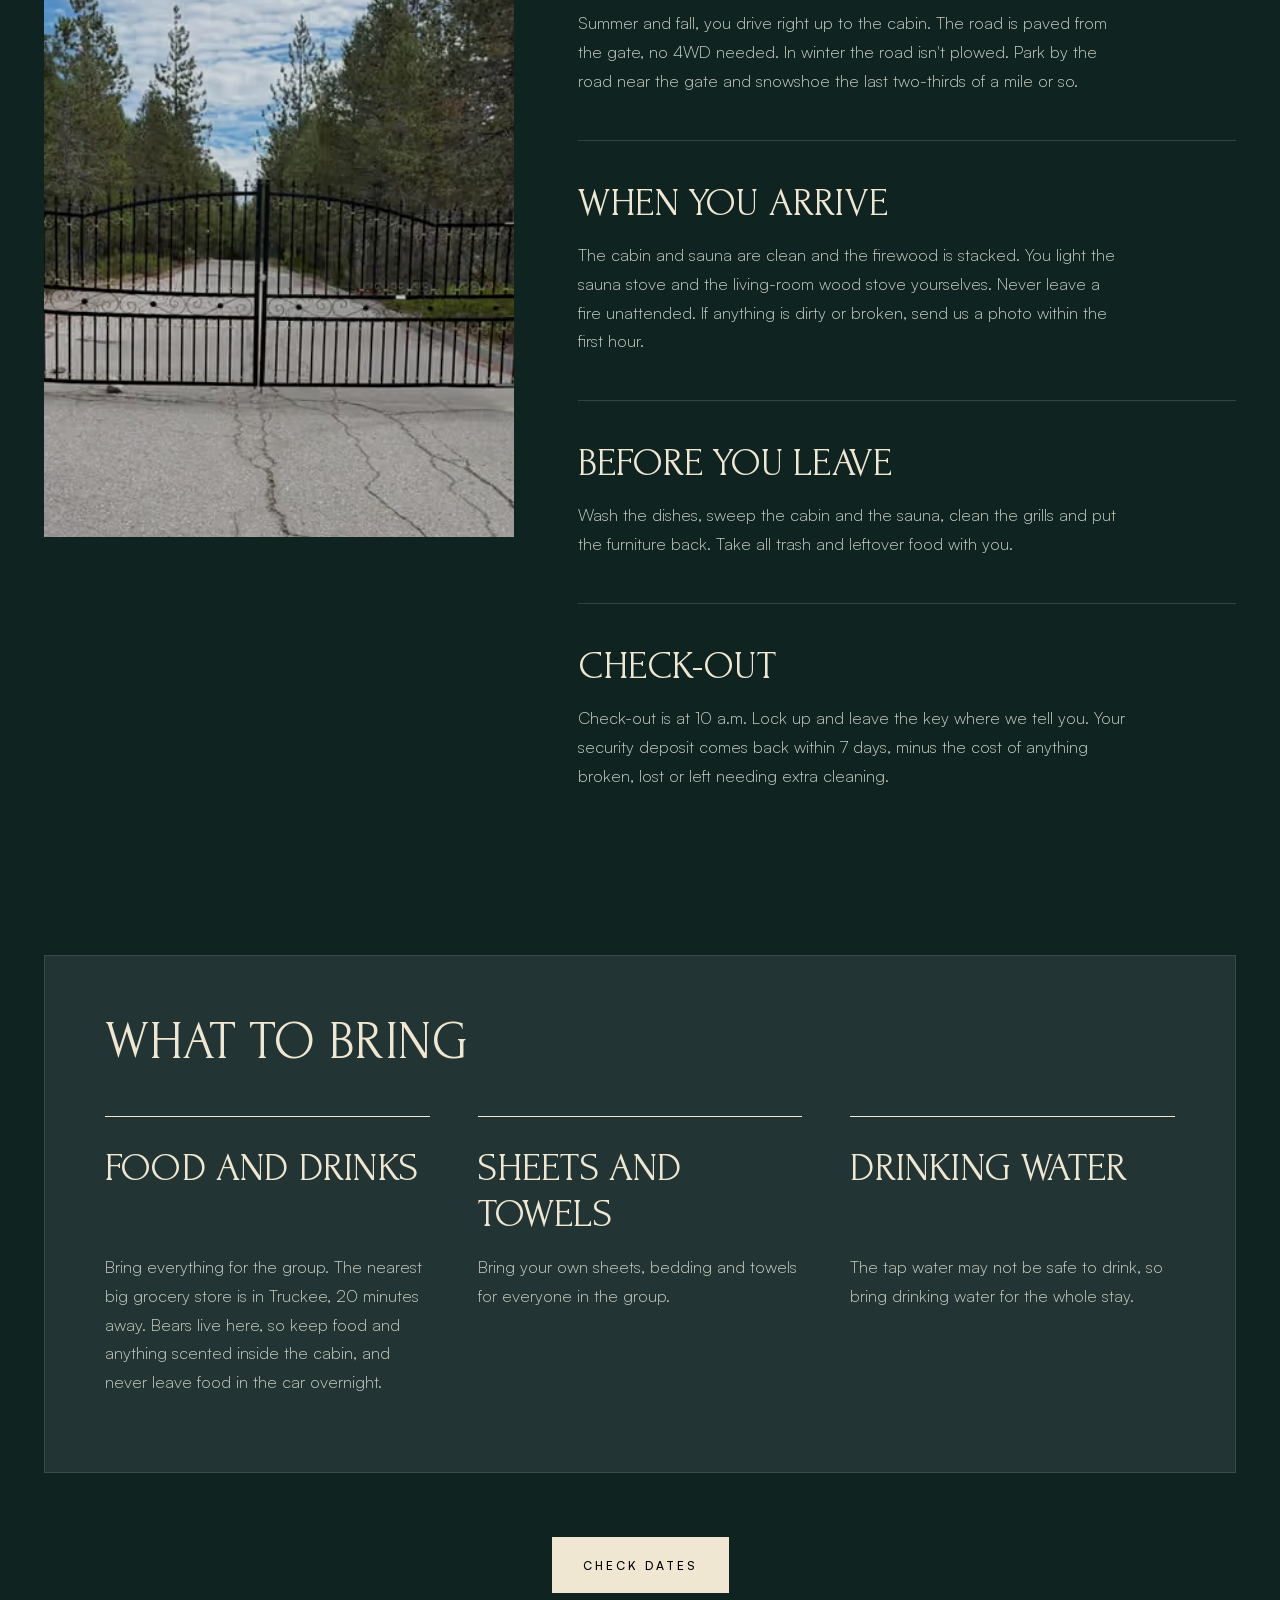
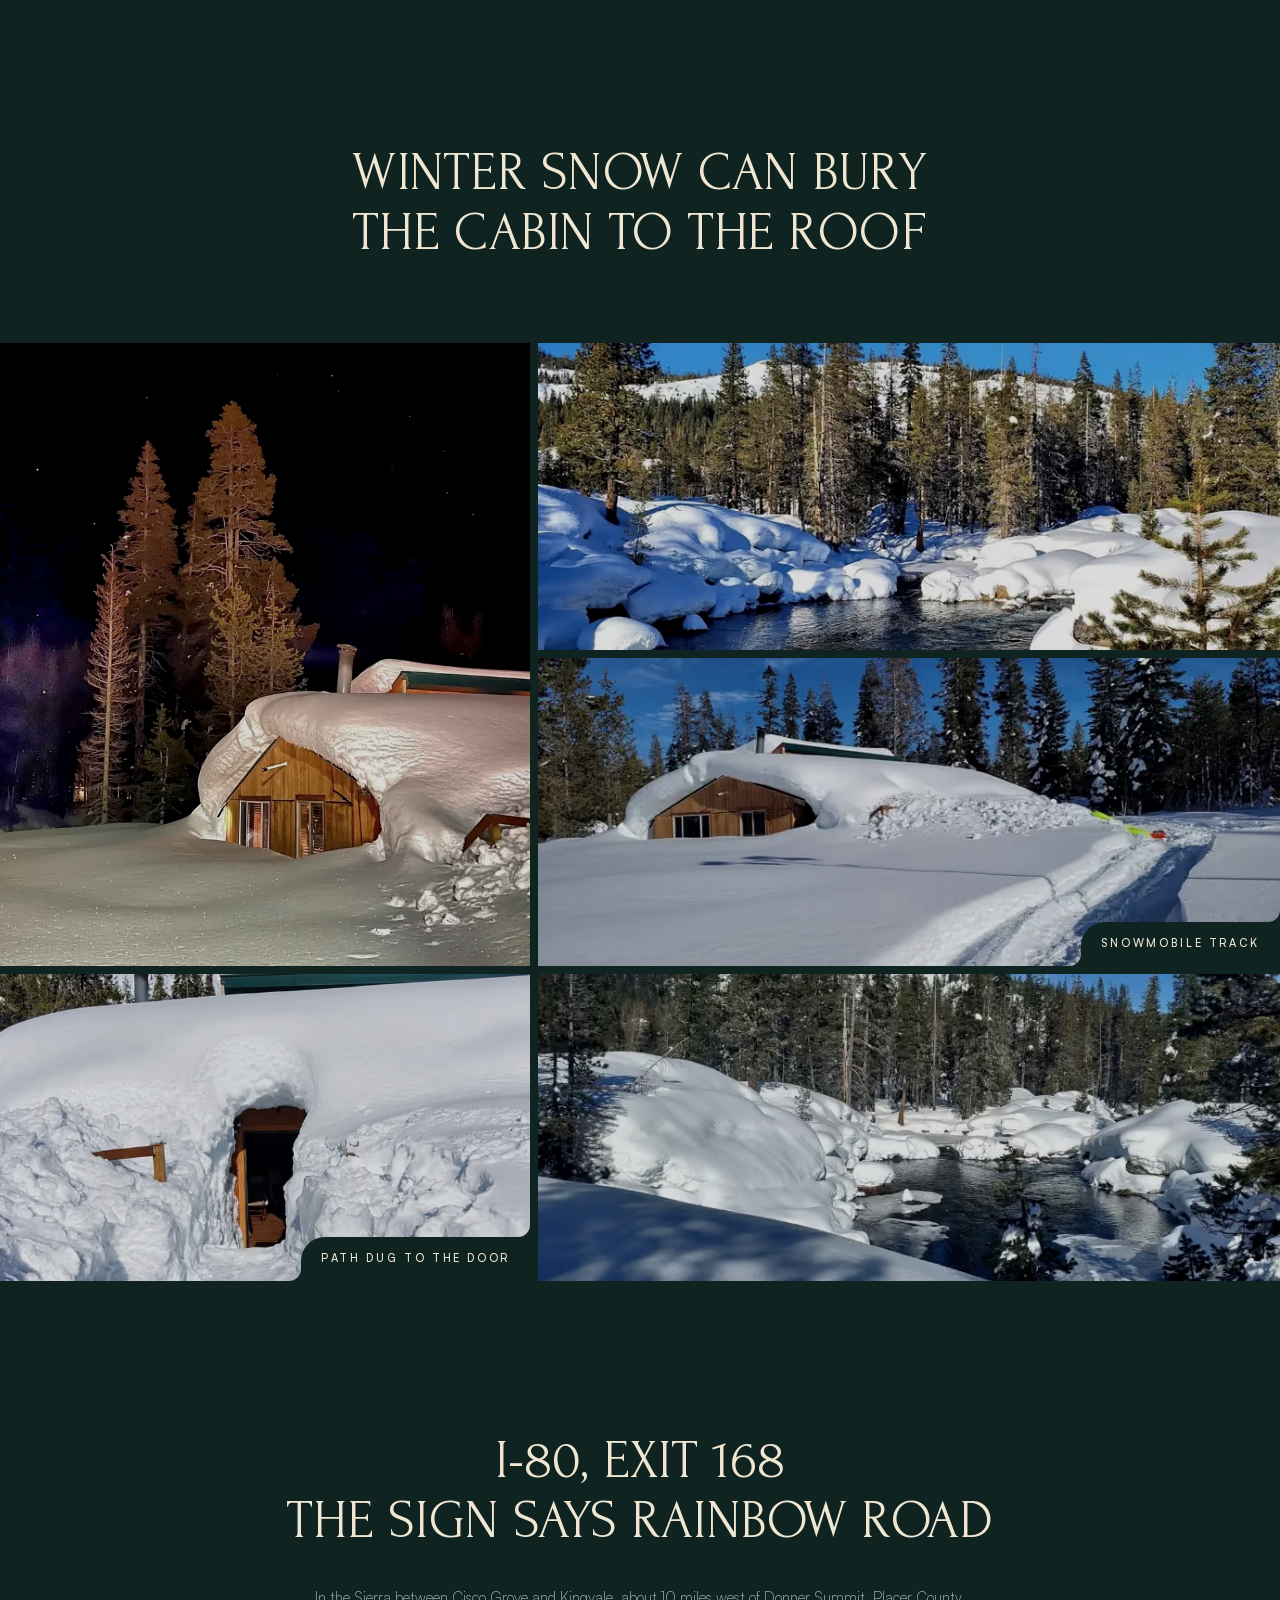
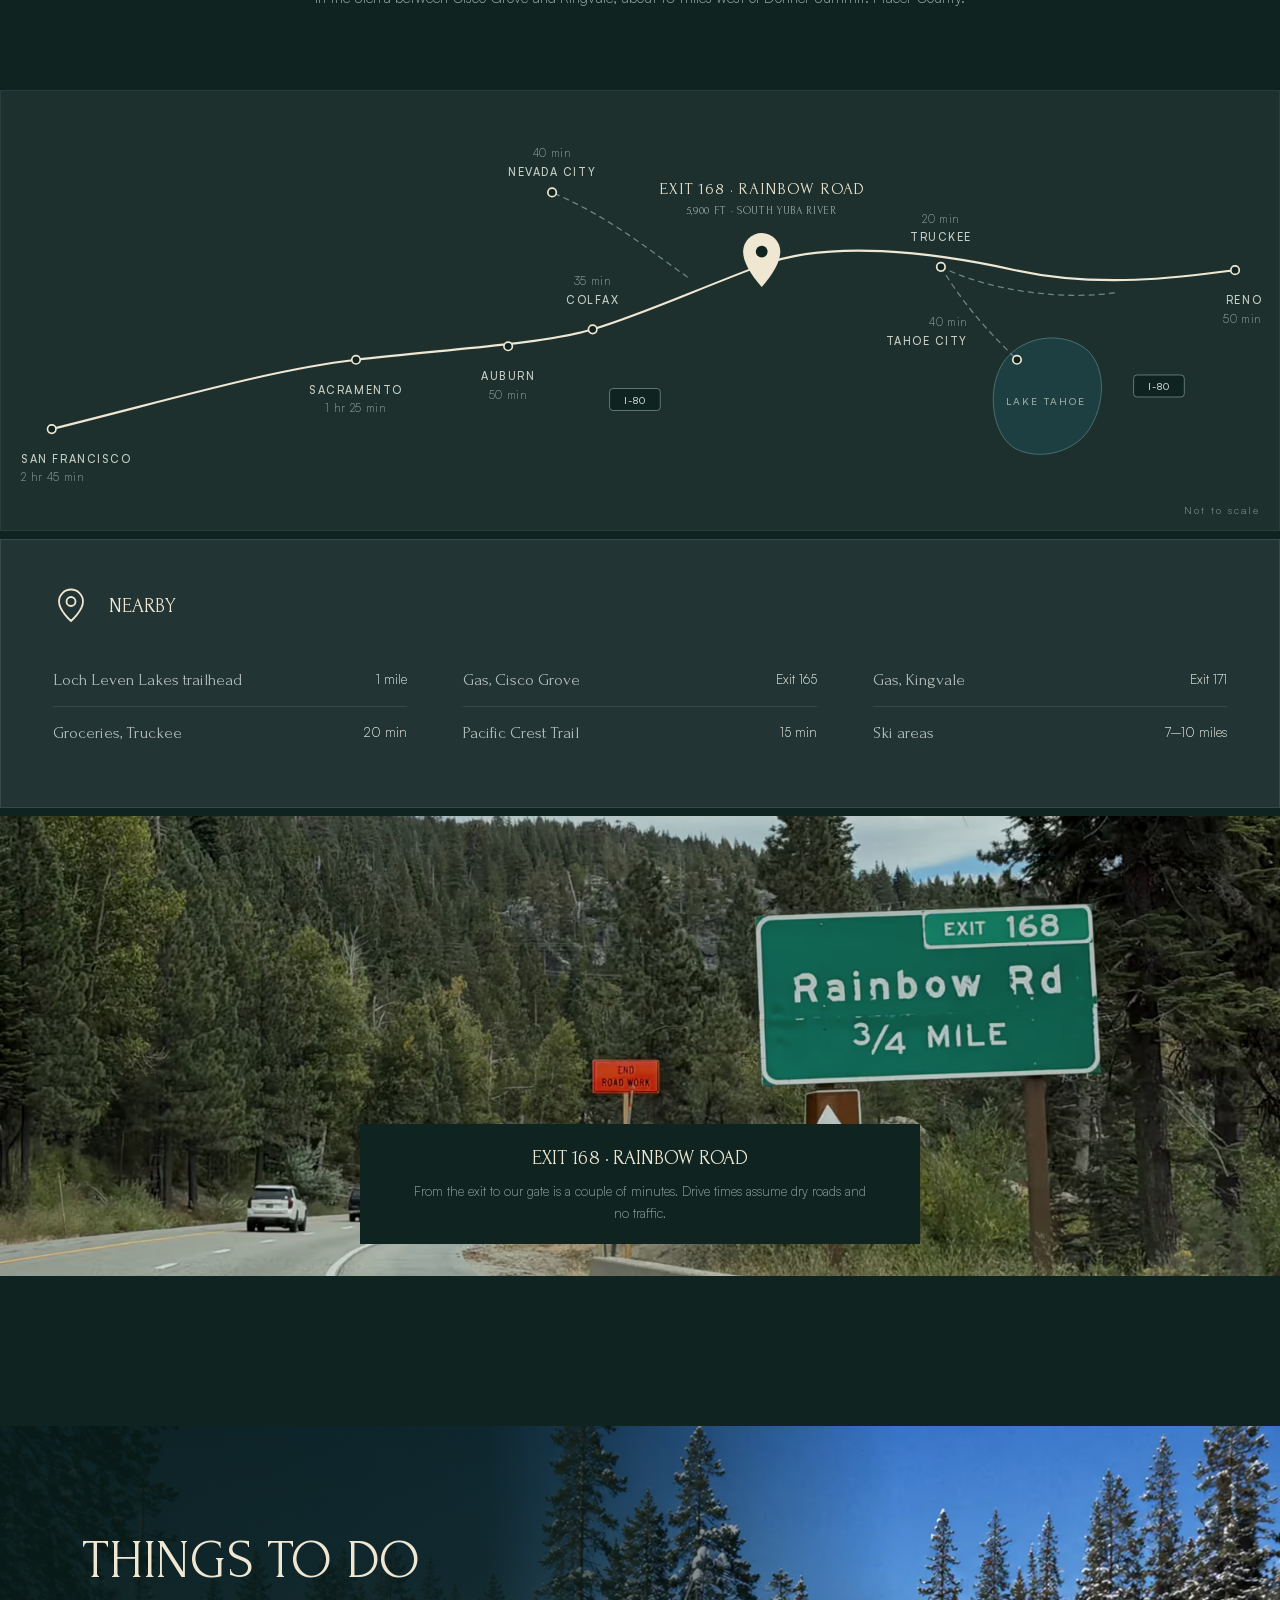
==== commit 59e75b70: "Чем здесь заняться: у каждой вкладки своя картинка, «Прокат» первым, «Мотопутешествия» → «Эндуро»" ====
--- a/index.html
+++ b/index.html
@@ -439,21 +439,34 @@
 
 <section id="land" class="nature">
   <div class="nature-photo">
-    <picture><source type="image/avif" srcset="assets/img/deck-morning-800.avif 800w, assets/img/deck-morning-1672.avif 1672w" sizes="max(100vw, 120svh)"><img src="assets/img/deck-morning-800.webp" srcset="assets/img/deck-morning-800.webp 800w, assets/img/deck-morning-1672.webp 1672w" sizes="max(100vw, 120svh)" width="1672" height="941" alt="Illustration: morning mist over the river, a woman on a yoga mat on the deck with her back to us, boulders and pines across the water" loading="lazy"></picture>
+    <div class="nature-pics">
+      <picture data-for="nature-rentals" class="is-current"><source type="image/avif" srcset="assets/img/nature-rentals-800.avif 800w, assets/img/nature-rentals-1672.avif 1672w" sizes="max(100vw, 120svh)"><img src="assets/img/nature-rentals-800.webp" srcset="assets/img/nature-rentals-800.webp 800w, assets/img/nature-rentals-1672.webp 1672w" sizes="max(100vw, 120svh)" width="1672" height="941" alt="Illustration: a snowmobile with a helmet on the seat, parked by the snowed-in cabin on a clear winter morning" loading="lazy"></picture>
+      <picture data-for="nature-retreat" hidden><source type="image/avif" srcset="assets/img/deck-morning-800.avif 800w, assets/img/deck-morning-1672.avif 1672w" sizes="max(100vw, 120svh)"><img src="assets/img/deck-morning-800.webp" srcset="assets/img/deck-morning-800.webp 800w, assets/img/deck-morning-1672.webp 1672w" sizes="max(100vw, 120svh)" width="1672" height="941" alt="Illustration: morning mist over the river, a woman on a yoga mat on the deck with her back to us, boulders and pines across the water" loading="lazy"></picture>
+      <picture data-for="nature-walks" hidden><source type="image/avif" srcset="assets/img/nature-walks-800.avif 800w, assets/img/nature-walks-1672.avif 1672w" sizes="max(100vw, 120svh)"><img src="assets/img/nature-walks-800.webp" srcset="assets/img/nature-walks-800.webp 800w, assets/img/nature-walks-1672.webp 1672w" sizes="max(100vw, 120svh)" width="1672" height="941" alt="Illustration: two hikers with daypacks on a trail over granite and through the pines along the river" loading="lazy"></picture>
+      <picture data-for="nature-fishing" hidden><source type="image/avif" srcset="assets/img/nature-fishing-800.avif 800w, assets/img/nature-fishing-1672.avif 1672w" sizes="max(100vw, 120svh)"><img src="assets/img/nature-fishing-800.webp" srcset="assets/img/nature-fishing-800.webp 800w, assets/img/nature-fishing-1672.webp 1672w" sizes="max(100vw, 120svh)" width="1672" height="941" alt="Illustration: an angler with a fly rod on a granite boulder at a misty river pool early in the morning" loading="lazy"></picture>
+      <picture data-for="nature-hunting" hidden><source type="image/avif" srcset="assets/img/nature-hunting-800.avif 800w, assets/img/nature-hunting-1672.avif 1672w" sizes="max(100vw, 120svh)"><img src="assets/img/nature-hunting-800.webp" srcset="assets/img/nature-hunting-800.webp 800w, assets/img/nature-hunting-1672.webp 1672w" sizes="max(100vw, 120svh)" width="1672" height="941" alt="Illustration: a hunter in a blaze-orange vest glassing a meadow from the edge of the forest at dawn" loading="lazy"></picture>
+      <picture data-for="nature-riding" hidden><source type="image/avif" srcset="assets/img/nature-riding-800.avif 800w, assets/img/nature-riding-1672.avif 1672w" sizes="max(100vw, 120svh)"><img src="assets/img/nature-riding-800.webp" srcset="assets/img/nature-riding-800.webp 800w, assets/img/nature-riding-1672.webp 1672w" sizes="max(100vw, 120svh)" width="1672" height="941" alt="Illustration: two ATVs parked on a forest dirt road by a granite outcrop, two riders in helmets beside them" loading="lazy"></picture>
+      <picture data-for="nature-enduro" hidden><source type="image/avif" srcset="assets/img/nature-enduro-800.avif 800w, assets/img/nature-enduro-1672.avif 1672w" sizes="max(100vw, 120svh)"><img src="assets/img/nature-enduro-800.webp" srcset="assets/img/nature-enduro-800.webp 800w, assets/img/nature-enduro-1672.webp 1672w" sizes="max(100vw, 120svh)" width="1672" height="941" alt="Illustration: two riders on dirt bikes climbing granite slabs between the pines" loading="lazy"></picture>
+      <picture data-for="nature-camping" hidden><source type="image/avif" srcset="assets/img/nature-camping-800.avif 800w, assets/img/nature-camping-1672.avif 1672w" sizes="max(100vw, 120svh)"><img src="assets/img/nature-camping-800.webp" srcset="assets/img/nature-camping-800.webp 800w, assets/img/nature-camping-1672.webp 1672w" sizes="max(100vw, 120svh)" width="1672" height="941" alt="Illustration: a camper van and a tent on the clearing by the cabin on a misty morning" loading="lazy"></picture>
+    </div>
     <div class="nature-copy">
       <h2>Things to do <br>here and nearby</h2>
       <ul class="nature-tabs" aria-label="Things to do">
-        <li><a href="#nature-retreat" aria-current="true">Yoga and retreats</a></li>
+        <li><a href="#nature-rentals" aria-current="true">Rentals</a></li>
+        <li><a href="#nature-retreat">Yoga and retreats</a></li>
         <li><a href="#nature-walks">Hiking</a></li>
         <li><a href="#nature-fishing">Fishing</a></li>
         <li><a href="#nature-hunting">Hunting</a></li>
         <li><a href="#nature-riding">Off-road</a></li>
-        <li><a href="#nature-rentals">Rentals</a></li>
-        <li><a href="#nature-touring">Motorcycle touring</a></li>
+        <li><a href="#nature-enduro">Dirt bikes</a></li>
         <li><a href="#nature-camping">Camping</a></li>
       </ul>
       <div class="nature-slides">
-        <div class="nature-slide is-current" id="nature-retreat">
+        <div class="nature-slide is-current" id="nature-rentals">
+          <h3>Rent a snowmobile or quad</h3>
+          <p>We rent snowmobiles and quads (ATVs) for $500 per machine per day, with any stay, even day use. You need insurance that covers riding, your own or through us (ask us about it). The rider signs a liability waiver, wears a helmet and rides where we show you. You pay for any damage or loss.</p>
+        </div>
+        <div class="nature-slide" id="nature-retreat">
           <h3>Yoga and retreats</h3>
           <p>We think of this as a place to be alone with nature, and it works well for yoga and retreats. A group of up to 10 can stay a few days at a time, and if you&#x27;re more, we&#x27;ll work it out with you separately. There&#x27;s no internet. You bring the teacher, the mats and the schedule. Practice on the deck, then go to the sauna and the river after.</p>
         </div>
@@ -473,13 +486,9 @@
           <h3>Bring your own off-road vehicles</h3>
           <p>Stay 3 nights or more and you can bring your own dirt bikes, quads (ATVs), snowmobiles and 4x4s or Jeeps. Let us know ahead of time what you&#x27;re bringing. Stick to the routes we show you, and stay out of closed areas. Working mufflers, helmets for everyone on bikes, ATVs and snowmobiles, and spark arresters on dirt bikes and ATVs. Riders under 18 need a parent or guardian on site. No riding drunk or high. No driving in the river, along its banks or through streams. Cross on the bridge. Riders sign a waiver and need insurance.</p>
         </div>
-        <div class="nature-slide" id="nature-rentals">
-          <h3>Rent a snowmobile or quad</h3>
-          <p>We rent snowmobiles and quads (ATVs) for $500 per machine per day, with any stay, even day use. You need insurance that covers riding, your own or through us (ask us about it). The rider signs a liability waiver, wears a helmet and rides where we show you. You pay for any damage or loss.</p>
-        </div>
-        <div class="nature-slide" id="nature-touring">
-          <h3>Motorcycle trips</h3>
-          <p>I-80 over Donner Summit and Highway 49 through Gold Country are both close. Park your bikes by the cabin. After a cold ride over the pass, the sauna is right there.</p>
+        <div class="nature-slide" id="nature-enduro">
+          <h3>Dirt biking on 168 acres</h3>
+          <p>Want to ride hard off-road? Stay 3 nights or more and bring your dirt bikes: the whole 168 acres of granite and pine forest are yours to ride. Tell us ahead of time and we&#x27;ll agree on where. Keep out of the river and off its banks, and cross on the bridge. California requires a spark arrester on forest land, and everyone wears a helmet. Every rider signs a waiver and needs insurance, your own or ours. Want marked public trails as well? The Prosser Hill OHV area in Tahoe National Forest is just north of Truckee.</p>
         </div>
         <div class="nature-slide" id="nature-camping">
           <h3>Tents, vans and RVs</h3>
@@ -638,7 +647,7 @@
     <p>Exit&nbsp;168 · Rainbow Road · Placer County, California</p>
     <p><a href="tel:+19169144407">916-914-4407</a> <a href="https://wa.me/19169144407" target="_blank" rel="noopener">WhatsApp</a> <a href="https://www.facebook.com/clubexit168">Facebook</a></p>
   </div>
-  <div class="copyright">© 2026&nbsp;Exit&nbsp;168 · Illustrated from our own photos:  <span class="wide-only">the opening image, </span>the aerial views in summer and winter, the sauna stove and the morning on the deck. Every other photo was taken here at Exit 168. This site counts visits with web analytics.</div>
+  <div class="copyright">© 2026&nbsp;Exit&nbsp;168 · Illustrated from our own photos:  <span class="wide-only">the opening image, </span>the aerial views in summer and winter, the sauna stove, and the pictures for each thing to do, from rentals to camping. Every other photo was taken here at Exit 168. This site counts visits with web analytics.</div>
 </footer>
 
 <div class="sticky-cta" id="sticky-cta" hidden>
--- a/style.css
+++ b/style.css
@@ -121,6 +121,8 @@
 .estate-stage{position:relative;height:min(100svh,66.67vw);min-height:520px;overflow:hidden;container-type:size;background:var(--night)}
 .estate-close,.estate-pins{--ax:.51;--ay:.53}
 .estate-close img{position:absolute;inset:0}
+/* the moving water, drawn by the script over both pictures */
+.estate-water{position:absolute;inset:0;width:100%;height:100%;pointer-events:none}
 /* the same view in winter: only the scroll scene shows it (the winter photographs further down carry it otherwise) */
 .estate-winter{display:none}
 .pin{position:absolute;left:var(--x);top:var(--y);display:flex;flex-direction:column;align-items:center;transform:translate(-50%,-100%);color:var(--ivory);font:400 18px/1 Forum,Georgia,serif;letter-spacing:.06em;text-transform:uppercase}
@@ -272,10 +274,16 @@
 .winter-grid .photo:first-child img{object-position:50% 70%}
 .winter-grid [data-photo="winter-trench"] img{object-position:50% 35%}
 
-/* the place for time alone with nature: a morning on the deck, and six things to do shown one at a time —
+/* the place for time alone with nature: eight things to do shown one at a time, each with its own picture —
    the names switch them, and on a phone a swipe does too */
 .nature{margin-top:var(--section-top)}
 .nature-photo{position:relative;display:grid;align-items:center;min-height:max(520px,min(78svh,720px));overflow:hidden}
+.nature-pics{position:absolute;inset:0;isolation:isolate}
+/* the pictures lie on top of each other; the new one fades in over the old, which drops out once it is covered.
+   Without the script the others stay [hidden] and only the first one ever loads */
+.nature-pics img{transition:opacity 0s .4s}
+.nature-pics :not(.is-current)>img{opacity:0}
+.nature-pics .is-current>img{z-index:1;transition:opacity .4s ease-out}
 .nature-photo img{position:absolute;inset:0;object-position:60% 72%}
 .nature-photo::after{content:'';position:absolute;inset:0;pointer-events:none;background:linear-gradient(90deg,rgba(8,27,24,.93) 0%,rgba(8,27,24,.88) 38%,rgba(8,27,24,.4) 56%,rgba(8,27,24,0) 70%)}
 .nature-copy{position:relative;z-index:1;width:min(700px,50vw);margin-left:6.5vw;padding:72px 0}
@@ -500,7 +508,8 @@
   .house-facts{grid-template-columns:1fr;margin-top:40px}
   .house-facts li:nth-last-child(2){border-bottom:0}
   .nature-photo{display:block;min-height:0;overflow:visible}
-  .nature-photo img{position:static;height:min(62svh,560px);object-position:78% 70%}
+  .nature-pics{position:relative;height:min(62svh,560px)}
+  .nature-photo img{object-position:78% 70%}
   .nature-photo::after{display:none}
   .nature-copy{width:auto;margin:0;padding:48px 24px 0}
   .nature-copy h2{font-size:var(--headline)}
@@ -567,7 +576,9 @@
   .arrival-card{padding:28px 20px}
   .arrival-card h3{margin-bottom:16px}
   .arrival-photo{height:380px}
-  .nature-photo img{height:auto;aspect-ratio:4/5;object-position:82% 70%}
+  .nature-pics{height:auto;aspect-ratio:4/5}
+  .nature-photo img{object-position:82% 70%}
+  .nature-pics [data-for=nature-rentals] img{object-position:90% 70%}
   .nature-copy{padding:36px 20px 0}
   .nature-copy h2 br{display:none}
   .nature-tabs{gap:0 22px;margin-top:20px}
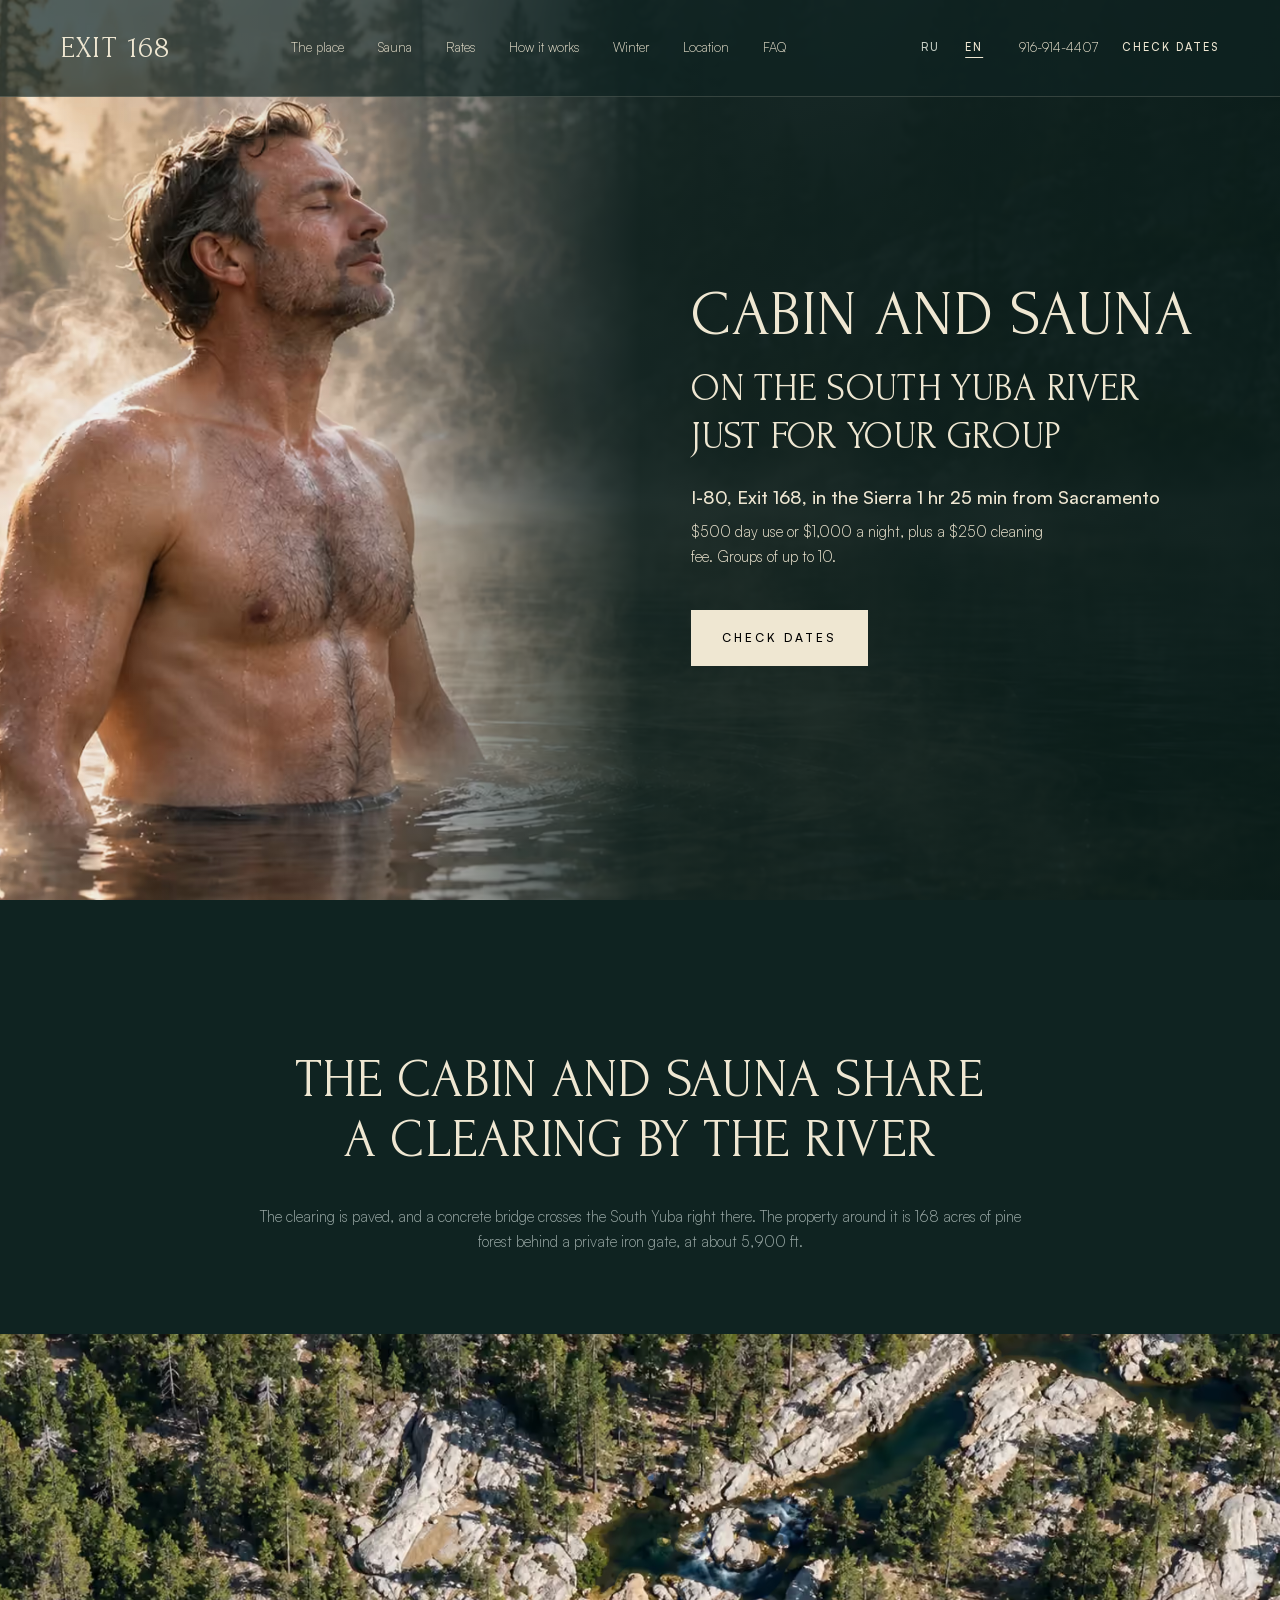
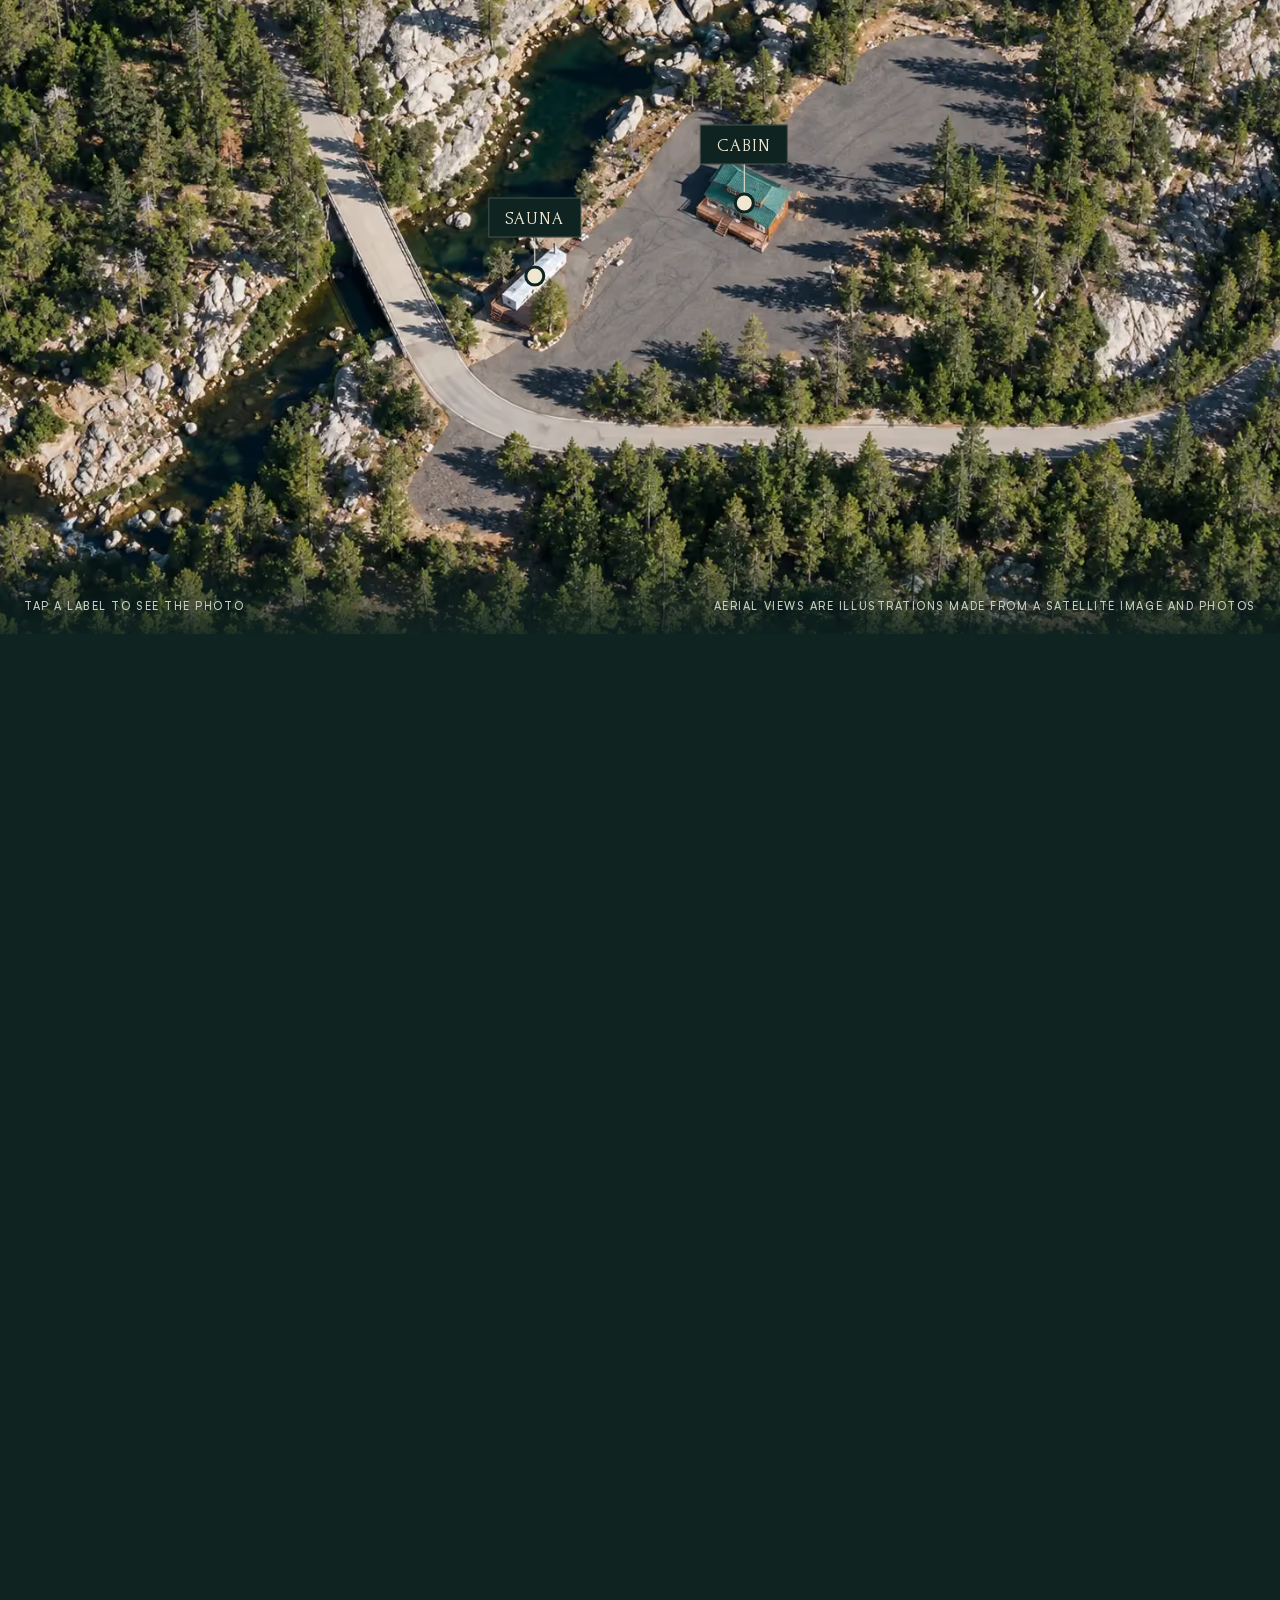
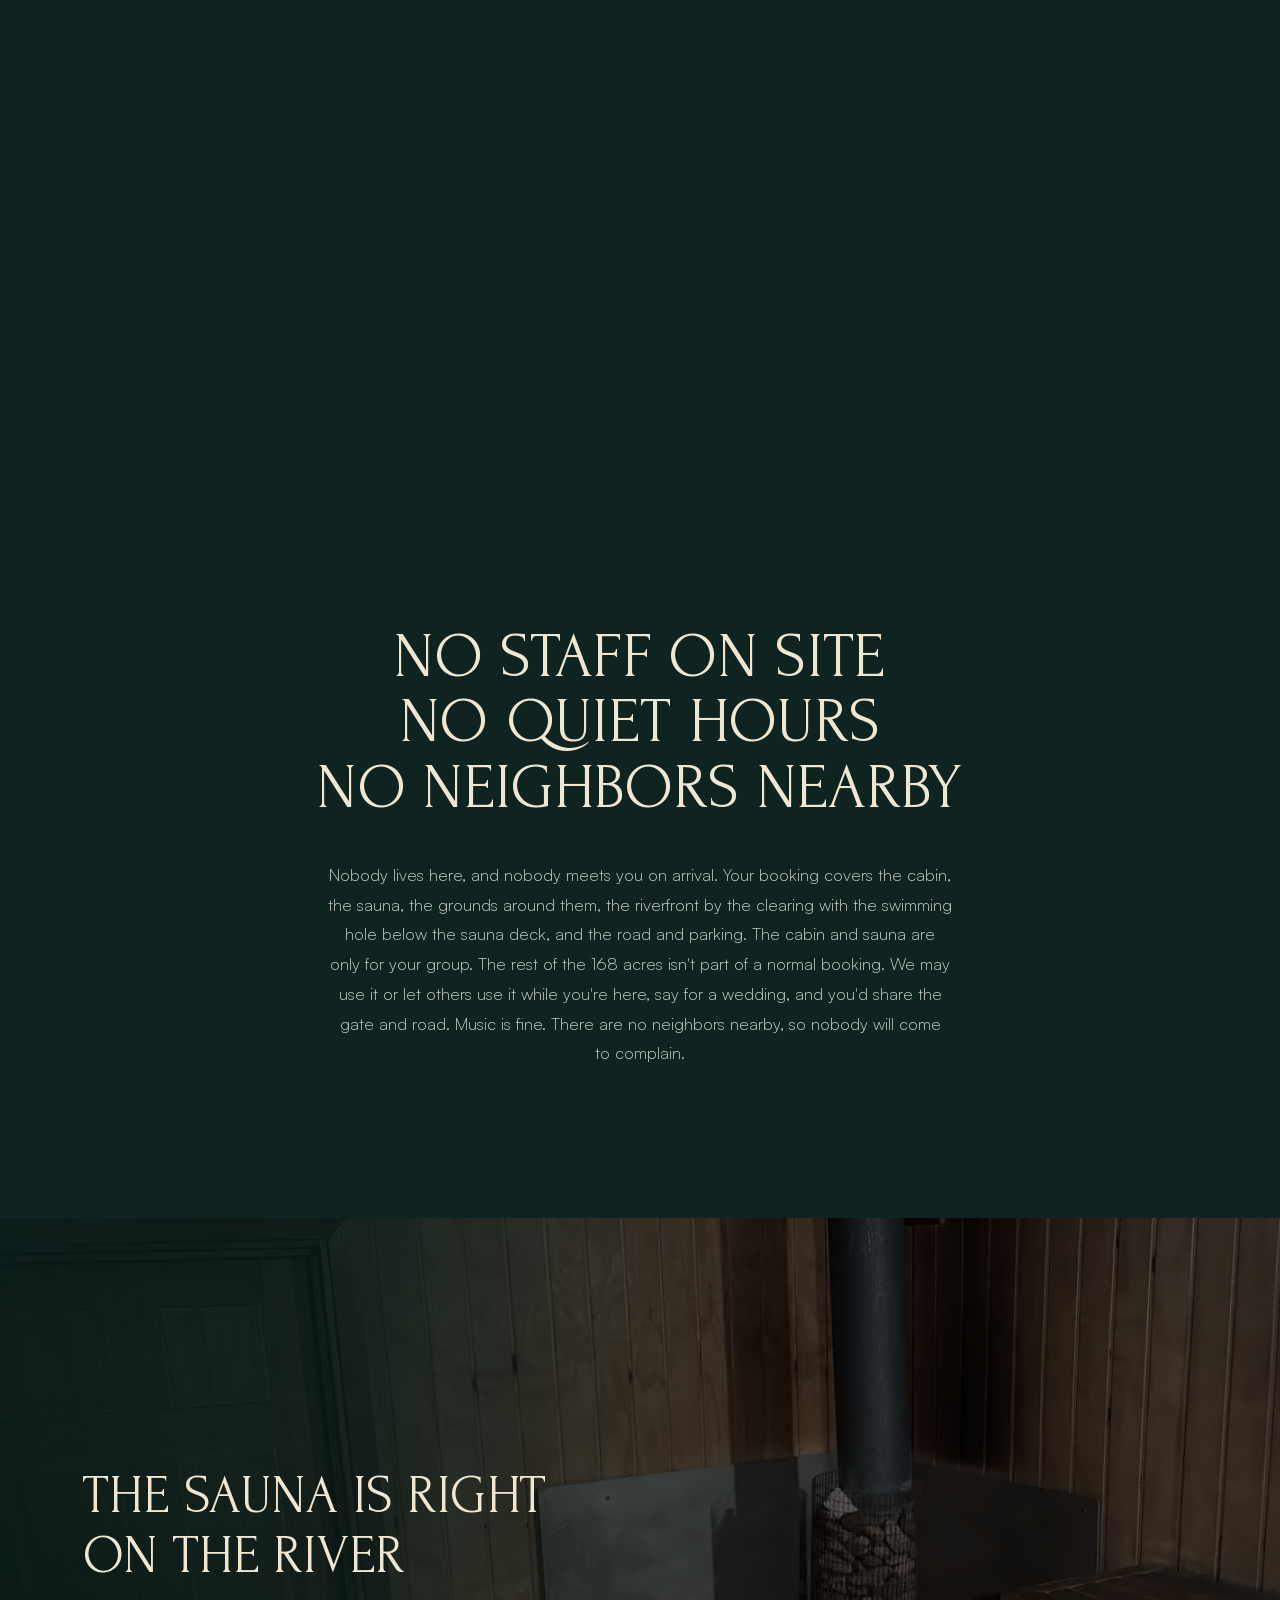
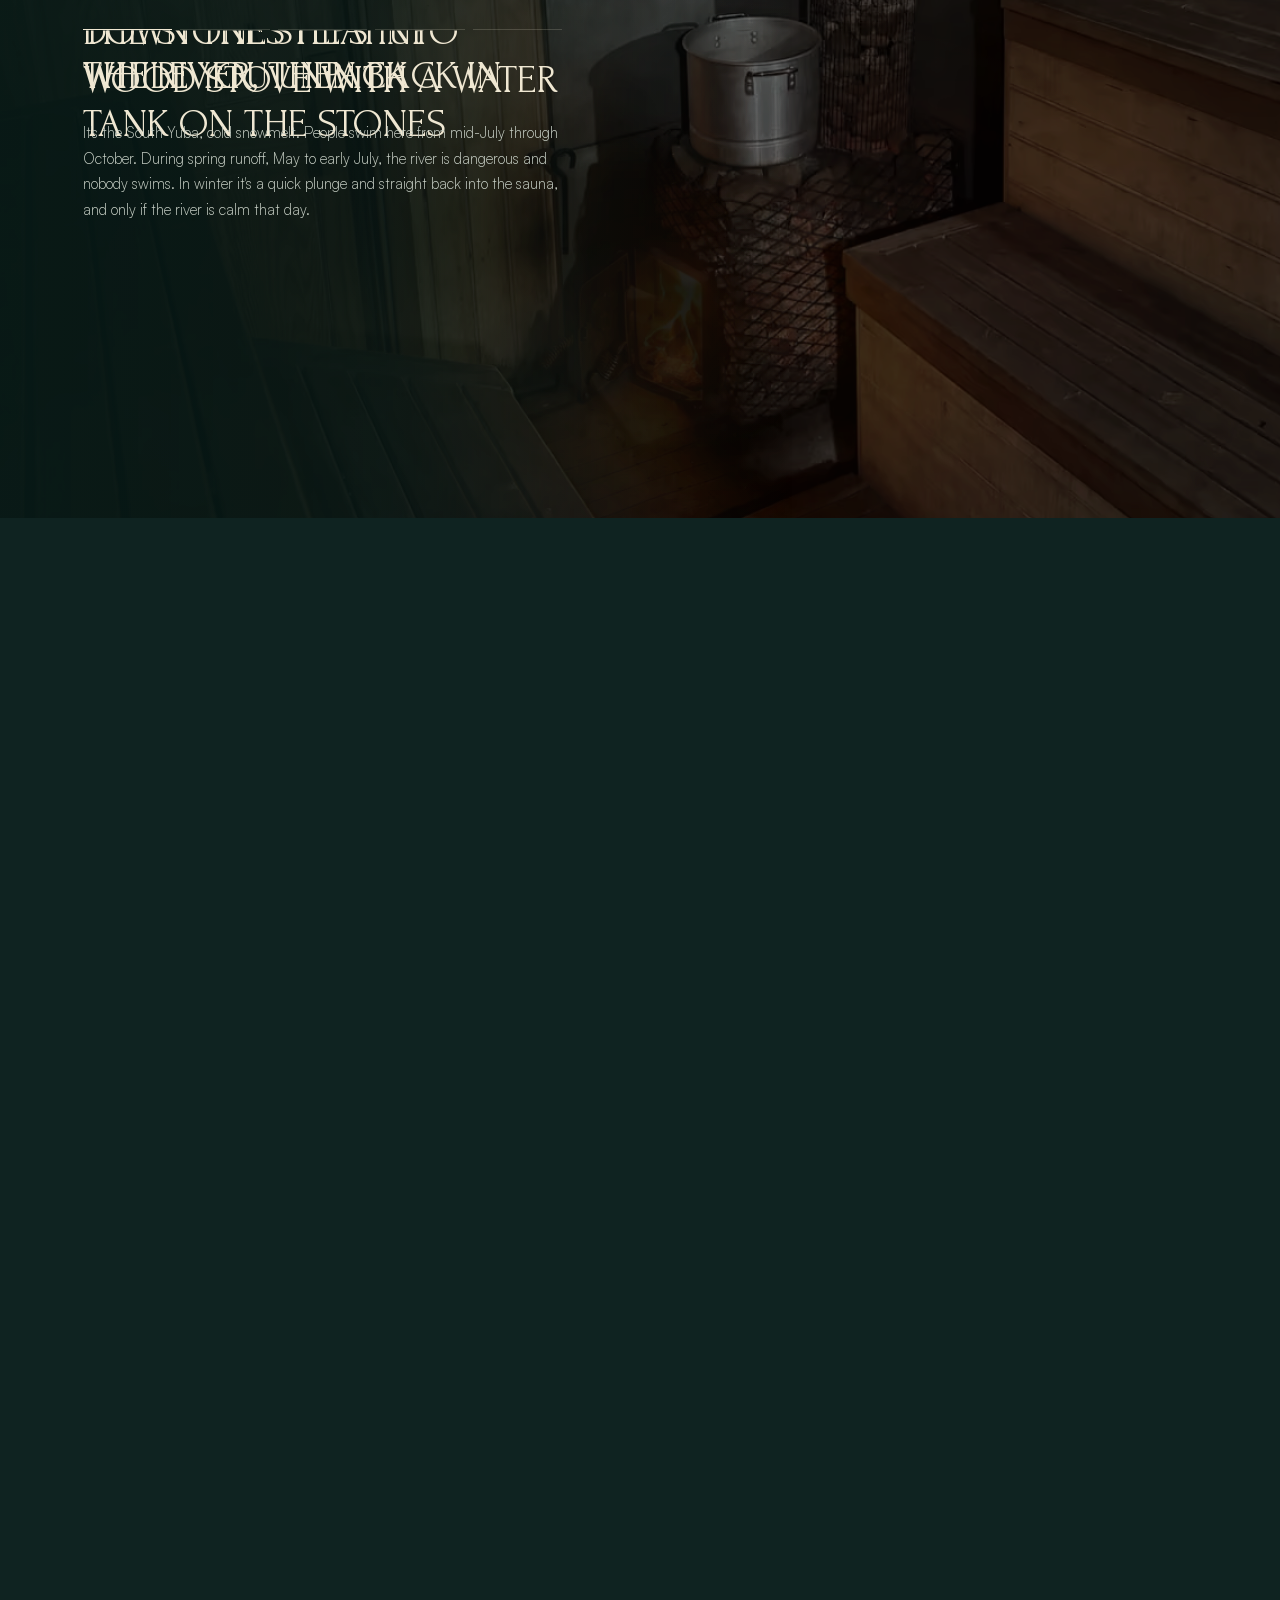
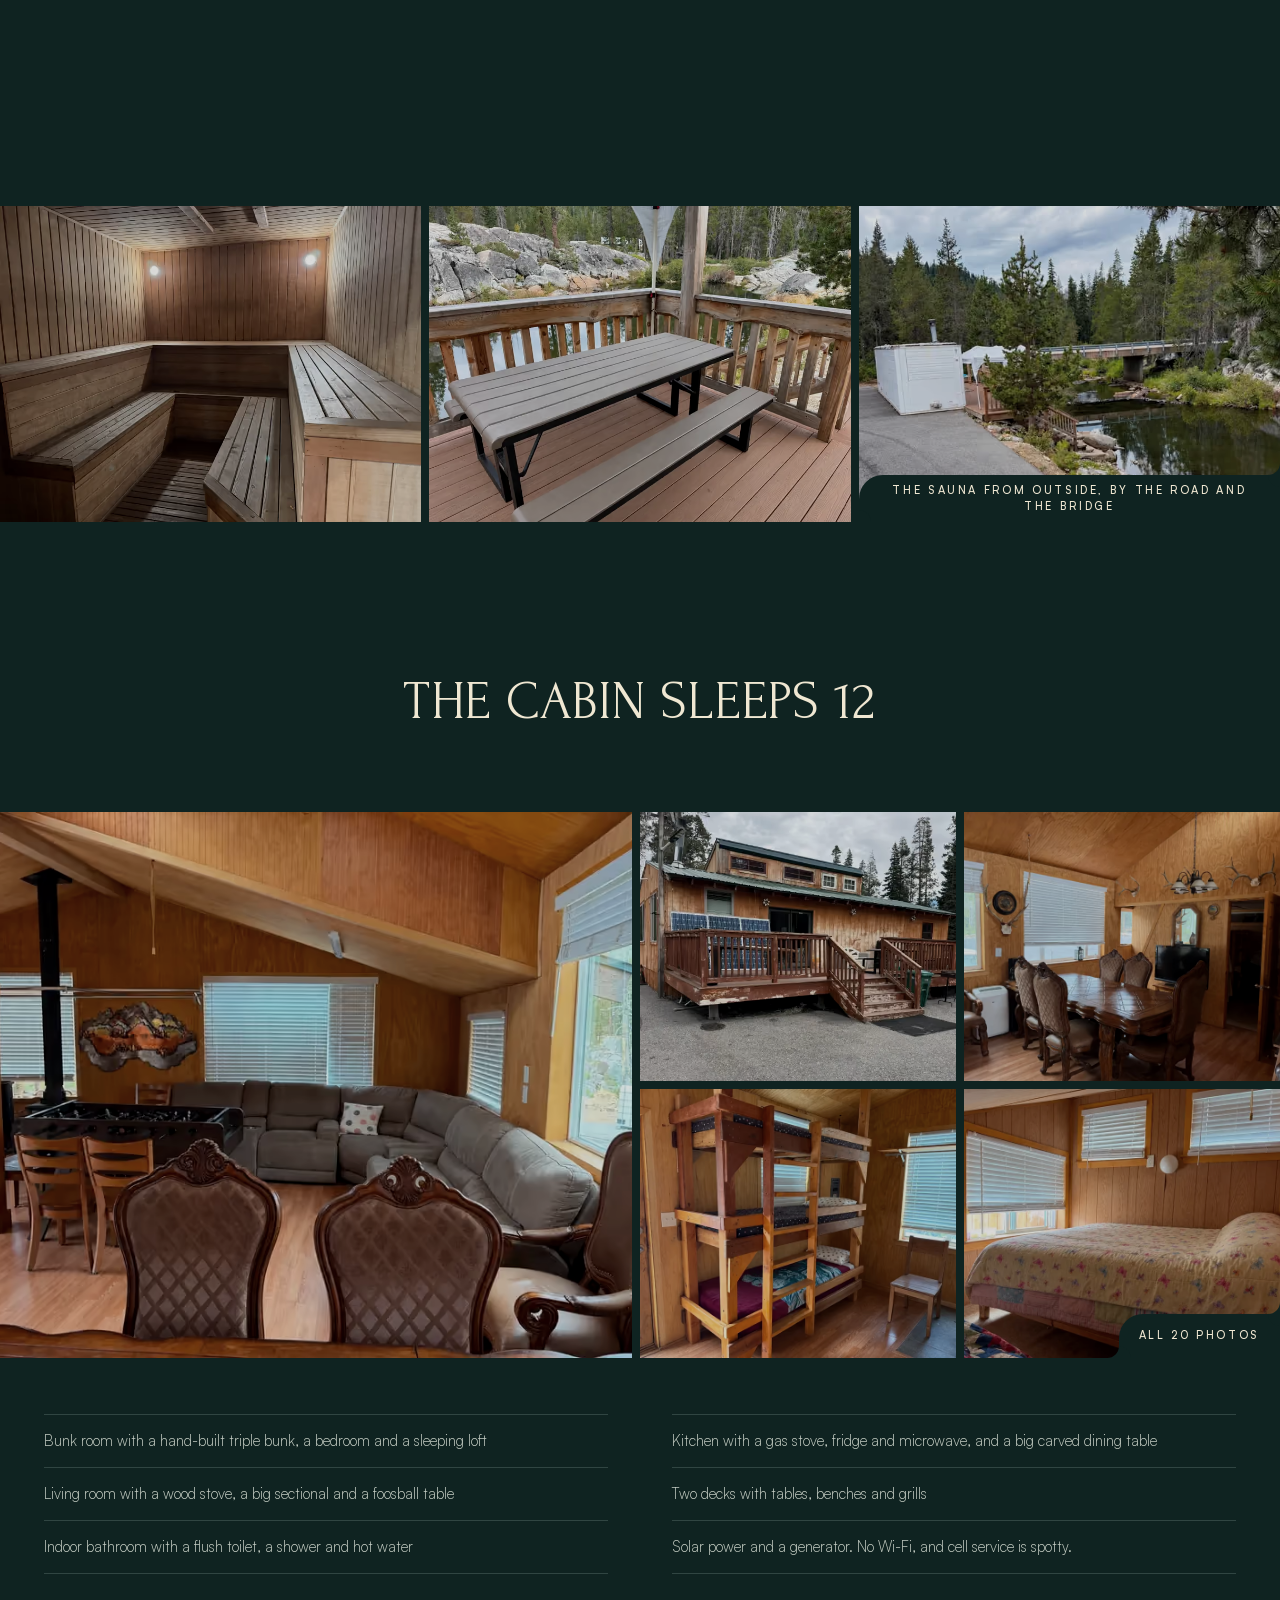
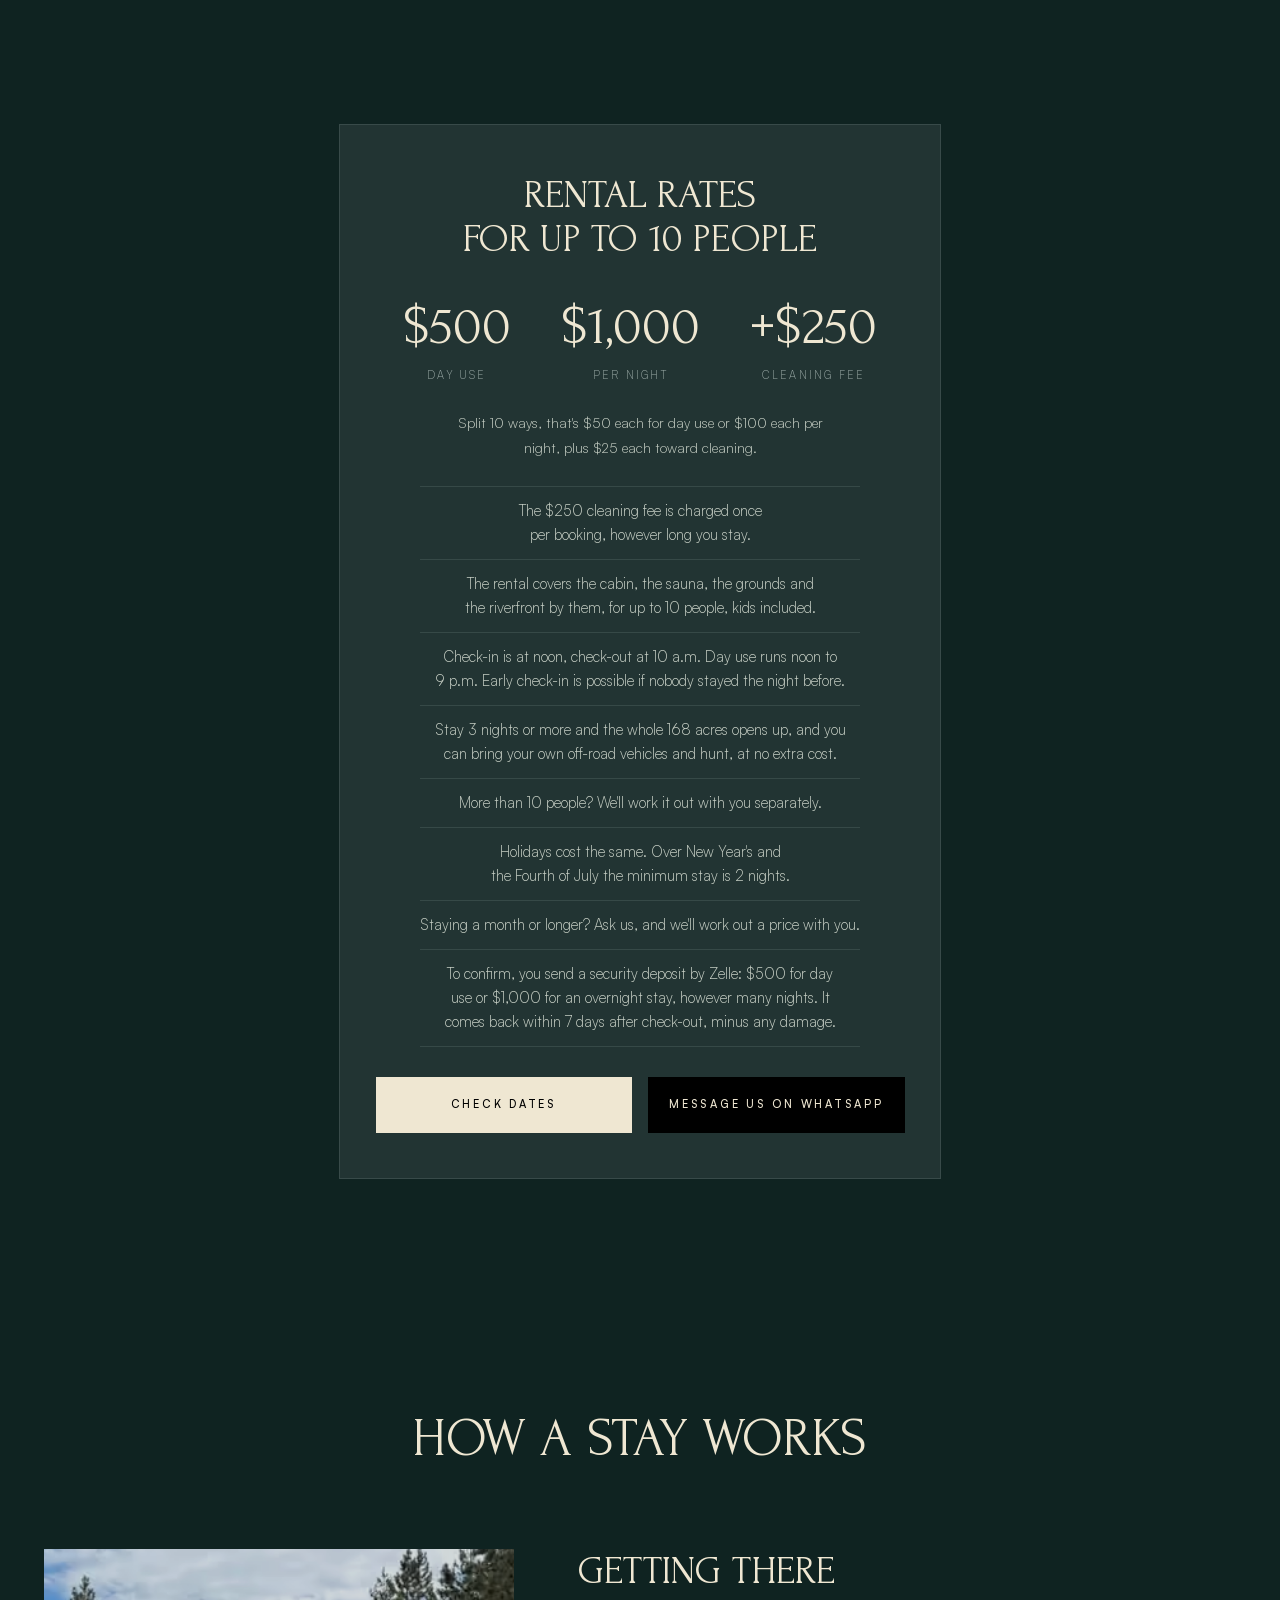
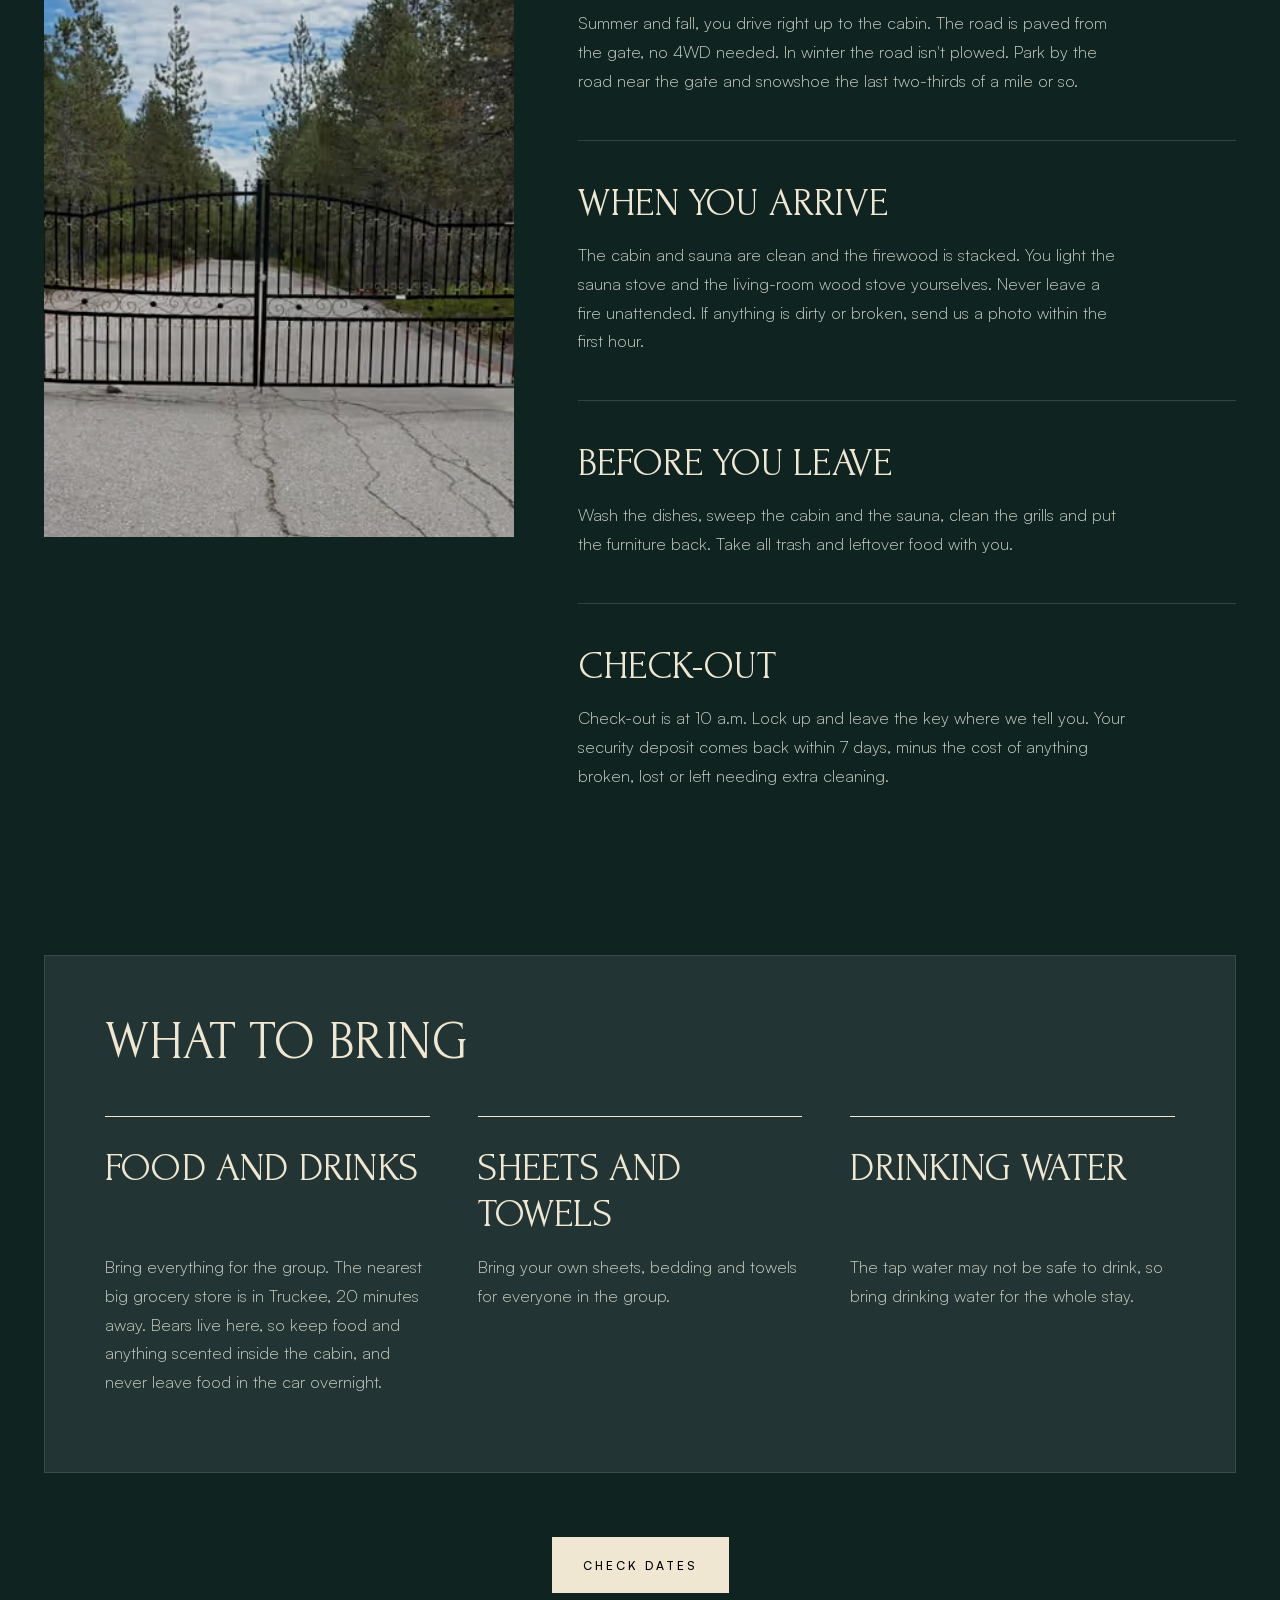
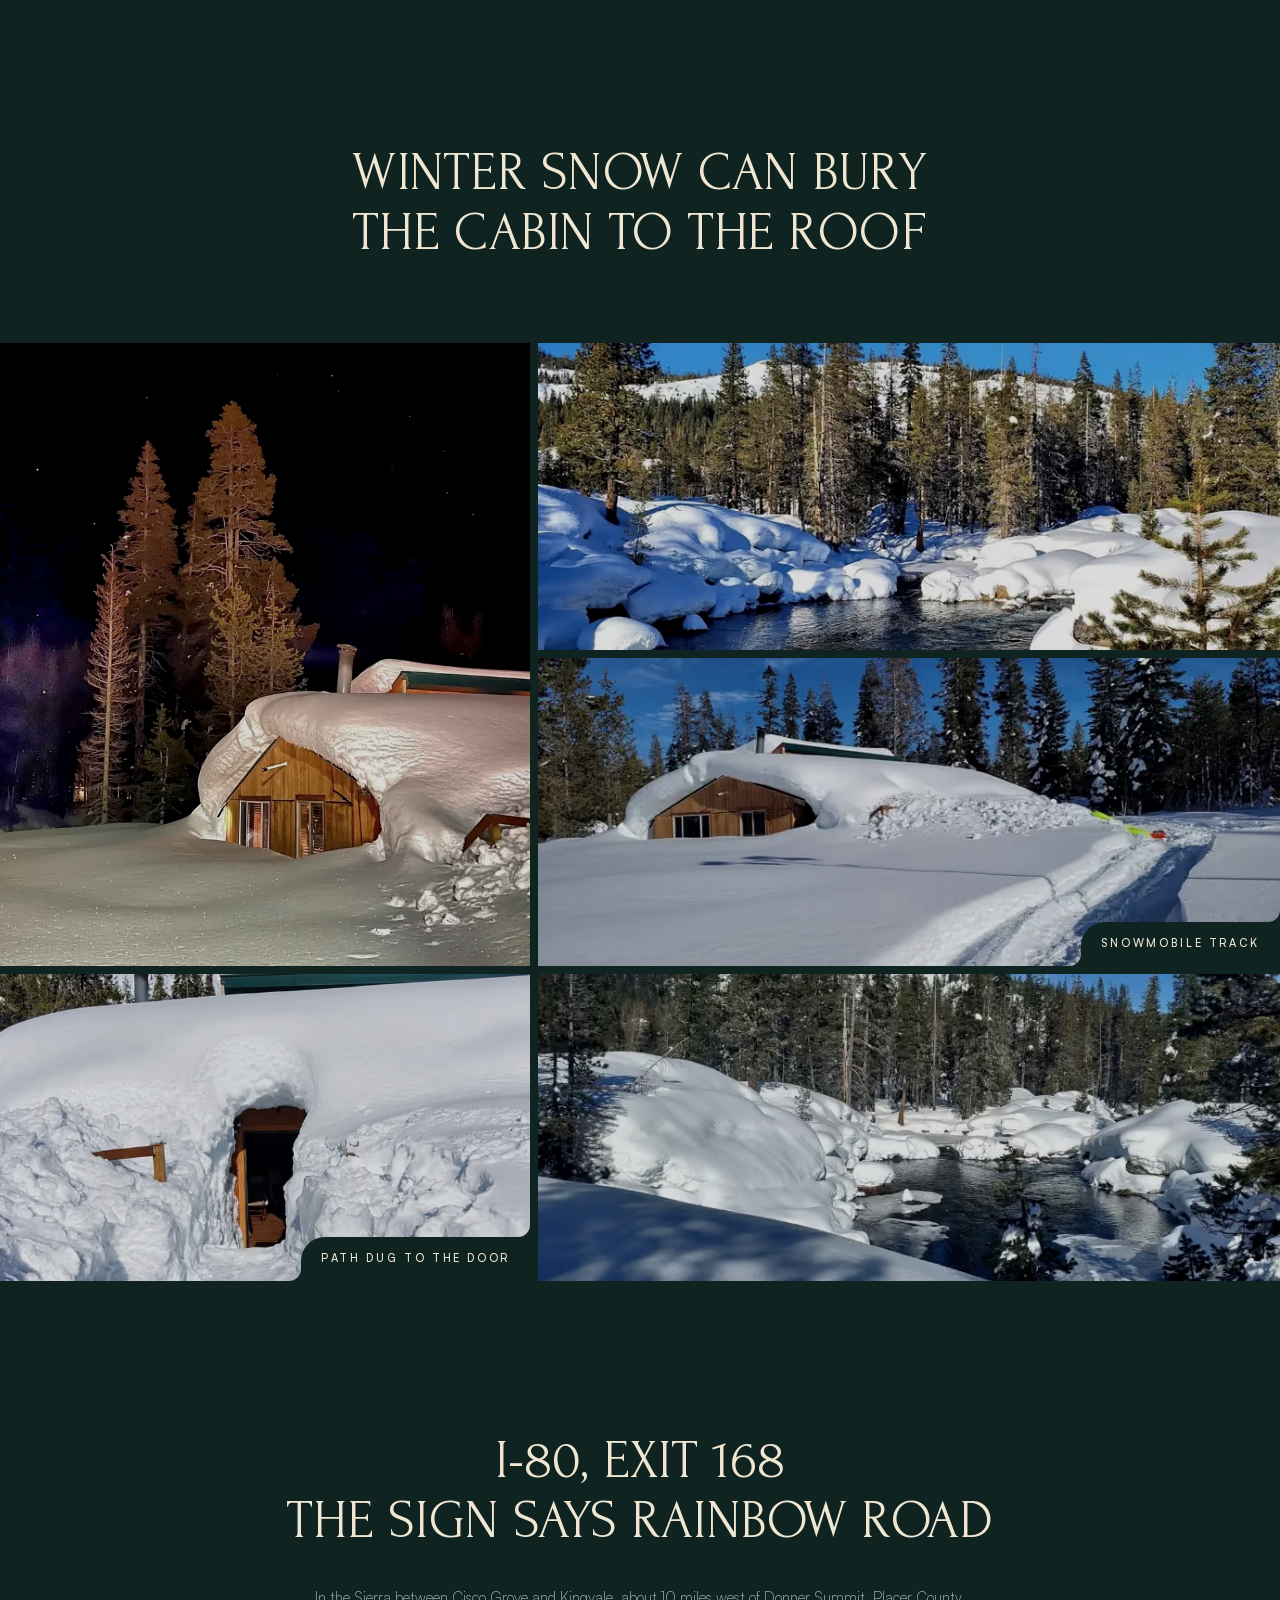
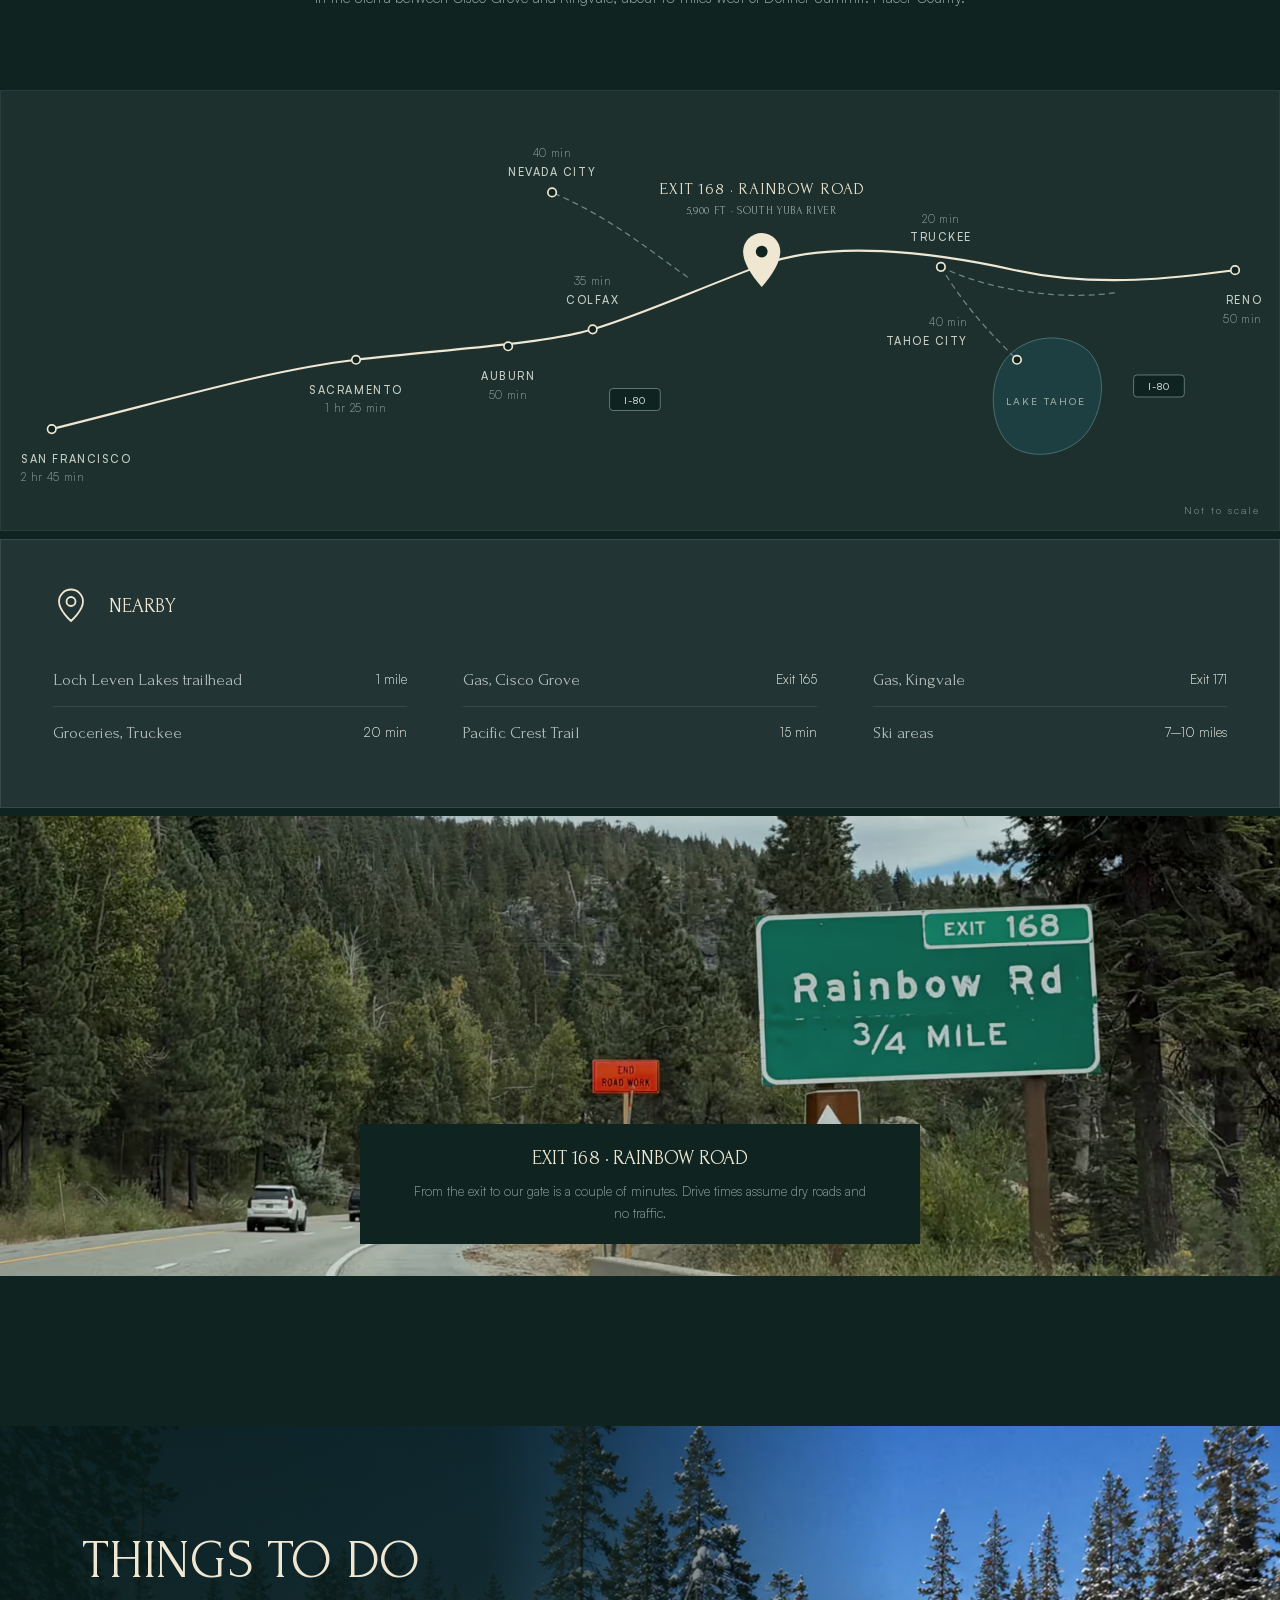
==== commit d92d1709: "Политика конфиденциальности (EN и RU), ссылка на неё в подвале; в подвале — про рекламу Google и Met" ====
--- a/index.html
+++ b/index.html
@@ -647,7 +647,7 @@
     <p>Exit&nbsp;168 · Rainbow Road · Placer County, California</p>
     <p><a href="tel:+19169144407">916-914-4407</a> <a href="https://wa.me/19169144407" target="_blank" rel="noopener">WhatsApp</a> <a href="https://www.facebook.com/clubexit168">Facebook</a></p>
   </div>
-  <div class="copyright">© 2026&nbsp;Exit&nbsp;168 · Illustrated from our own photos:  <span class="wide-only">the opening image, </span>the aerial views in summer and winter, the sauna stove, and the pictures for each thing to do, from rentals to camping. Every other photo was taken here at Exit 168. This site counts visits with web analytics.</div>
+  <div class="copyright">© 2026&nbsp;Exit&nbsp;168 · Illustrated from our own photos:  <span class="wide-only">the opening image, </span>the aerial views in summer and winter, the sauna stove, and the pictures for each thing to do, from rentals to camping. Every other photo was taken here at Exit 168. Google Analytics and Yandex Metrica count visits to this site, and Google and Meta show our ads to people who have been here. <a class="nowrap" href="privacy/">Privacy policy</a></div>
 </footer>
 
 <div class="sticky-cta" id="sticky-cta" hidden>
--- a/style.css
+++ b/style.css
@@ -436,6 +436,23 @@
 .footer-main p a{display:inline-block;padding:12px 10px;color:var(--ivory);text-decoration:underline}
 .copyright{border-top:1px solid #1c1c1c;padding:26px 20px;font-size:11px;color:#a6afad;letter-spacing:.06em;max-width:80ch;margin:auto;line-height:1.7}
 
+/* ---------- privacy policy (privacy/, ru/privacy/): the footer link to it, and its pages: the site's header and footer, one text column ---------- */
+.copyright a{color:var(--ivory);text-decoration:underline}
+.legal .lang{margin-left:auto}
+.legal .copyright{padding-bottom:26px}
+.policy{max-width:760px;margin:auto;padding:160px 24px 104px;font-size:16px}
+.policy h1{font-size:min(var(--headline),7.6vw);overflow-wrap:break-word}
+.policy h2{font-size:30px;margin-top:64px;overflow-wrap:break-word}
+.policy h3{margin-top:32px}
+.policy p,.policy li{margin-top:16px;color:var(--soft)}
+.policy .effective{margin-top:12px;font-size:14px;color:var(--muted)}
+.policy ul{padding-left:20px;list-style:disc}
+.policy li::marker{color:var(--muted)}
+.policy strong{font-weight:500;color:var(--ivory)}
+.policy a{color:var(--ivory);text-decoration:underline}
+@media(max-width:900px){.policy{padding-top:120px}}
+@media(max-width:600px){.policy{padding:112px 20px 72px}.policy h2{font-size:24px;margin-top:48px}}
+
 /* ---------- sticky action (mobile) ---------- */
 .sticky-cta{display:none}
 
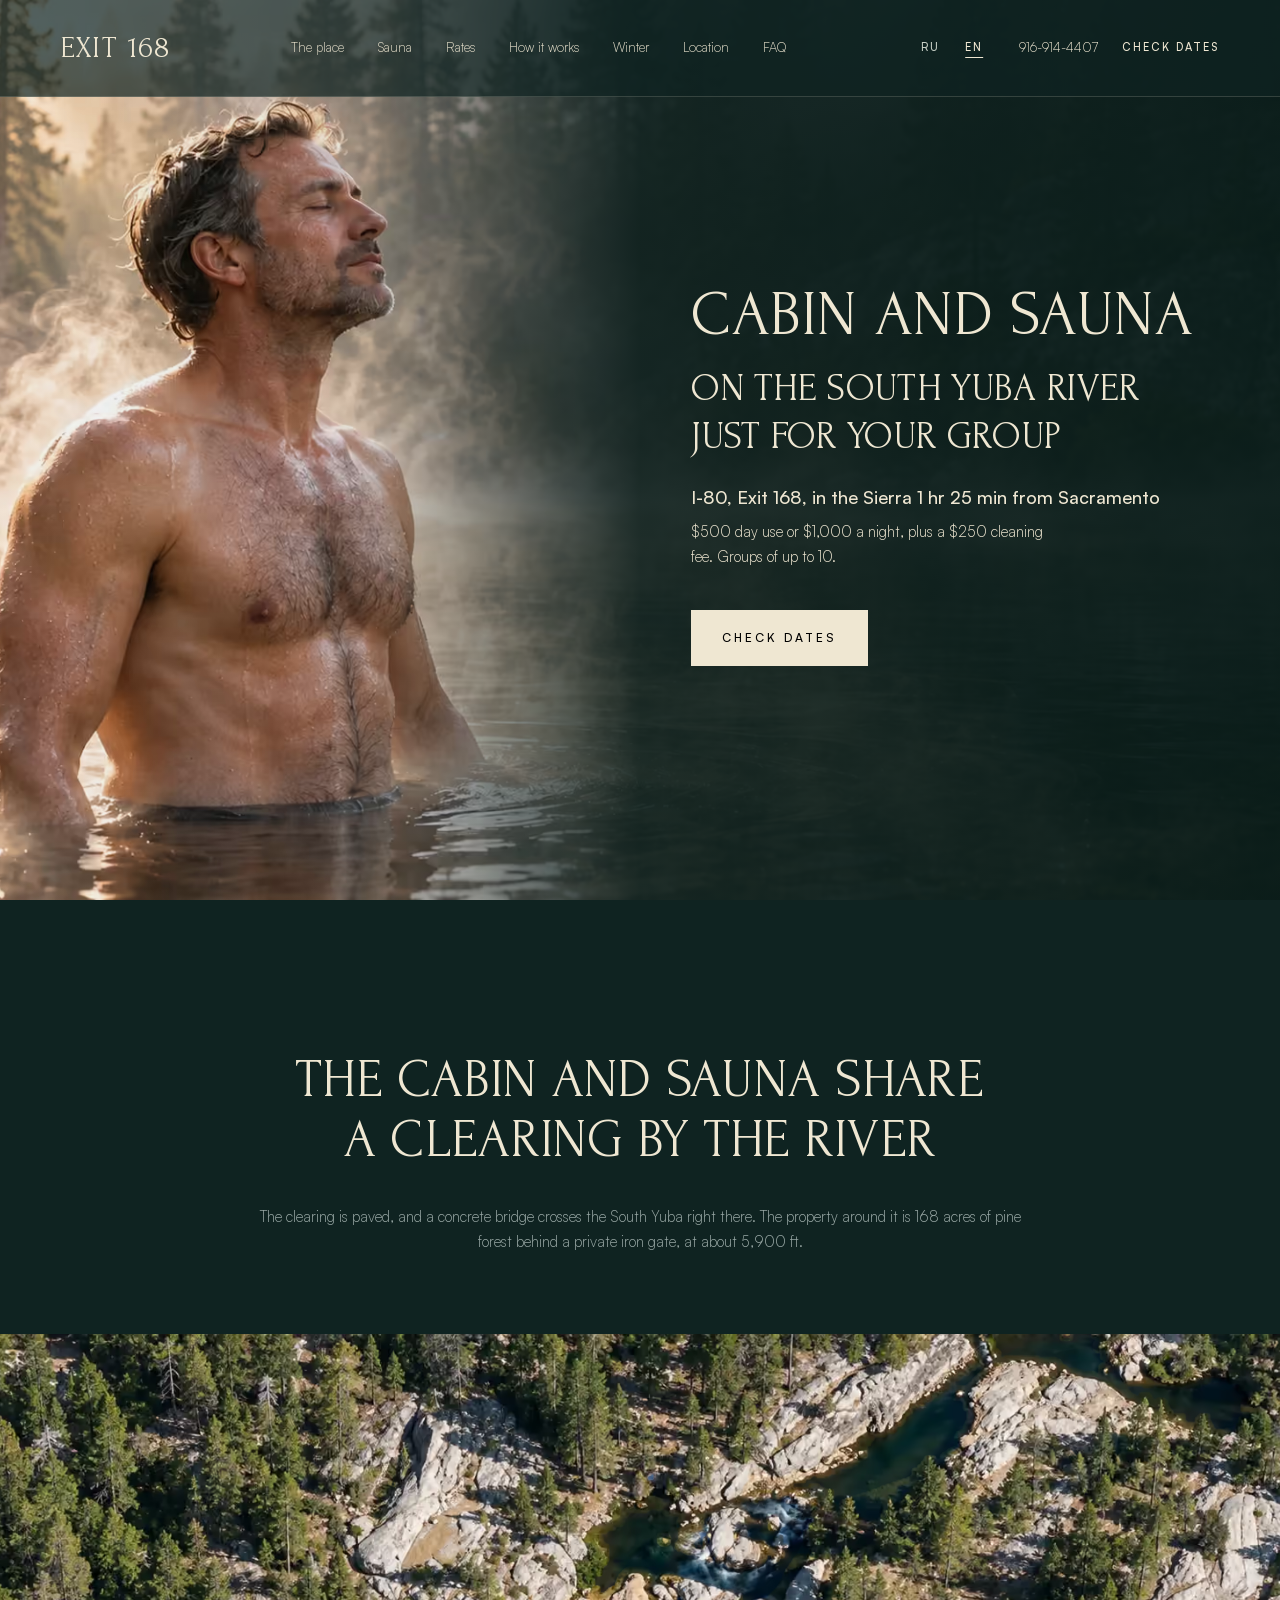
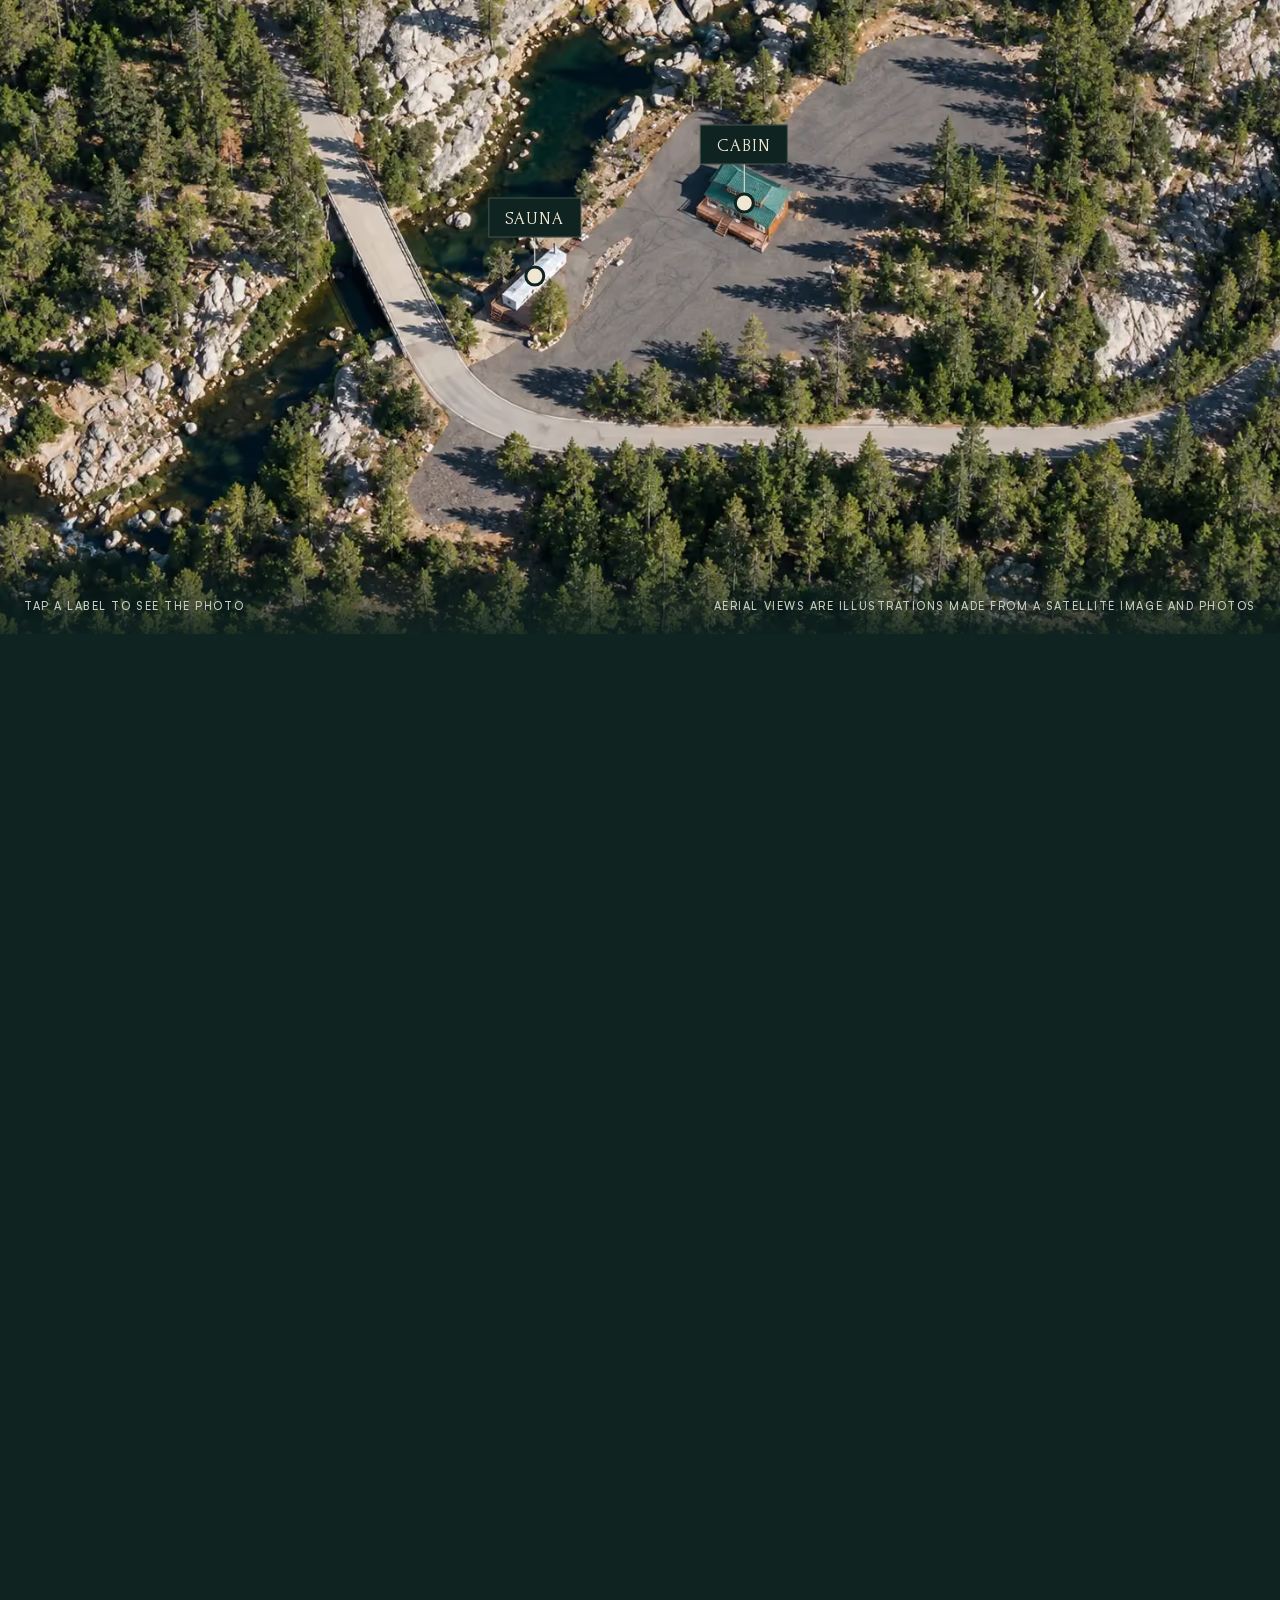
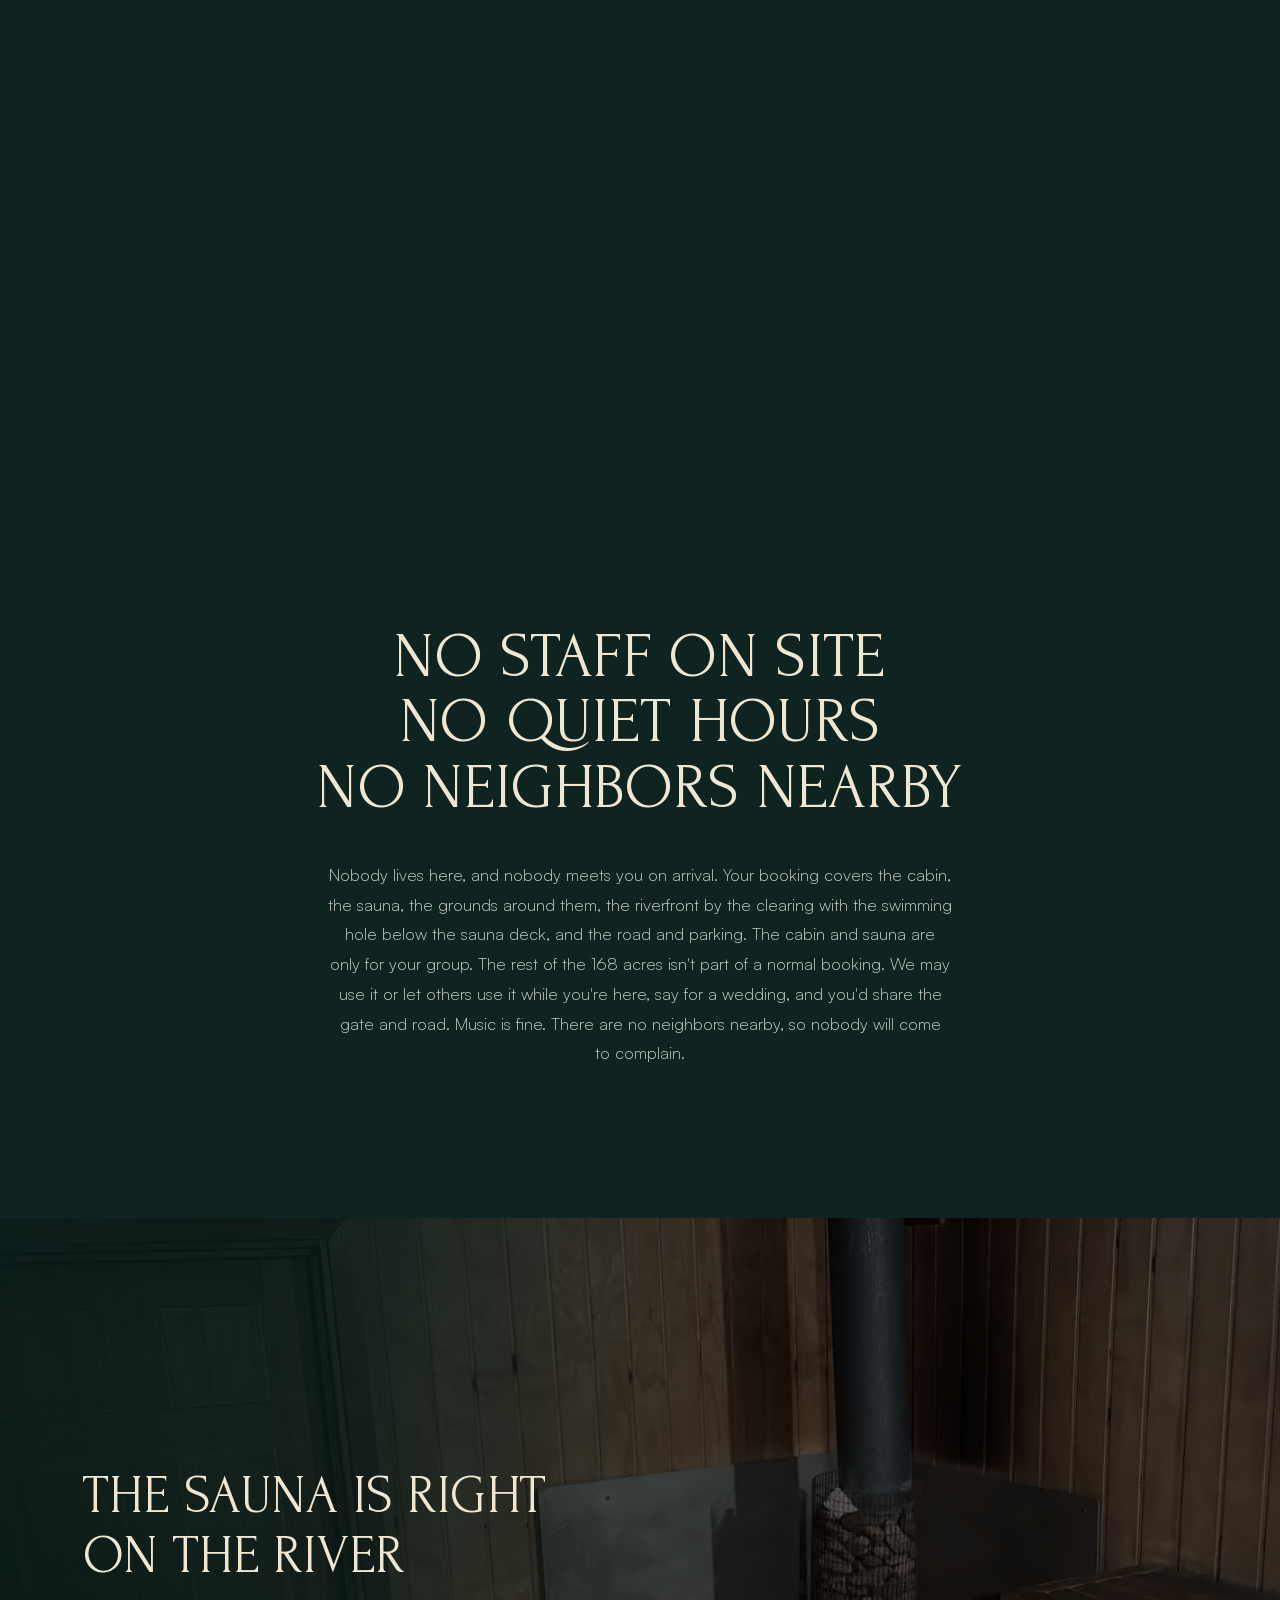
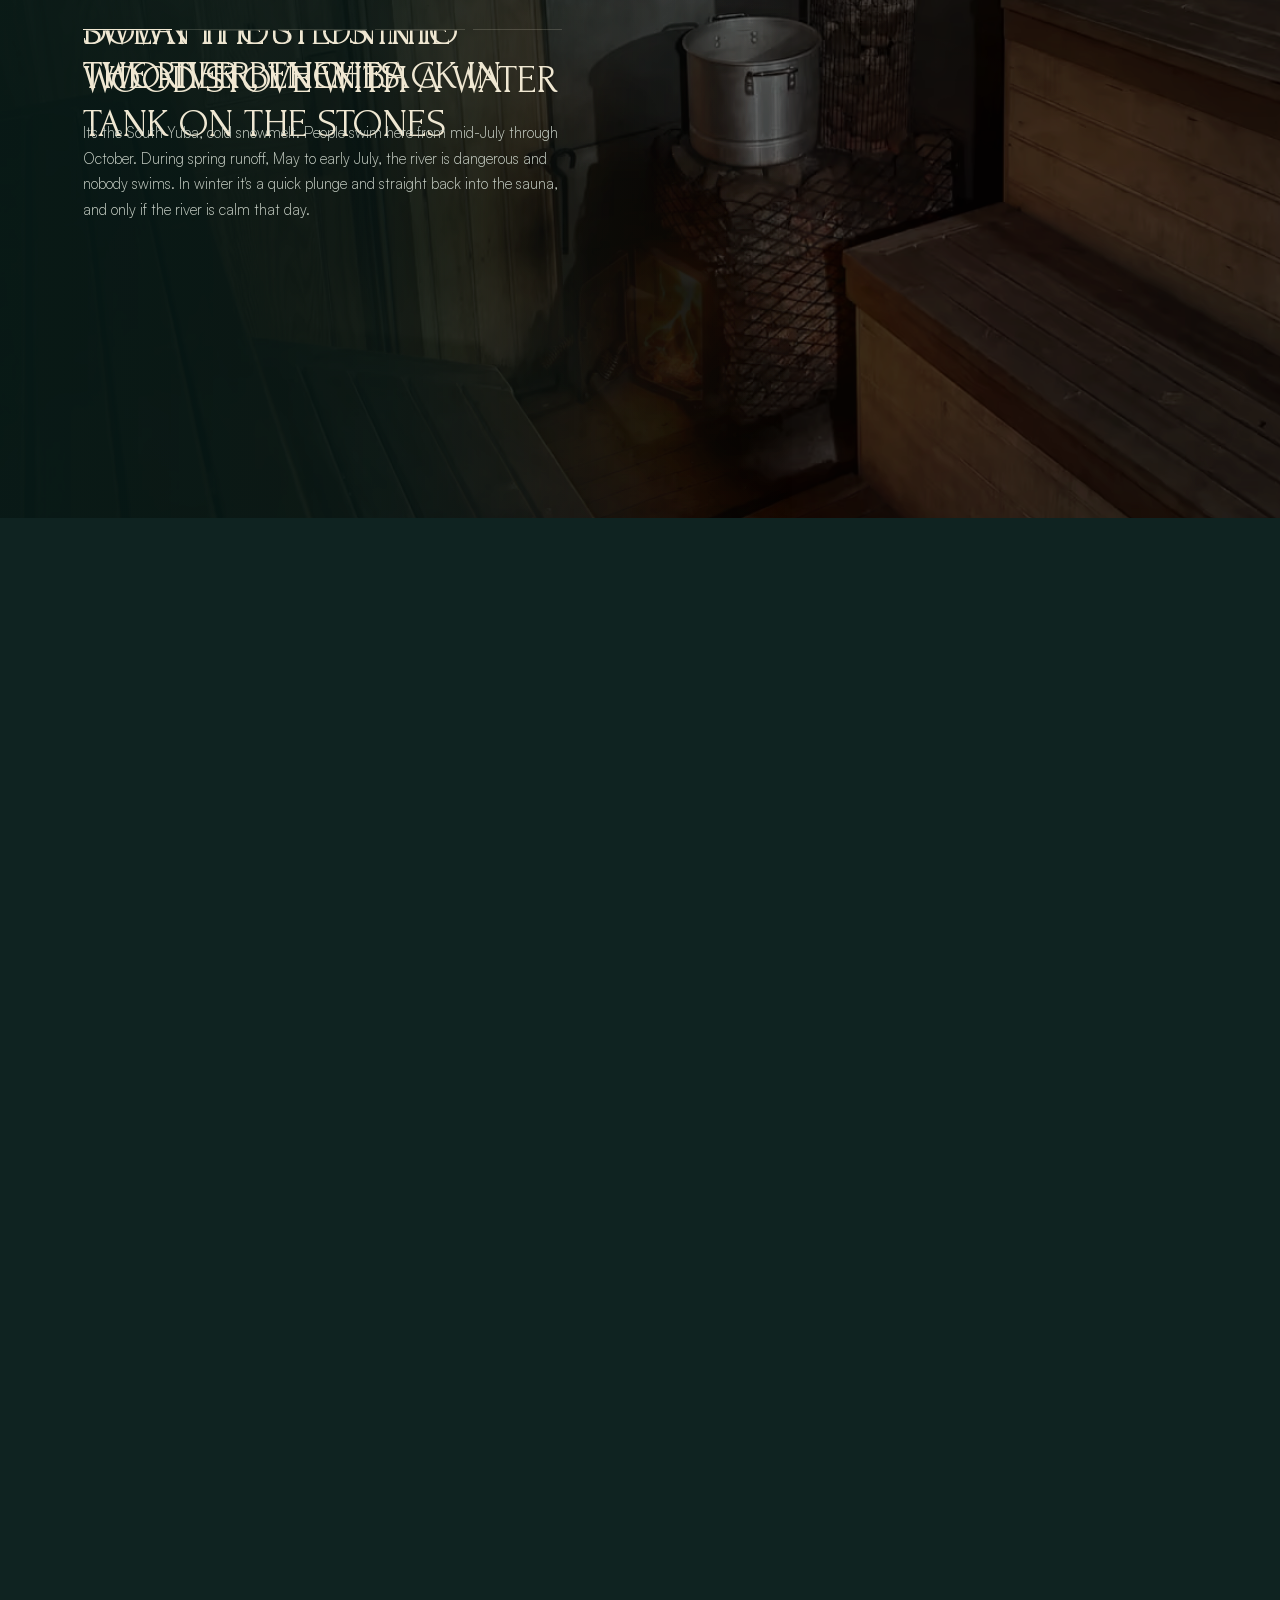
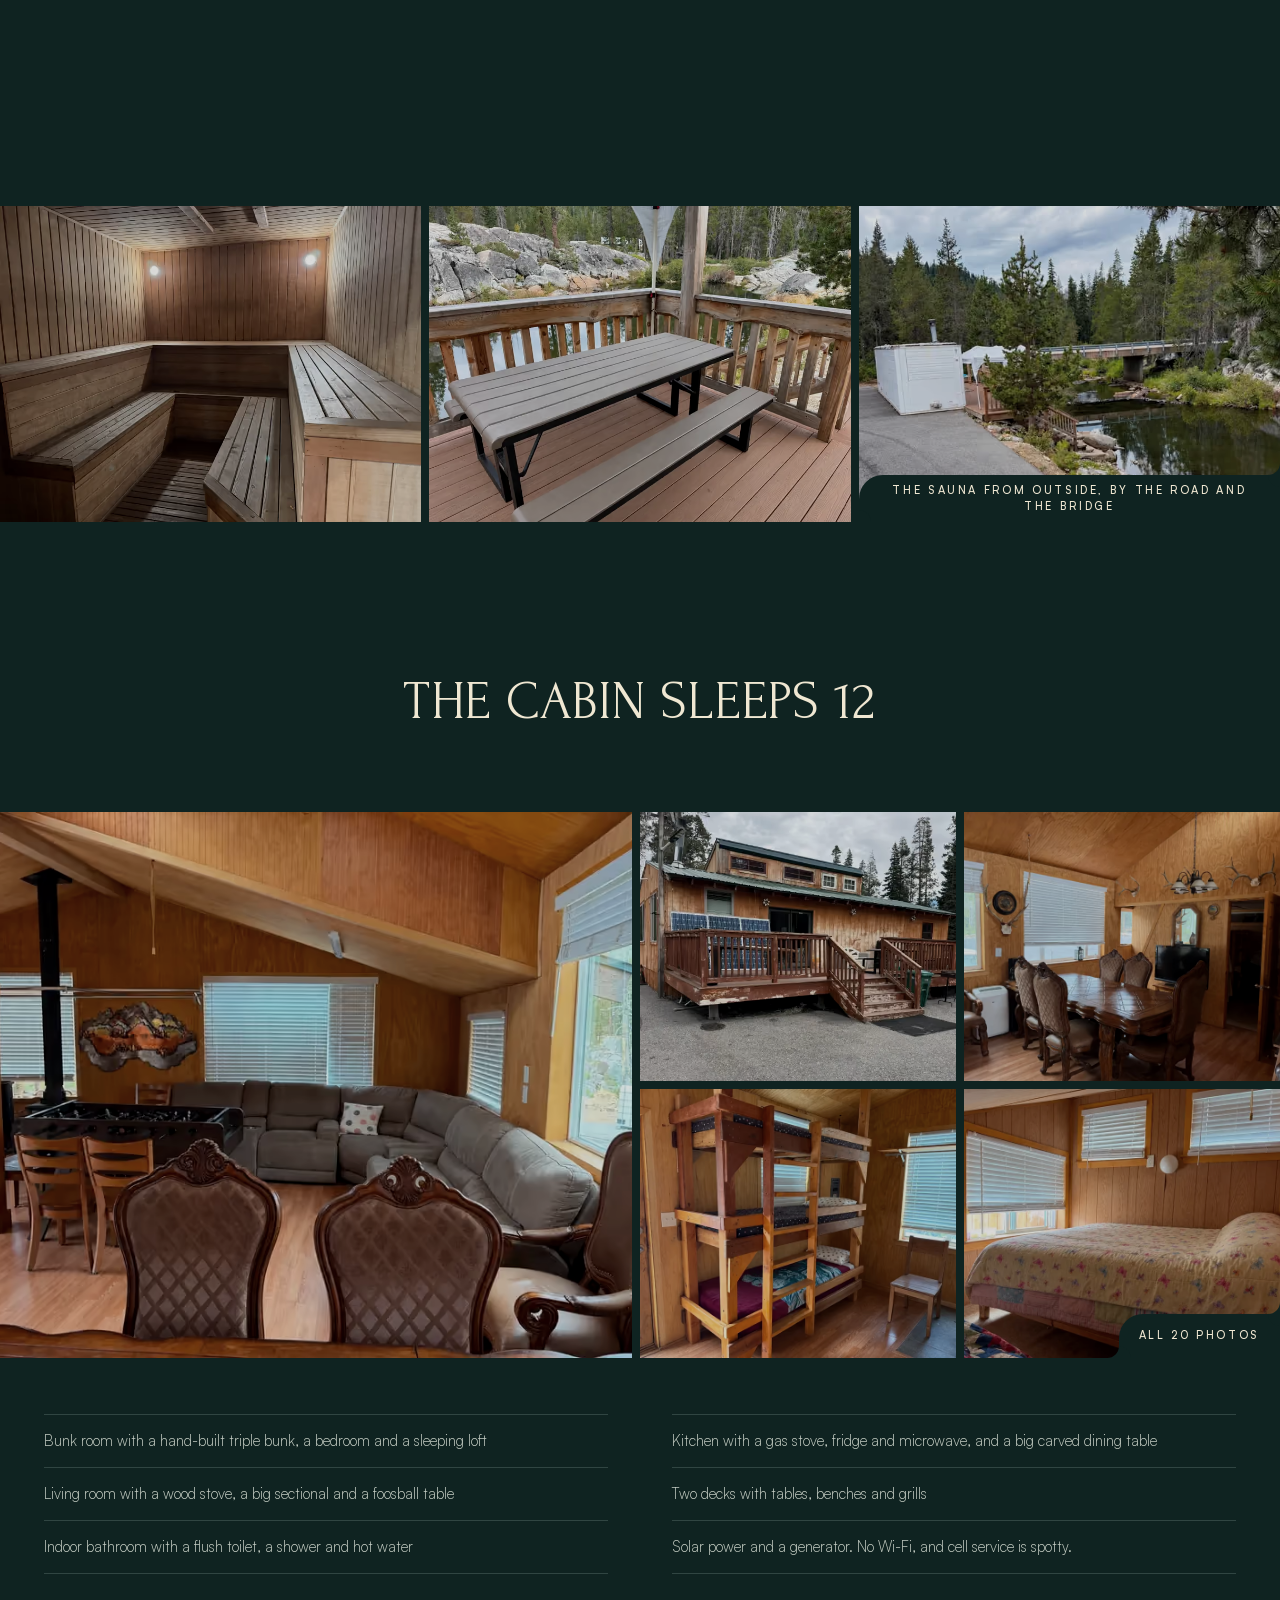
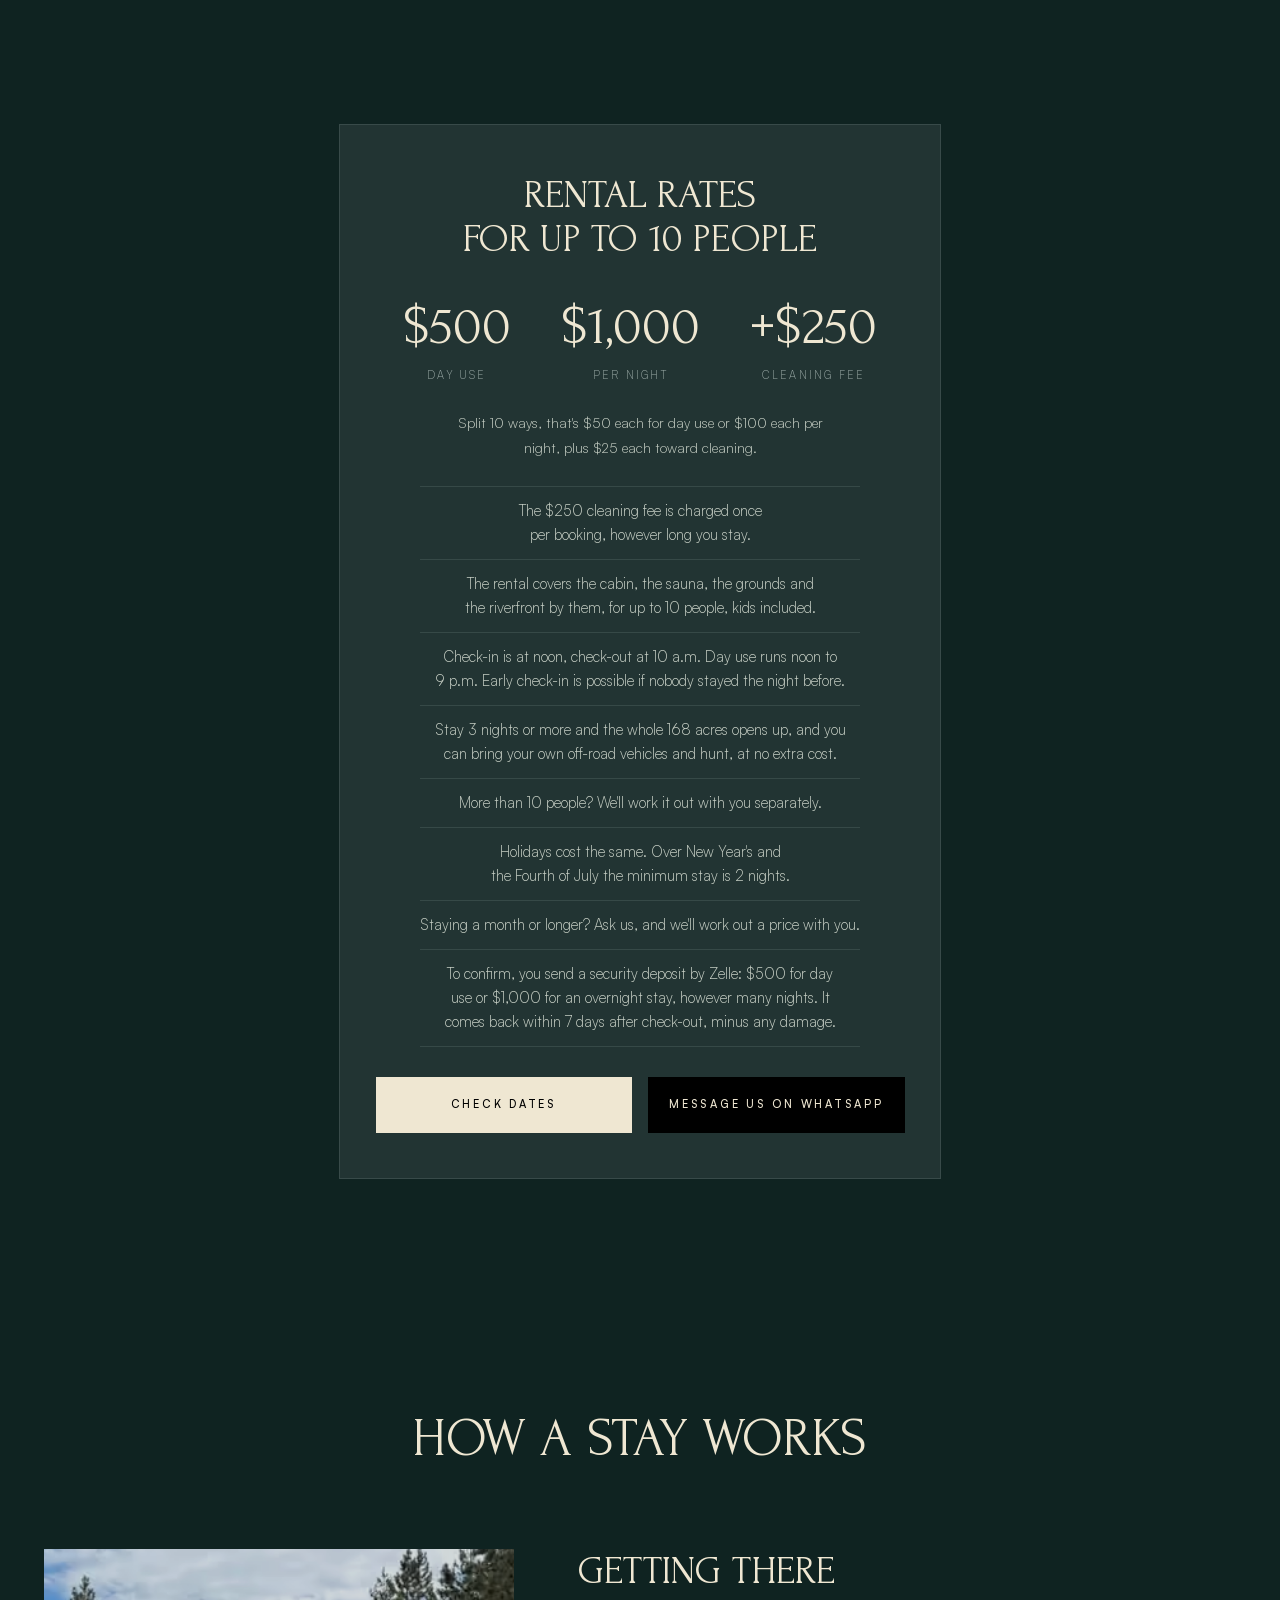
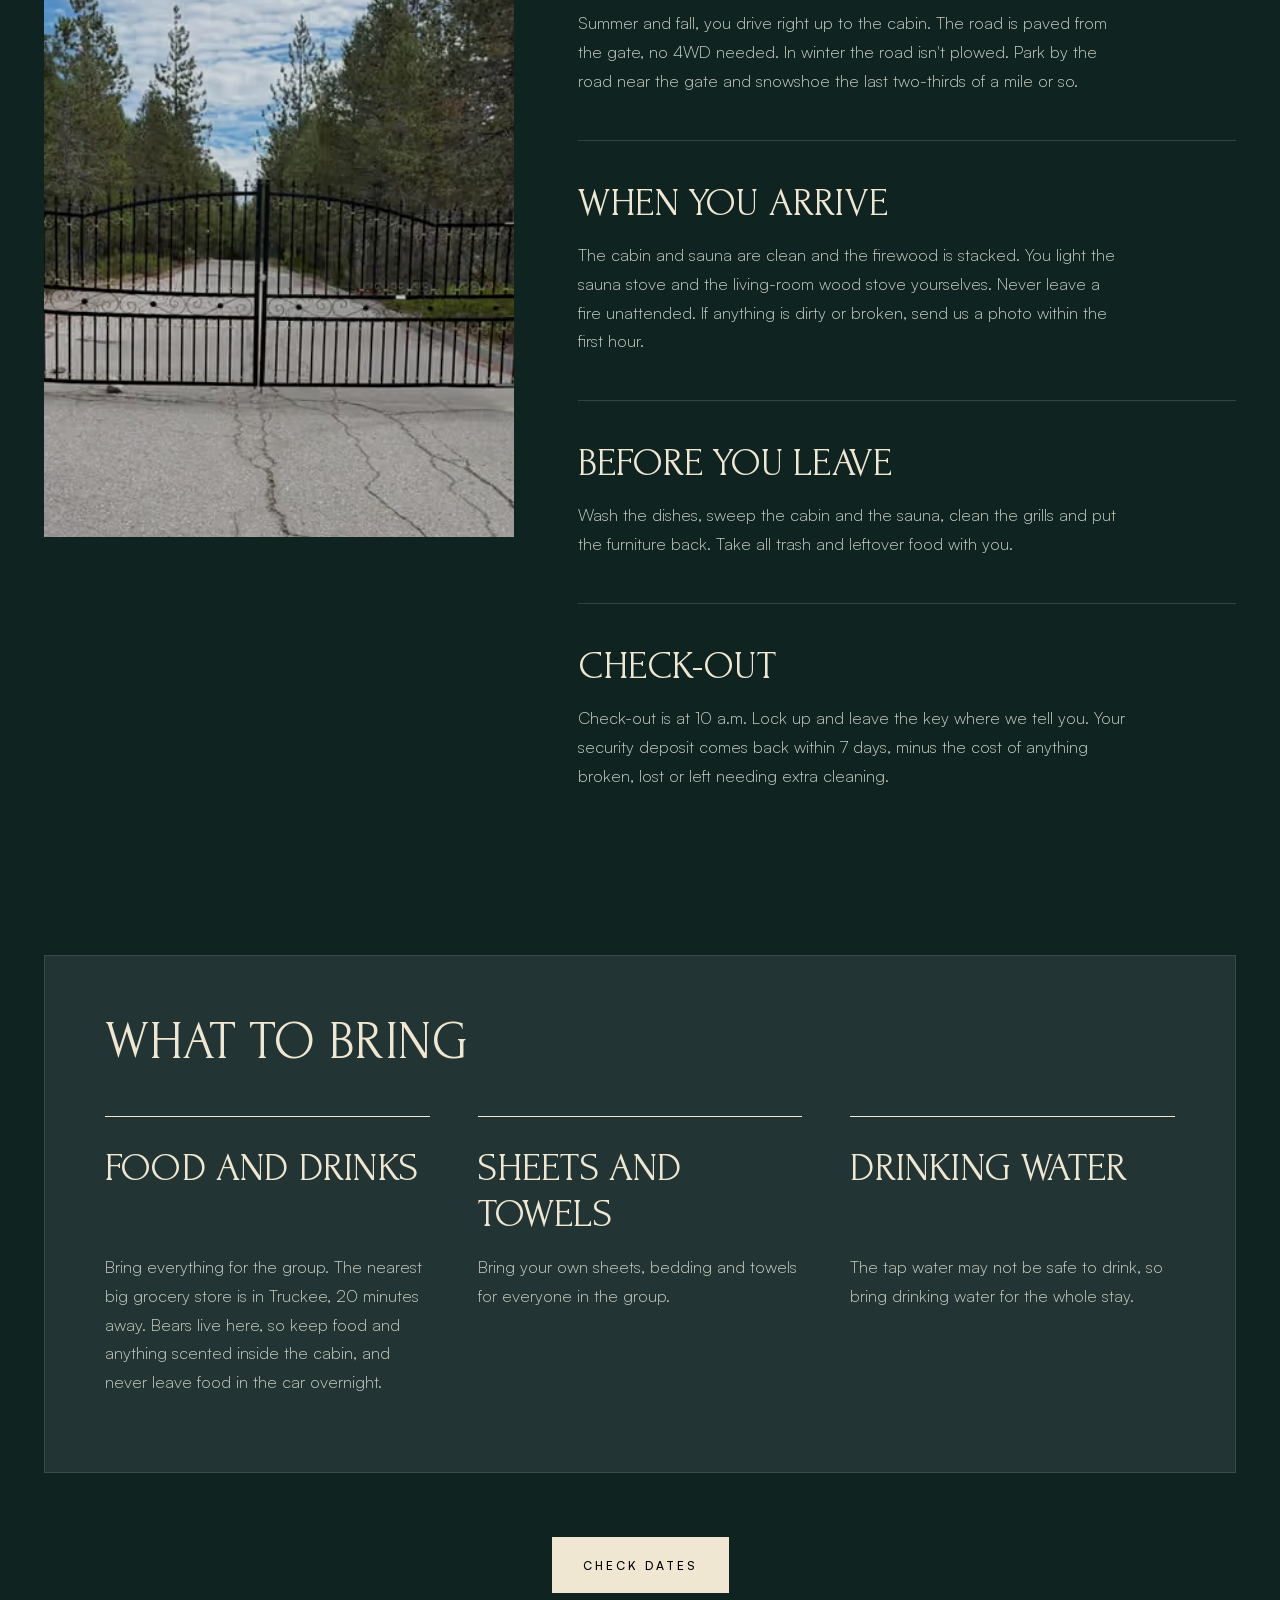
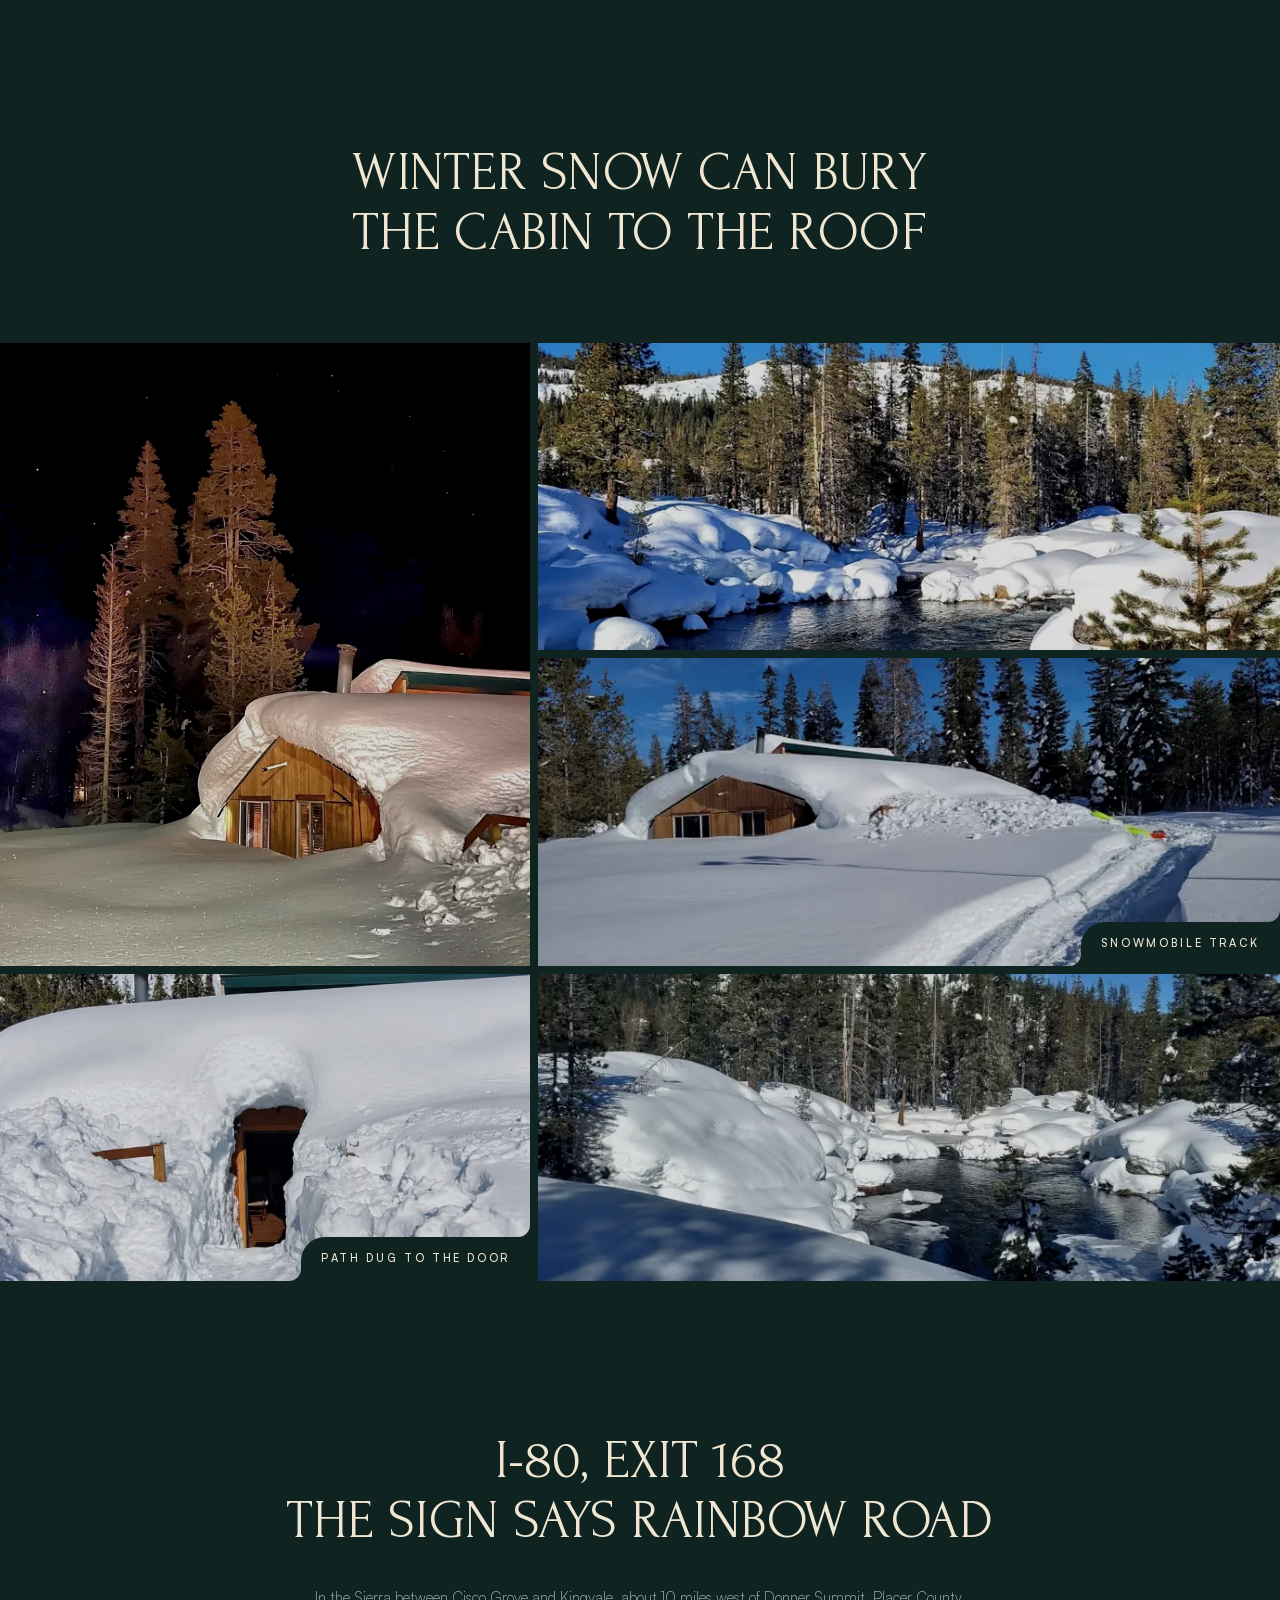
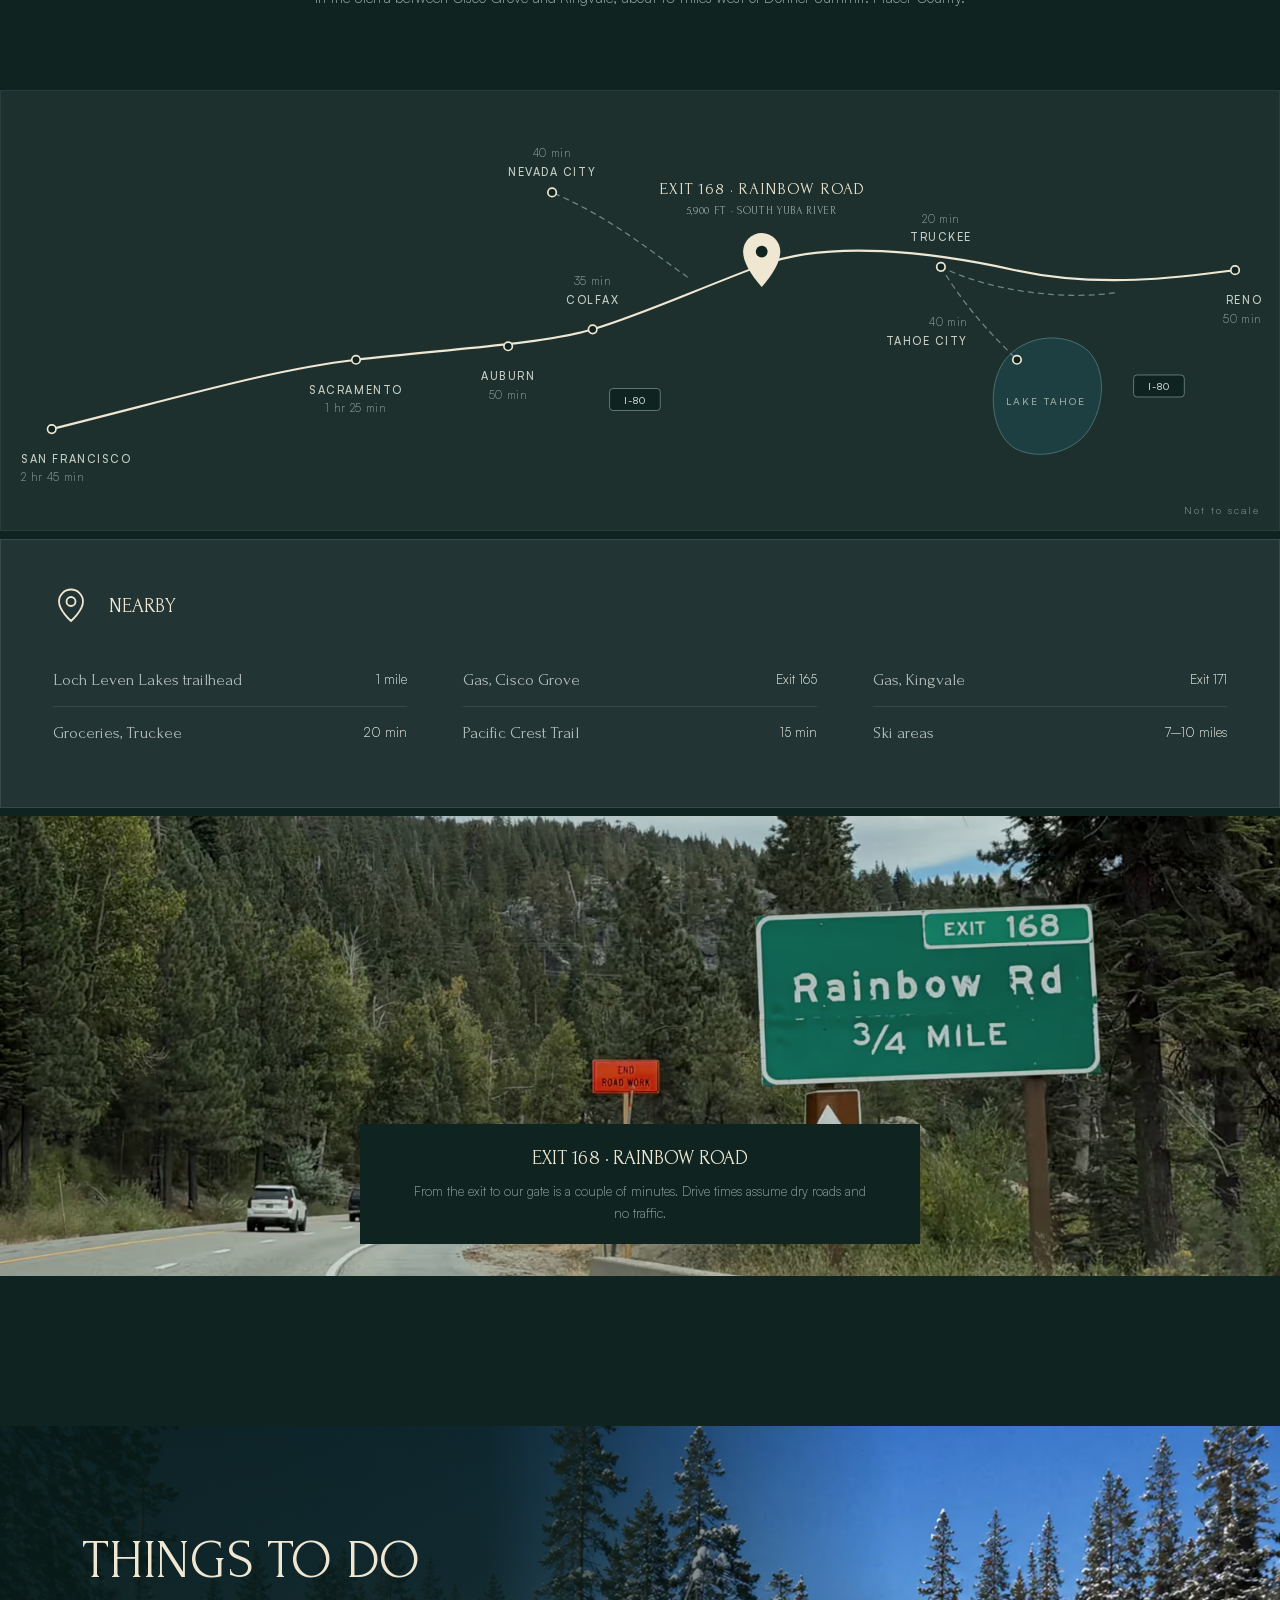
==== commit 1c982297: "Ссылка ?notrack выключает все счётчики в этом браузере навсегда, ?track включает обратно" ====
--- a/index.html
+++ b/index.html
@@ -27,19 +27,32 @@
 <link rel="preload" as="font" href="assets/satoshi-light.woff2" type="font/woff2" crossorigin>
 <link rel="stylesheet" href="style.css">
 <script>document.documentElement.classList.add('js')</script>
+<script>
+// counters run on the live site only, and never in our own browsers: ?notrack switches them off
+// in this browser for good, ?track switches them back on
+var q = new URLSearchParams(location.search), counters = location.hostname === 'clubexit168.com' && !q.has('notrack');
+try {
+  if (q.has('notrack')) localStorage.setItem('notrack', '1');
+  if (q.has('track')) localStorage.removeItem('notrack');
+  if (localStorage.getItem('notrack')) counters = false;
+} catch (e) {}
+</script>
 <!-- Google tag (gtag.js) -->
-<script async src="https://www.googletagmanager.com/gtag/js?id=G-EYQ6W511HE"></script>
 <script>
+if (counters) {
+  var s = document.createElement('script');
+  s.async = true;
+  s.src = 'https://www.googletagmanager.com/gtag/js?id=G-EYQ6W511HE';
+  document.head.appendChild(s);
   window.dataLayer = window.dataLayer || [];
-  function gtag(){dataLayer.push(arguments);}
+  window.gtag = function(){dataLayer.push(arguments);};
   gtag('js', new Date());
-  // visits are counted on the live site only: a local preview or a check must not land in the statistics
-  window['ga-disable-G-EYQ6W511HE'] = location.hostname !== 'clubexit168.com';
   gtag('config', 'G-EYQ6W511HE');
+}
 </script>
 <!-- Yandex.Metrika counter -->
 <script type="text/javascript">
-if (location.hostname === 'clubexit168.com') {
+if (counters) {
 (function(m,e,t,r,i,k,a){
 m[i]=m[i]||function(){(m[i].a=m[i].a||[]).push(arguments)};
 m[i].l=1*new Date();
@@ -52,9 +65,9 @@
 </script>
 <noscript><div><img src="https://mc.yandex.ru/watch/112842688" style="position:absolute; left:-9999px;" alt="" /></div></noscript>
 <!-- /Yandex.Metrika counter -->
-<!-- Meta Pixel: the live site only, like the other counters -->
+<!-- Meta Pixel -->
 <script>
-if (location.hostname === 'clubexit168.com') {
+if (counters) {
 !function(f,b,e,v,n,t,s){if(f.fbq)return;n=f.fbq=function(){n.callMethod?n.callMethod.apply(n,arguments):n.queue.push(arguments)};if(!f._fbq)f._fbq=n;n.push=n;n.loaded=!0;n.version='2.0';n.queue=[];t=b.createElement(e);t.async=!0;t.src=v;s=b.getElementsByTagName(e)[0];s.parentNode.insertBefore(t,s)}(window,document,'script','https://connect.facebook.net/en_US/fbevents.js');
 fbq('init', '2155407151723608');
 fbq('track', 'PageView');
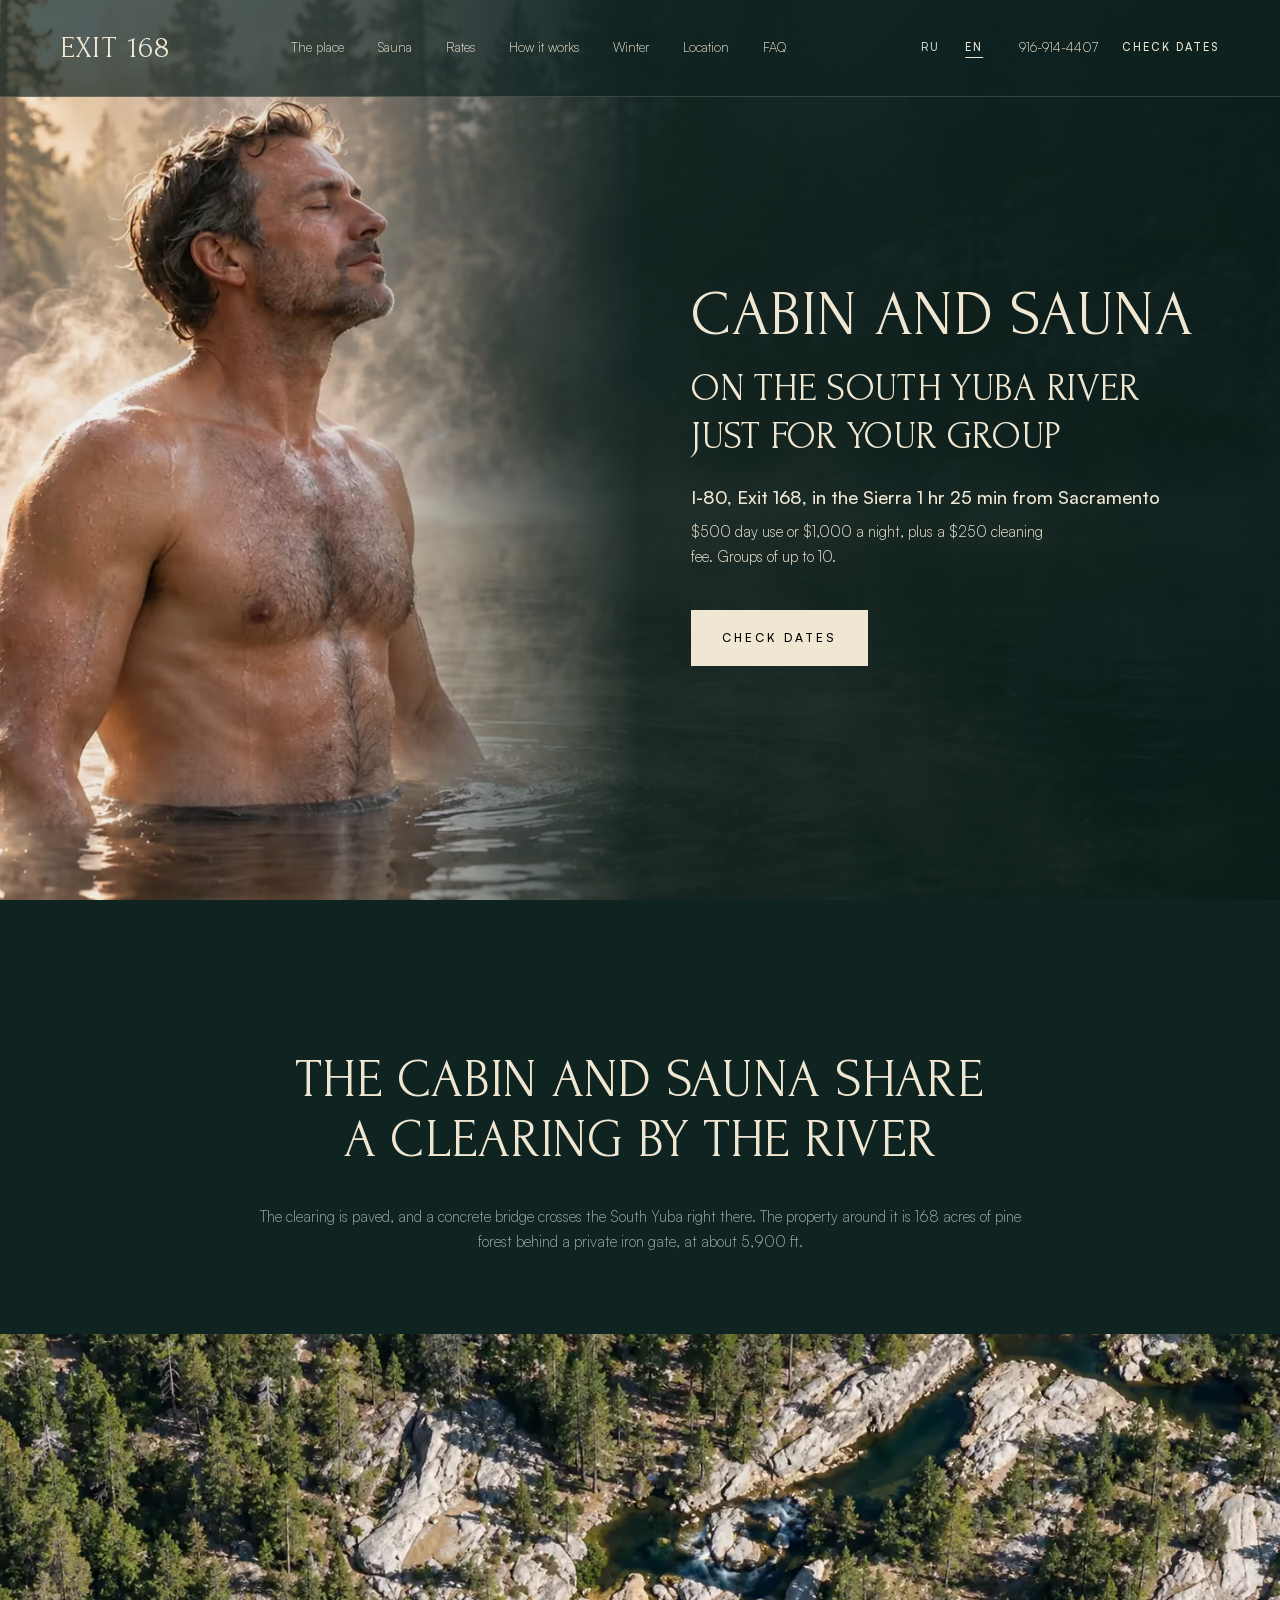
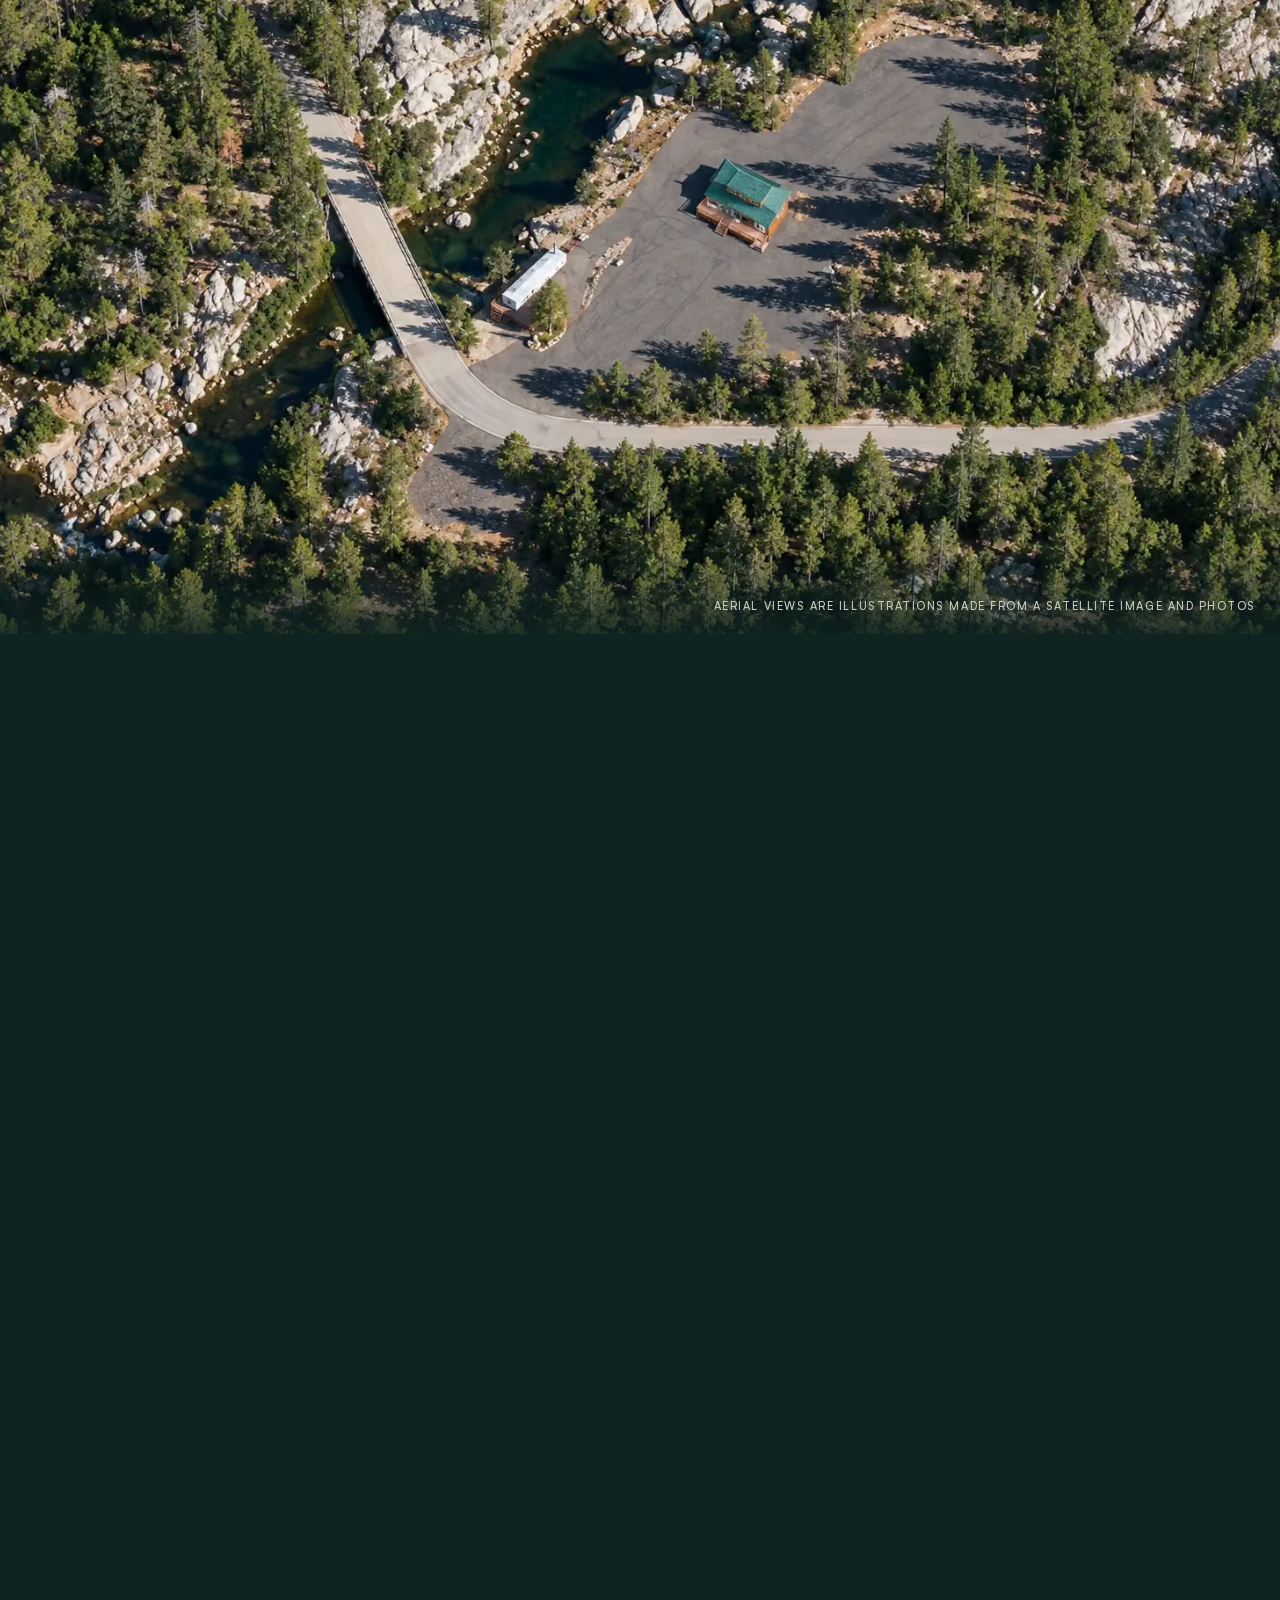
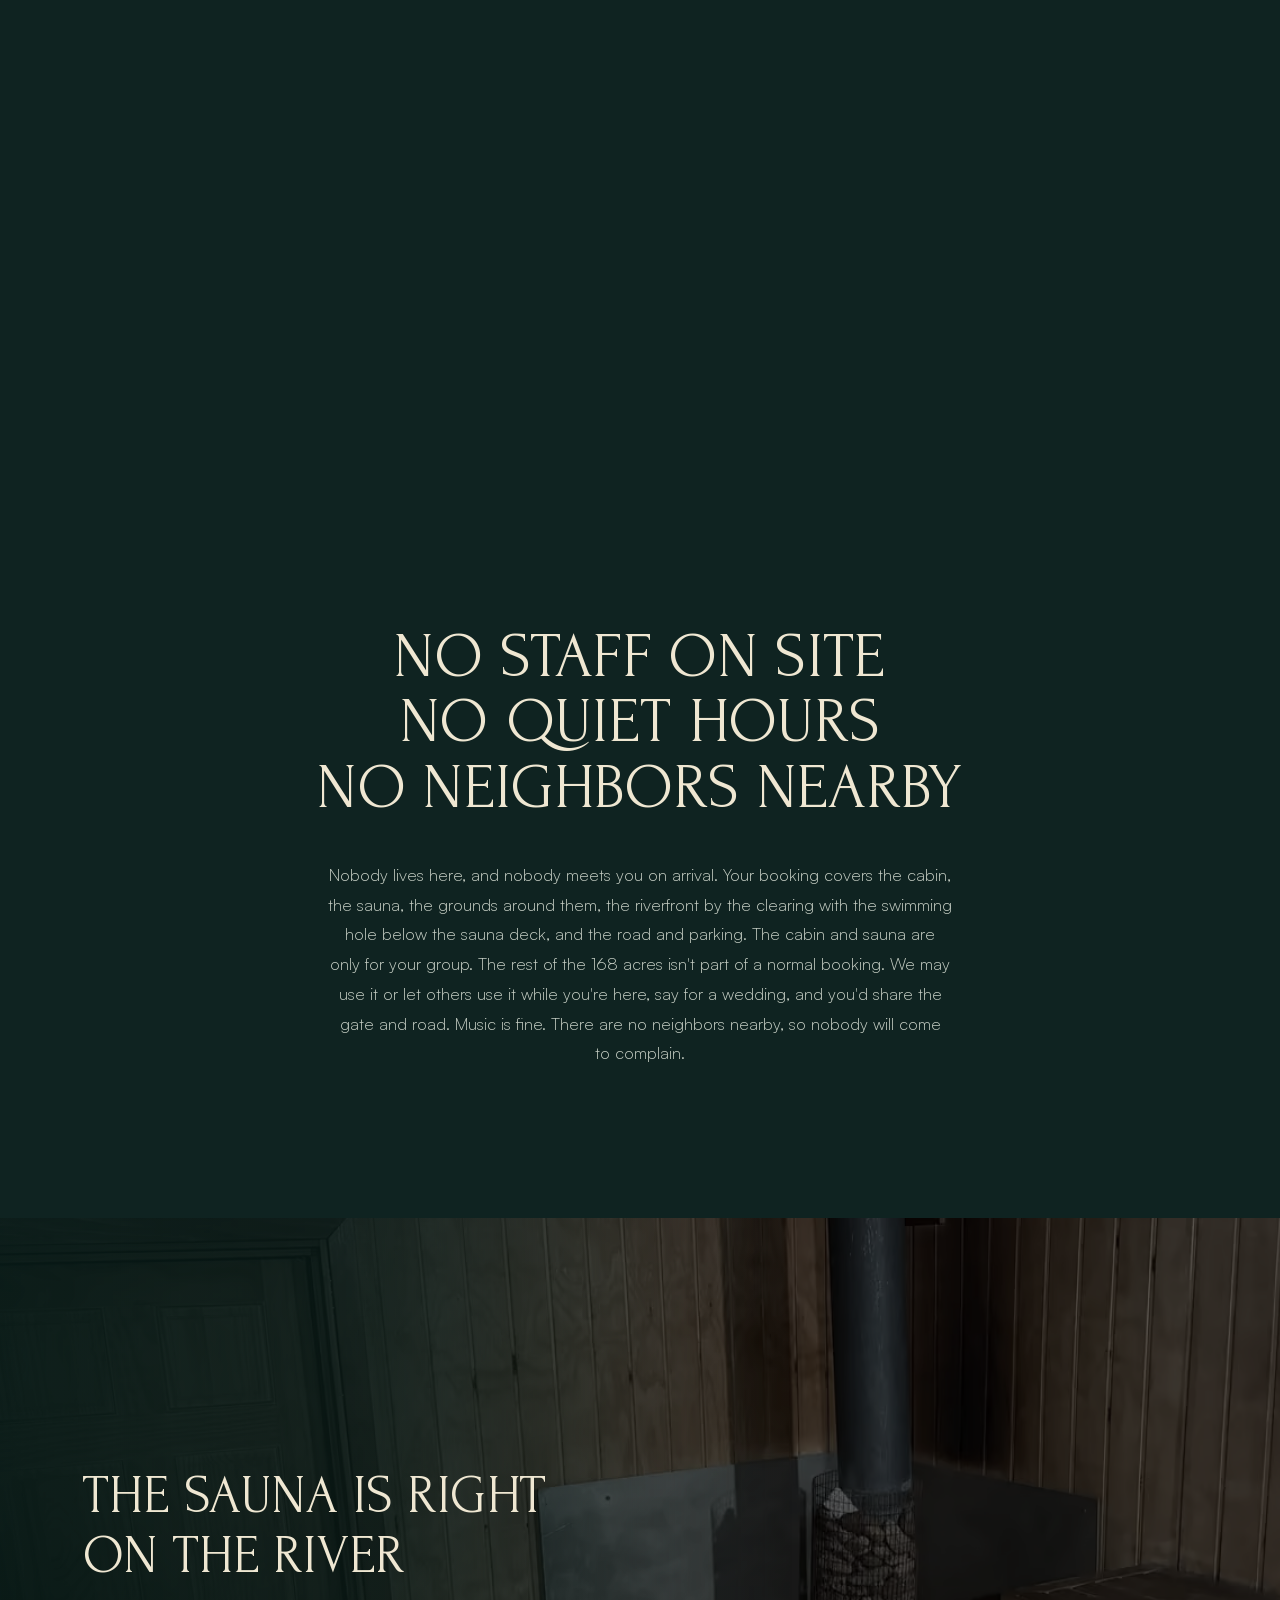
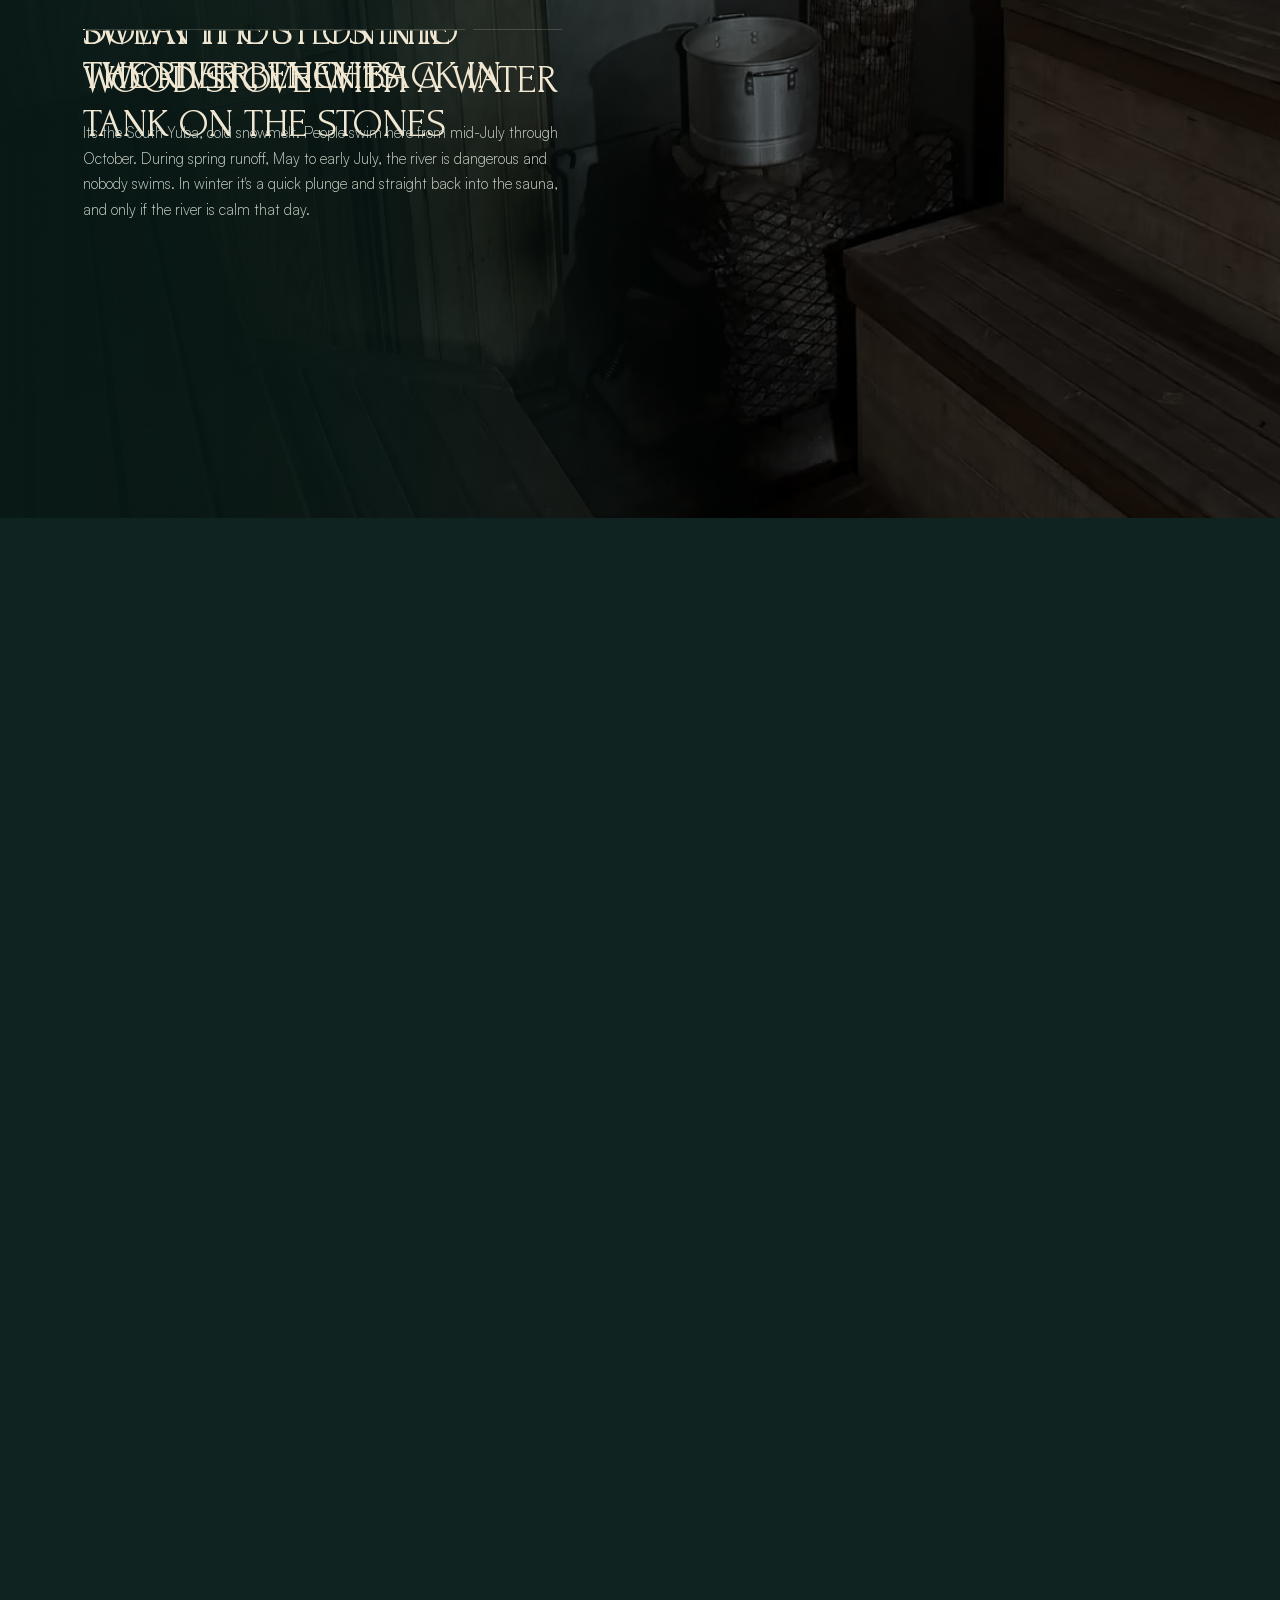
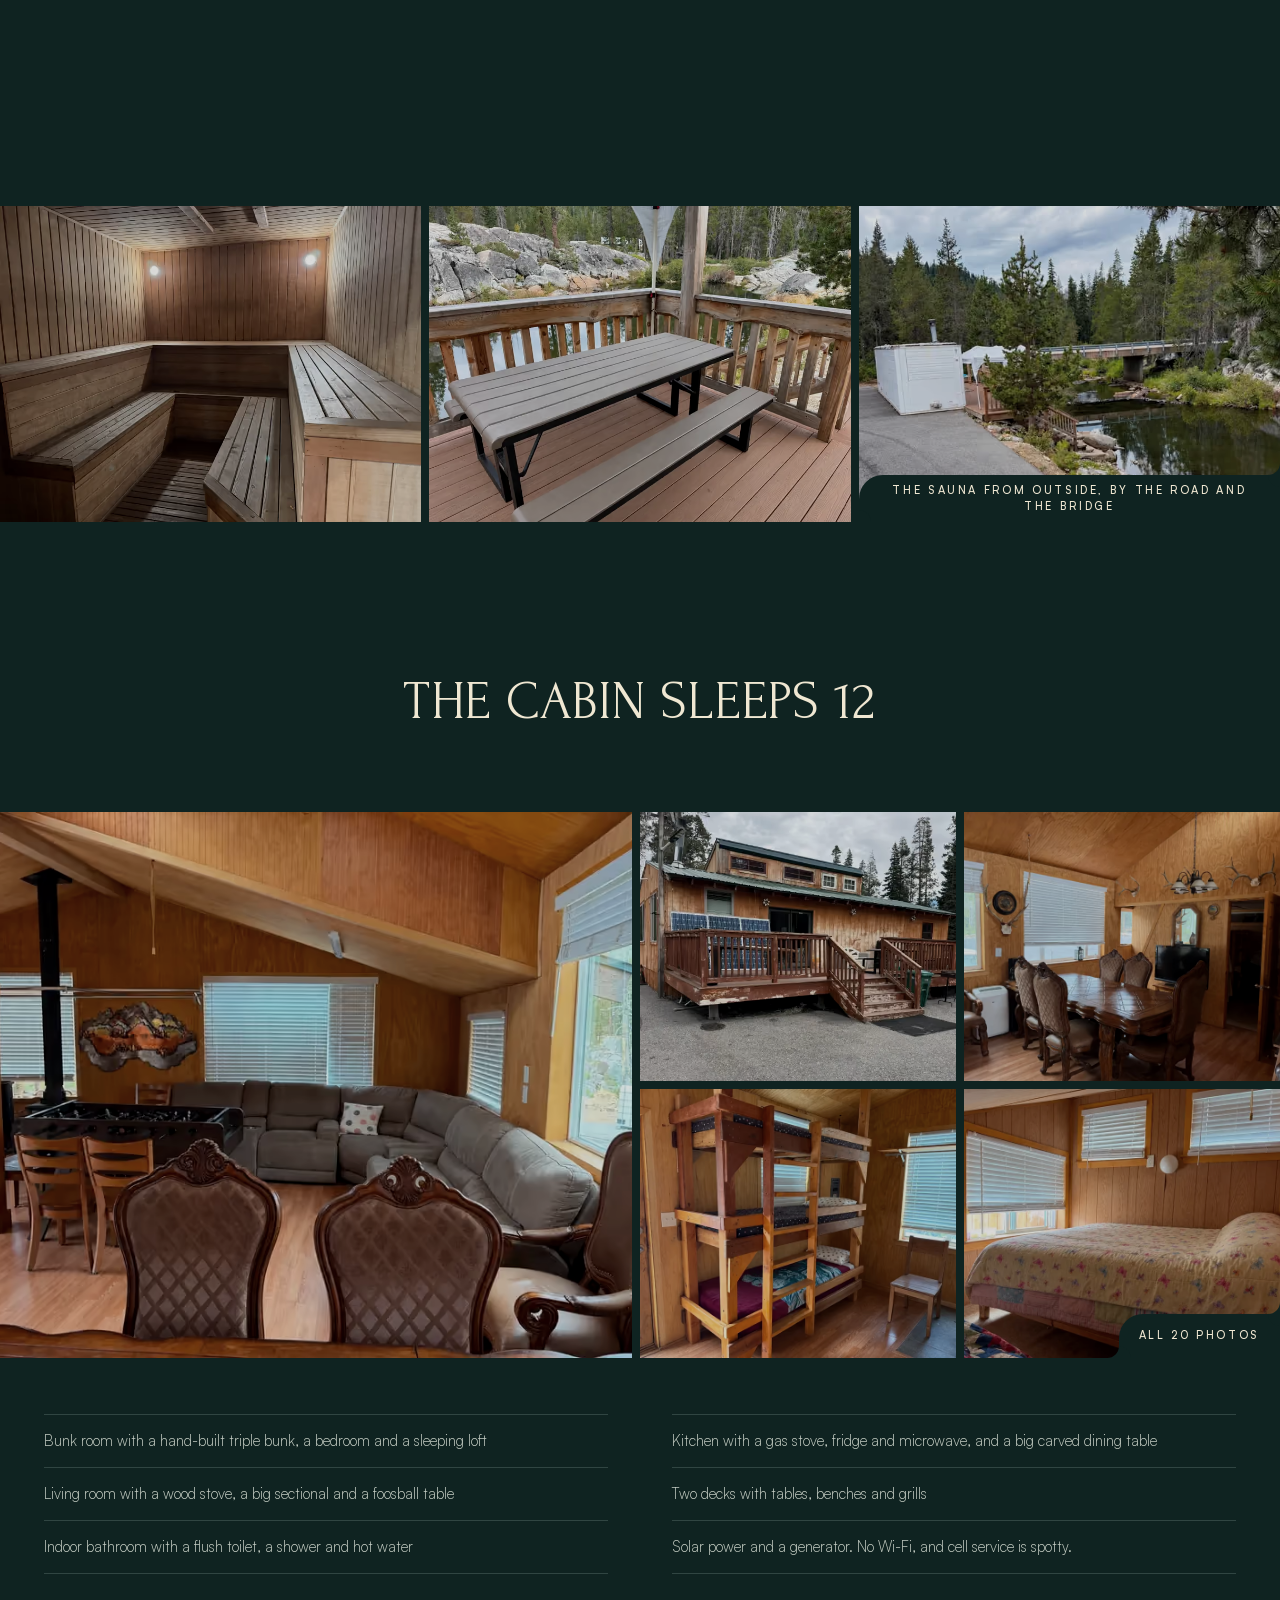
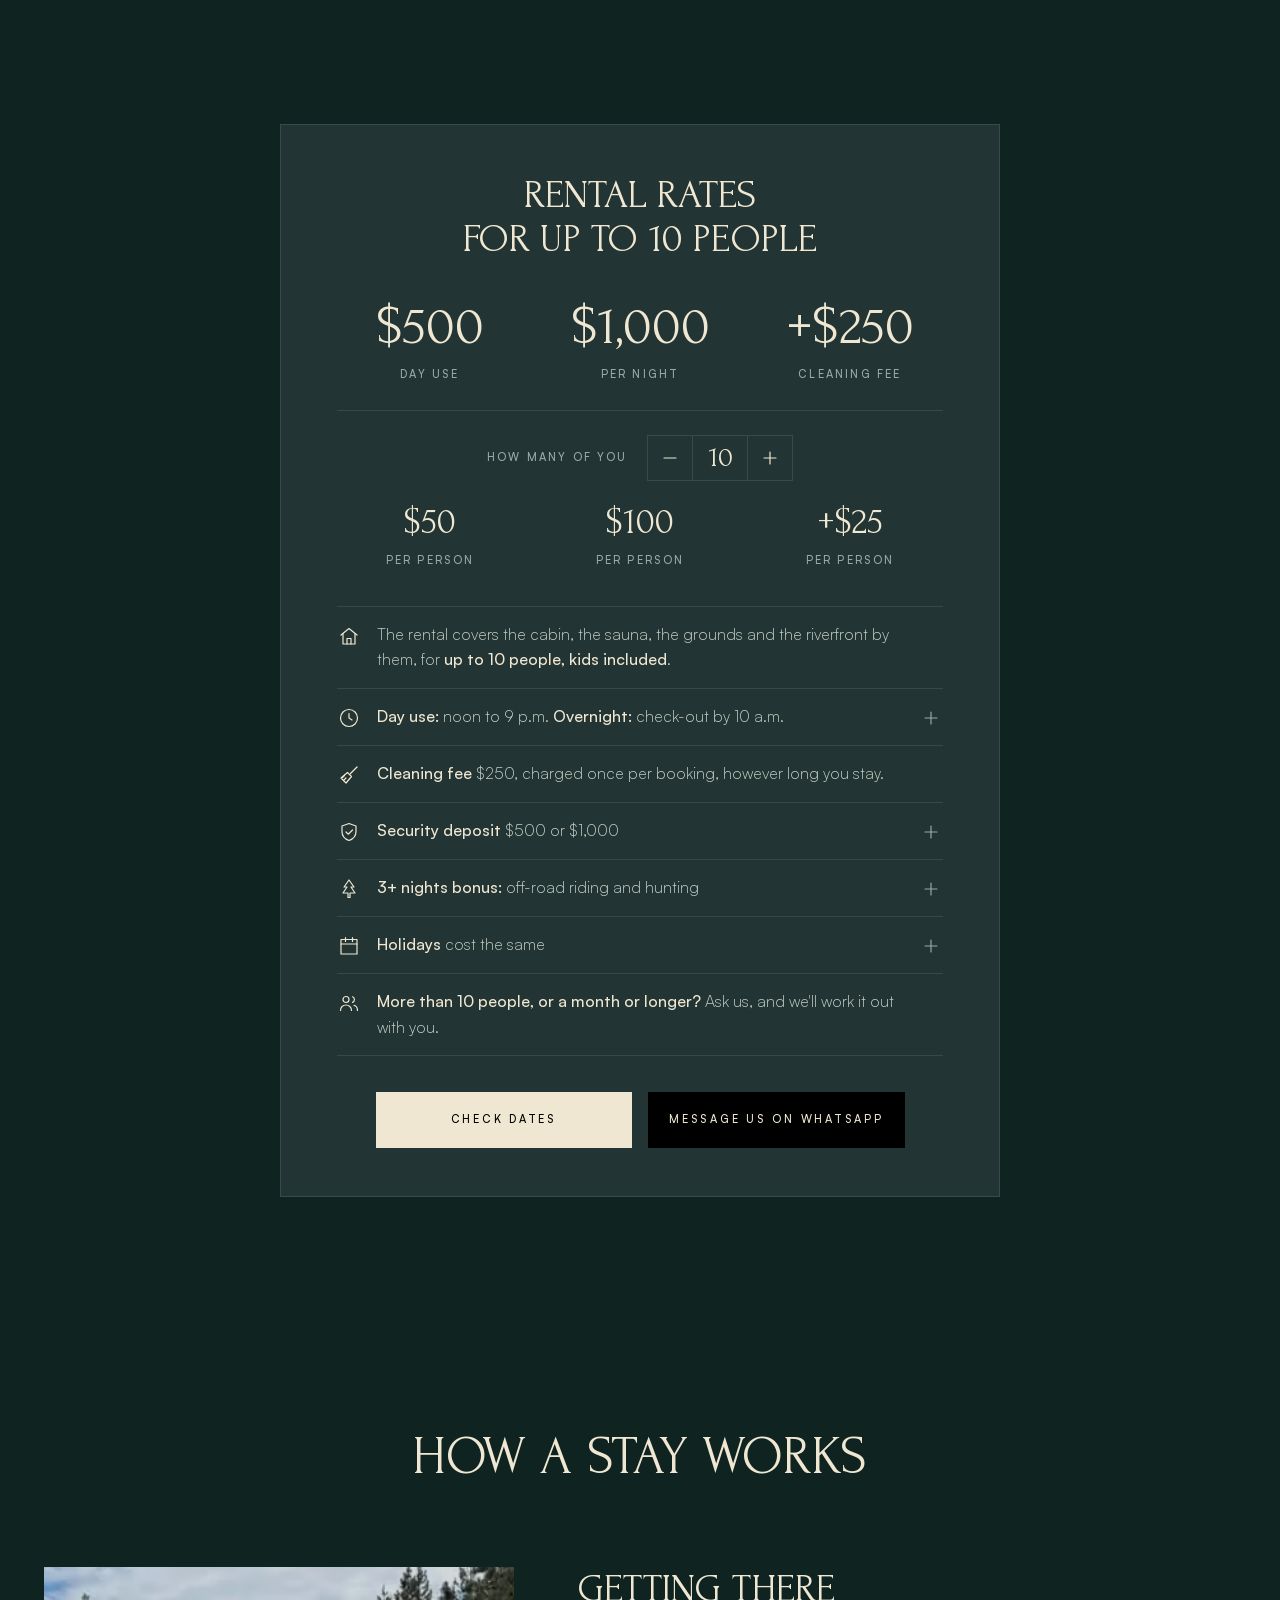
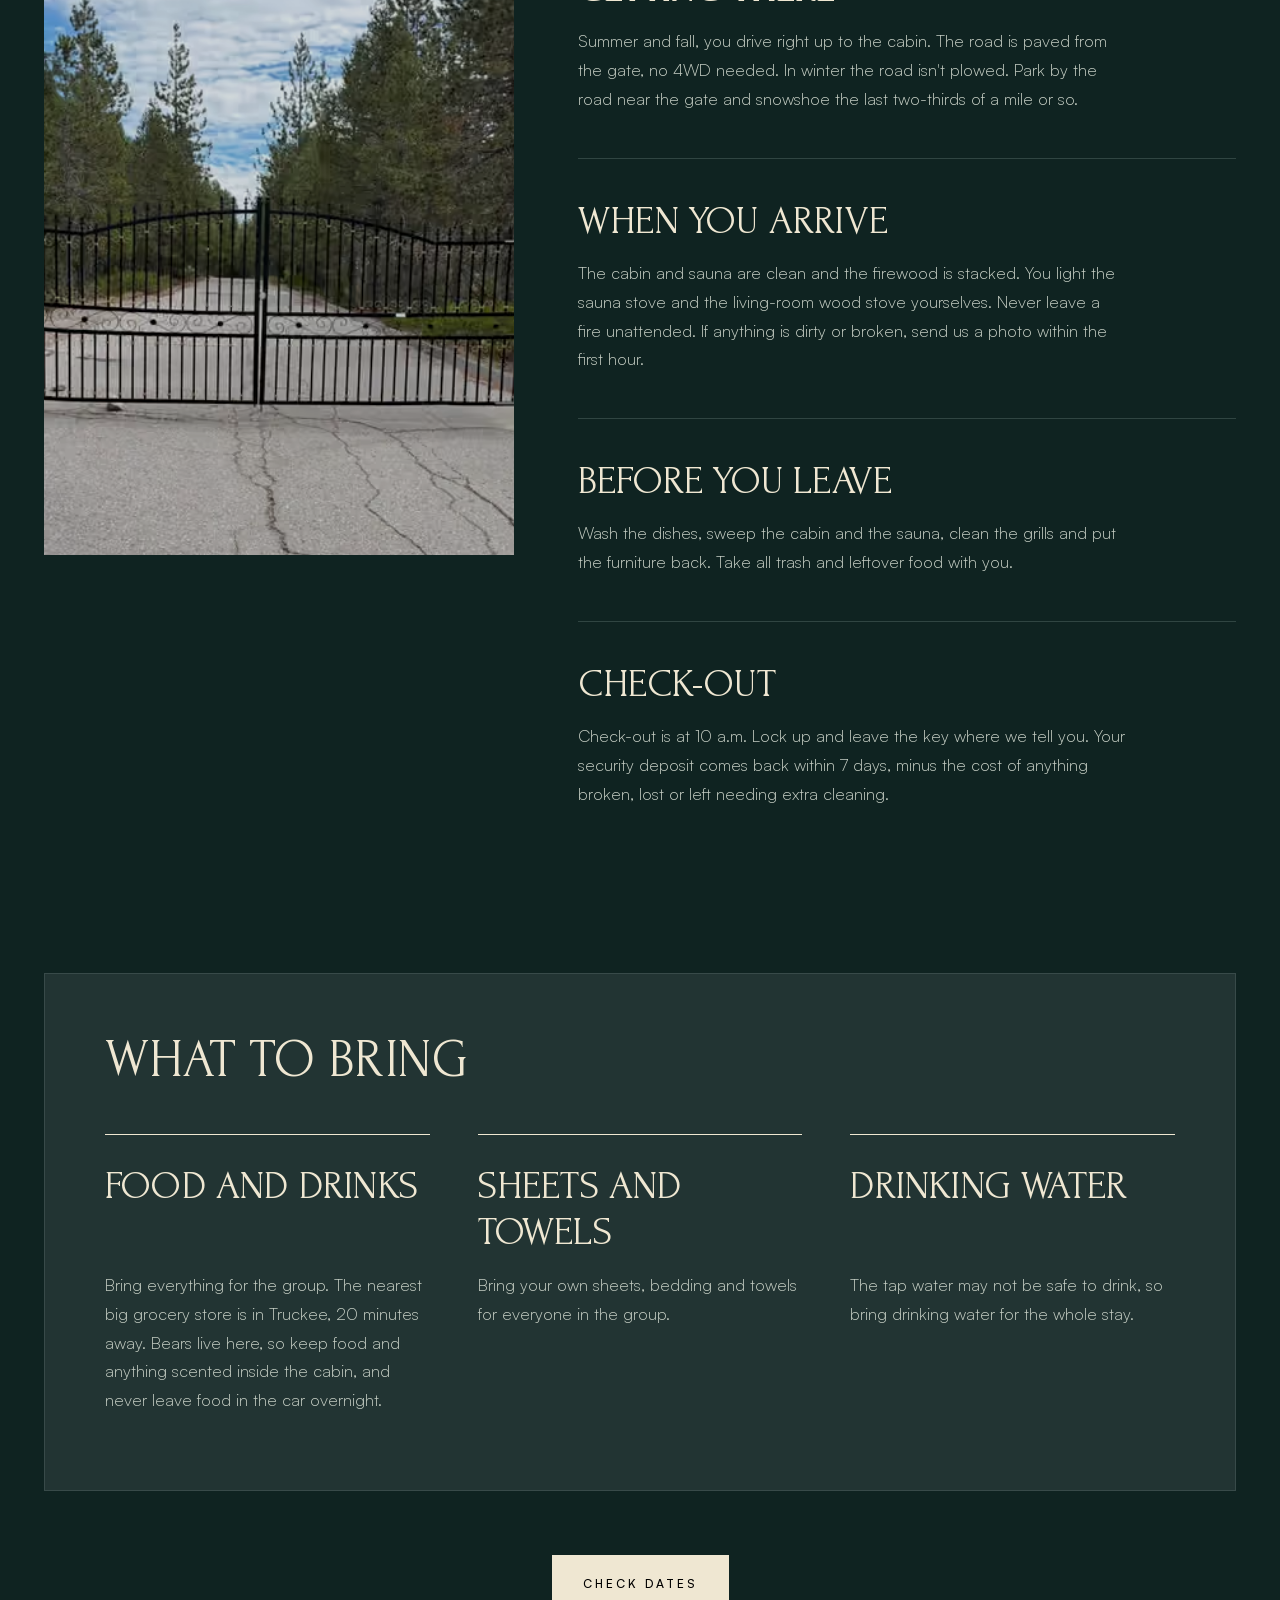
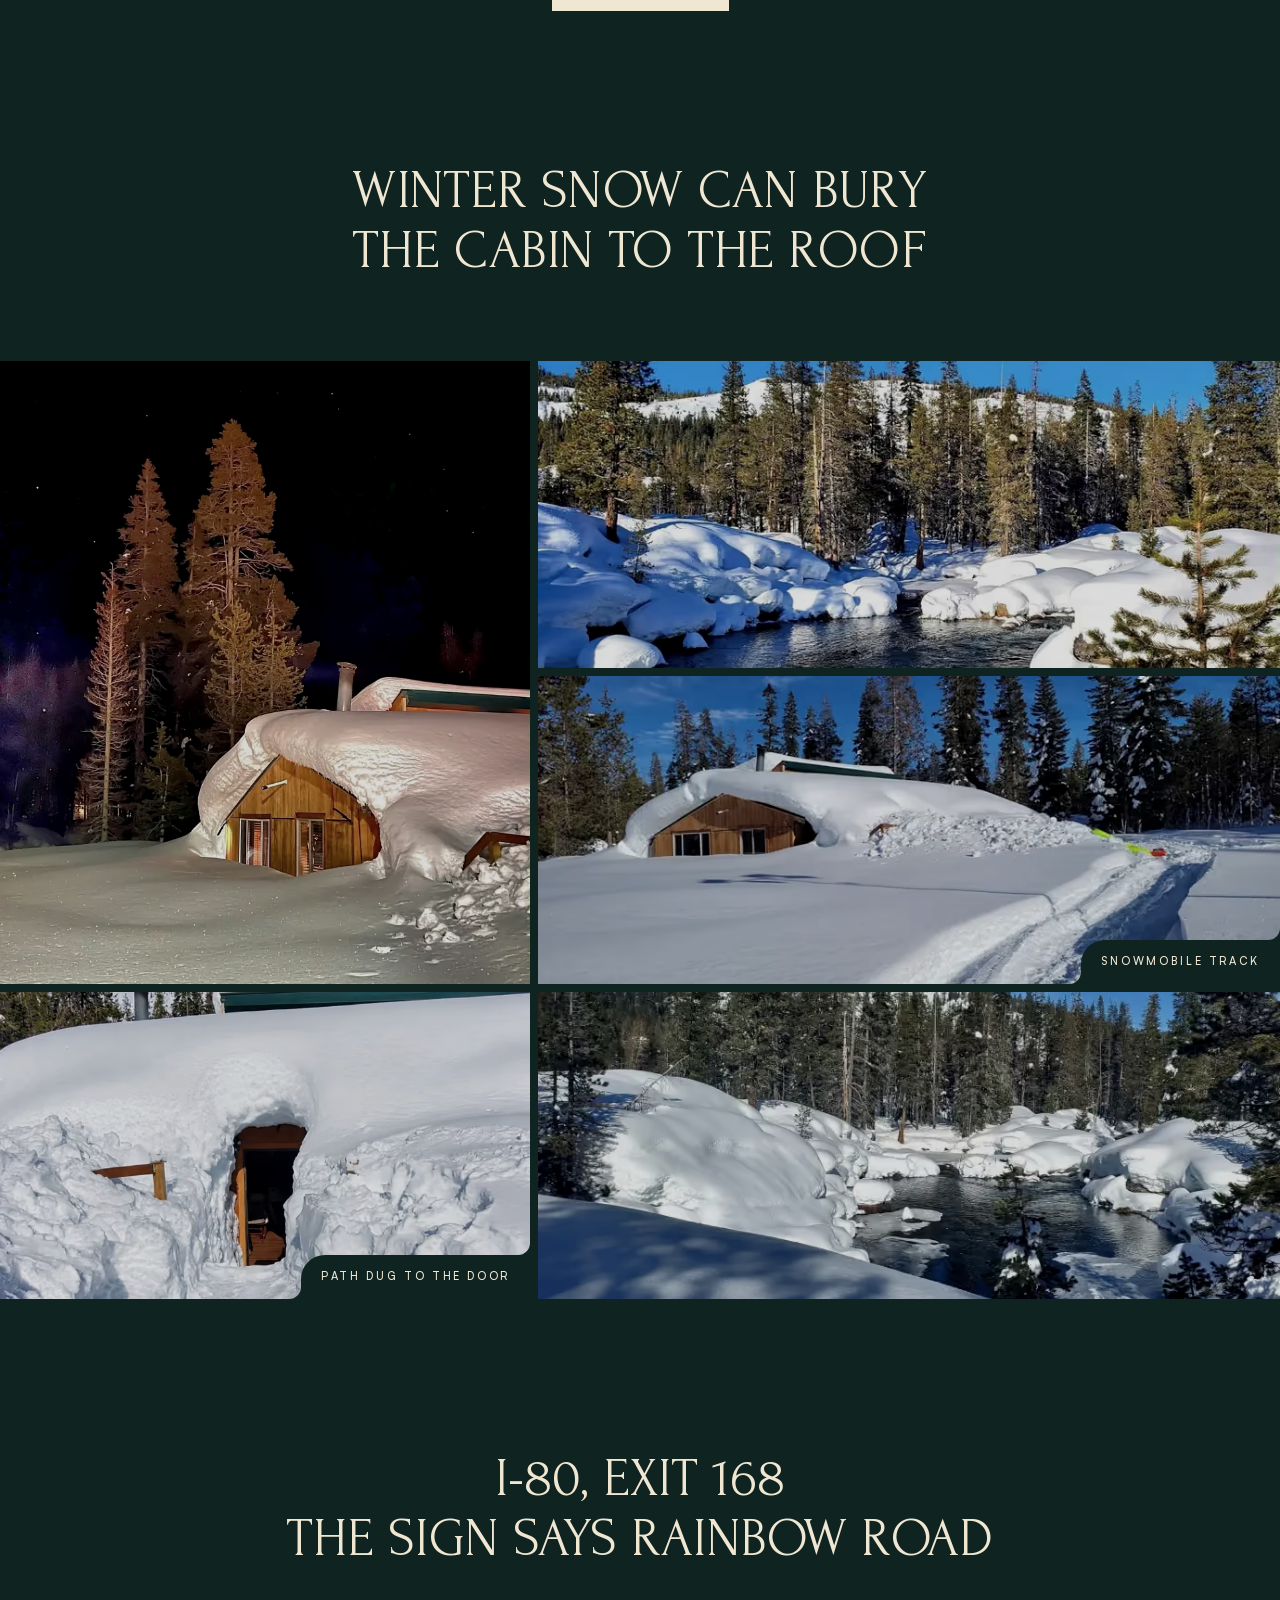
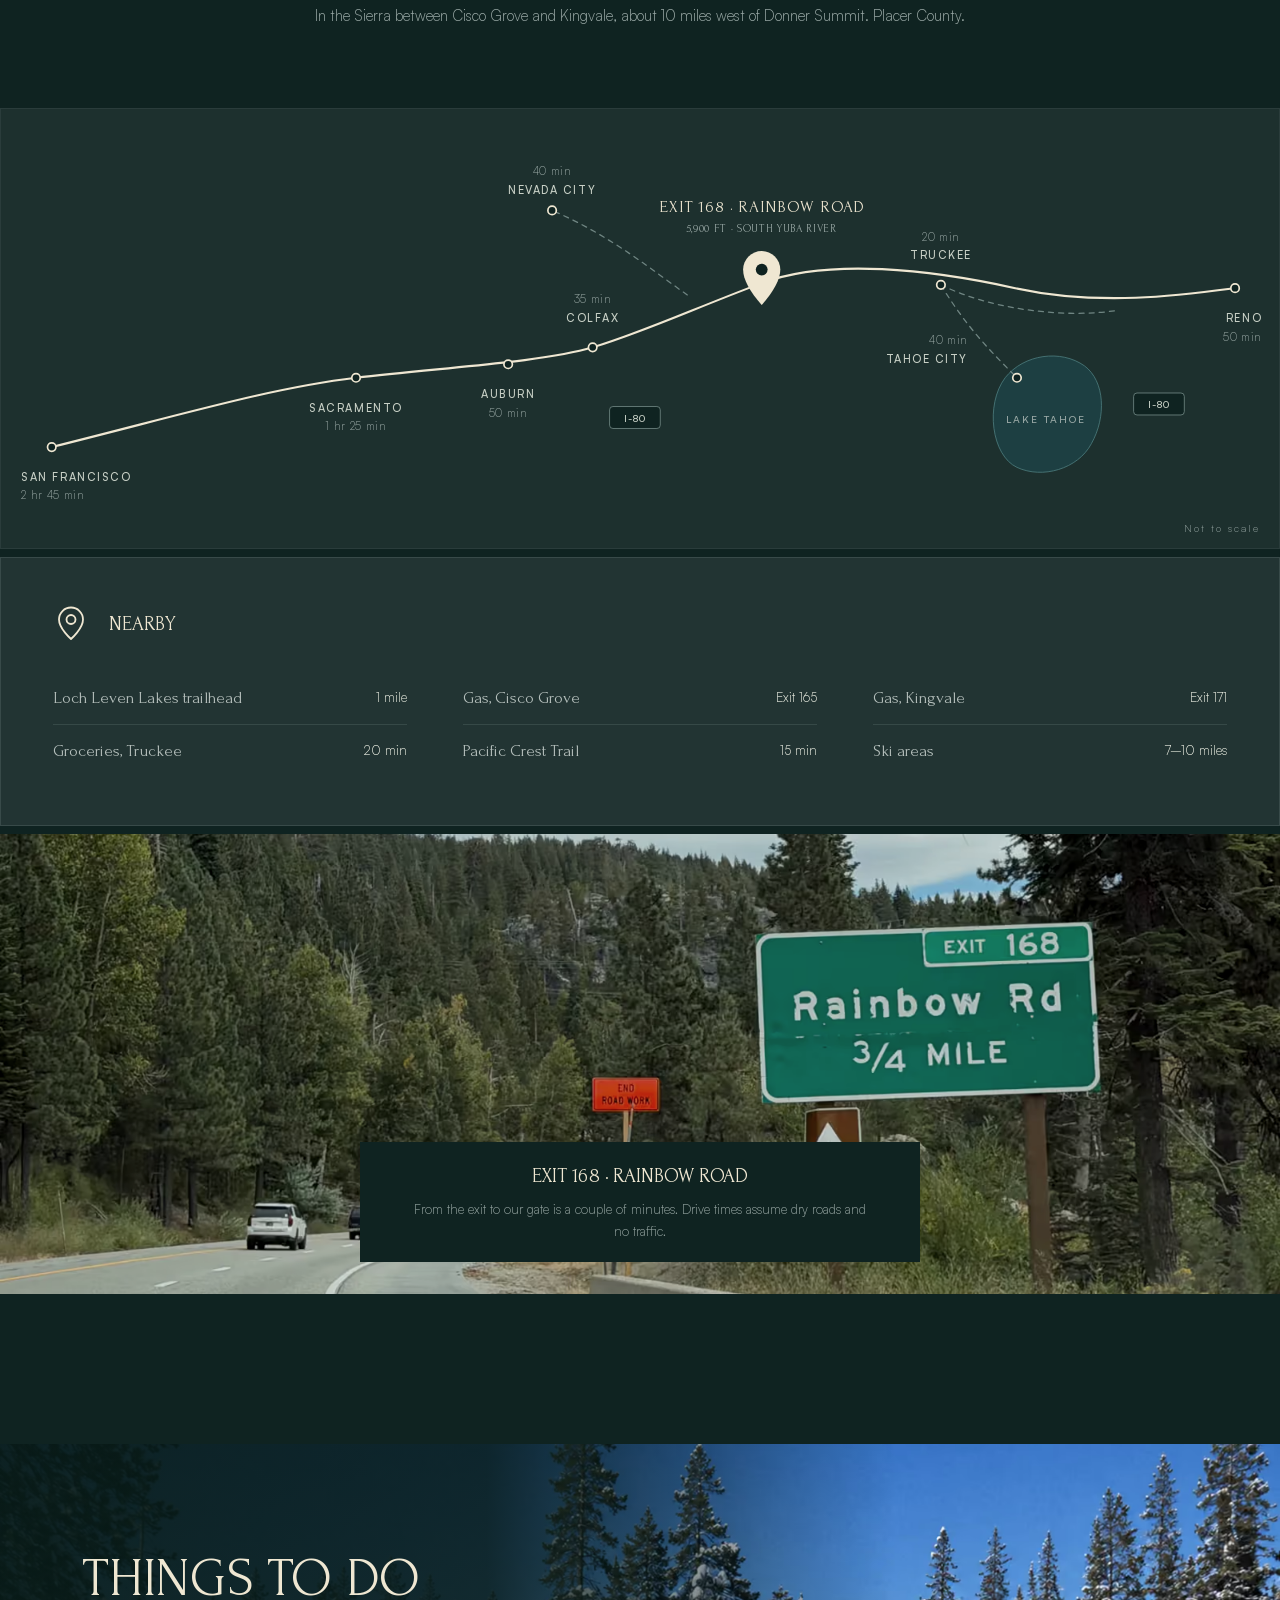
==== commit 0e0e3993: "Раздел цен: счётчик «Сколько вас», строки со значками, подробности по нажатию; «от трёх ночей» — бон" ====
--- a/index.html
+++ b/index.html
@@ -289,21 +289,31 @@
 <section class="offer" id="rates">
   <div class="offer-card">
     <h2>Rental rates <br>for up to 10 people</h2>
-    <div class="offer-rates">
+    <div class="offer-calc">
       <div><strong>$500</strong><span>Day use</span></div>
       <div><strong>$1,000</strong><span>Per night</span></div>
       <div><strong>+$250</strong><span>Cleaning fee</span></div>
-    </div>
-    <p class="offer-per">Split 10 ways, that&#x27;s $50 each for day use or $100 each per night, plus $25 each toward cleaning.</p>
+      <div class="offer-who">
+        <span id="offer-who">How many of you</span>
+        <div class="offer-step" role="group" aria-labelledby="offer-who">
+          <button type="button" data-step="-1" aria-label="Fewer people"><svg class="icon" viewBox="0 0 24 24" aria-hidden="true"><path d="M6 12h12"/></svg></button>
+          <output aria-live="polite">10</output>
+          <button type="button" data-step="1" aria-label="More people"><svg class="icon" viewBox="0 0 24 24" aria-hidden="true"><path d="M6 12h12M12 6v12"/></svg></button>
+        </div>
+      </div>
+      <div class="offer-per"><b data-sum="500">$50</b><span>Per person</span></div>
+      <div class="offer-per"><b data-sum="1000">$100</b><span>Per person</span></div>
+      <div class="offer-per"><b data-sum="250" data-plus>+$25</b><span>Per person</span></div>
+      <p class="offer-over" hidden>More than 10 people? We&#x27;ll work it out with you separately.</p>
+    </div>
     <ul class="offer-terms">
-      <li>The $250 cleaning fee is charged once per booking, however long you stay.</li>
-      <li>The rental covers the cabin, the sauna, the grounds and the riverfront by them, for up to 10 people, kids included.</li>
-      <li>Check-in is at noon, check-out at 10 a.m. Day use runs noon to 9&nbsp;p.m. Early check-in is possible if nobody stayed the night before.</li>
-      <li>Stay 3 nights or more and the whole 168 acres opens up, and you can bring your own off-road vehicles and hunt, at no extra cost.</li>
-      <li>More than 10 people? We&#x27;ll work it out with you separately.</li>
-      <li>Holidays cost the same. Over New Year&#x27;s and the Fourth of July the minimum stay is 2 nights.</li>
-      <li>Staying a month or longer? Ask us, and we&#x27;ll work out a price with you.</li>
-      <li>To confirm, you send a security deposit by Zelle: $500 for day use or $1,000 for an overnight stay, however many nights. It comes back within 7 days after check-out, minus any damage.</li>
+      <li class="offer-line"><svg class="icon" viewBox="0 0 24 24" aria-hidden="true"><path d="M4 11 12 4.5l8 6.5"/><path d="M6 9.5V20h12V9.5"/><path d="M10 20v-5.5h4V20"/></svg><span>The rental covers the cabin, the sauna, the grounds and the riverfront by them, for <b>up to 10 people, kids included</b>.</span></li>
+      <li><details><summary><svg class="icon" viewBox="0 0 24 24" aria-hidden="true"><circle cx="12" cy="12" r="8.5"/><path d="M12 7.5V12l3 2"/></svg><span><b>Day use:</b> noon to 9&nbsp;p.m. <b>Overnight:</b> check-out by 10&nbsp;a.m.</span><svg class="icon offer-open" viewBox="0 0 24 24" aria-hidden="true"><path d="M6 12h12M12 6v12"/></svg></summary><p>Check-in is at noon, check-out at 10 a.m. Day use runs noon to 9&nbsp;p.m. Early check-in is possible if nobody stayed the night before.</p></details></li>
+      <li class="offer-line"><svg class="icon" viewBox="0 0 24 24" aria-hidden="true"><path d="M20 4 13.5 10.5"/><path d="M10.5 9.5 14.5 13.5 9 20 4 15Z"/><path d="m6.5 17.5 2.5-2.5M5.5 14.5 7.5 12.5"/></svg><span><b>Cleaning fee</b> $250, charged once per booking, however long you stay.</span></li>
+      <li><details><summary><svg class="icon" viewBox="0 0 24 24" aria-hidden="true"><path d="M12 3.5 5 6v5.5c0 4.2 2.9 7.6 7 9 4.1-1.4 7-4.8 7-9V6Z"/><path d="m9 12 2.2 2.2L15.5 10"/></svg><span><b>Security deposit</b> $500 or $1,000</span><svg class="icon offer-open" viewBox="0 0 24 24" aria-hidden="true"><path d="M6 12h12M12 6v12"/></svg></summary><p>To confirm, you send a security deposit by Zelle: $500 for day use or $1,000 for an overnight stay, however many nights. It comes back within 7 days after check-out, minus any damage.</p></details></li>
+      <li><details><summary><svg class="icon" viewBox="0 0 24 24" aria-hidden="true"><path d="M12 3 7 10h3l-4 6h5v4.5h2V16h5l-4-6h3Z"/></svg><span><b>3+ nights bonus:</b> off-road riding and hunting</span><svg class="icon offer-open" viewBox="0 0 24 24" aria-hidden="true"><path d="M6 12h12M12 6v12"/></svg></summary><p>Stay 3 nights or more and you can explore all 168 acres, ride your own off-road vehicles and hunt, at no extra cost. It&#x27;s shared land, and we use it too.</p></details></li>
+      <li><details><summary><svg class="icon" viewBox="0 0 24 24" aria-hidden="true"><path d="M4 5.5h16V20H4Z"/><path d="M4 10h16"/><path d="M8.5 3.5v4M15.5 3.5v4"/></svg><span><b>Holidays</b> cost the same</span><svg class="icon offer-open" viewBox="0 0 24 24" aria-hidden="true"><path d="M6 12h12M12 6v12"/></svg></summary><p>Over New Year&#x27;s and the Fourth of July the minimum stay is 2 nights.</p></details></li>
+      <li class="offer-line"><svg class="icon" viewBox="0 0 24 24" aria-hidden="true"><circle cx="9" cy="8.5" r="3"/><path d="M3.5 19.5c0-3.2 2.5-5.5 5.5-5.5s5.5 2.3 5.5 5.5"/><path d="M15.5 5.8a3 3 0 0 1 0 5.6"/><path d="M17 14.3c2 .6 3.5 2.6 3.5 5.2"/></svg><span><b>More than 10 people, or a month or longer?</b> Ask us, and we&#x27;ll work it out with you.</span></li>
     </ul>
     <div class="actions">
       <a class="button primary" href="#request">Check dates</a>
@@ -510,7 +520,7 @@
       </div>
     </div>
   </div>
-  <p class="subtitle nature-note">A normal booking includes the cabin, the sauna, the grounds around them and the riverfront by the clearing. Stay 3 nights or more and the whole 168 acres opens up. Tell us your plans in the notes when you book.</p>
+  <p class="subtitle nature-note">A normal booking includes the cabin, the sauna, the grounds around them and the riverfront by the clearing. Stay 3 nights or more and, as a bonus, you can use all 168 acres. It&#x27;s shared land, and we use it too. Tell us your plans in the notes when you book.</p>
 </section>
 
 <section class="faq" id="faq">
@@ -601,7 +611,7 @@
         <div><dt>Cleaning fee</dt><dd>$250</dd></div>
       </dl>
       <p class="note estimate-note" id="rate-big" hidden>More than 10 people? We&#x27;ll work out the price with you separately.</p>
-      <p class="note estimate-note" id="rate-bonus" hidden>3+ nights: the whole 168 acres opens up, and you can bring your own off-road vehicles and hunt.</p>
+      <p class="note estimate-note" id="rate-bonus" hidden>3+ nights bonus: explore all 168 acres, ride your own off-road vehicles and hunt. It&#x27;s shared land, and we use it too.</p>
       <!-- three ways to book, each says how (V, 2026-11-09); WhatsApp glyph: Simple Icons, CC0 -->
       <div class="book-ways">
         <button class="button primary submit" type="submit"><svg class="glyph" viewBox="0 0 24 24" aria-hidden="true"><path d="M17.472 14.382c-.297-.149-1.758-.867-2.03-.967-.273-.099-.471-.148-.67.15-.197.297-.767.966-.94 1.164-.173.199-.347.223-.644.075-.297-.15-1.255-.463-2.39-1.475-.883-.788-1.48-1.761-1.653-2.059-.173-.297-.018-.458.13-.606.134-.133.298-.347.446-.52.149-.174.198-.298.298-.497.099-.198.05-.371-.025-.52-.075-.149-.669-1.612-.916-2.207-.242-.579-.487-.5-.669-.51-.173-.008-.371-.01-.57-.01-.198 0-.52.074-.792.372-.272.297-1.04 1.016-1.04 2.479 0 1.462 1.065 2.875 1.213 3.074.149.198 2.096 3.2 5.077 4.487.709.306 1.262.489 1.694.625.712.227 1.36.195 1.871.118.571-.085 1.758-.719 2.006-1.413.248-.694.248-1.289.173-1.413-.074-.124-.272-.198-.57-.347m-5.421 7.403h-.004a9.87 9.87 0 01-5.031-1.378l-.361-.214-3.741.982.998-3.648-.235-.374a9.86 9.86 0 01-1.51-5.26c.001-5.45 4.436-9.884 9.888-9.884 2.64 0 5.122 1.03 6.988 2.898a9.825 9.825 0 012.893 6.994c-.003 5.45-4.437 9.884-9.885 9.884m8.413-18.297A11.815 11.815 0 0012.05 0C5.495 0 .16 5.335.157 11.892c0 2.096.547 4.142 1.588 5.945L.057 24l6.305-1.654a11.882 11.882 0 005.683 1.448h.005c6.554 0 11.89-5.335 11.893-11.893a11.821 11.821 0 00-3.48-8.413Z"/></svg>Book on WhatsApp</button>
--- a/style.css
+++ b/style.css
@@ -307,18 +307,35 @@
 
 /* ---------- offer ---------- */
 .offer{padding:150px 24px 80px;display:grid;grid-template-columns:minmax(0,1fr);place-items:center}
-.offer-card{background:var(--card);border:1px solid #384a49;padding:24px 24px 45px;text-align:center;width:602px;max-width:100%}
+.offer-card{background:var(--card);border:1px solid #384a49;padding:24px 56px 48px;text-align:center;width:720px;max-width:100%}
 .offer-card h2{font-size:40px;line-height:1.1;margin:24px 0 36px}
-.offer-rates{display:flex;flex-wrap:wrap;justify-content:center;gap:50px;margin:24px 0}
-.offer-rates strong{display:block;font:400 54px/1.1 Forum,Georgia,serif}
-.offer-rates span{display:block;font-size:11px;letter-spacing:.2em;text-transform:uppercase;margin-top:10px;color:var(--muted)}
-.offer-per{max-width:40ch;margin:0 auto 26px;font-size:14px;color:var(--soft)}
-.offer-terms{max-width:40ch;margin:0 auto}
-/* centred lines share the words evenly, no single word left on a line of its own */
-.offer-terms li{padding:12px 0;border-top:1px solid #364947;color:var(--soft);line-height:1.6;text-wrap:balance}
-.offer-terms li:last-child{border-bottom:1px solid #364947}
+/* the three prices, and under them the same three split by the group size the visitor sets, 10 to start with (V, 12 November 2026) */
+.offer-calc{display:grid;grid-template-columns:repeat(3,minmax(0,1fr));gap:0 24px}
+.offer-calc>*{min-width:0}
+.offer-calc strong,.offer-calc b{display:block;font:400 54px/1.1 Forum,Georgia,serif;color:var(--ivory);white-space:nowrap}
+.offer-calc b{font-size:36px}
+.offer-calc span{display:block;margin-top:10px;font-size:11px;font-weight:500;line-height:1.6;letter-spacing:.2em;text-transform:uppercase;color:var(--muted);text-wrap:balance}
+.offer-who{grid-column:1/-1;display:flex;align-items:center;justify-content:center;gap:20px;margin:26px 0 22px;padding-top:24px;border-top:1px solid #364947}
+.offer-calc .offer-who span{margin:0}
+.offer-step{display:inline-grid;grid-auto-flow:column;grid-template-columns:44px 56px 44px;align-items:center;border:1px solid #3a4b47}
+.offer-step button{height:44px;display:grid;place-items:center}
+.offer-step button:hover:not(:disabled){background:var(--night)}
+.offer-step output{font:400 28px/44px Forum,Georgia,serif;border-inline:1px solid #3a4b47}
+html:not(.js) .offer-step{grid-template-columns:56px}
+html:not(.js) .offer-step button{display:none}
+.offer-calc .offer-over{grid-column:1/-1;font-size:17px;color:var(--ivory)}
+/* the terms: one short line each behind a drawn icon; a line with more to say opens in place */
+.offer-terms{margin-top:36px;text-align:left;border-top:1px solid #364947}
+.offer-terms>li{border-bottom:1px solid #364947}
+.offer-terms summary,.offer-line{display:grid;grid-template-columns:24px minmax(0,1fr) 24px;gap:16px;padding:15px 0;font-size:16px;line-height:1.6;color:var(--soft)}
+.offer-terms .icon{margin-top:2px;color:var(--ivory)}
+.offer-terms b{font-weight:500;color:var(--ivory)}
+.offer-terms .offer-open{color:var(--muted);transition:transform .2s ease-out}
+.offer-terms summary:hover .offer-open{color:var(--ivory)}
+.offer-terms details[open] .offer-open{transform:rotate(45deg)}
+.offer-terms details p{padding:0 40px 16px;font-size:16px;line-height:1.65;color:var(--soft)}
 /* the two buttons under the rates are as wide as each other, the wider one sets both */
-.offer-card .actions{display:inline-grid;grid-auto-flow:column;grid-auto-columns:1fr;margin:30px 0 0}
+.offer-card .actions{display:inline-grid;grid-auto-flow:column;grid-auto-columns:1fr;margin:36px 0 0}
 .offer-card .button{padding:15px 20px;font-size:11px}
 .note{font-size:13px;line-height:1.7}
 
@@ -330,8 +347,8 @@
 .faq-list details:last-child{border-bottom:1px solid var(--line)}
 .faq-list summary{display:flex;align-items:center;justify-content:space-between;gap:20px;padding:25px 0;font:400 22px/1.4 Forum,Georgia,serif}
 summary::-webkit-details-marker{display:none}
-summary span{font:300 24px/1 var(--sans);transition:transform .2s ease-out}
-details[open] summary span{transform:rotate(45deg)}
+.faq-list summary span{font:300 24px/1 var(--sans);transition:transform .2s ease-out}
+.faq-list details[open] summary span{transform:rotate(45deg)}
 .faq-list p{max-width:72ch;padding:0 30px 26px 0}
 .faq-list a,.contact-info p a{text-decoration:underline}
 
@@ -613,9 +630,15 @@
   .offer{padding:100px 18px 50px}
   .offer-card{padding:16px 16px 30px}
   .offer-card h2{font-size:30px;margin:24px 0 28px}
-  .offer-rates{gap:18px}
-  .offer-rates strong{font-size:38px}
-  .offer-card .actions{display:grid;grid-auto-flow:row;gap:12px}
+  .offer-calc{gap:0 8px}
+  .offer-calc strong{font-size:32px}
+  .offer-calc b{font-size:28px}
+  .offer-calc span{letter-spacing:.14em;margin-top:6px}
+  .offer-who{justify-content:space-between;margin:20px 0 16px;padding-top:18px}
+  .offer-terms{margin-top:28px}
+  .offer-terms summary,.offer-line{gap:14px;padding:14px 0}
+  .offer-terms details p{padding:0 0 14px 38px}
+  .offer-card .actions{display:grid;grid-auto-flow:row;gap:12px;margin-top:30px}
   .offer-card .button{width:100%;font-size:11px}
   .contact-panels{margin-bottom:var(--section-bottom)}
   .contact-info,form{padding:36px 22px}
@@ -641,6 +664,7 @@
   .sticky-cta .button{padding:12px 14px;letter-spacing:.08em}
 }
 @media(max-width:350px){
+  .offer-calc span{letter-spacing:.06em}
   .nav-phone{display:none}
 }
 /* phones on their side: copy beside the guest, as on desktop, instead of below a 720px-tall scene */
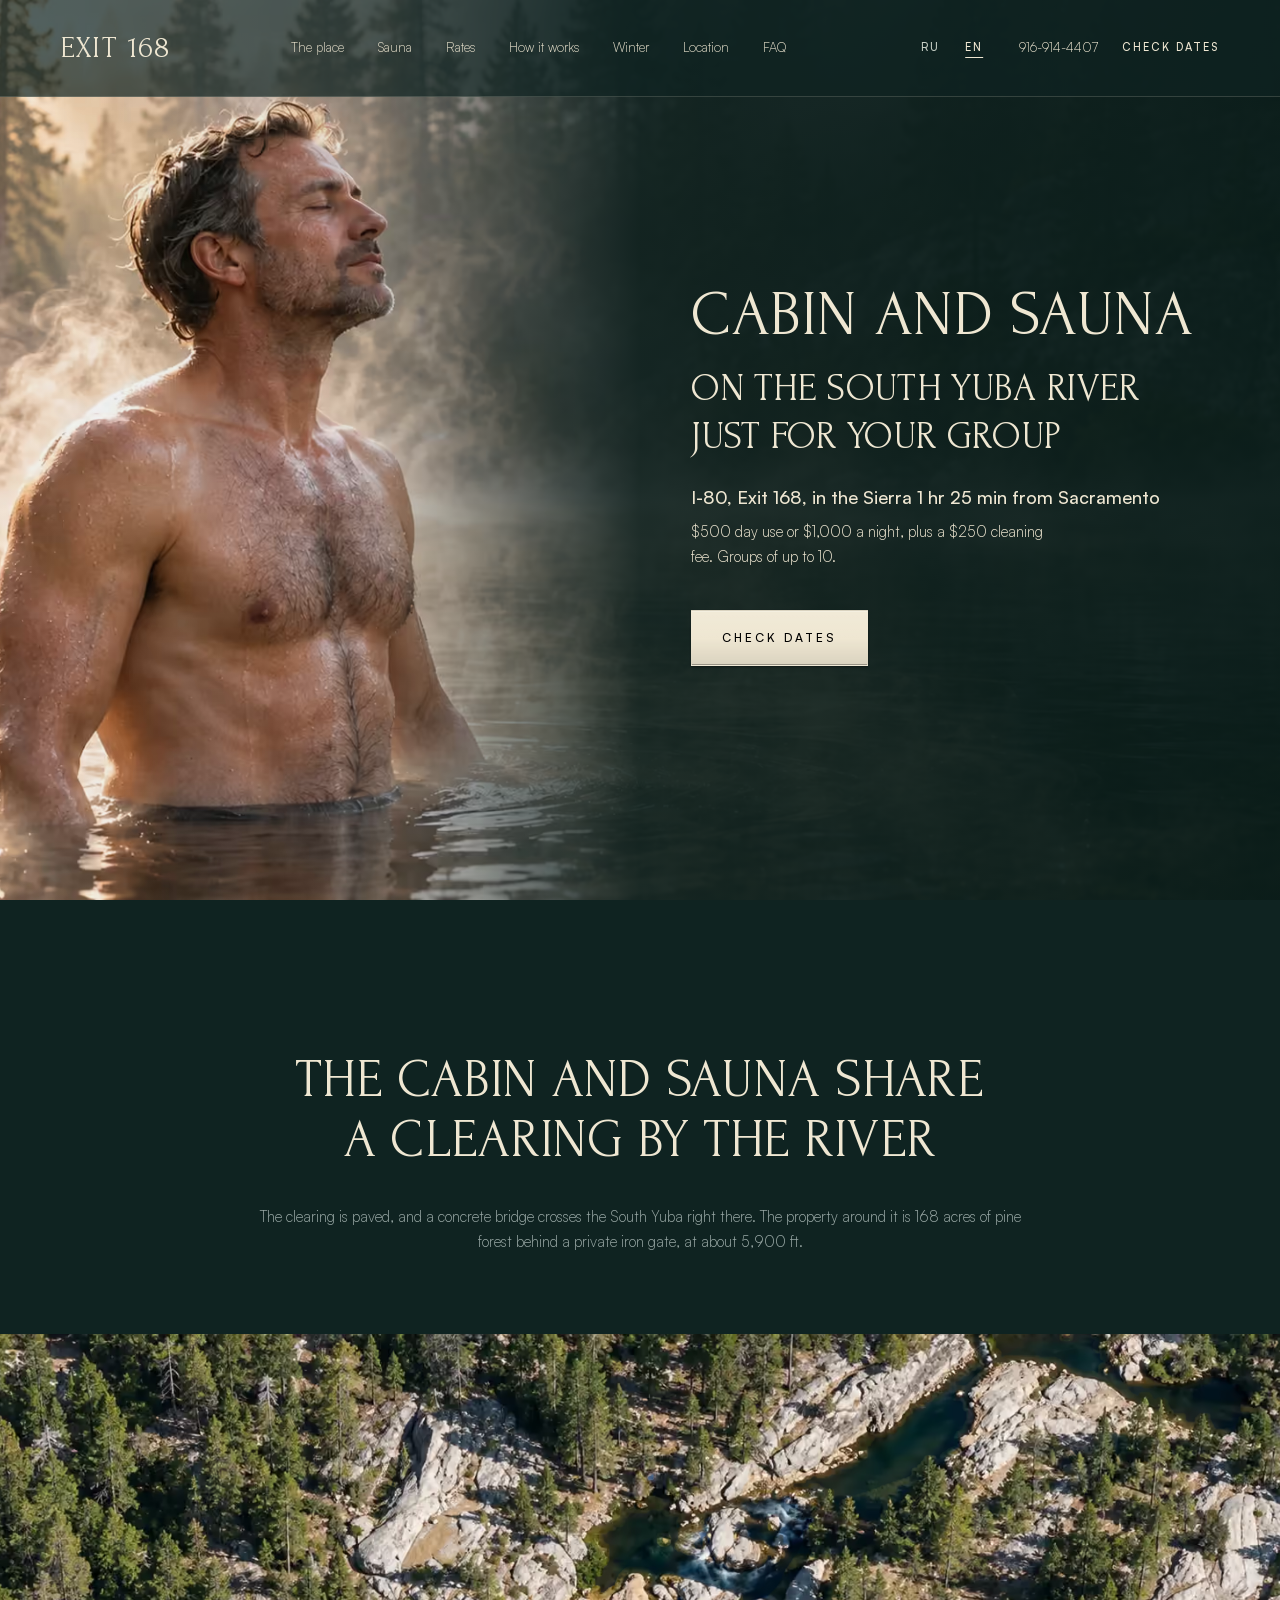
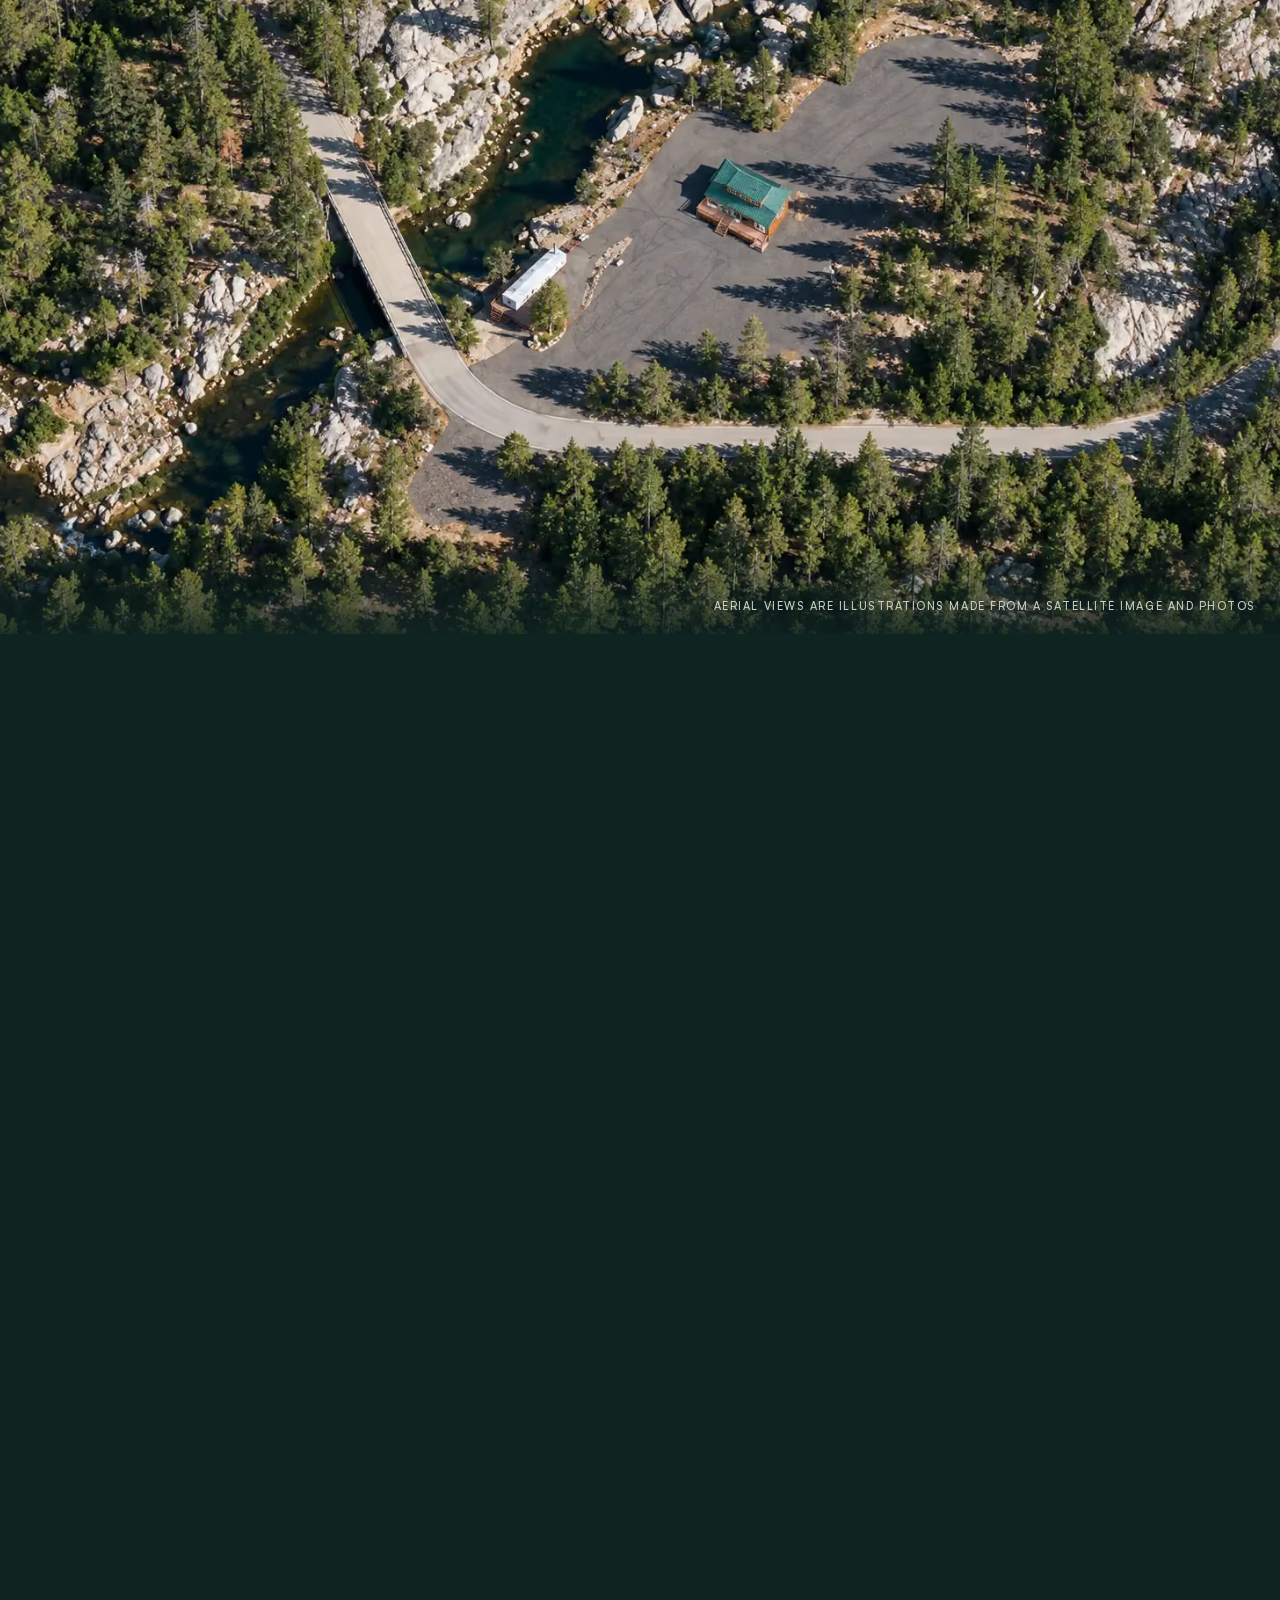
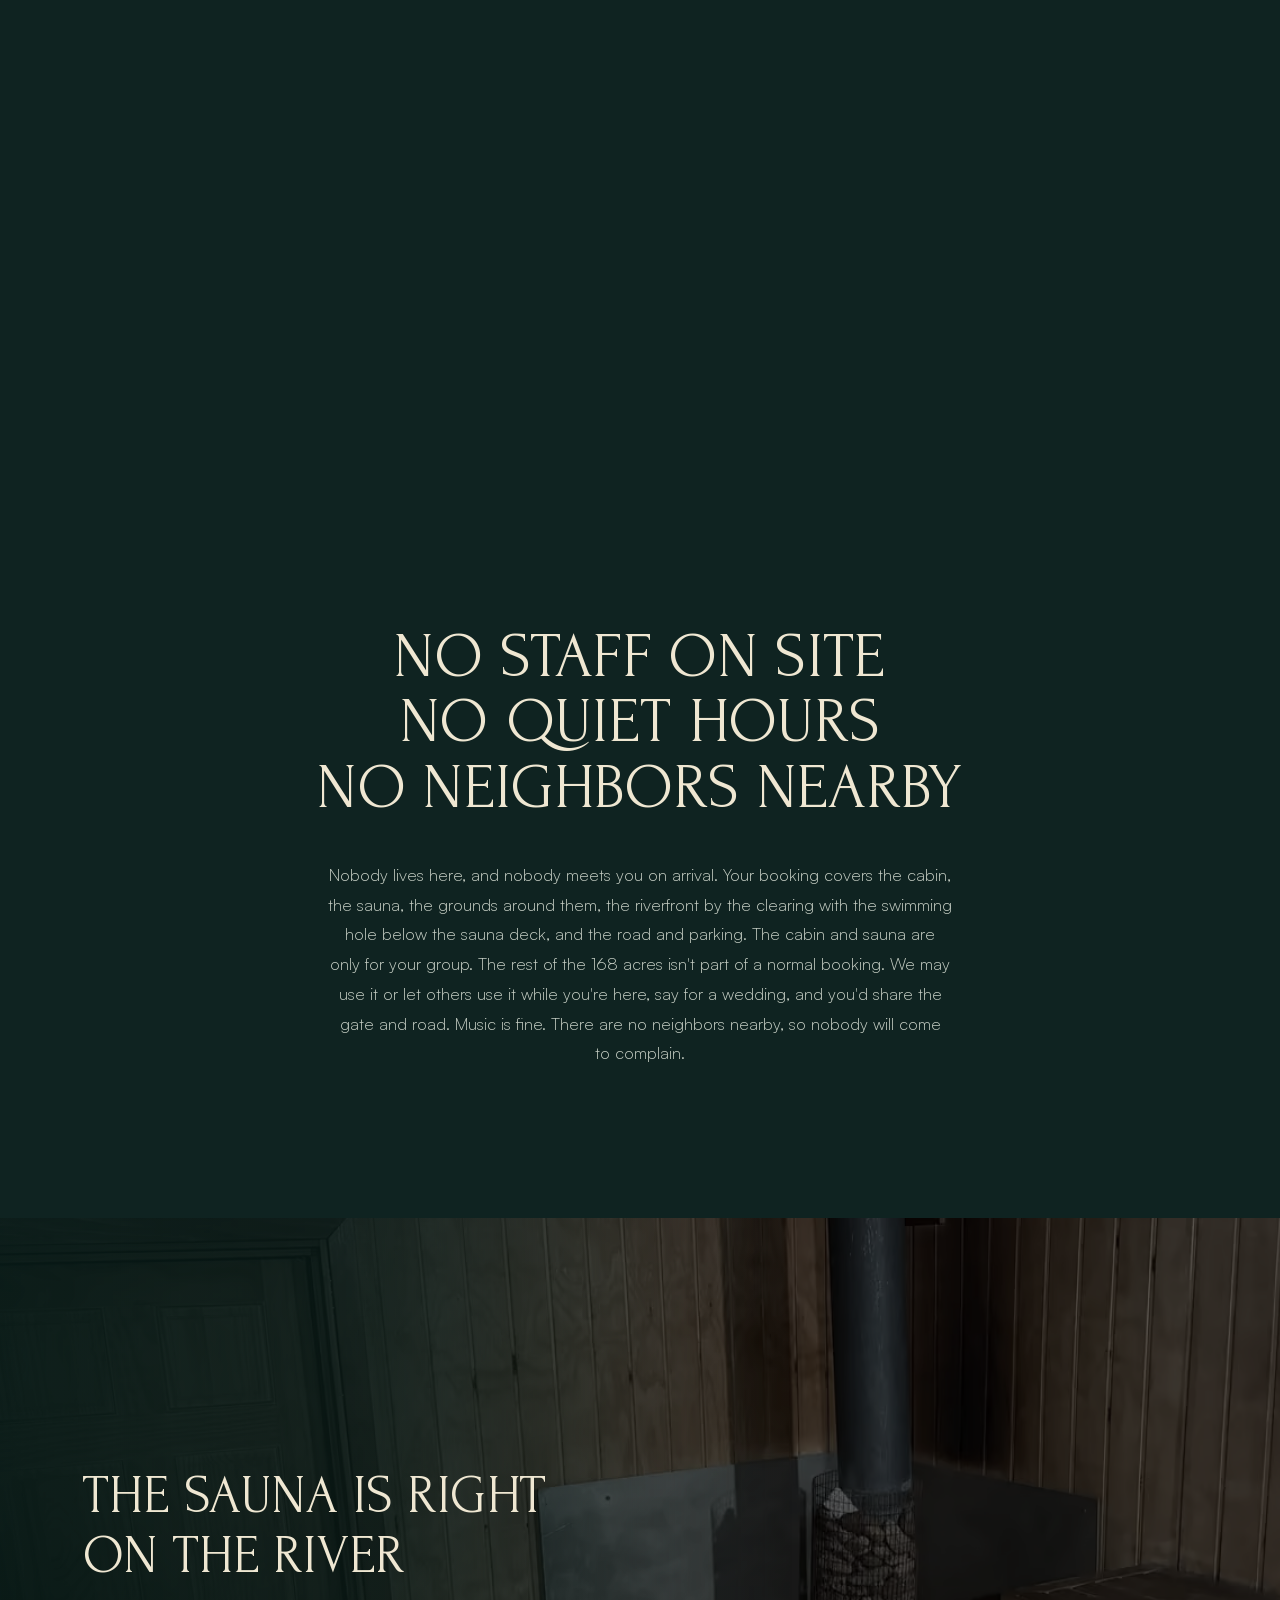
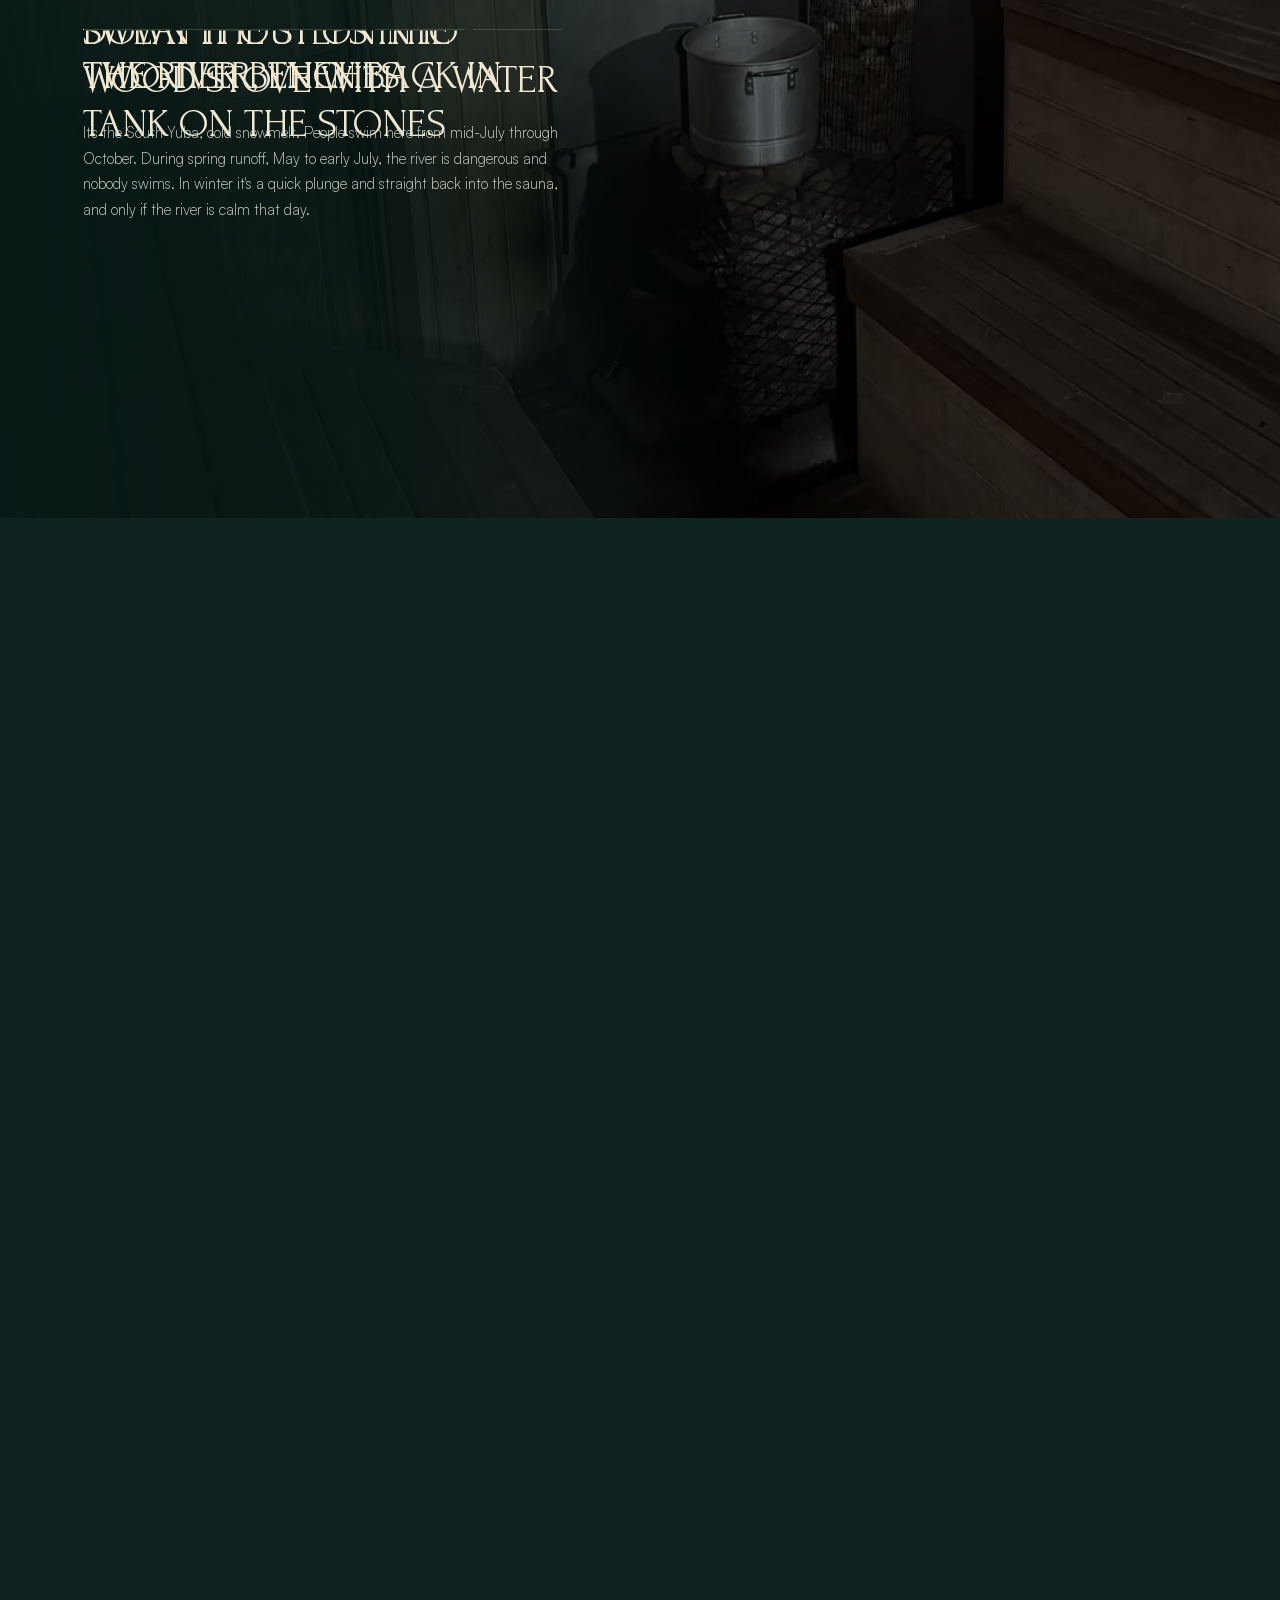
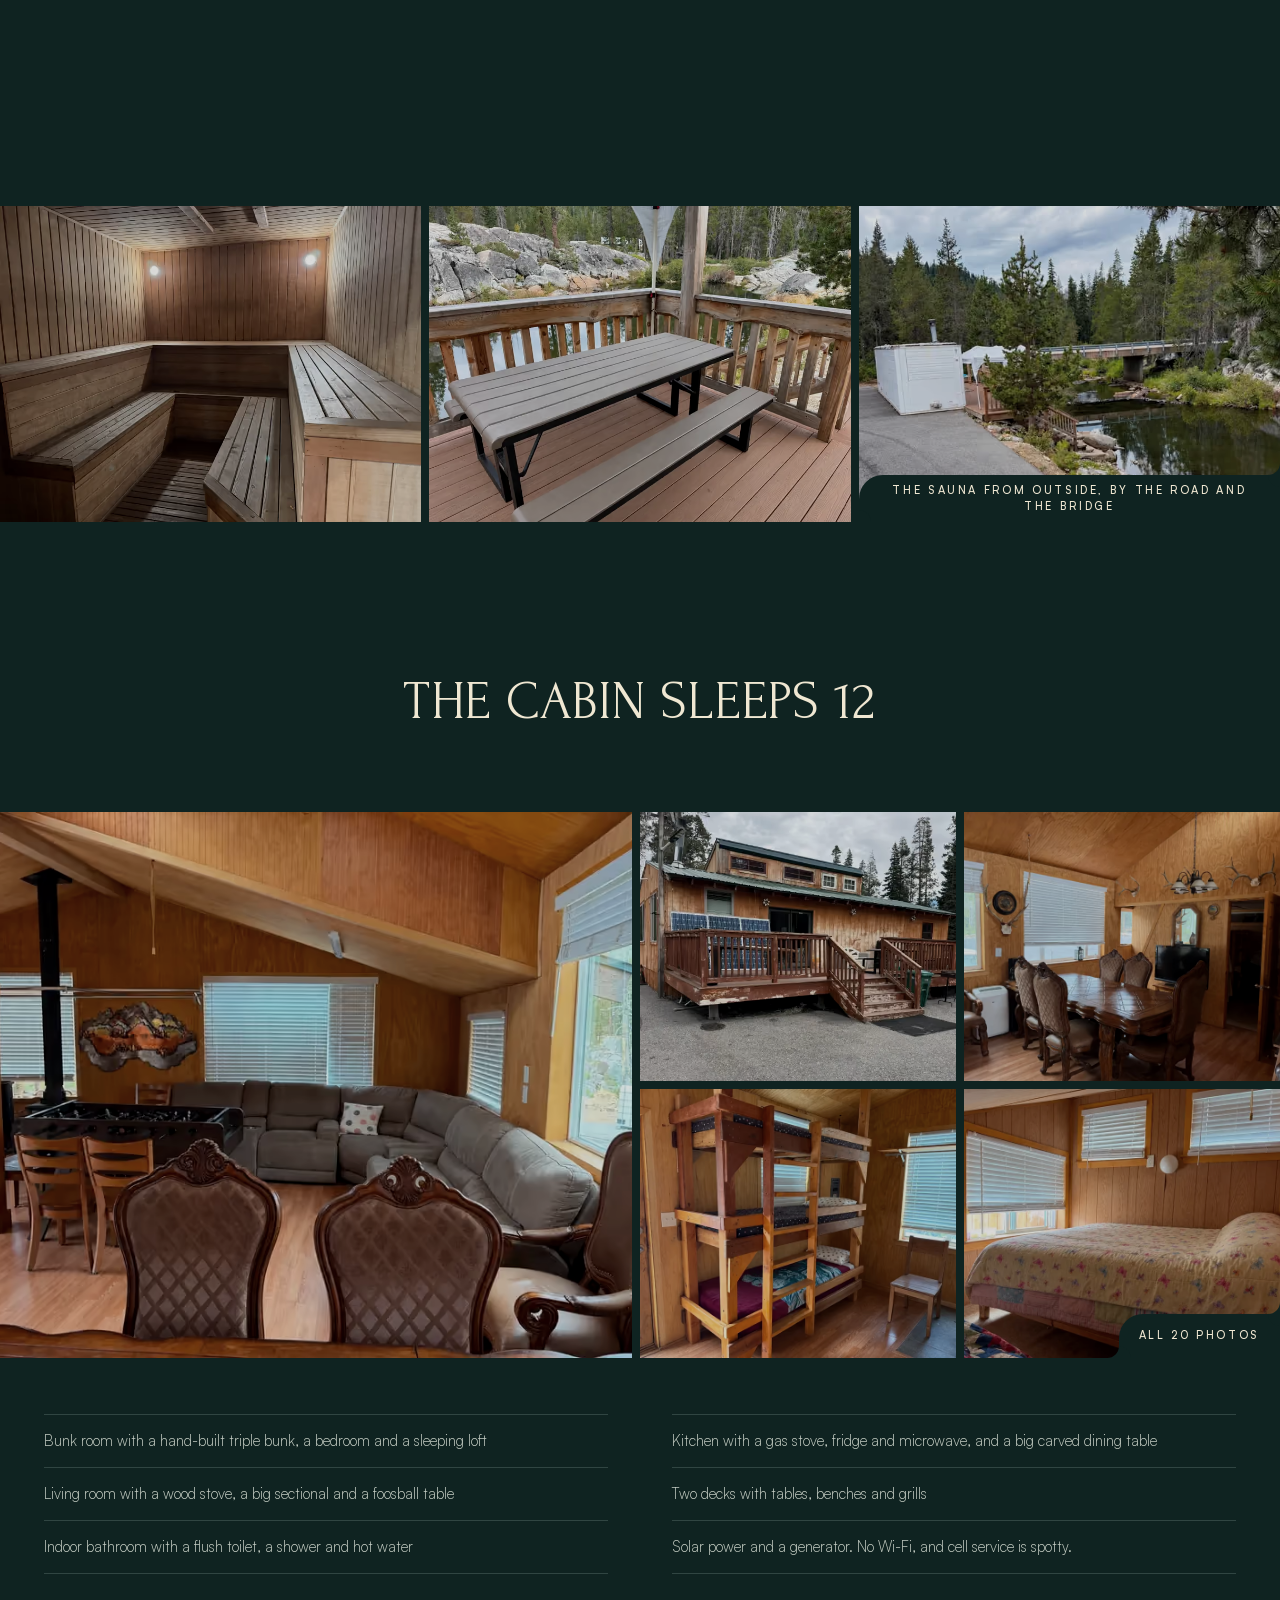
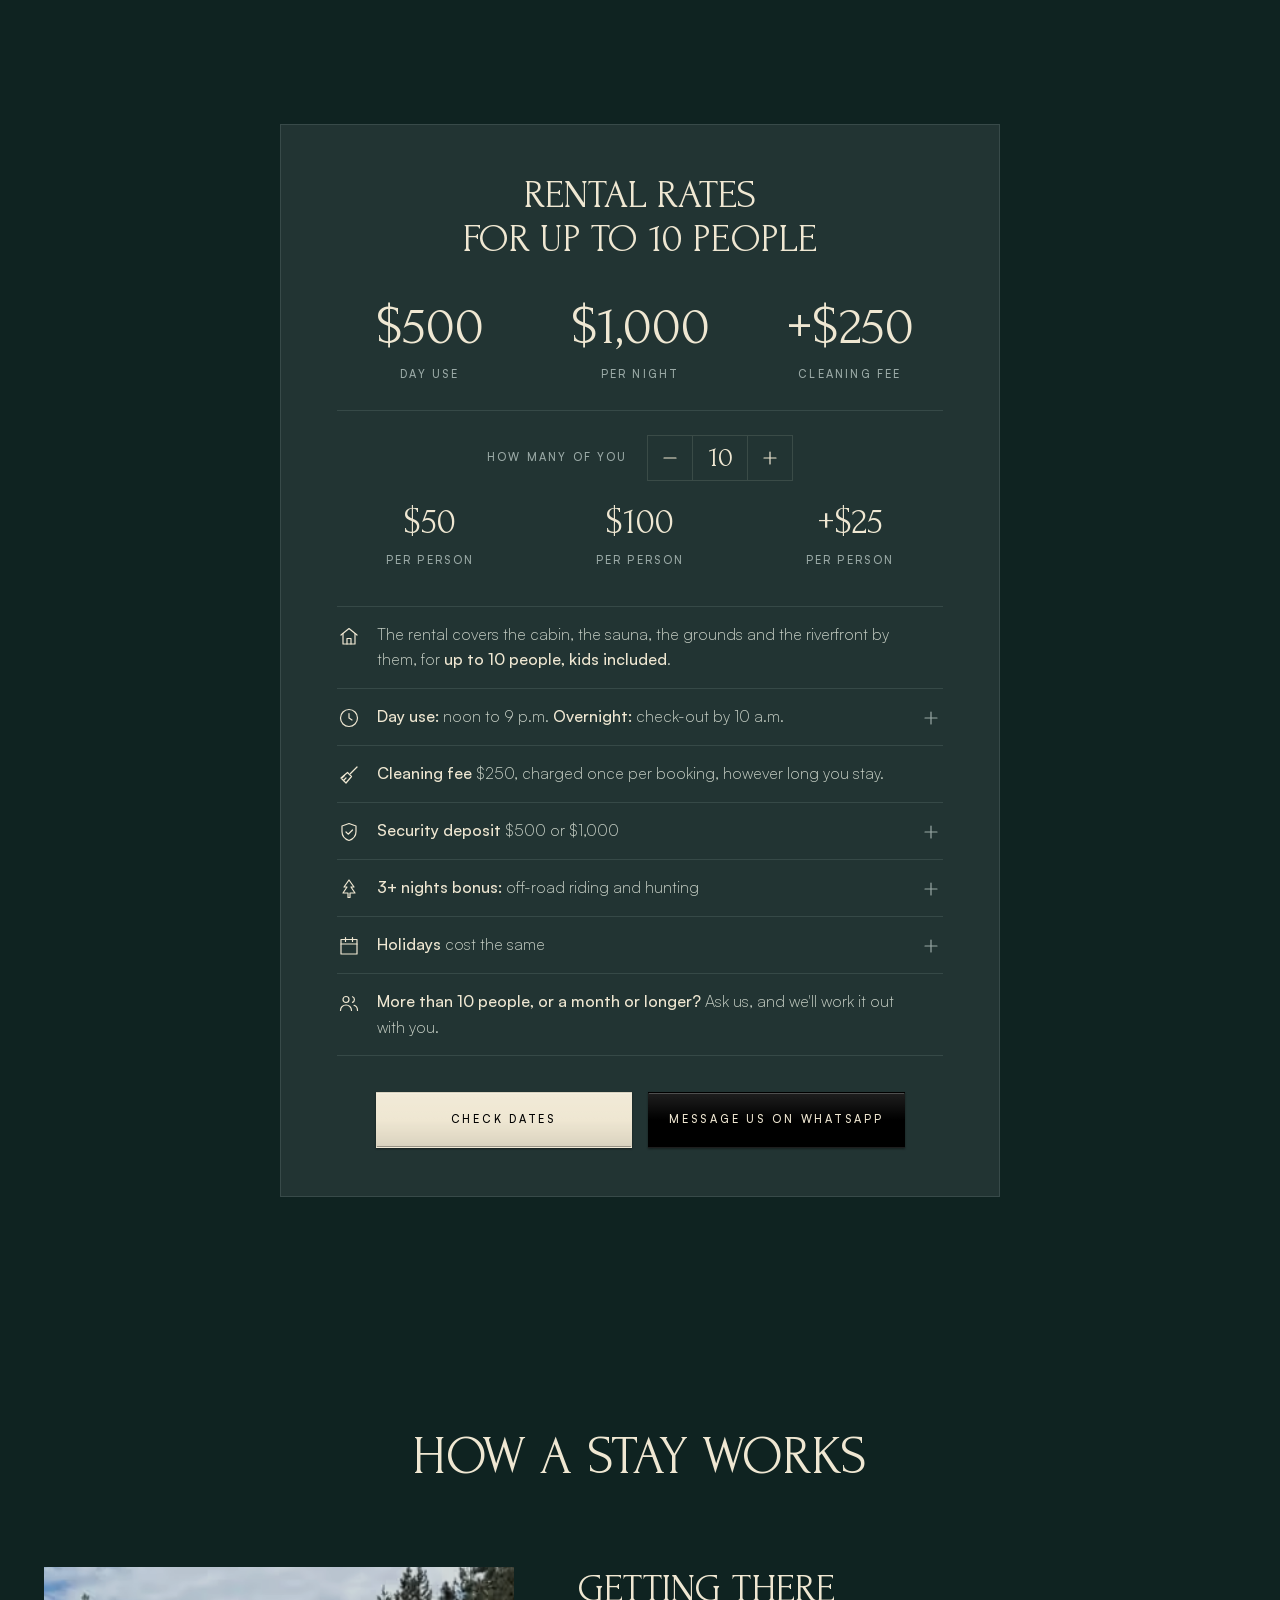
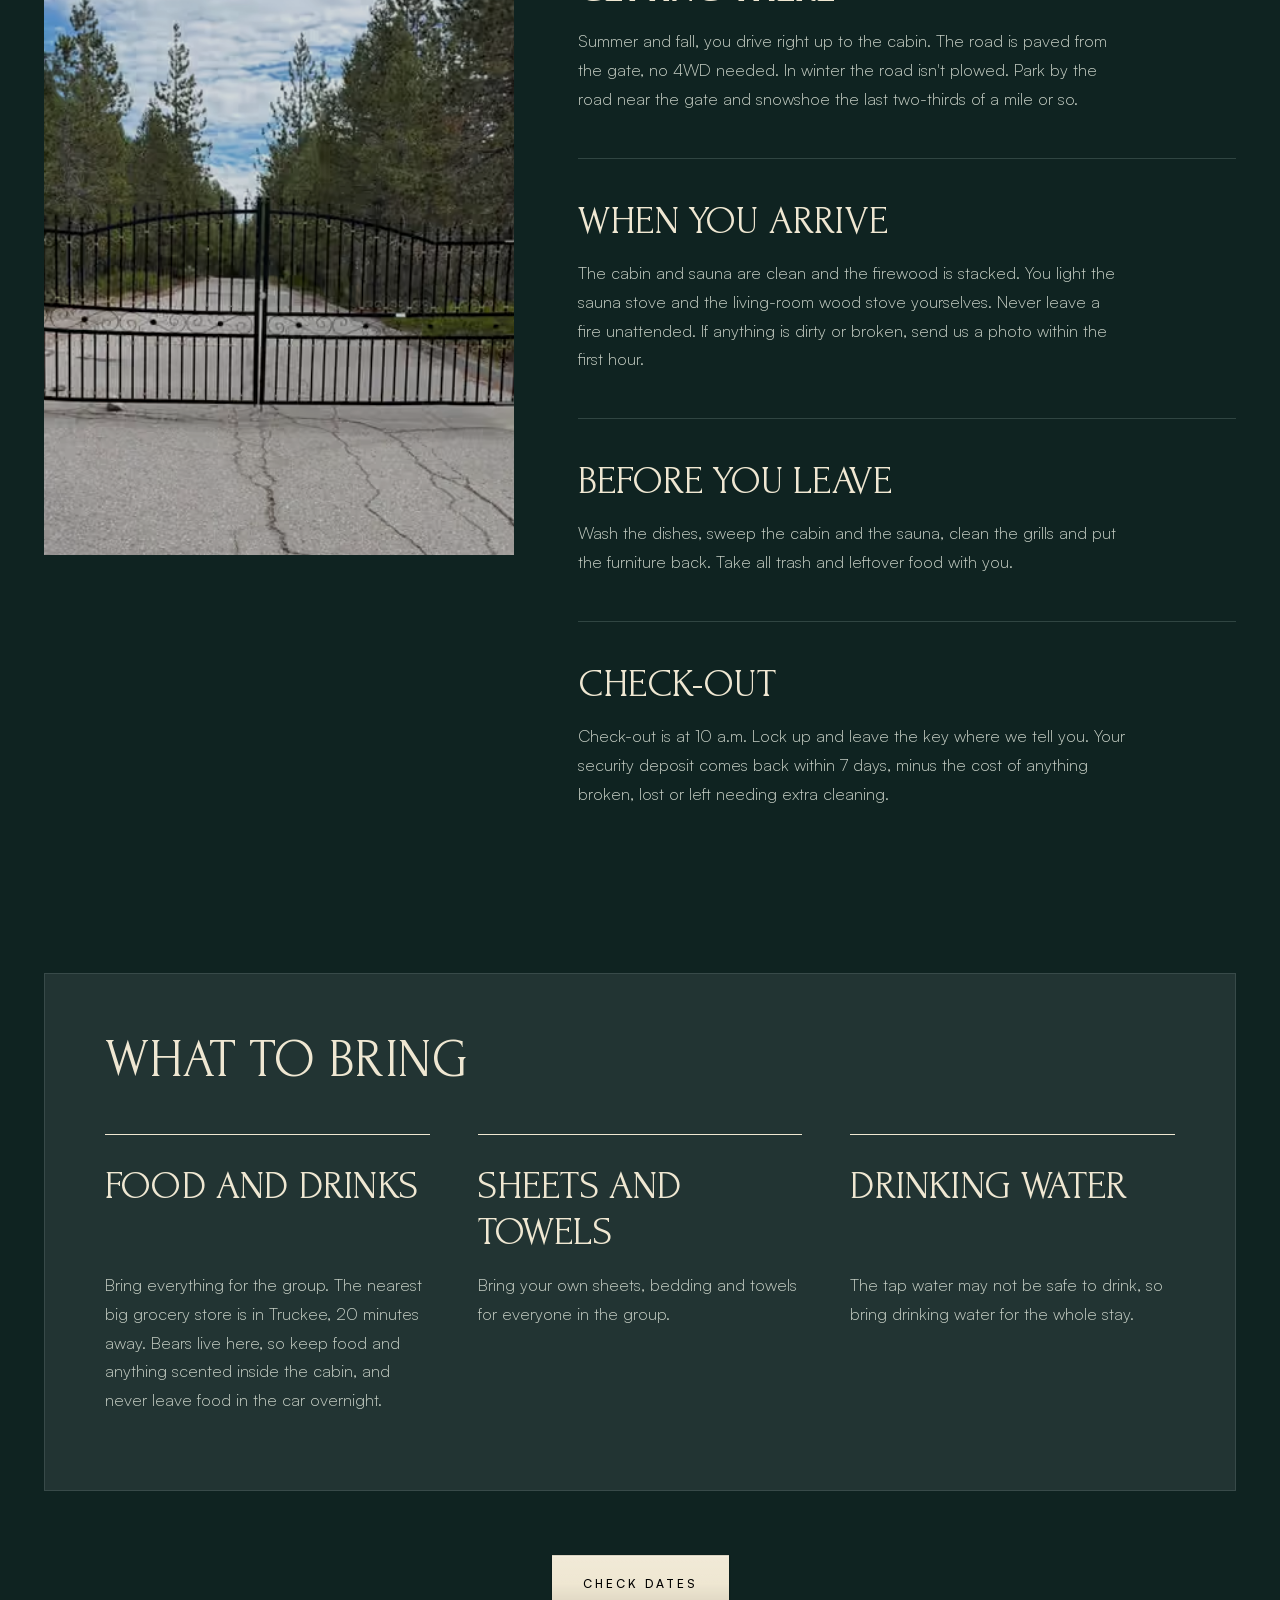
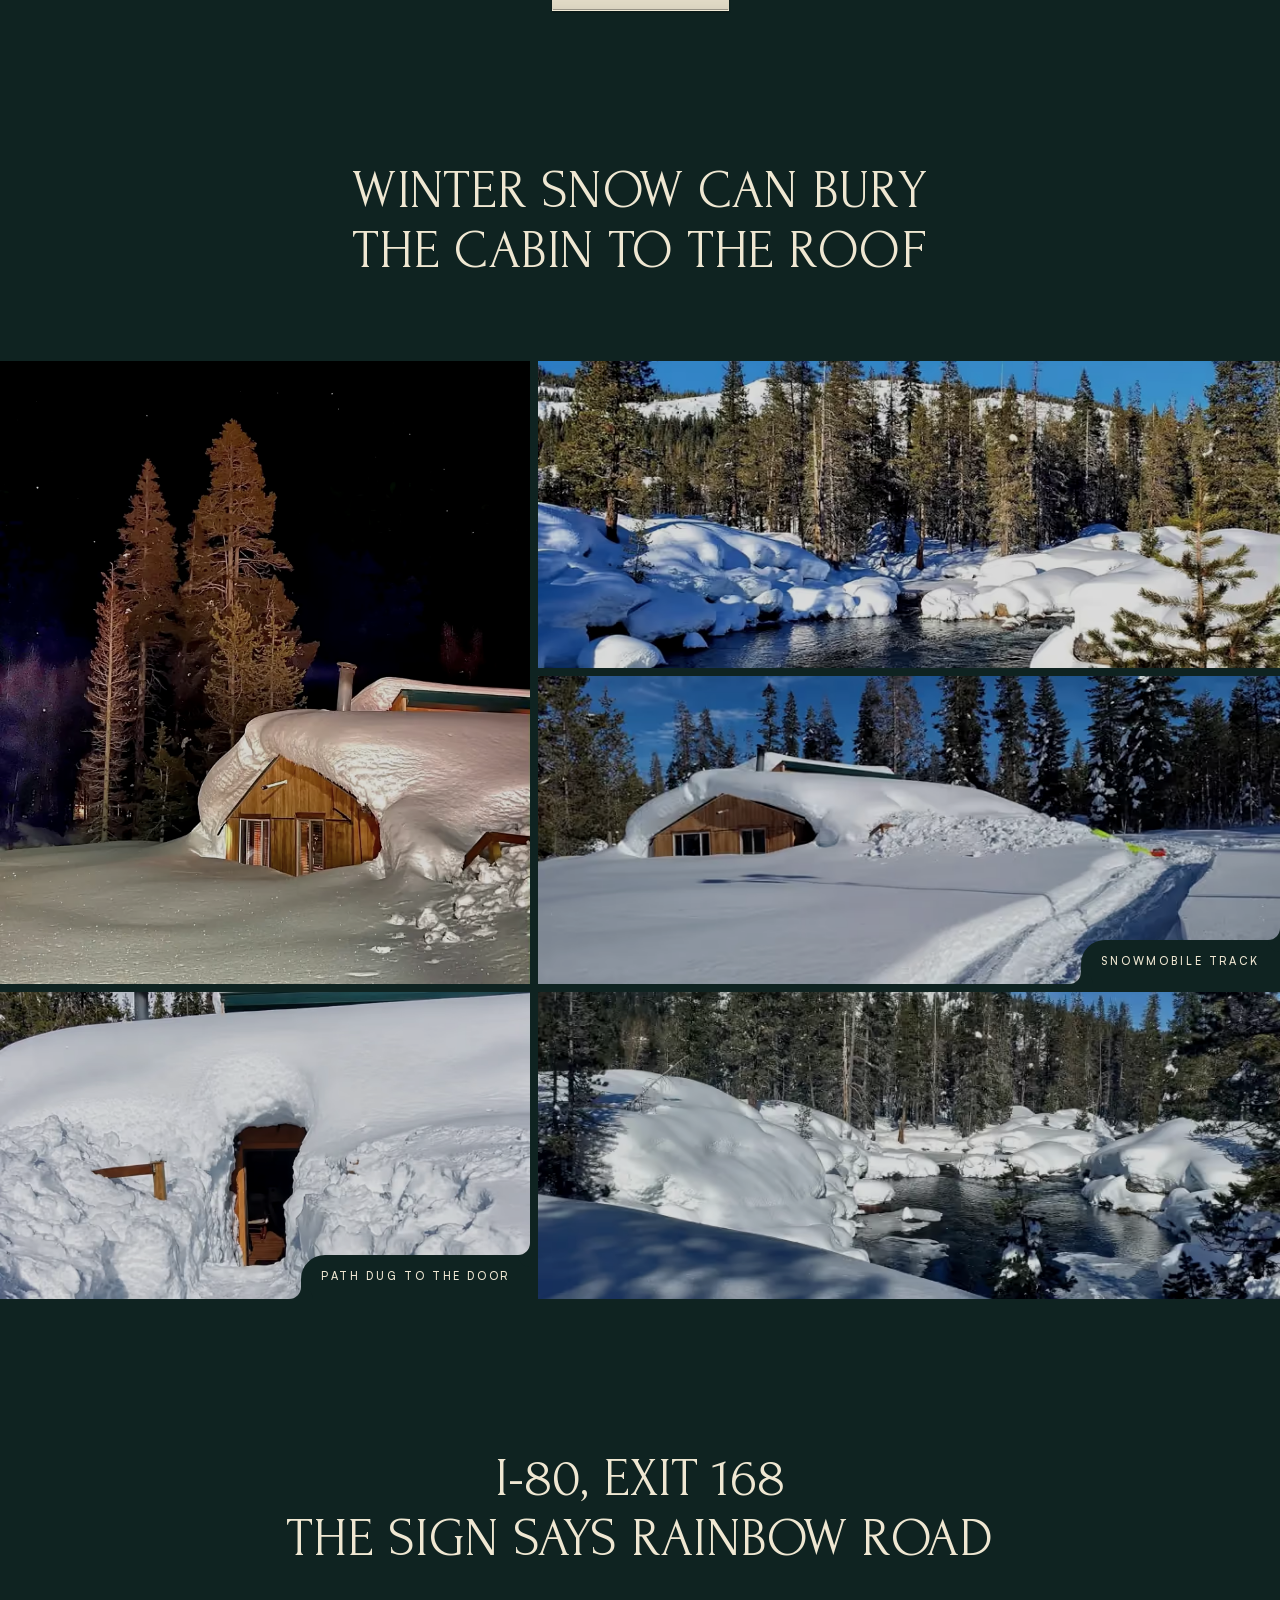
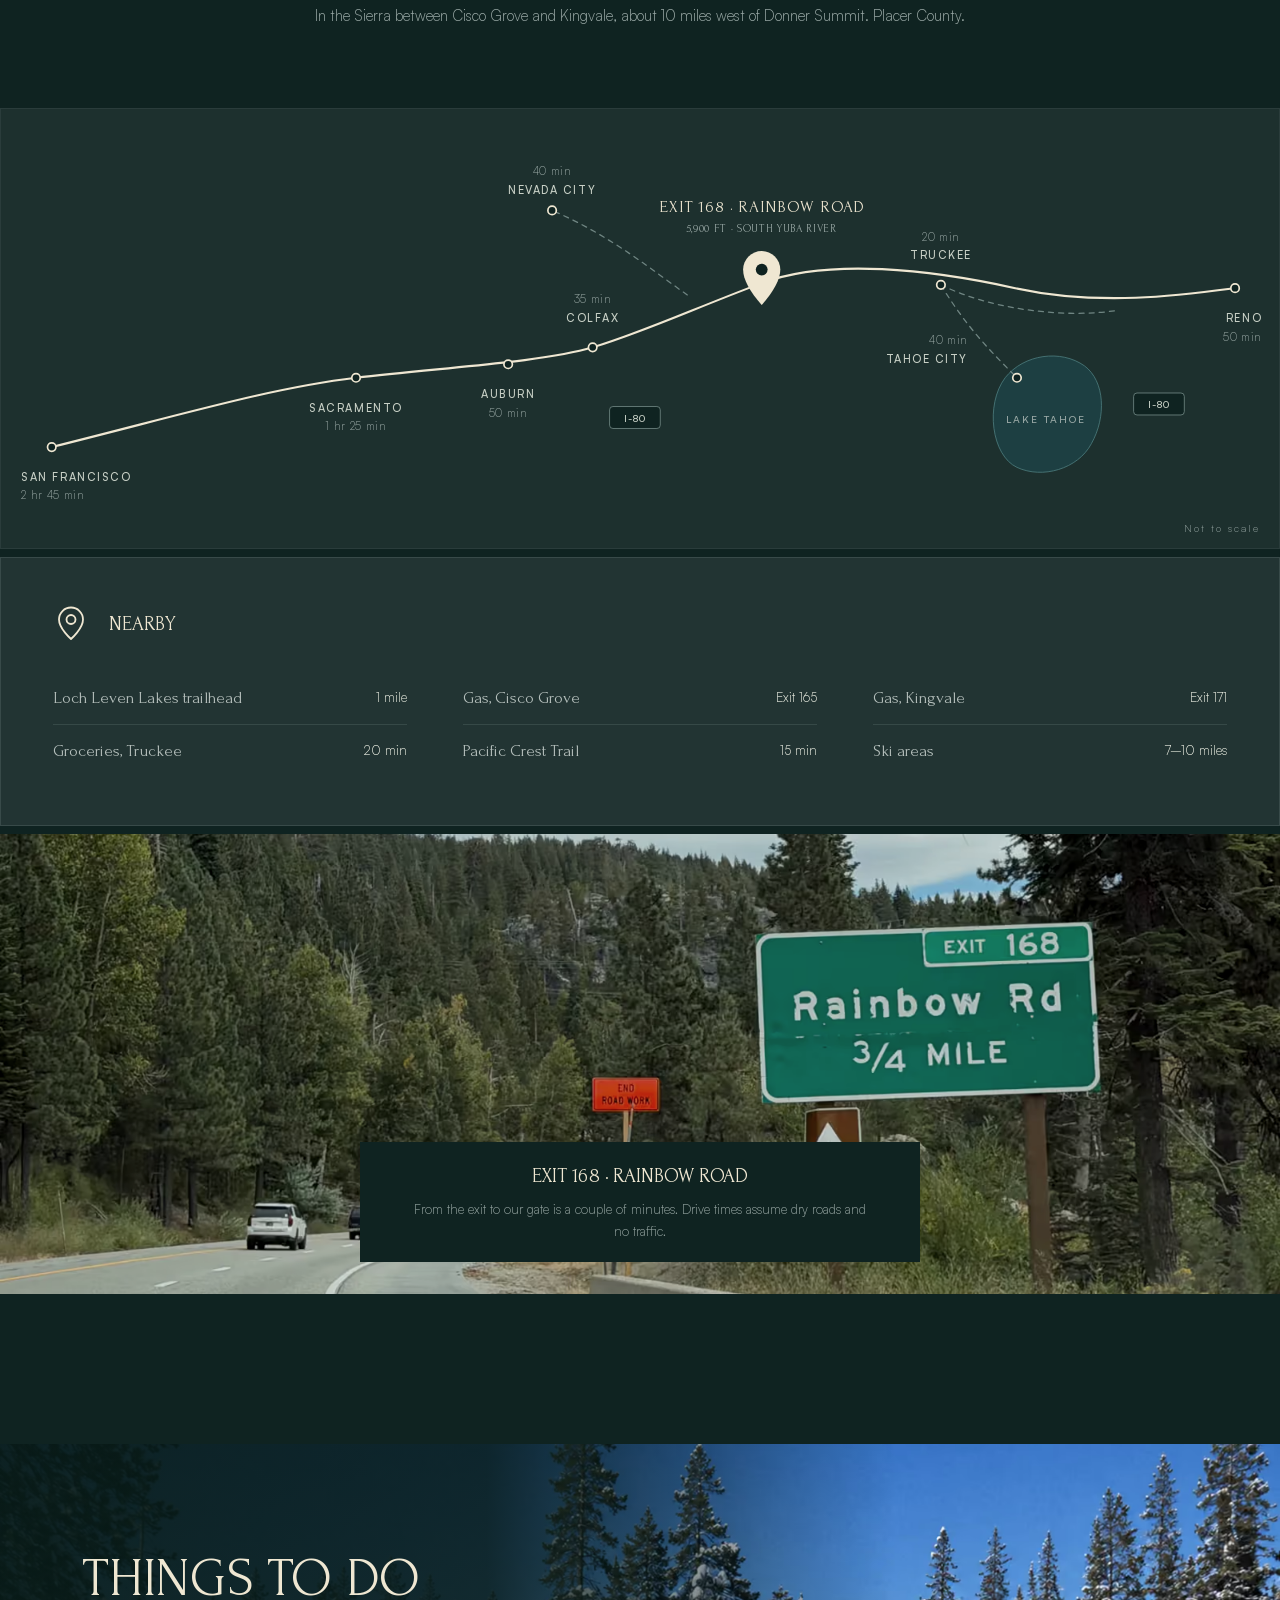
==== commit 8524ab96: "Почта Zelle рядом со словом Zelle (RU и EN): переводить после подтверждения дат" ====
--- a/index.html
+++ b/index.html
@@ -310,7 +310,7 @@
       <li class="offer-line"><svg class="icon" viewBox="0 0 24 24" aria-hidden="true"><path d="M4 11 12 4.5l8 6.5"/><path d="M6 9.5V20h12V9.5"/><path d="M10 20v-5.5h4V20"/></svg><span>The rental covers the cabin, the sauna, the grounds and the riverfront by them, for <b>up to 10 people, kids included</b>.</span></li>
       <li><details><summary><svg class="icon" viewBox="0 0 24 24" aria-hidden="true"><circle cx="12" cy="12" r="8.5"/><path d="M12 7.5V12l3 2"/></svg><span><b>Day use:</b> noon to 9&nbsp;p.m. <b>Overnight:</b> check-out by 10&nbsp;a.m.</span><svg class="icon offer-open" viewBox="0 0 24 24" aria-hidden="true"><path d="M6 12h12M12 6v12"/></svg></summary><p>Check-in is at noon, check-out at 10 a.m. Day use runs noon to 9&nbsp;p.m. Early check-in is possible if nobody stayed the night before.</p></details></li>
       <li class="offer-line"><svg class="icon" viewBox="0 0 24 24" aria-hidden="true"><path d="M20 4 13.5 10.5"/><path d="M10.5 9.5 14.5 13.5 9 20 4 15Z"/><path d="m6.5 17.5 2.5-2.5M5.5 14.5 7.5 12.5"/></svg><span><b>Cleaning fee</b> $250, charged once per booking, however long you stay.</span></li>
-      <li><details><summary><svg class="icon" viewBox="0 0 24 24" aria-hidden="true"><path d="M12 3.5 5 6v5.5c0 4.2 2.9 7.6 7 9 4.1-1.4 7-4.8 7-9V6Z"/><path d="m9 12 2.2 2.2L15.5 10"/></svg><span><b>Security deposit</b> $500 or $1,000</span><svg class="icon offer-open" viewBox="0 0 24 24" aria-hidden="true"><path d="M6 12h12M12 6v12"/></svg></summary><p>To confirm, you send a security deposit by Zelle: $500 for day use or $1,000 for an overnight stay, however many nights. It comes back within 7 days after check-out, minus any damage.</p></details></li>
+      <li><details><summary><svg class="icon" viewBox="0 0 24 24" aria-hidden="true"><path d="M12 3.5 5 6v5.5c0 4.2 2.9 7.6 7 9 4.1-1.4 7-4.8 7-9V6Z"/><path d="m9 12 2.2 2.2L15.5 10"/></svg><span><b>Security deposit</b> $500 or $1,000</span><svg class="icon offer-open" viewBox="0 0 24 24" aria-hidden="true"><path d="M6 12h12M12 6v12"/></svg></summary><p>Once we confirm your dates, you send a security deposit by Zelle to <span class="pay-to">equipmentleasellc@<wbr>gmail.com</span> (Equipment&nbsp;Lease&nbsp;LLC): $500 for day use or $1,000 for an overnight stay, however many nights. It comes back within 7 days after check-out, minus any damage.</p></details></li>
       <li><details><summary><svg class="icon" viewBox="0 0 24 24" aria-hidden="true"><path d="M12 3 7 10h3l-4 6h5v4.5h2V16h5l-4-6h3Z"/></svg><span><b>3+ nights bonus:</b> off-road riding and hunting</span><svg class="icon offer-open" viewBox="0 0 24 24" aria-hidden="true"><path d="M6 12h12M12 6v12"/></svg></summary><p>Stay 3 nights or more and you can explore all 168 acres, ride your own off-road vehicles and hunt, at no extra cost. It&#x27;s shared land, and we use it too.</p></details></li>
       <li><details><summary><svg class="icon" viewBox="0 0 24 24" aria-hidden="true"><path d="M4 5.5h16V20H4Z"/><path d="M4 10h16"/><path d="M8.5 3.5v4M15.5 3.5v4"/></svg><span><b>Holidays</b> cost the same</span><svg class="icon offer-open" viewBox="0 0 24 24" aria-hidden="true"><path d="M6 12h12M12 6v12"/></svg></summary><p>Over New Year&#x27;s and the Fourth of July the minimum stay is 2 nights.</p></details></li>
       <li class="offer-line"><svg class="icon" viewBox="0 0 24 24" aria-hidden="true"><circle cx="9" cy="8.5" r="3"/><path d="M3.5 19.5c0-3.2 2.5-5.5 5.5-5.5s5.5 2.3 5.5 5.5"/><path d="M15.5 5.8a3 3 0 0 1 0 5.6"/><path d="M17 14.3c2 .6 3.5 2.6 3.5 5.2"/></svg><span><b>More than 10 people, or a month or longer?</b> Ask us, and we&#x27;ll work it out with you.</span></li>
@@ -643,8 +643,8 @@
         <h3>How booking works</h3>
         <dl>
           <div><dt>Now</dt><dd>Pick your dates and group size, then tap Book on WhatsApp. WhatsApp opens with your request already written. Hit Send. You can also book by text or call 916-914-4407.</dd></div>
-          <div><dt>Within 24 hours</dt><dd>We hold your dates for 24 hours. To confirm, pay the security deposit by Zelle: $500 for day use or $1,000 for an overnight stay. The person booking signs our rental agreement online, and nobody else has to sign. If the deposit doesn&#x27;t arrive within 24 hours, we release the dates.</dd></div>
-          <div><dt>3 days before check-in</dt><dd>Pay the rental and the $250 cleaning fee by Zelle. The security deposit is separate and comes back after your stay.</dd></div>
+          <div><dt>Within 24 hours</dt><dd>We hold your dates for 24 hours and confirm them in the same chat. Then send the security deposit by Zelle to <span class="pay-to">equipmentleasellc@<wbr>gmail.com</span> (Equipment&nbsp;Lease&nbsp;LLC): $500 for day use or $1,000 for an overnight stay. The person booking signs our rental agreement online, and nobody else has to sign. If the deposit doesn&#x27;t arrive within 24 hours, we release the dates.</dd></div>
+          <div><dt>3 days before check-in</dt><dd>Pay the rental and the $250 cleaning fee by Zelle, to the same email. The security deposit is separate and comes back after your stay.</dd></div>
           <div><dt>After your stay</dt><dd>We return your security deposit within 7 days of check-out, minus the cost of anything broken, lost or left needing extra cleaning, with photos or receipts.</dd></div>
           <div><dt>If you need to cancel</dt><dd>Booked 72+ hours ahead? Cancel within 24 hours of confirmation for a full refund. Booked more than 14 days ahead? Cancel within 7 days of confirmation to get the deposit back. Otherwise it&#x27;s non-refundable. Rental and cleaning you&#x27;ve already paid are refunded if you cancel before check-in.</dd></div>
           <div><dt>If we can&#x27;t host you</dt><dd>If we cancel, or the cabin or sauna can&#x27;t be used through no fault of your own, you get new dates or your money back.</dd></div>
--- a/style.css
+++ b/style.css
@@ -42,6 +42,8 @@
 .icon{width:24px;height:24px;fill:none;stroke:currentColor;stroke-width:1.2;stroke-linecap:round;stroke-linejoin:round;flex:none}
 [hidden]{display:none!important}
 .nowrap{white-space:nowrap}
+/* the Zelle address (V, 12 November 2026): it may break after the @ on a narrow phone, and one tap selects all of it for copying */
+.pay-to{color:var(--ivory);font-weight:500;user-select:all;-webkit-user-select:all}
 .skip{position:fixed;top:10px;left:10px;padding:12px 20px;background:var(--ivory);color:var(--night);z-index:20;transform:translateY(-160%)}
 .skip:focus{transform:none}
 
@@ -84,11 +86,21 @@
 .hero .actions{margin-top:40px}
 
 /* ---------- buttons ---------- */
-.button{display:inline-flex;justify-content:center;align-items:center;min-height:56px;padding:17px 30px;font:500 12px/1.6 var(--sans);letter-spacing:.25em;text-transform:uppercase;border:1px solid transparent;transition:background .18s ease-out,color .18s ease-out,border-color .18s ease-out;text-align:center}
-.primary{background:var(--ivory);color:#000}
-.primary:hover{background:#fff8e5}
-.black{background:#000;color:var(--ivory)}
-.black:hover{background:var(--night);border-color:var(--line)}
+.button{display:inline-flex;justify-content:center;align-items:center;min-height:56px;padding:17px 30px;font:500 12px/1.6 var(--sans);letter-spacing:.25em;text-transform:uppercase;border:1px solid transparent;transition:background-color .18s ease-out,color .18s ease-out,border-color .18s ease-out,box-shadow .12s ease-out,transform .12s ease-out;text-align:center;
+  /* a touch raised (V, 12 November 2026): light on the top edge, shade at the bottom, a soft 1px ledge under it;
+     a press sets it down flat. The fill colour stays the variant's own, so the palette does not change */
+  background-image:linear-gradient(rgba(255,255,255,.12),rgba(255,255,255,0) 50%,rgba(0,0,0,.09));
+  box-shadow:inset 0 1px 0 rgba(255,255,255,.22),inset 0 -1px 0 rgba(0,0,0,.3),0 1px 2px rgba(0,0,0,.4)}
+.button:active{transform:translateY(1px);box-shadow:inset 0 1px 0 rgba(255,255,255,.1),inset 0 -1px 0 rgba(0,0,0,.3)}
+.primary{background-color:var(--ivory);color:#000}
+.primary:hover{background-color:#fff8e5}
+.black{background-color:#000;color:var(--ivory)}
+.black:hover{background-color:var(--night);border-color:var(--line)}
+/* the shared-sauna chat button wears Telegram's blue and logo, so it reads as «this opens Telegram» (V, 12 November 2026);
+   the blue is a shade deeper than Telegram's #2AABEE so white 11px capitals keep 4.5:1 against it */
+.telegram{gap:12px;background-color:#1d76b6;color:#fff;background-image:linear-gradient(#2a8fd6,#1d76b6 55%,#165f9a)}
+.telegram:hover{background-image:linear-gradient(#3a9de0,#1d76b6 55%,#165f9a)}
+.telegram .glyph{width:20px;height:20px}
 
 /* ---------- section heads ---------- */
 .section-head{padding:var(--section-top) 24px var(--section-bottom);text-align:center}
@@ -334,6 +346,13 @@
 .offer-terms summary:hover .offer-open{color:var(--ivory)}
 .offer-terms details[open] .offer-open{transform:rotate(45deg)}
 .offer-terms details p{padding:0 40px 16px;font-size:16px;line-height:1.65;color:var(--soft)}
+/* the shared-sauna chat right under the rates: for two or three people the whole place is a lot, and the chat in
+   Telegram gathers a group that splits the rent (V, 12 November 2026); Russian edition only, the chat is in Russian */
+.share{width:720px;max-width:100%;margin-top:var(--gutter);padding:32px 56px 36px;border:1px solid #384a49}
+.share h2{display:flex;align-items:center;gap:14px;font-size:28px;line-height:1.2}
+.share h2 svg{width:30px;height:30px;flex:none}
+.share p{max-width:60ch;margin-top:12px;font-size:16px;line-height:1.7;color:var(--soft)}
+.share .button{margin-top:20px;padding:15px 24px;font-size:11px}
 /* the two buttons under the rates are as wide as each other, the wider one sets both */
 .offer-card .actions{display:inline-grid;grid-auto-flow:column;grid-auto-columns:1fr;margin:36px 0 0}
 .offer-card .button{padding:15px 20px;font-size:11px}
@@ -640,6 +659,9 @@
   .offer-terms details p{padding:0 0 14px 38px}
   .offer-card .actions{display:grid;grid-auto-flow:row;gap:12px;margin-top:30px}
   .offer-card .button{width:100%;font-size:11px}
+  .share{padding:24px 16px 28px}
+  .share h2{font-size:24px}
+  .share .button{width:100%}
   .contact-panels{margin-bottom:var(--section-bottom)}
   .contact-info,form{padding:36px 22px}
   .contact-info .actions{margin-top:24px}
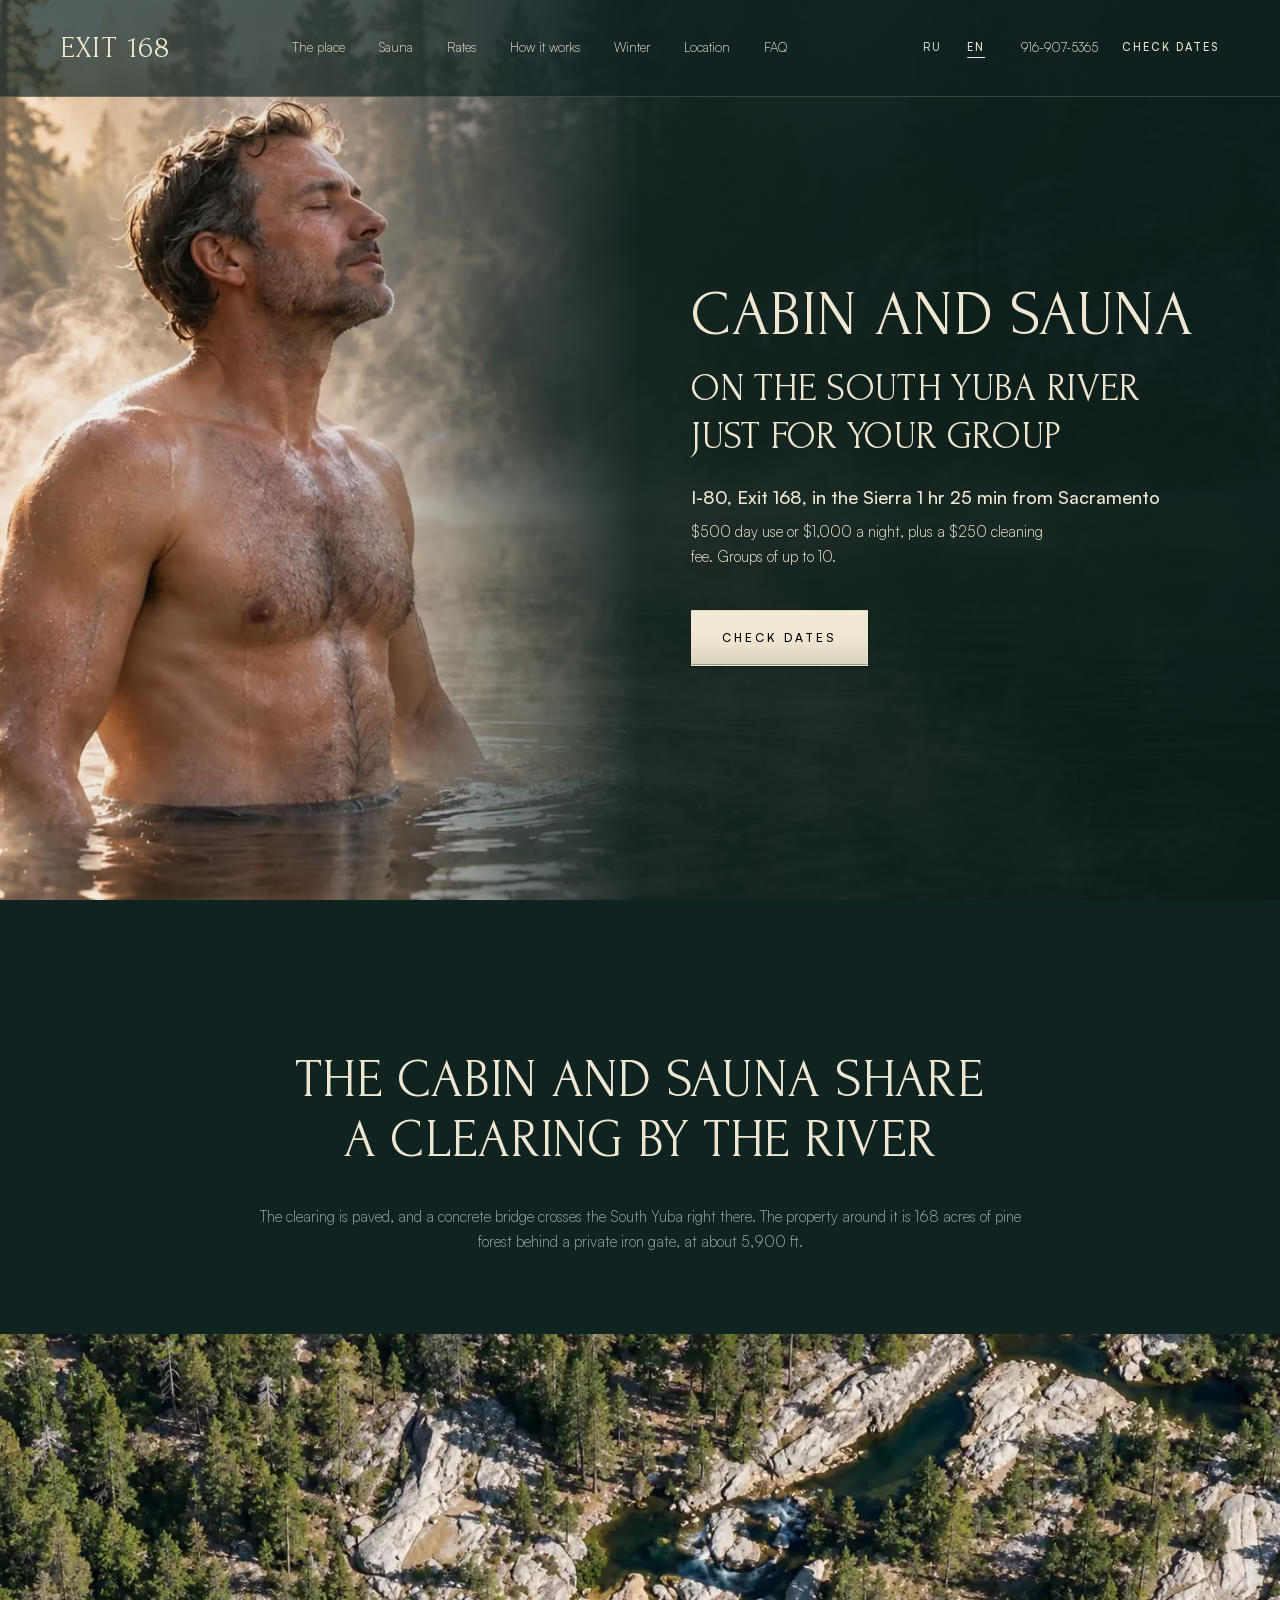
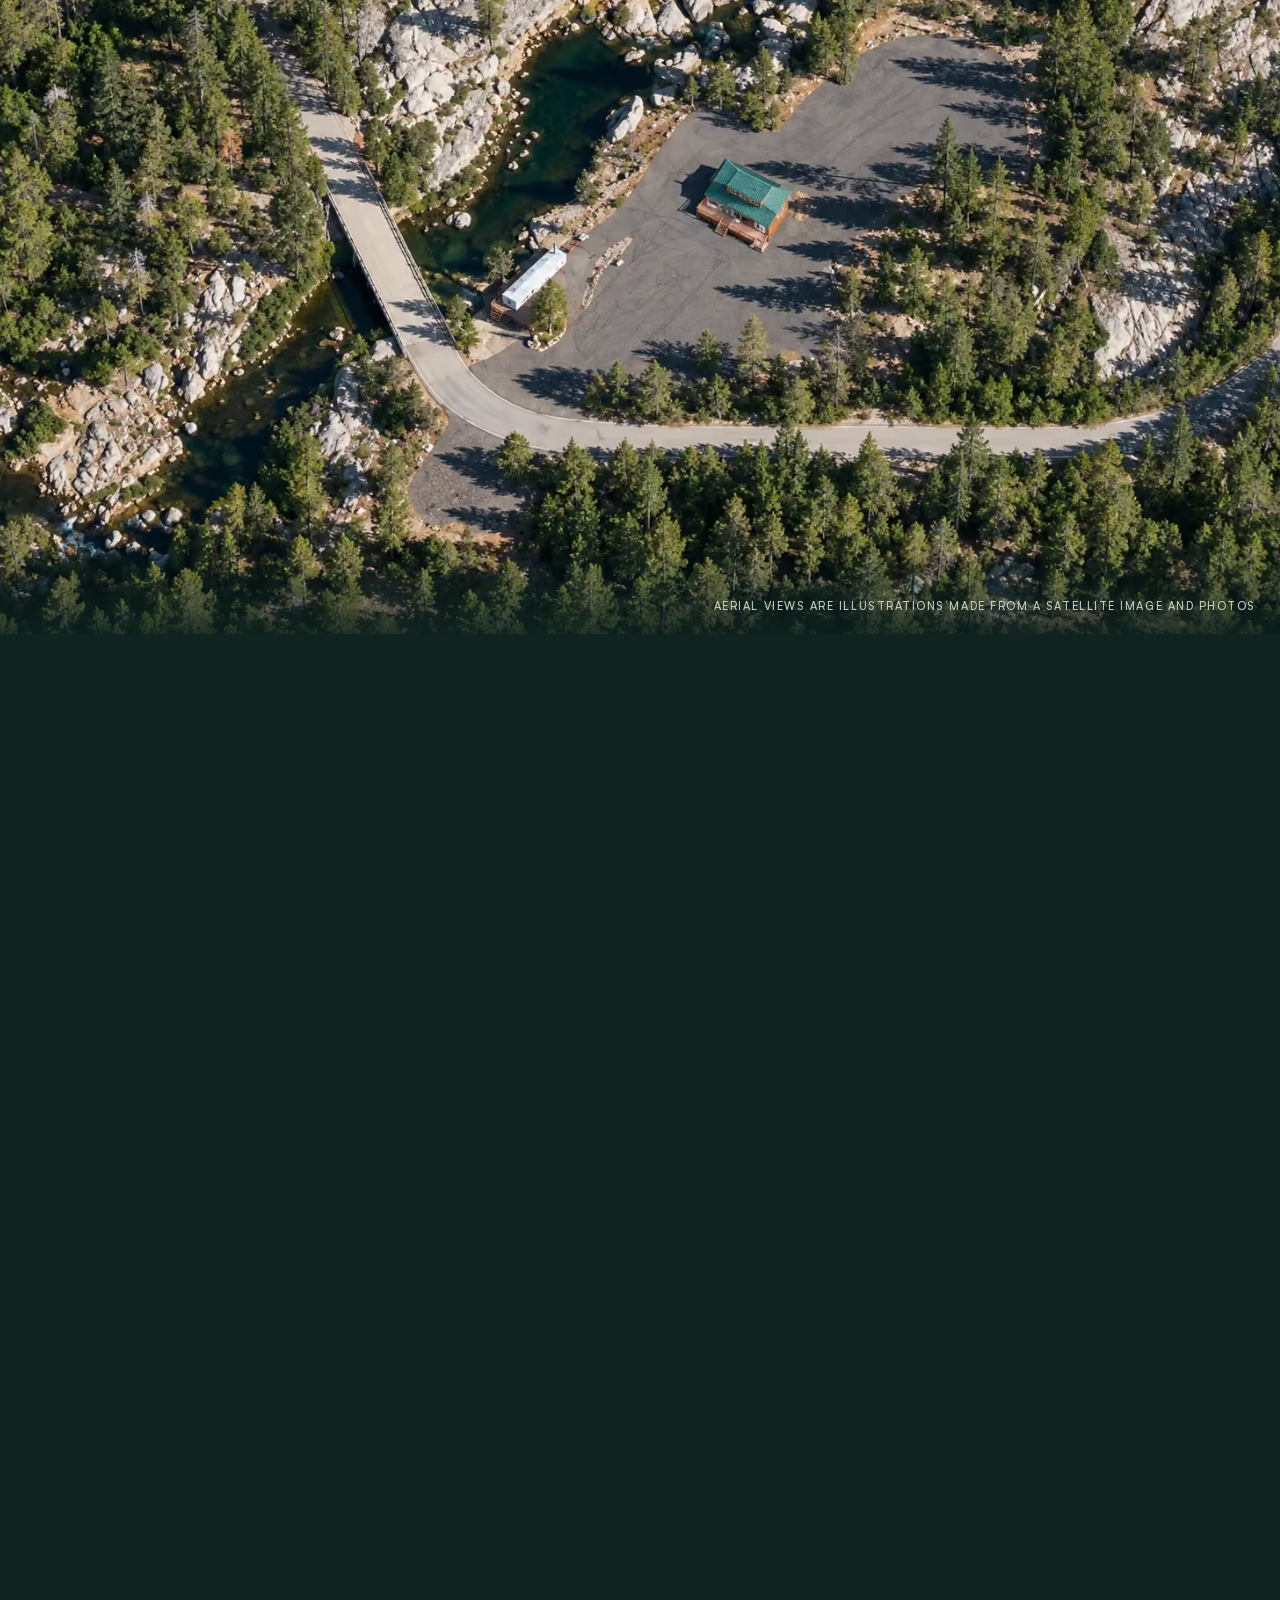
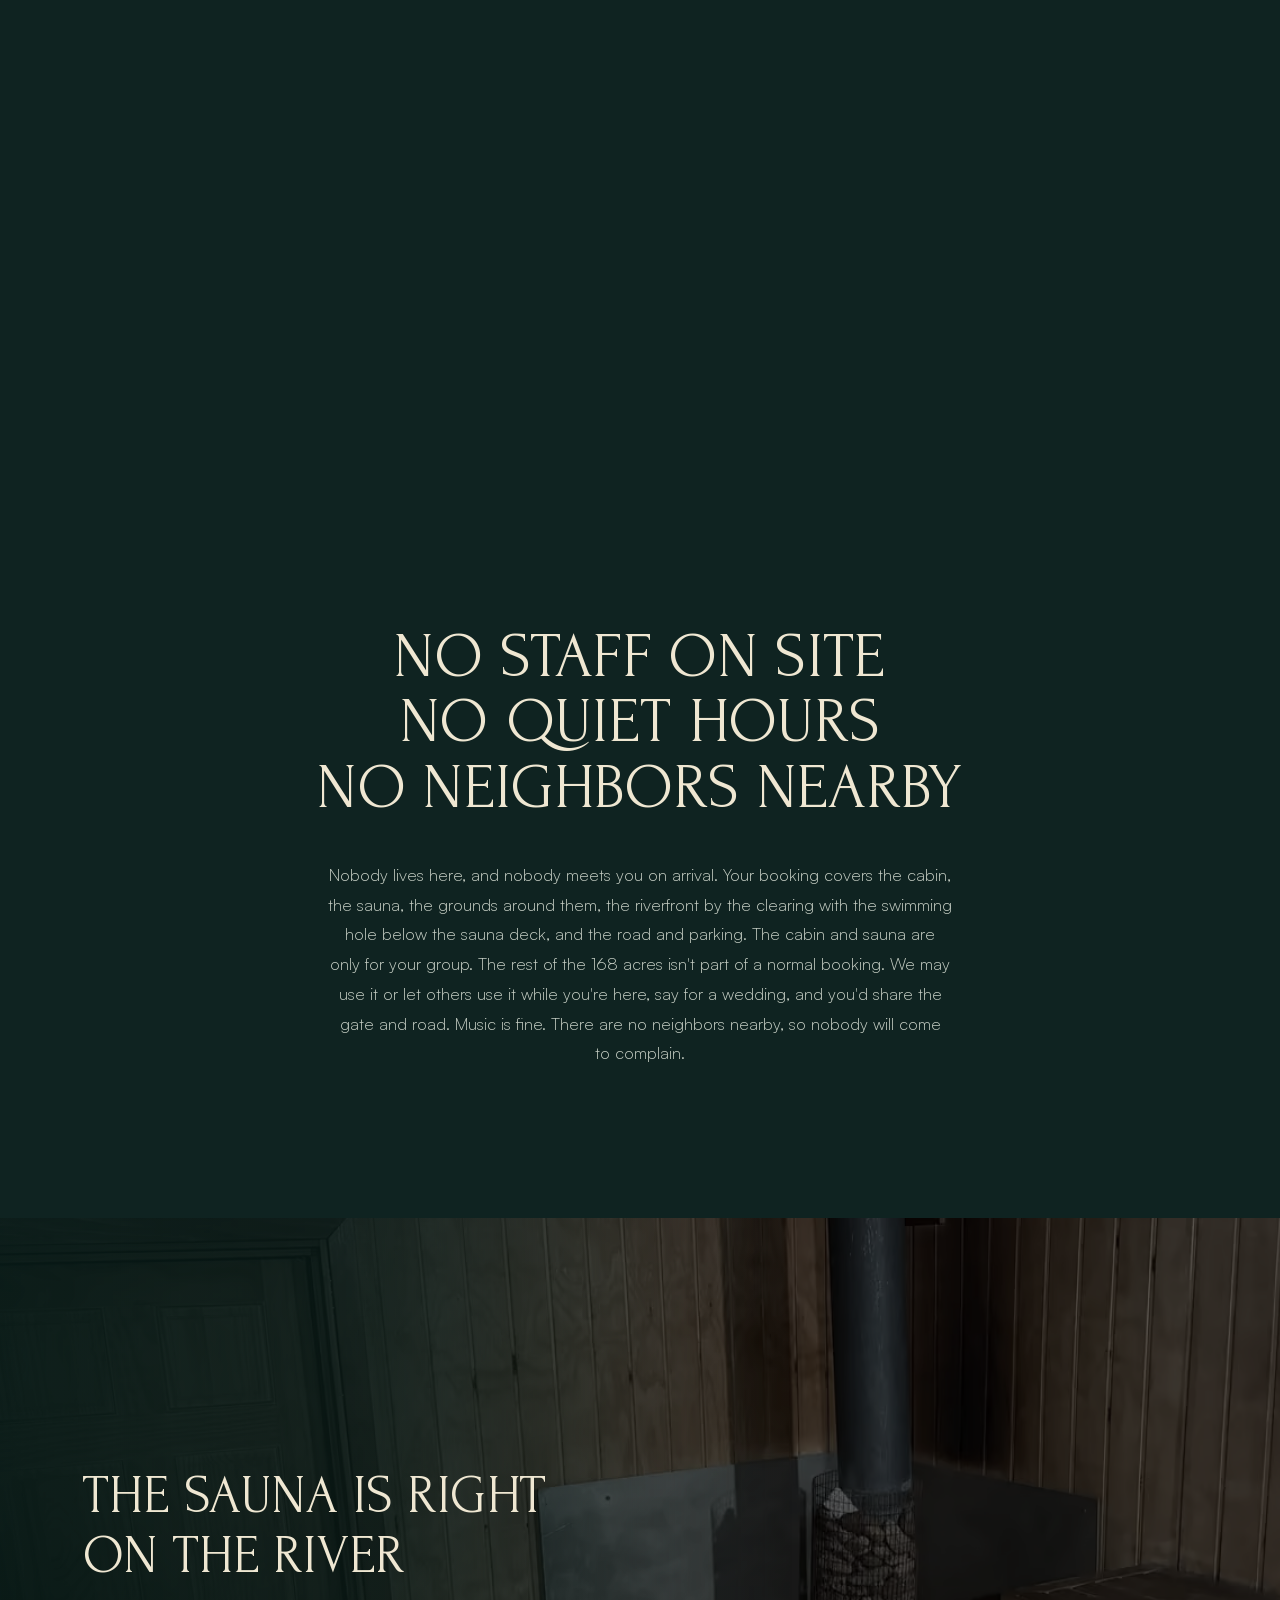
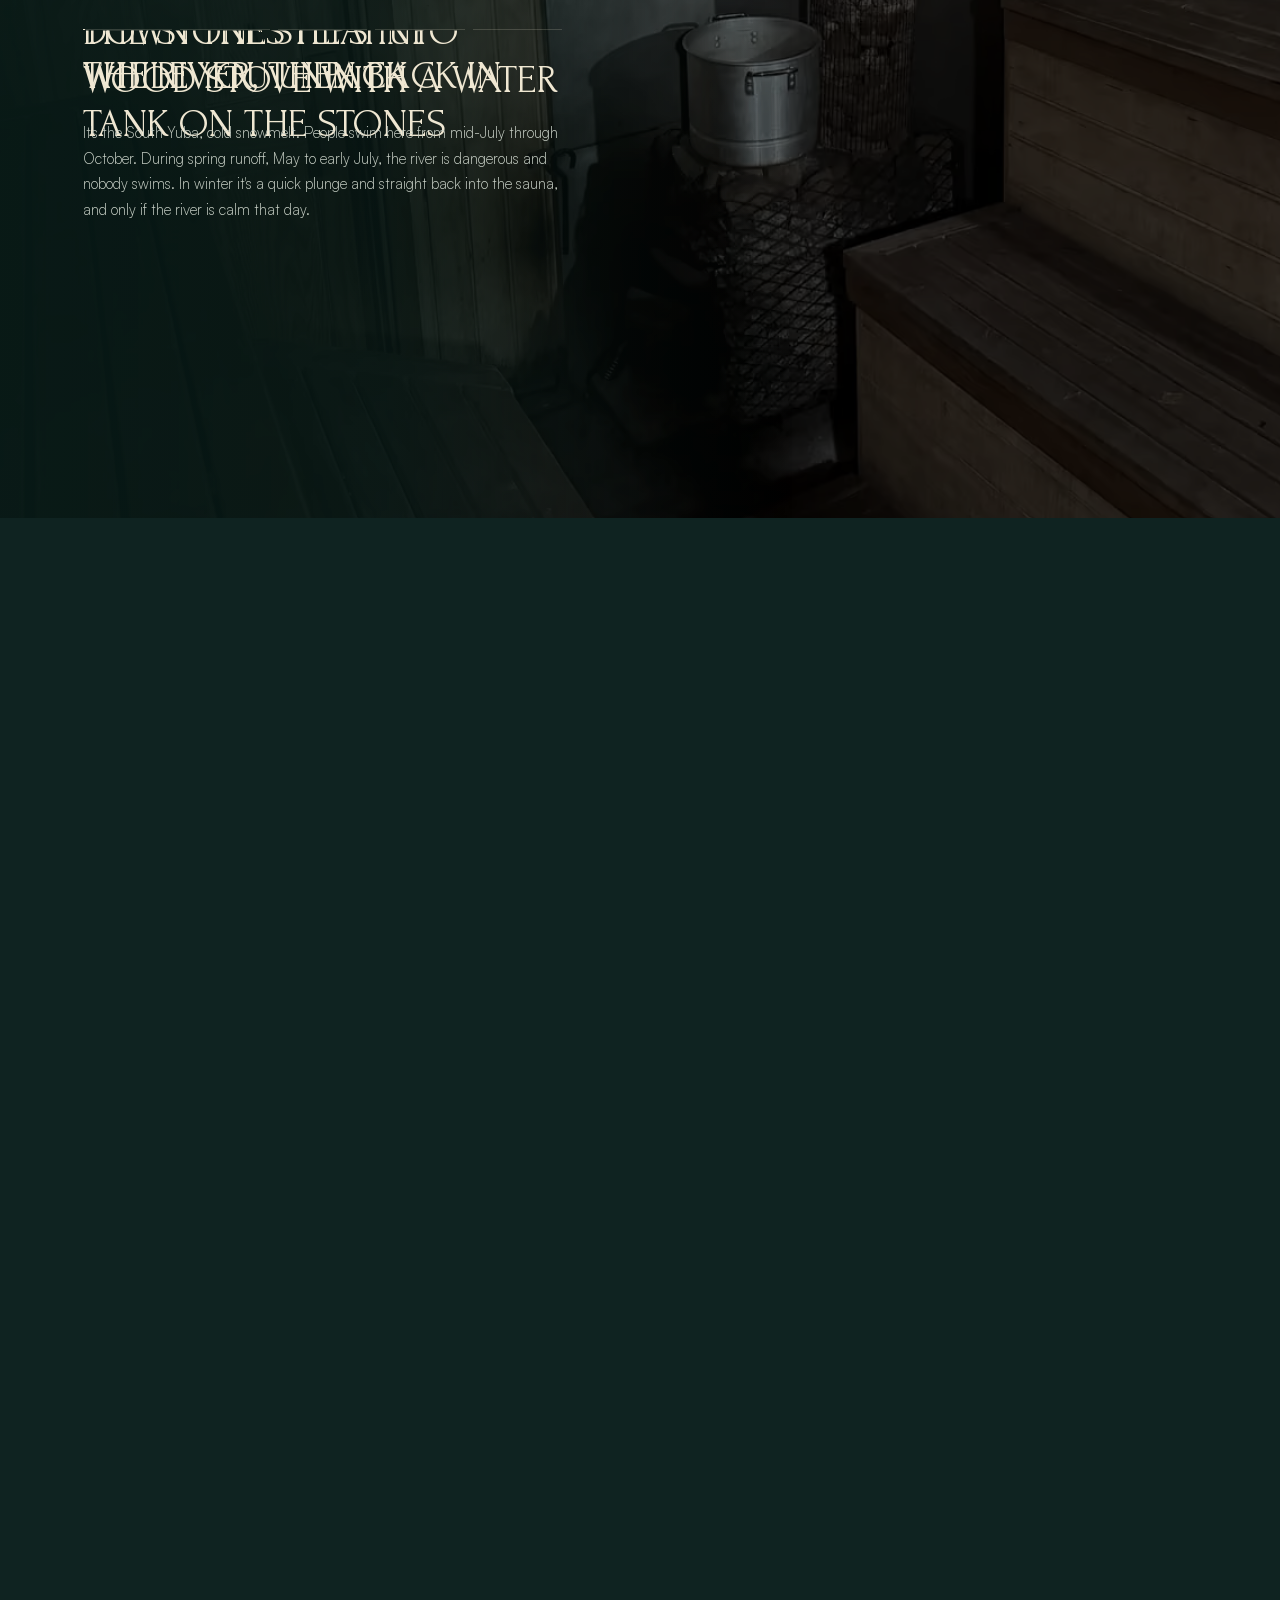
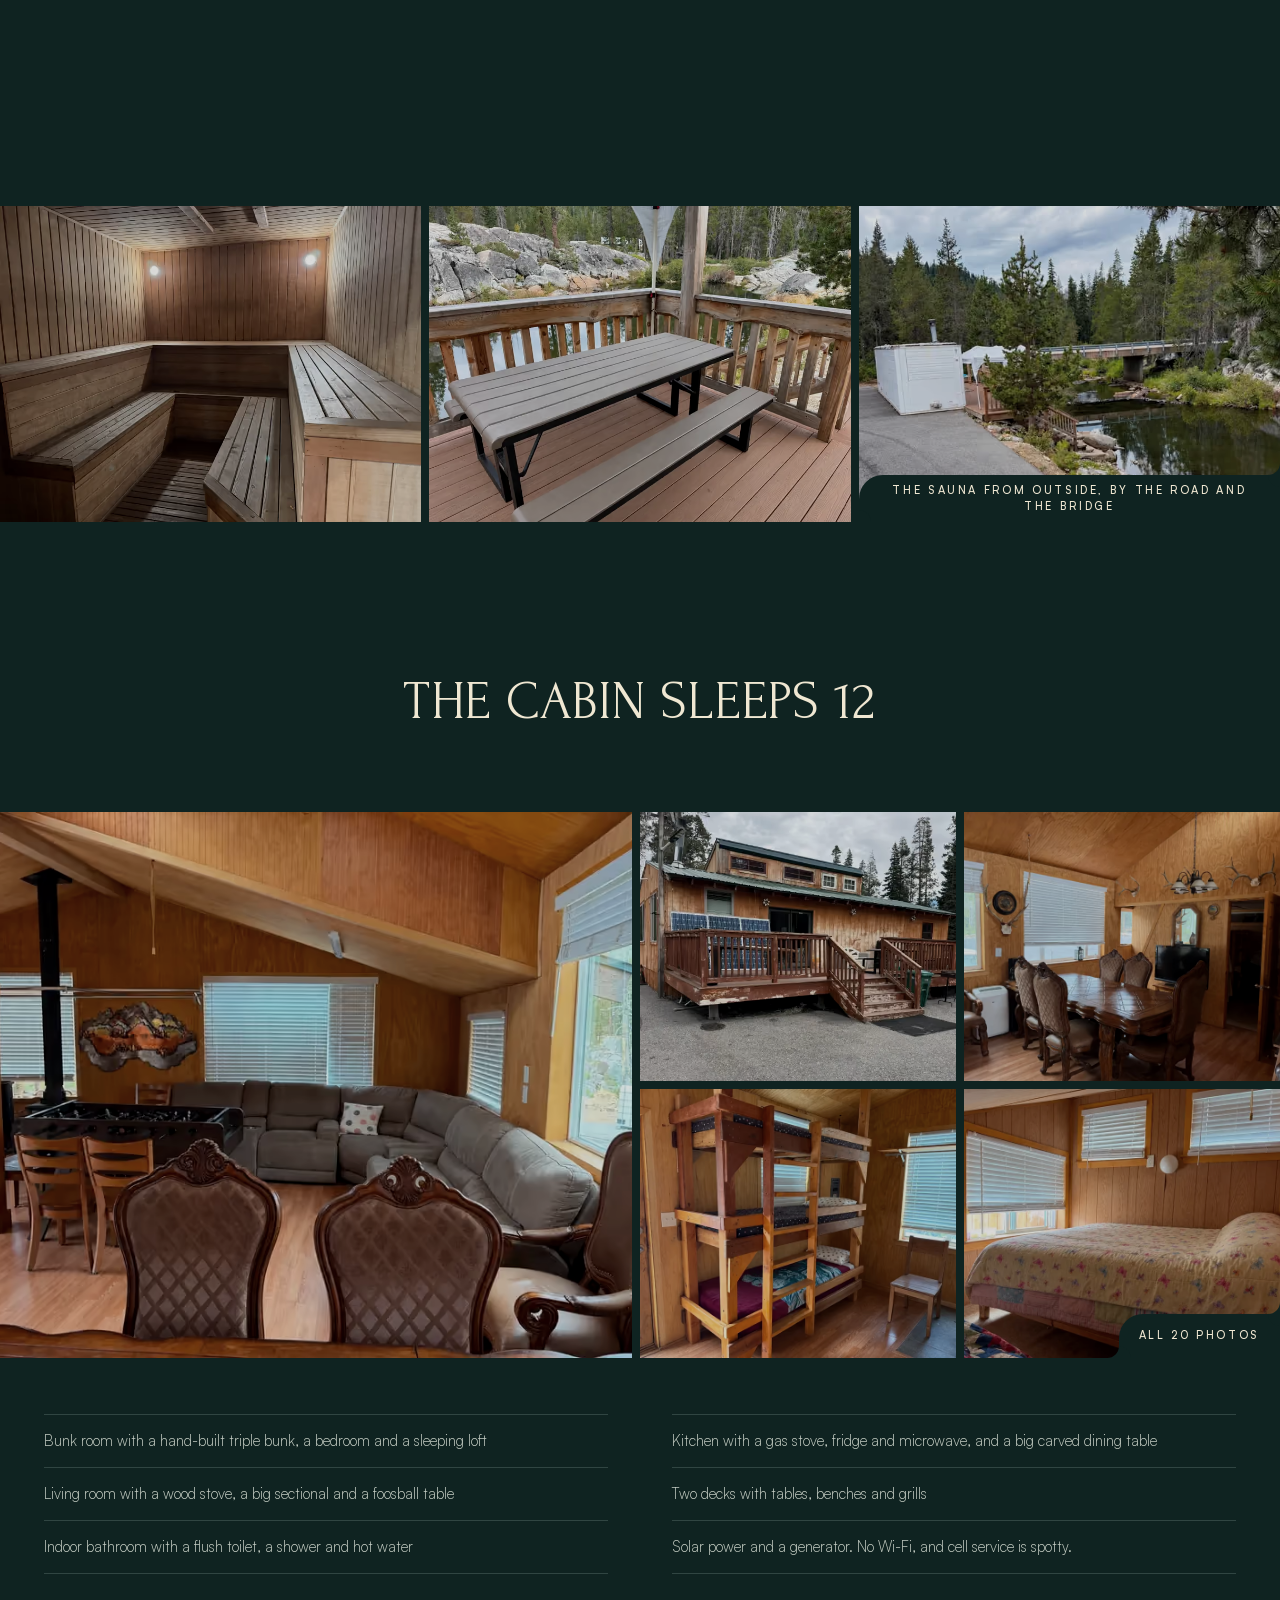
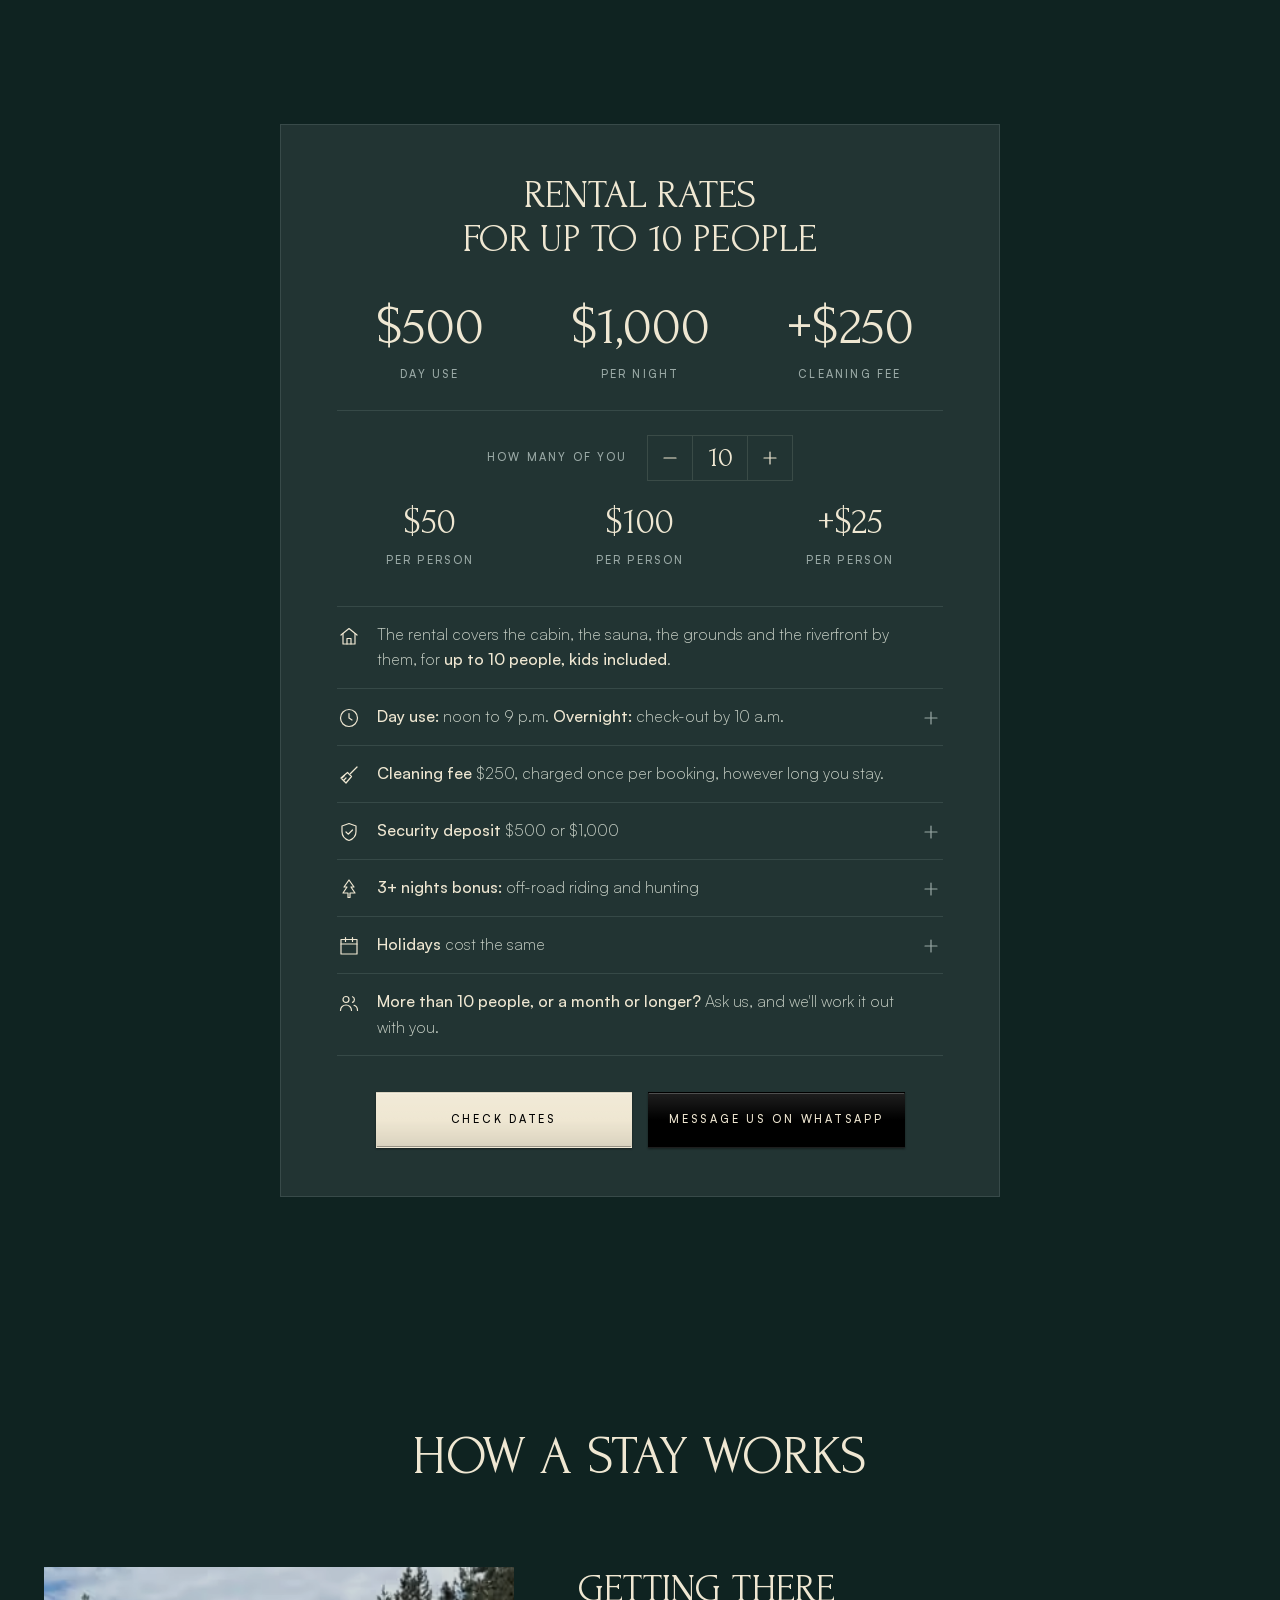
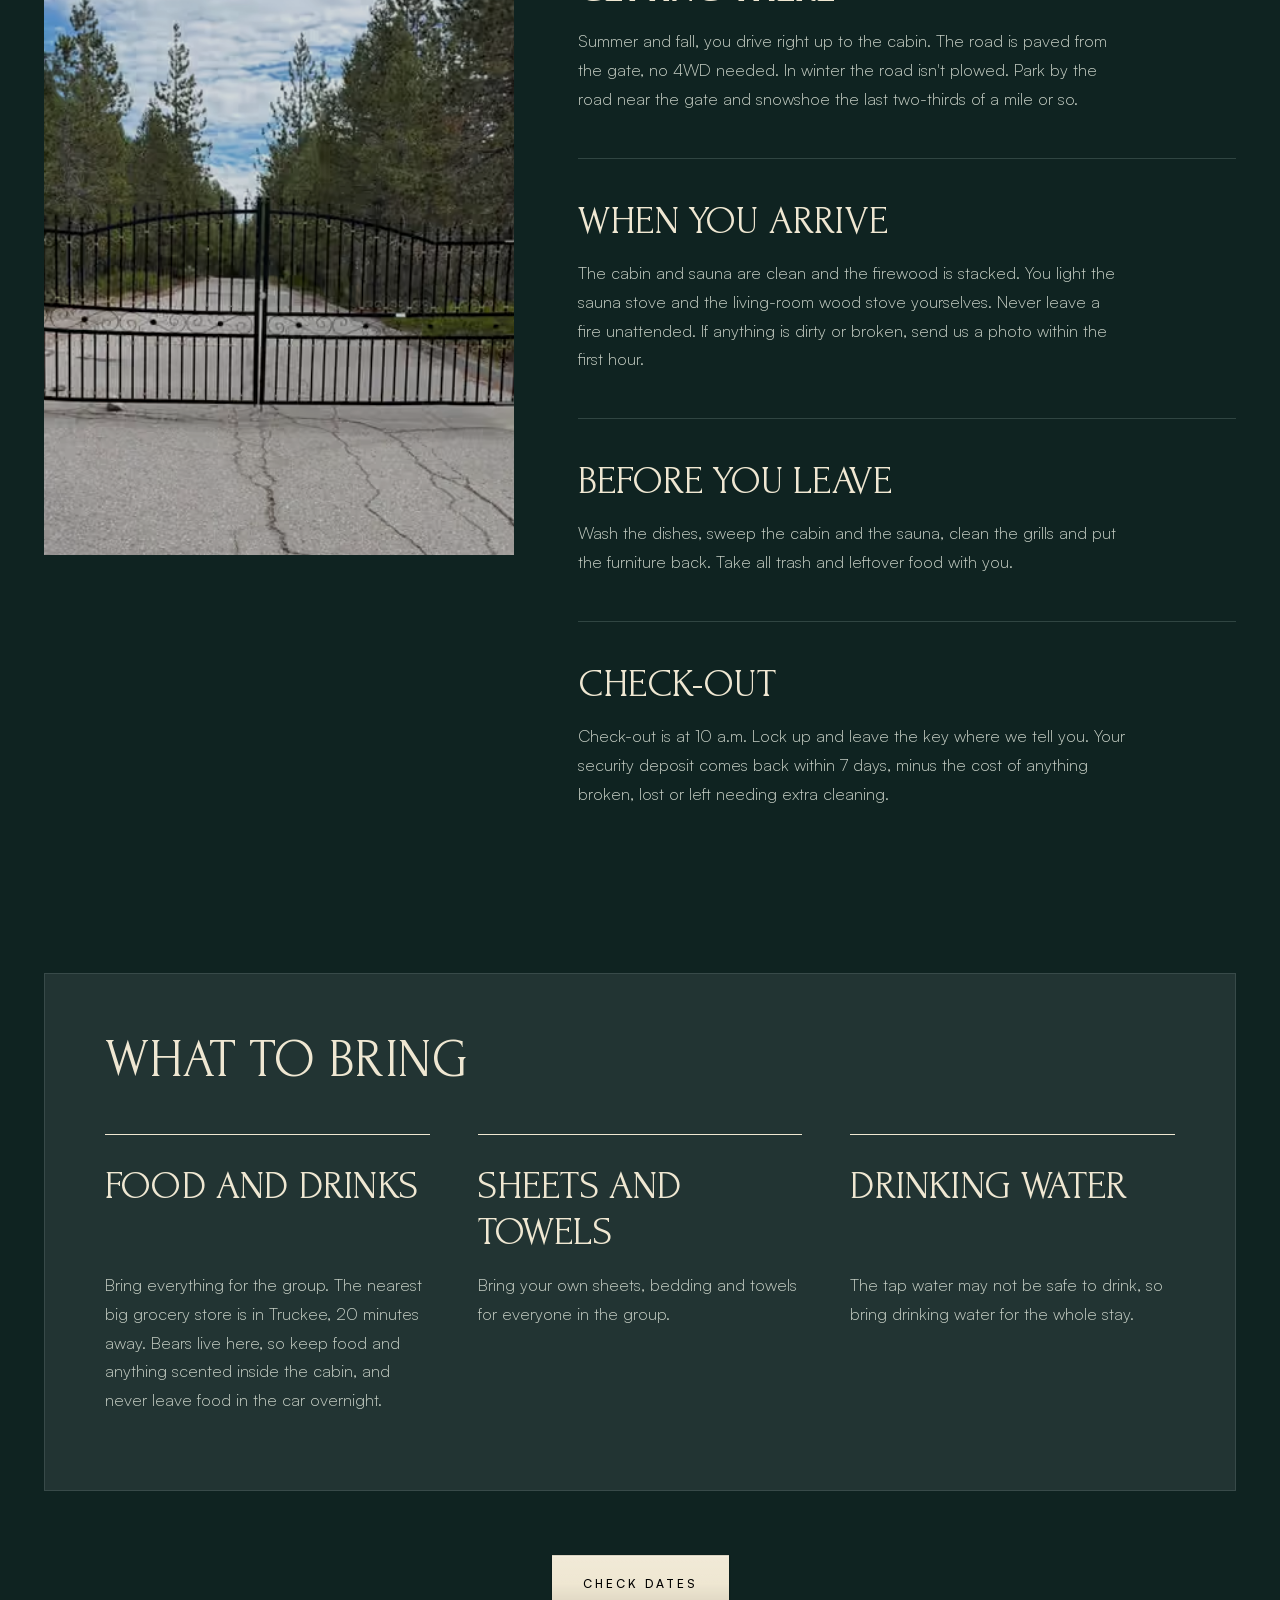
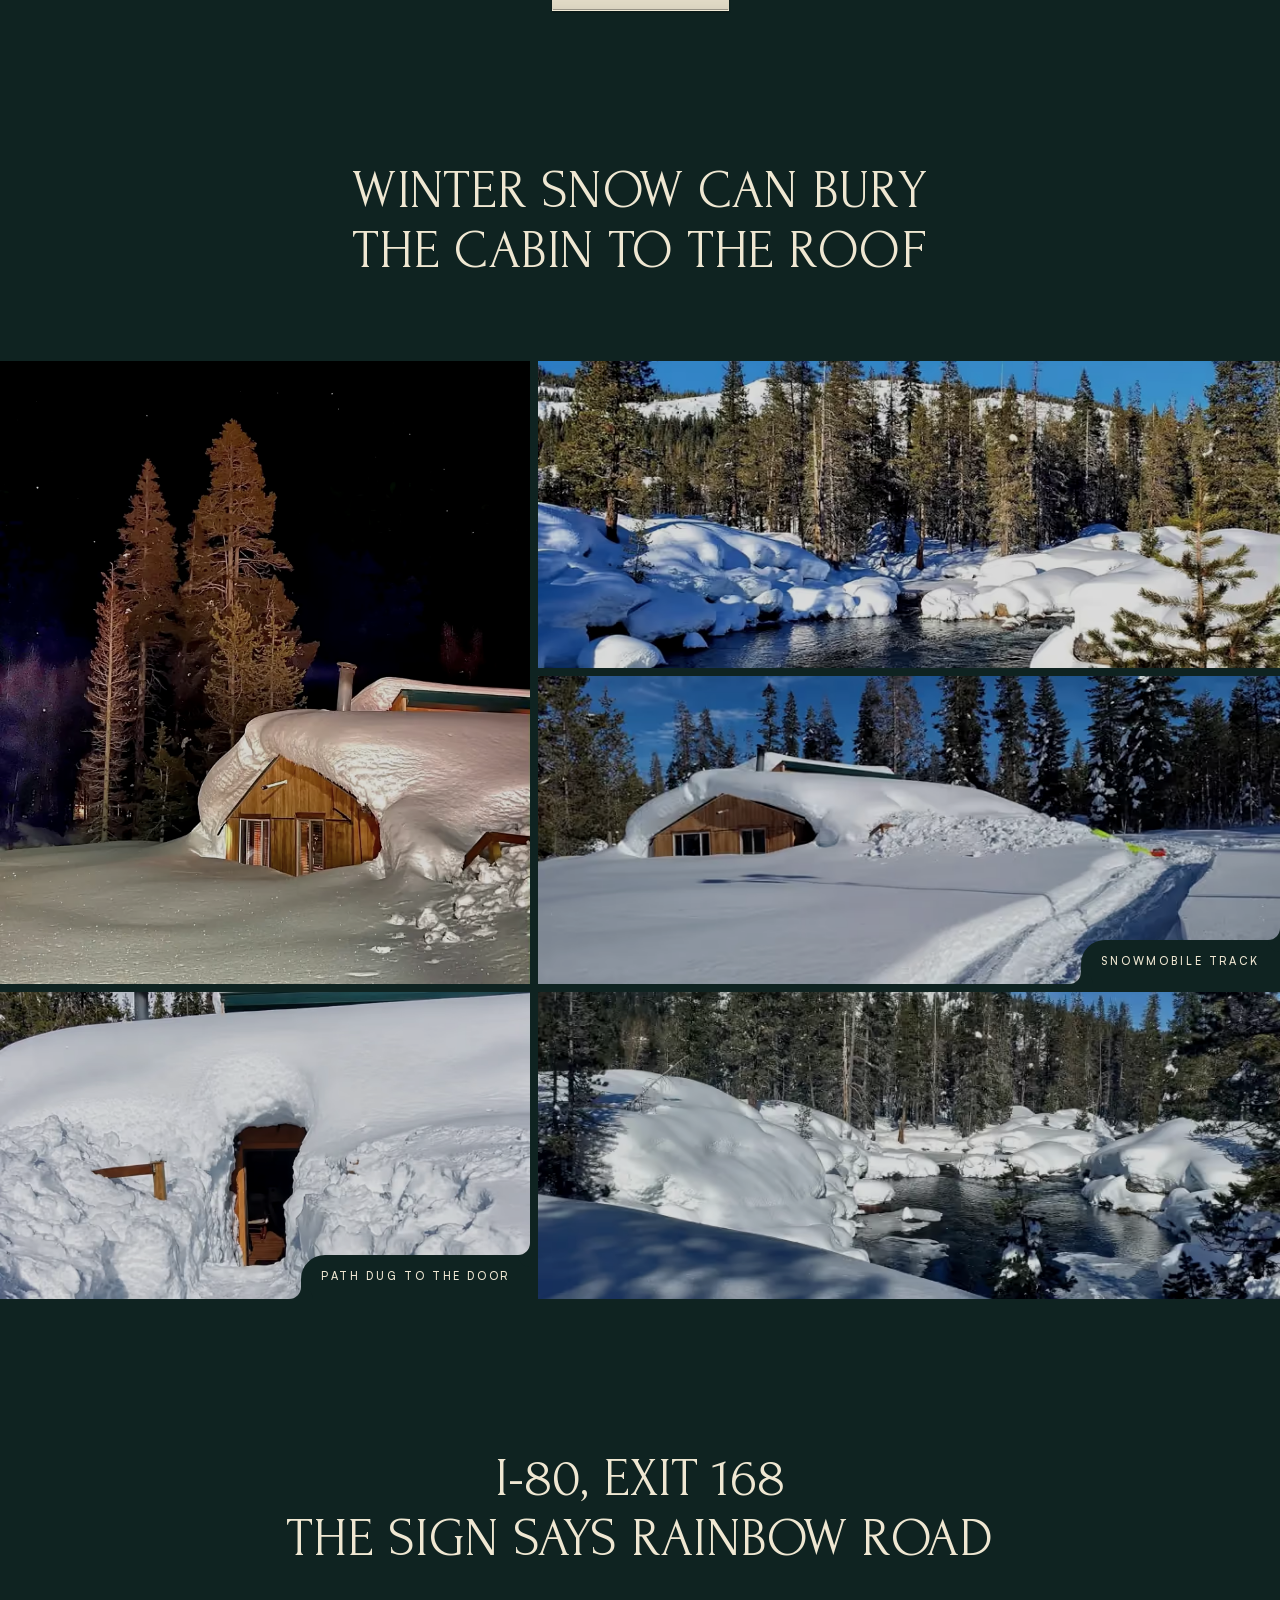
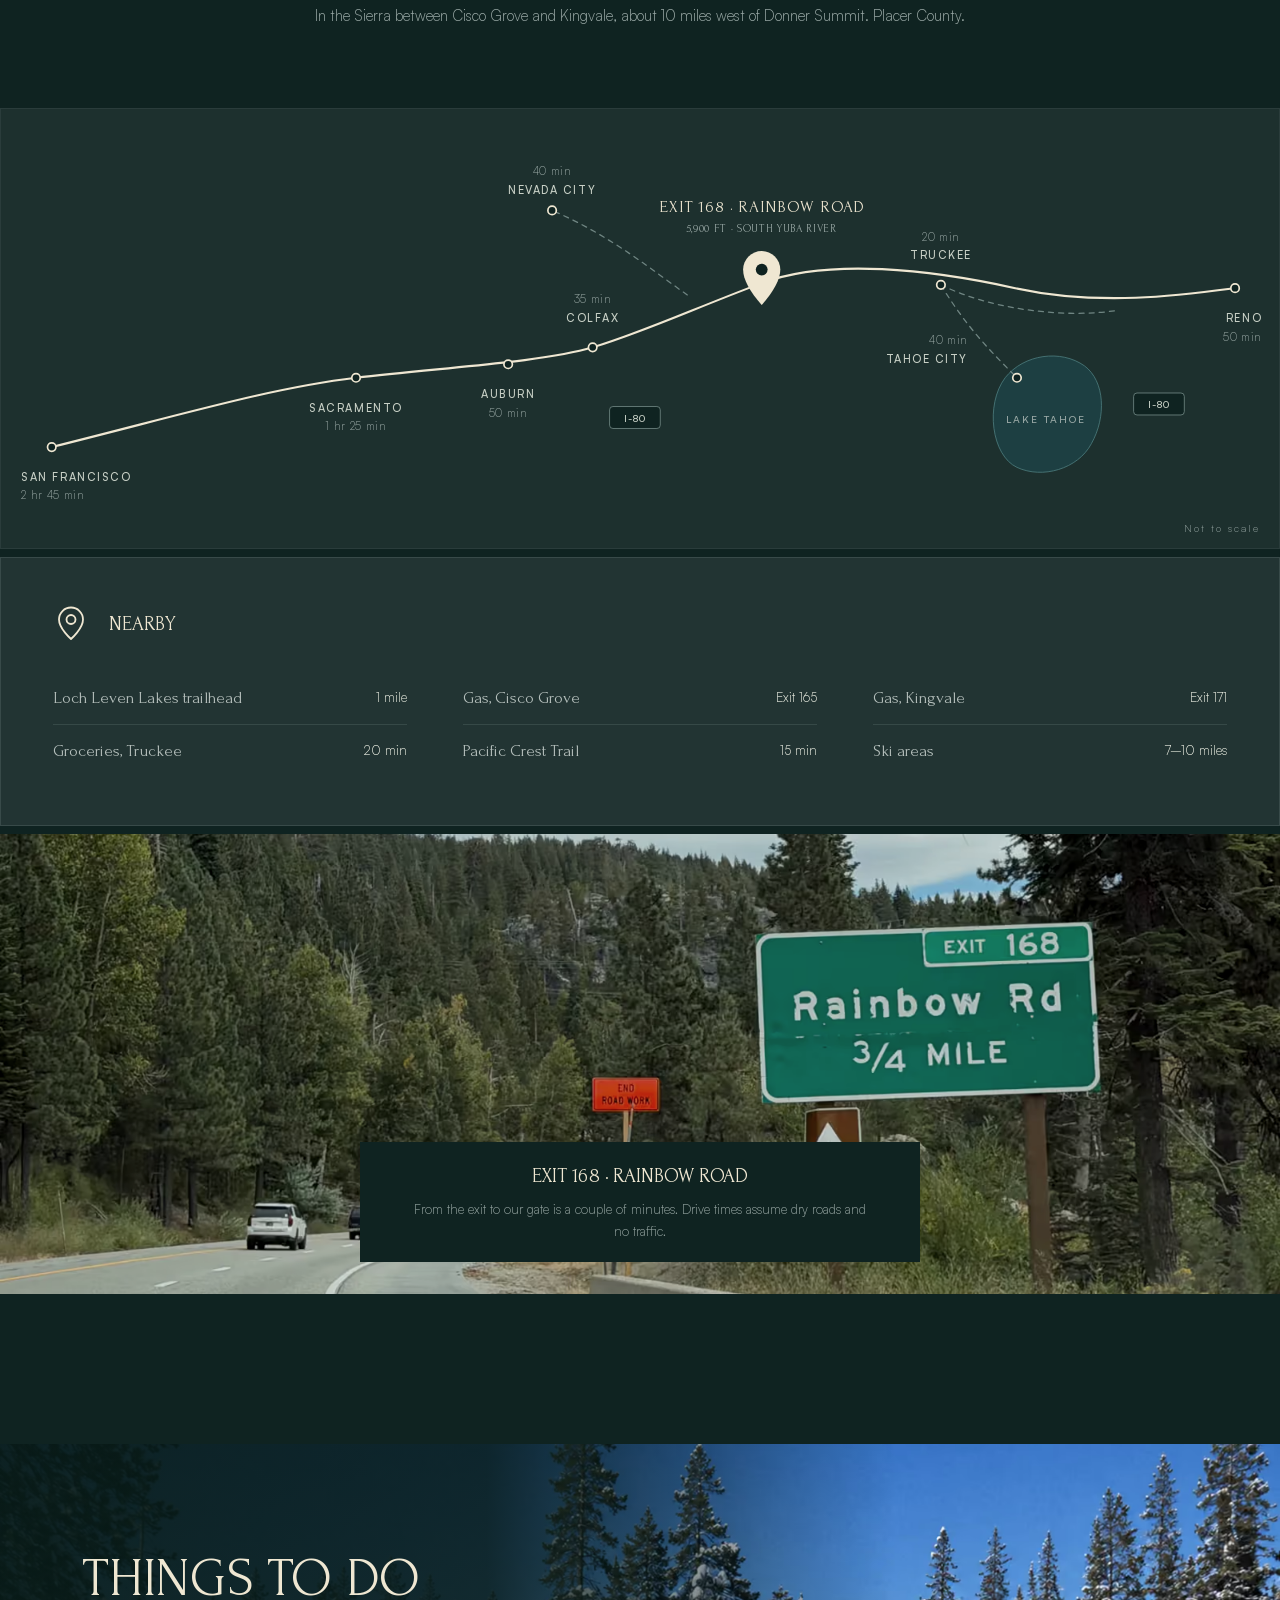
==== commit 8d69b737: "Телефон и WhatsApp для заявок: 916-907-5365 Co-Authored-By: Claude Fable 5.2 <noreply@anthropic.com>" ====
--- a/index.html
+++ b/index.html
@@ -81,7 +81,7 @@
  "alternateName": "Club Exit 168",
  "url": "https://clubexit168.com/",
  "description": "A cabin and a wood-fired sauna on the South Yuba River, on 168 acres of pine forest off I-80 at Exit 168, between Cisco Grove and Kingvale in Placer County. The cabin sleeps 12. Rental is $500 for day use or $1,000 per night for up to 10 people, plus a $250 cleaning fee once per booking. For more than 10 people, we work out the price separately.",
- "telephone": "+1-916-914-4407",
+ "telephone": "+1-916-907-5365",
  "priceRange": "$500–$1,000 + $250 cleaning",
  "checkinTime": "12:00",
  "checkoutTime": "10:00",
@@ -152,7 +152,7 @@
     <a href="#faq">FAQ</a>
   </nav>
   <div class="lang" aria-label="Language"><a href="ru/" hreflang="ru" lang="ru">RU</a><span aria-current="page">EN</span></div>
-  <a class="nav-phone" href="tel:+19169144407" aria-label="Call 916-914-4407"><svg class="icon" viewBox="0 0 24 24" aria-hidden="true"><path d="M6.5 3.5h3l1.5 4-2 1.5a12 12 0 0 0 6 6l1.5-2 4 1.5v3a2 2 0 0 1-2 2A16 16 0 0 1 4.5 5.5a2 2 0 0 1 2-2Z"/></svg><span>916-914-4407</span></a>
+  <a class="nav-phone" href="tel:+19169075365" aria-label="Call 916-907-5365"><svg class="icon" viewBox="0 0 24 24" aria-hidden="true"><path d="M6.5 3.5h3l1.5 4-2 1.5a12 12 0 0 0 6 6l1.5-2 4 1.5v3a2 2 0 0 1-2 2A16 16 0 0 1 4.5 5.5a2 2 0 0 1 2-2Z"/></svg><span>916-907-5365</span></a>
   <a class="nav-action" href="#request">Check dates</a>
   <button class="menu-toggle" aria-expanded="false" aria-controls="mobile-nav" aria-label="Open menu"><span></span><span></span></button>
   <nav id="mobile-nav" class="mobile-nav" aria-label="Mobile navigation" hidden>
@@ -164,7 +164,7 @@
     <a href="#where">Location</a>
     <a href="#faq">FAQ</a>
     <a href="#request">Check dates</a>
-    <a href="tel:+19169144407">Call 916-914-4407</a>
+    <a href="tel:+19169075365">Call 916-907-5365</a>
   </nav>
 </header>
 
@@ -317,7 +317,7 @@
     </ul>
     <div class="actions">
       <a class="button primary" href="#request">Check dates</a>
-      <a class="button black" href="https://wa.me/19169144407" target="_blank" rel="noopener">Message us on WhatsApp</a>
+      <a class="button black" href="https://wa.me/19169075365" target="_blank" rel="noopener">Message us on WhatsApp</a>
     </div>
   </div>
 </section>
@@ -534,7 +534,7 @@
     </details>
     <details>
       <summary>Can we stay a month or longer?<span aria-hidden="true">+</span></summary>
-      <p>Yes. The calendar on this page books up to 7 nights. For a month or longer, <a href="https://wa.me/19169144407" target="_blank" rel="noopener">message us on WhatsApp</a> and we&#x27;ll work out the price and terms with you.</p>
+      <p>Yes. The calendar on this page books up to 7 nights. For a month or longer, <a href="https://wa.me/19169075365" target="_blank" rel="noopener">message us on WhatsApp</a> and we&#x27;ll work out the price and terms with you.</p>
     </details>
     <details>
       <summary>Do we need 4WD or chains?<span aria-hidden="true">+</span></summary>
@@ -616,7 +616,7 @@
       <div class="book-ways">
         <button class="button primary submit" type="submit"><svg class="glyph" viewBox="0 0 24 24" aria-hidden="true"><path d="M17.472 14.382c-.297-.149-1.758-.867-2.03-.967-.273-.099-.471-.148-.67.15-.197.297-.767.966-.94 1.164-.173.199-.347.223-.644.075-.297-.15-1.255-.463-2.39-1.475-.883-.788-1.48-1.761-1.653-2.059-.173-.297-.018-.458.13-.606.134-.133.298-.347.446-.52.149-.174.198-.298.298-.497.099-.198.05-.371-.025-.52-.075-.149-.669-1.612-.916-2.207-.242-.579-.487-.5-.669-.51-.173-.008-.371-.01-.57-.01-.198 0-.52.074-.792.372-.272.297-1.04 1.016-1.04 2.479 0 1.462 1.065 2.875 1.213 3.074.149.198 2.096 3.2 5.077 4.487.709.306 1.262.489 1.694.625.712.227 1.36.195 1.871.118.571-.085 1.758-.719 2.006-1.413.248-.694.248-1.289.173-1.413-.074-.124-.272-.198-.57-.347m-5.421 7.403h-.004a9.87 9.87 0 01-5.031-1.378l-.361-.214-3.741.982.998-3.648-.235-.374a9.86 9.86 0 01-1.51-5.26c.001-5.45 4.436-9.884 9.888-9.884 2.64 0 5.122 1.03 6.988 2.898a9.825 9.825 0 012.893 6.994c-.003 5.45-4.437 9.884-9.885 9.884m8.413-18.297A11.815 11.815 0 0012.05 0C5.495 0 .16 5.335.157 11.892c0 2.096.547 4.142 1.588 5.945L.057 24l6.305-1.654a11.882 11.882 0 005.683 1.448h.005c6.554 0 11.89-5.335 11.893-11.893a11.821 11.821 0 00-3.48-8.413Z"/></svg>Book on WhatsApp</button>
         <button class="button black submit phone-only" type="submit" data-via="sms"><svg class="icon" viewBox="0 0 24 24" aria-hidden="true"><path d="M5 4h14a2 2 0 0 1 2 2v9a2 2 0 0 1-2 2h-9l-5 4v-4a2 2 0 0 1-2-2V6a2 2 0 0 1 2-2Z"/></svg>Book by text</button>
-        <a class="button black" href="tel:+19169144407"><svg class="icon" viewBox="0 0 24 24" aria-hidden="true"><path d="M6.5 3.5h3l1.5 4-2 1.5a12 12 0 0 0 6 6l1.5-2 4 1.5v3a2 2 0 0 1-2 2A16 16 0 0 1 4.5 5.5a2 2 0 0 1 2-2Z"/></svg><span>Book by phone <span class="nowrap">916-914-4407</span></span></a>
+        <a class="button black" href="tel:+19169075365"><svg class="icon" viewBox="0 0 24 24" aria-hidden="true"><path d="M6.5 3.5h3l1.5 4-2 1.5a12 12 0 0 0 6 6l1.5-2 4 1.5v3a2 2 0 0 1-2 2A16 16 0 0 1 4.5 5.5a2 2 0 0 1 2-2Z"/></svg><span>Book by phone <span class="nowrap">916-907-5365</span></span></a>
       </div>
       <p class="note">Nothing is charged on this site.</p>
       <div id="request-result" hidden tabindex="-1" aria-live="polite">
@@ -624,9 +624,9 @@
         <p id="result-text"></p>
         <div class="ways">
           <div class="actions">
-            <a class="button primary" id="wa-link" href="https://wa.me/19169144407" target="_blank" rel="noopener">Open WhatsApp</a>
-            <a class="button black phone-only" id="sms-link" href="sms:+19169144407">Text us</a>
-            <a class="button black phone-only" href="tel:+19169144407">Call us</a>
+            <a class="button primary" id="wa-link" href="https://wa.me/19169075365" target="_blank" rel="noopener">Open WhatsApp</a>
+            <a class="button black phone-only" id="sms-link" href="sms:+19169075365">Text us</a>
+            <a class="button black phone-only" href="tel:+19169075365">Call us</a>
             <button class="button black desk-only" id="qr-button" type="button" aria-expanded="false" aria-controls="qr-panel">Show QR code</button>
             <button class="button black desk-only" id="request-copy" type="button">Copy request</button>
           </div>
@@ -634,7 +634,7 @@
             <p>Point your phone&#x27;s camera at the code. WhatsApp opens with your request written out.</p>
             <div class="wa-qr" id="wa-qr"></div>
           </div>
-          <p class="desk-only">No WhatsApp? Call or text <span class="nowrap">916-914-4407</span> and paste the request you copied.</p>
+          <p class="desk-only">No WhatsApp? Call or text <span class="nowrap">916-907-5365</span> and paste the request you copied.</p>
         </div>
       </div>
     </form>
@@ -642,7 +642,7 @@
       <div class="contact-info booking-steps">
         <h3>How booking works</h3>
         <dl>
-          <div><dt>Now</dt><dd>Pick your dates and group size, then tap Book on WhatsApp. WhatsApp opens with your request already written. Hit Send. You can also book by text or call 916-914-4407.</dd></div>
+          <div><dt>Now</dt><dd>Pick your dates and group size, then tap Book on WhatsApp. WhatsApp opens with your request already written. Hit Send. You can also book by text or call 916-907-5365.</dd></div>
           <div><dt>Within 24 hours</dt><dd>We hold your dates for 24 hours and confirm them in the same chat. Then send the security deposit by Zelle to <span class="pay-to">equipmentleasellc@<wbr>gmail.com</span> (Equipment&nbsp;Lease&nbsp;LLC): $500 for day use or $1,000 for an overnight stay. The person booking signs our rental agreement online, and nobody else has to sign. If the deposit doesn&#x27;t arrive within 24 hours, we release the dates.</dd></div>
           <div><dt>3 days before check-in</dt><dd>Pay the rental and the $250 cleaning fee by Zelle, to the same email. The security deposit is separate and comes back after your stay.</dd></div>
           <div><dt>After your stay</dt><dd>We return your security deposit within 7 days of check-out, minus the cost of anything broken, lost or left needing extra cleaning, with photos or receipts.</dd></div>
@@ -652,10 +652,10 @@
       </div>
       <div class="contact-info">
         <h3>Call or message us</h3>
-        <p>Call, text or WhatsApp us at <a class="nowrap" href="tel:+19169144407">916-914-4407</a> about dates or anything else.</p>
+        <p>Call, text or WhatsApp us at <a class="nowrap" href="tel:+19169075365">916-907-5365</a> about dates or anything else.</p>
         <div class="actions">
-          <a class="button black" href="tel:+19169144407">Call us</a>
-          <a class="button black" href="https://wa.me/19169144407" target="_blank" rel="noopener">Message us on WhatsApp</a>
+          <a class="button black" href="tel:+19169075365">Call us</a>
+          <a class="button black" href="https://wa.me/19169075365" target="_blank" rel="noopener">Message us on WhatsApp</a>
         </div>
       </div>
     </div>
@@ -668,7 +668,7 @@
   <div class="footer-main">
     <a class="wordmark" href="#top">EXIT 168</a>
     <p>Exit&nbsp;168 · Rainbow Road · Placer County, California</p>
-    <p><a href="tel:+19169144407">916-914-4407</a> <a href="https://wa.me/19169144407" target="_blank" rel="noopener">WhatsApp</a> <a href="https://www.facebook.com/clubexit168">Facebook</a></p>
+    <p><a href="tel:+19169075365">916-907-5365</a> <a href="https://wa.me/19169075365" target="_blank" rel="noopener">WhatsApp</a> <a href="https://www.facebook.com/clubexit168">Facebook</a></p>
   </div>
   <div class="copyright">© 2026&nbsp;Exit&nbsp;168 · Illustrated from our own photos:  <span class="wide-only">the opening image, </span>the aerial views in summer and winter, the sauna stove, and the pictures for each thing to do, from rentals to camping. Every other photo was taken here at Exit 168. Google Analytics and Yandex Metrica count visits to this site, and Google and Meta show our ads to people who have been here. <a class="nowrap" href="privacy/">Privacy policy</a></div>
 </footer>
